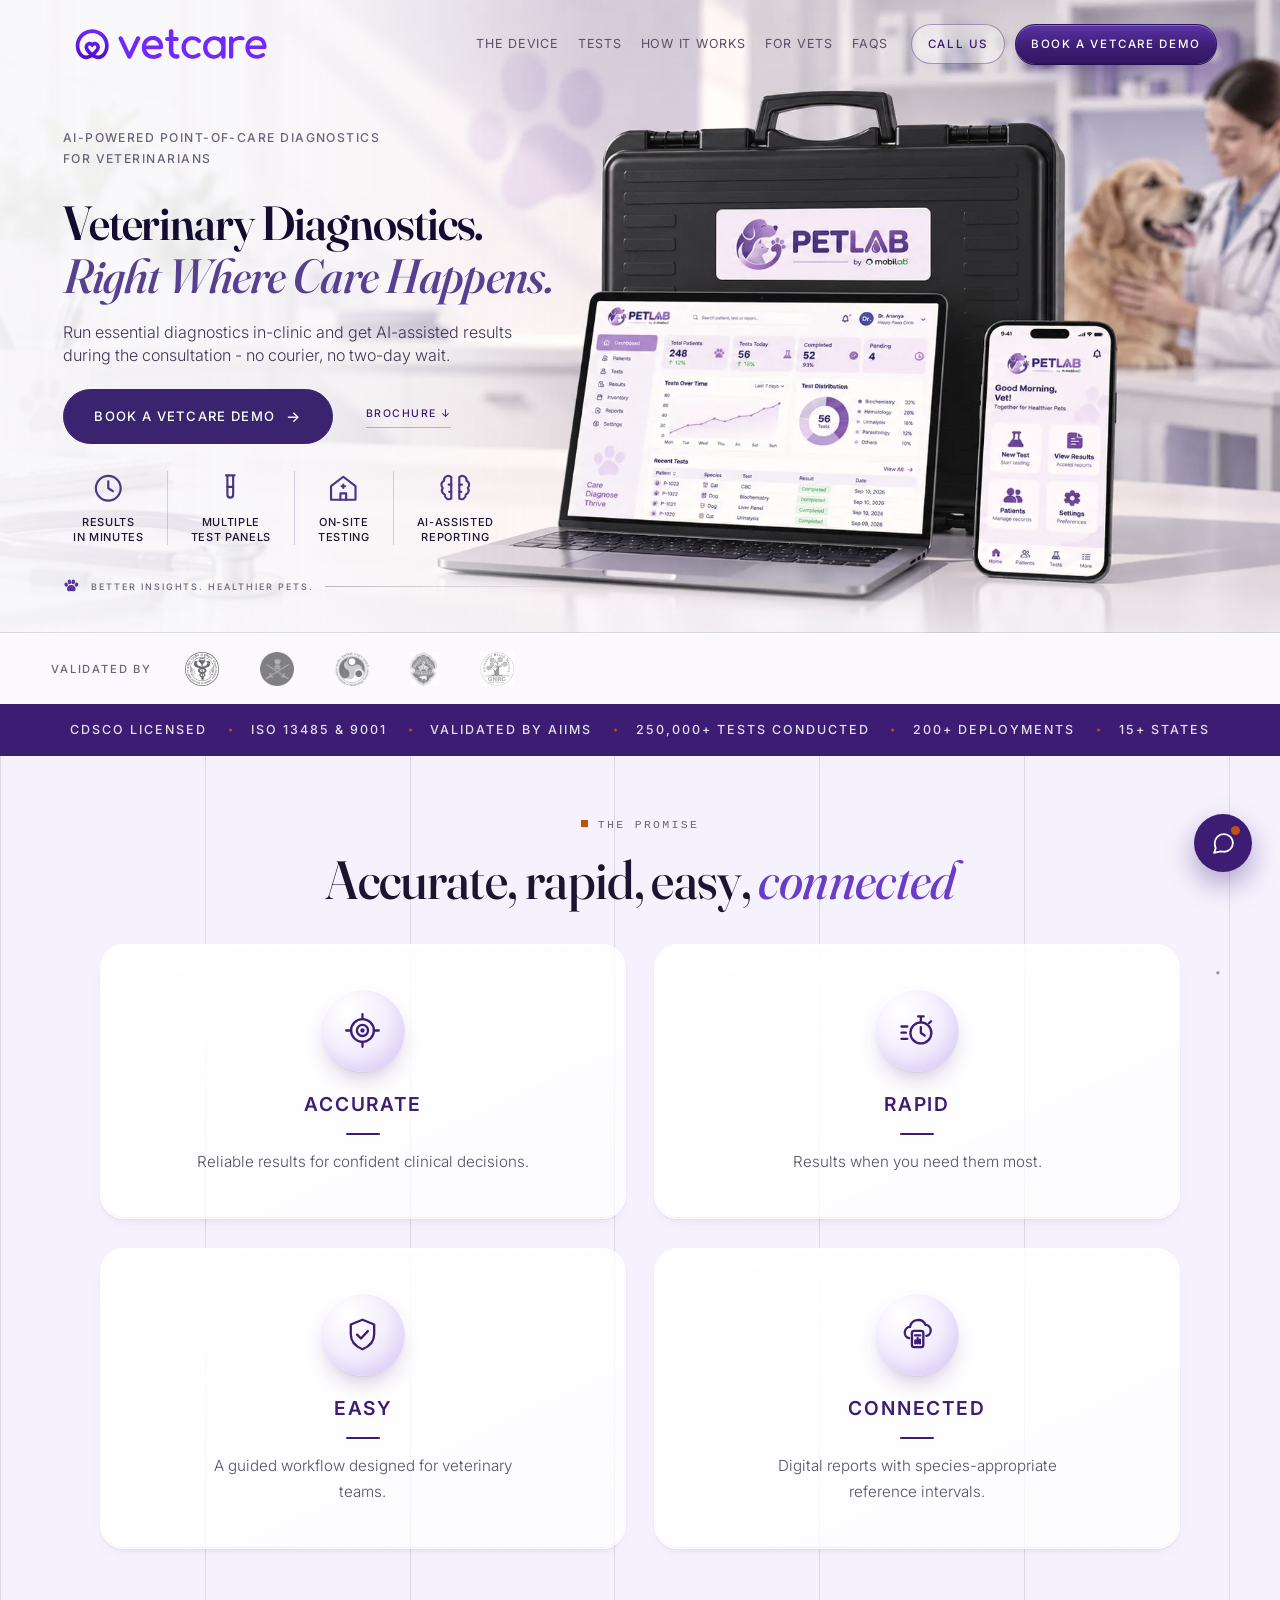
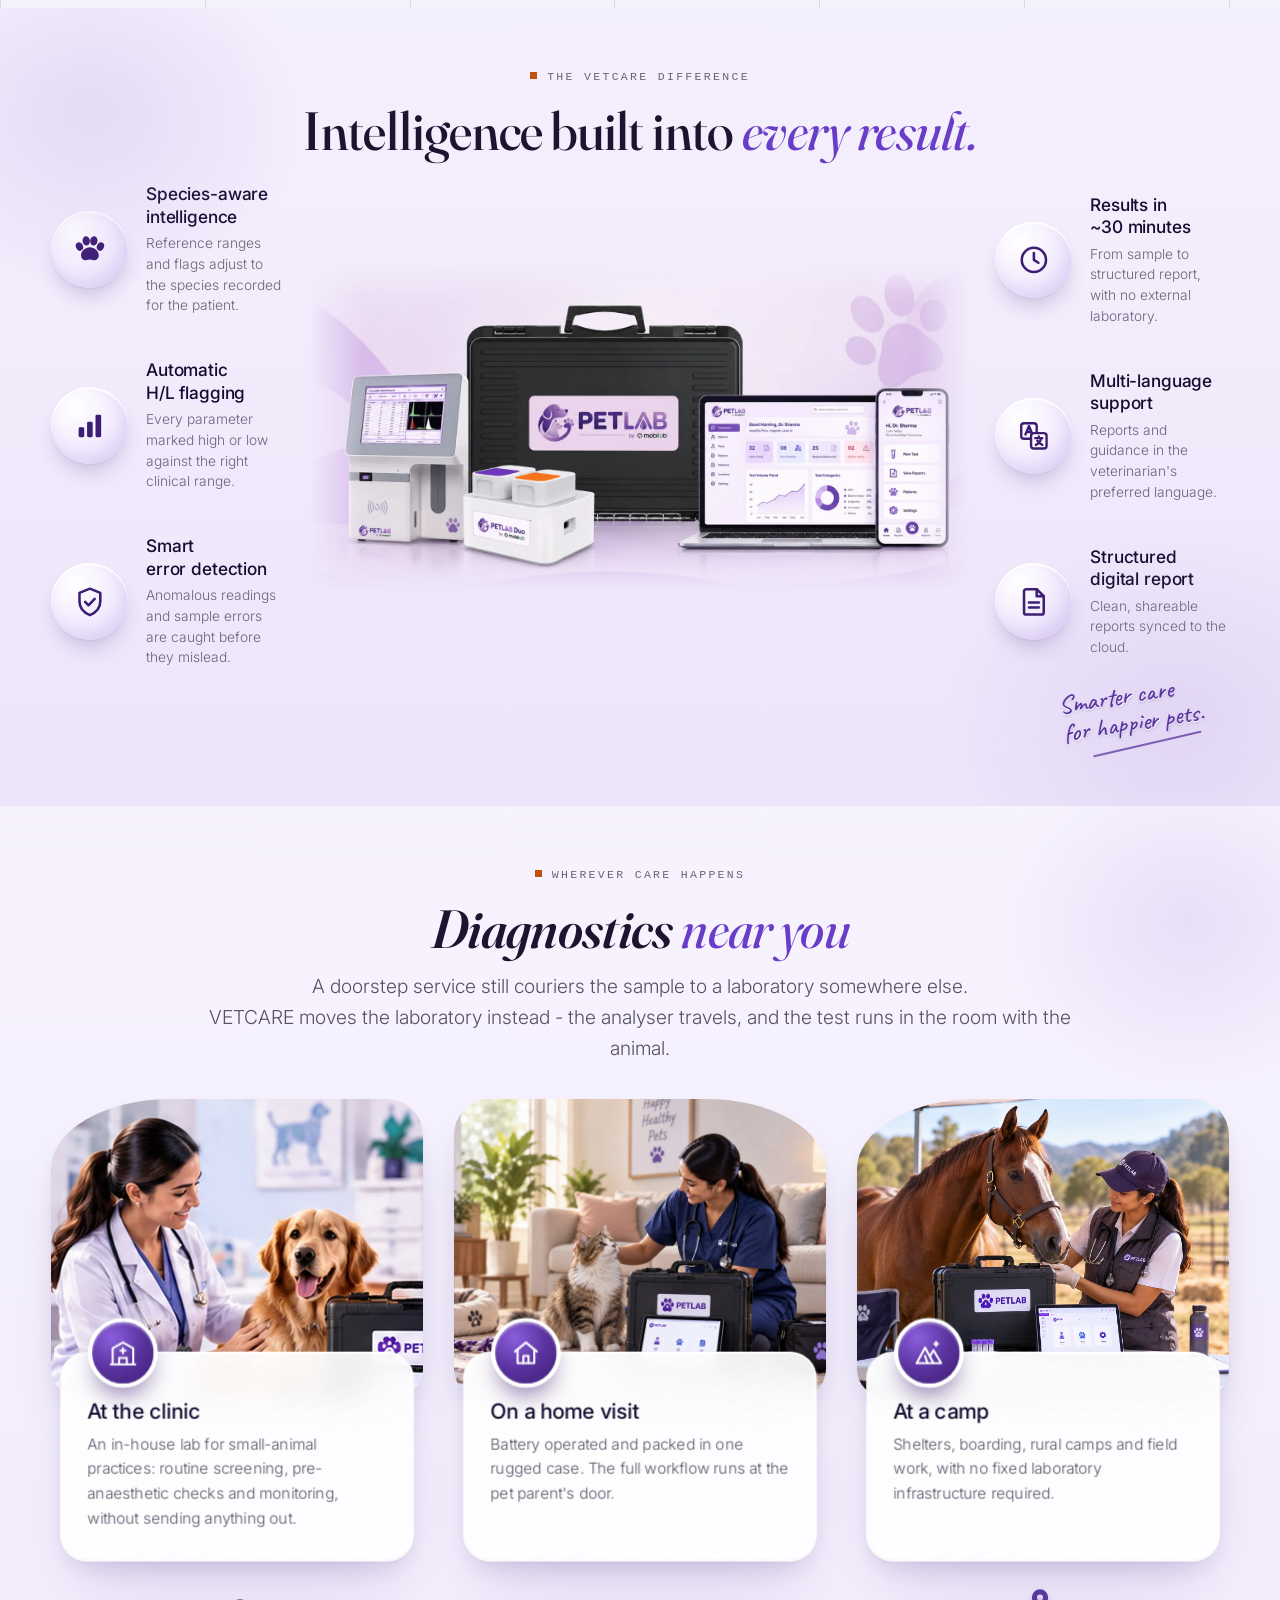
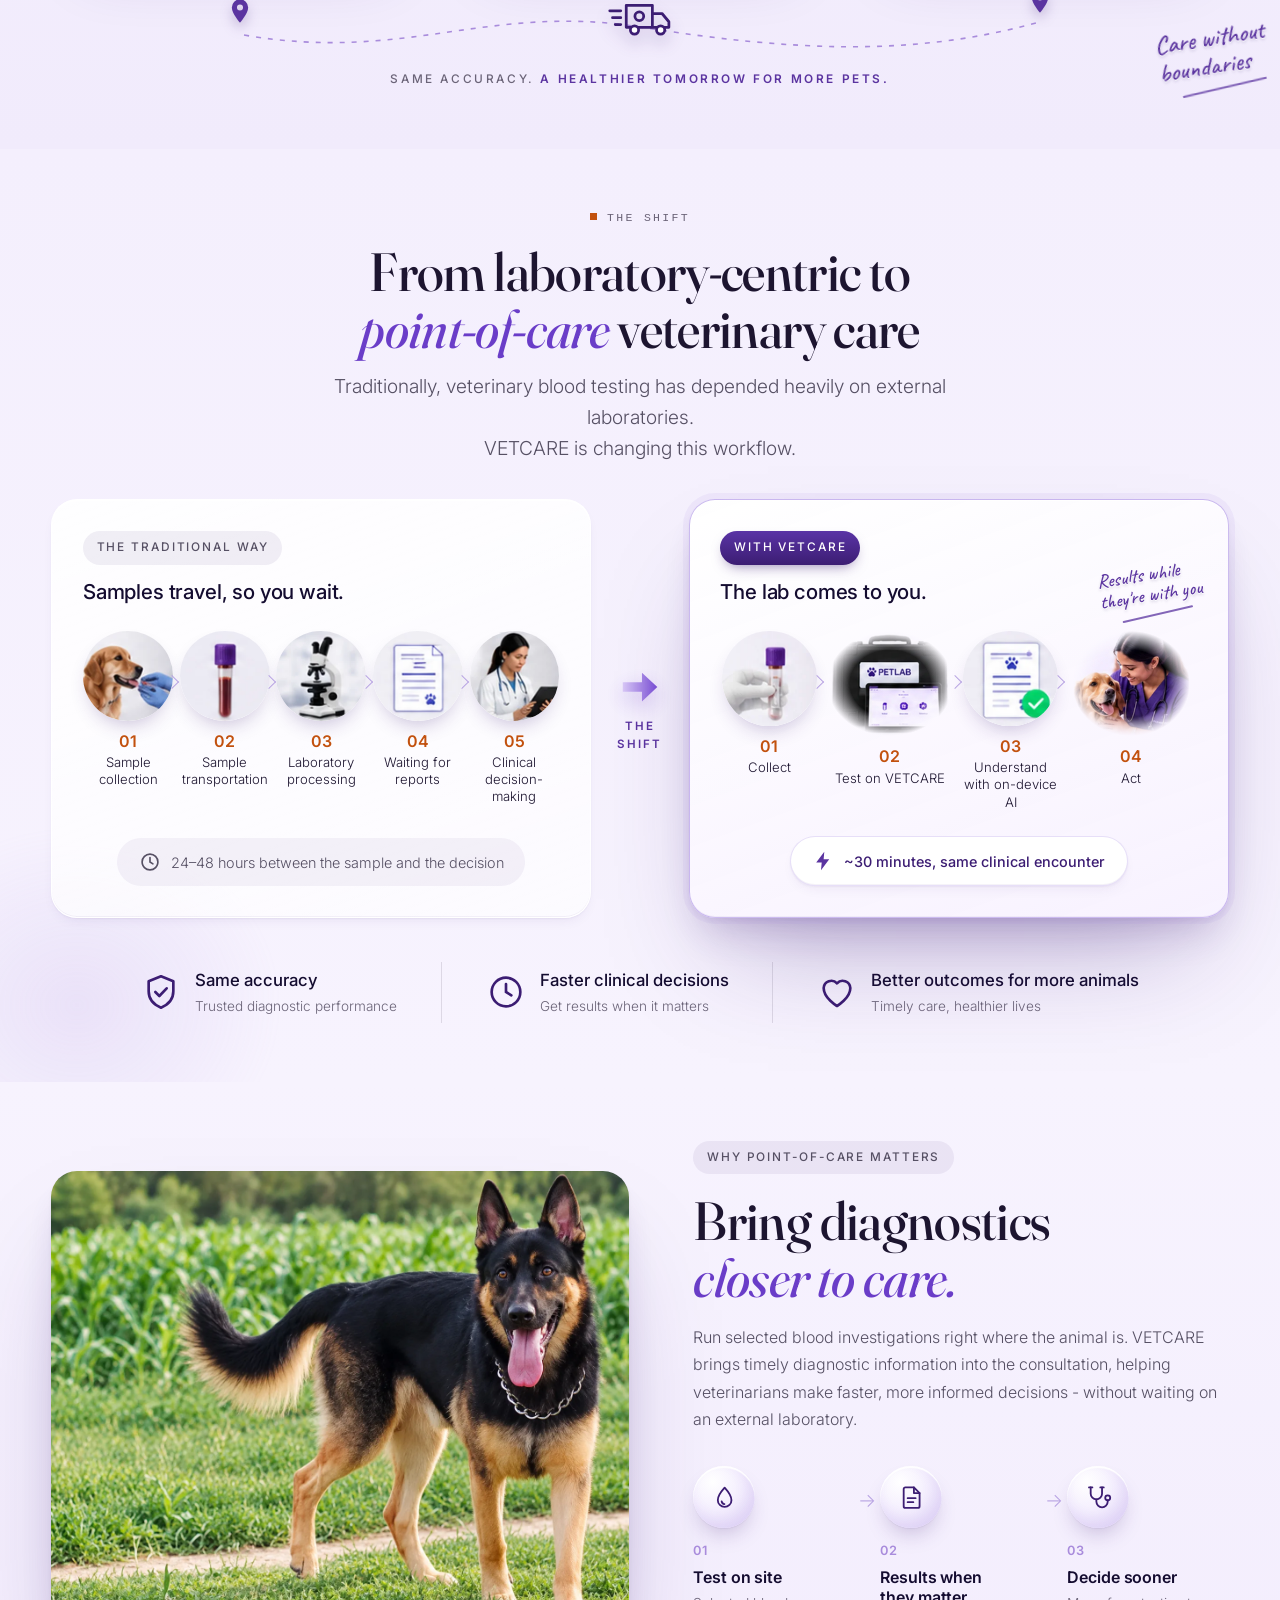
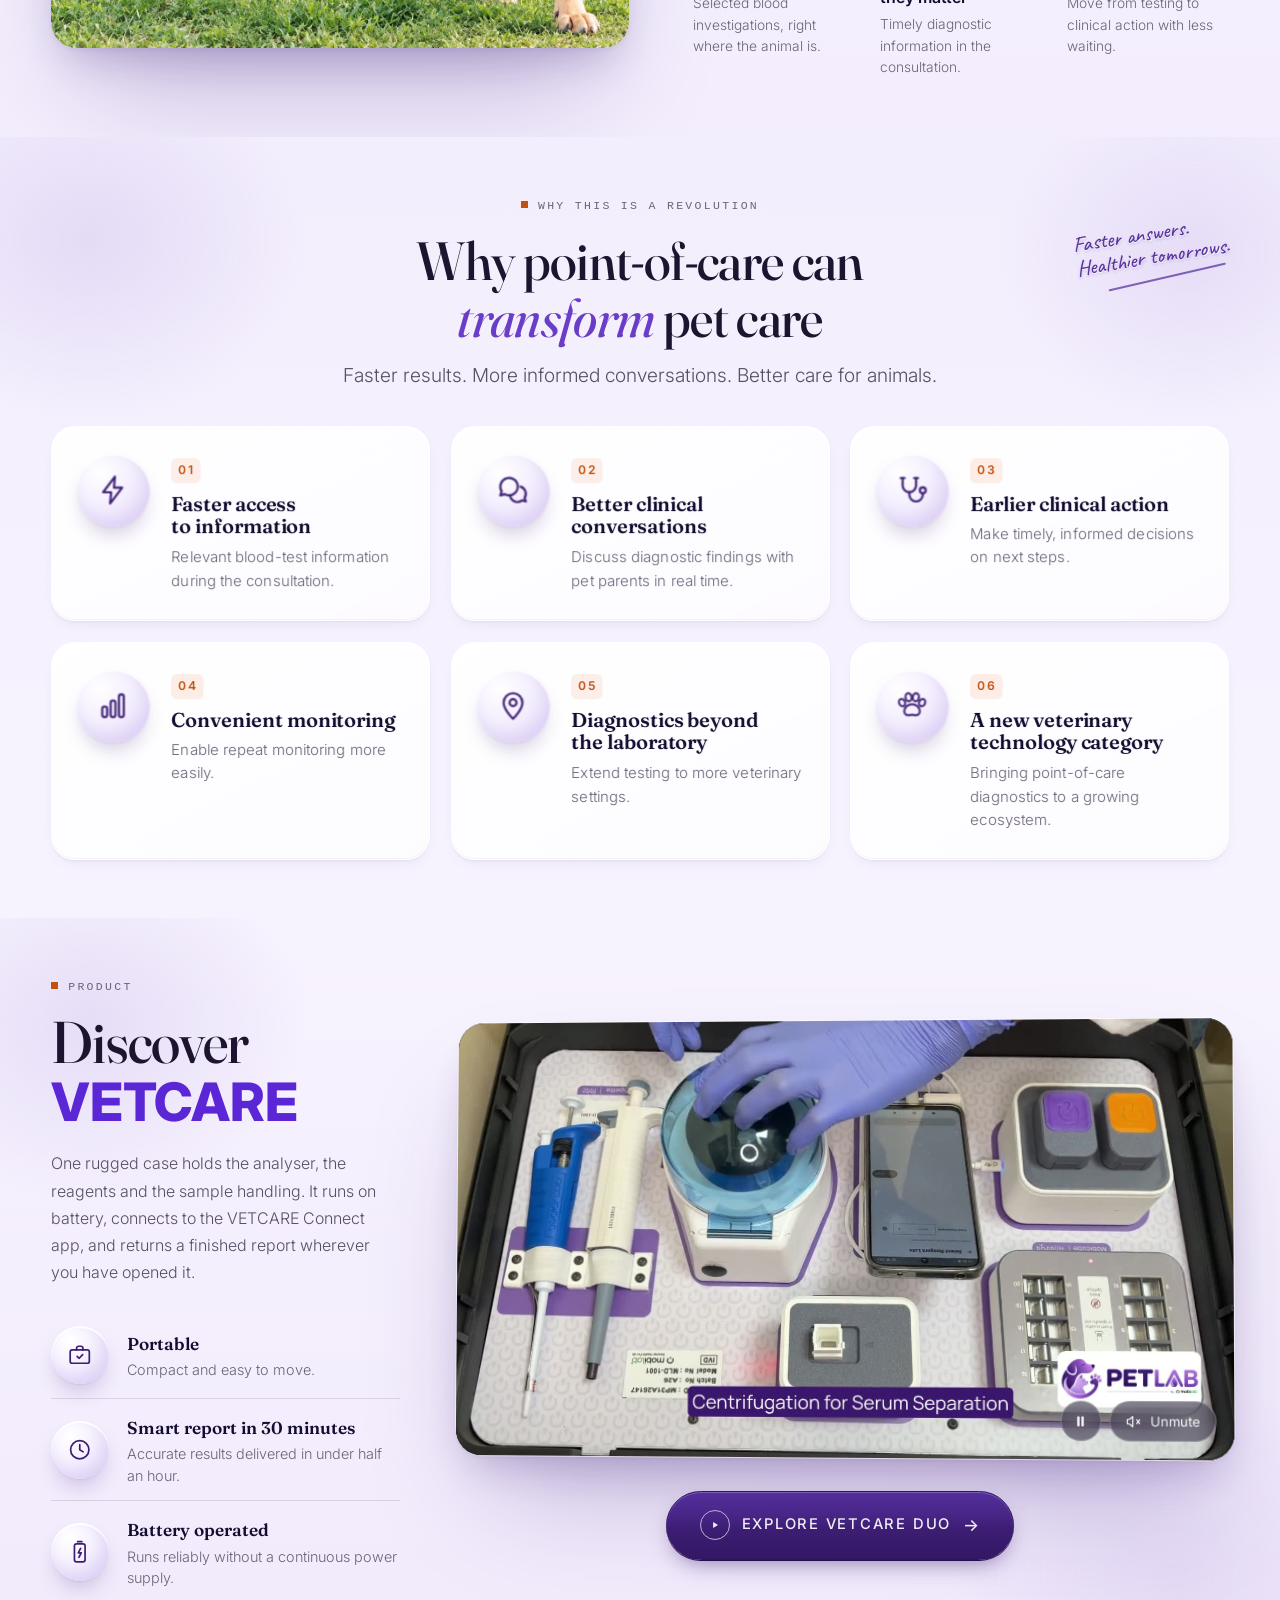
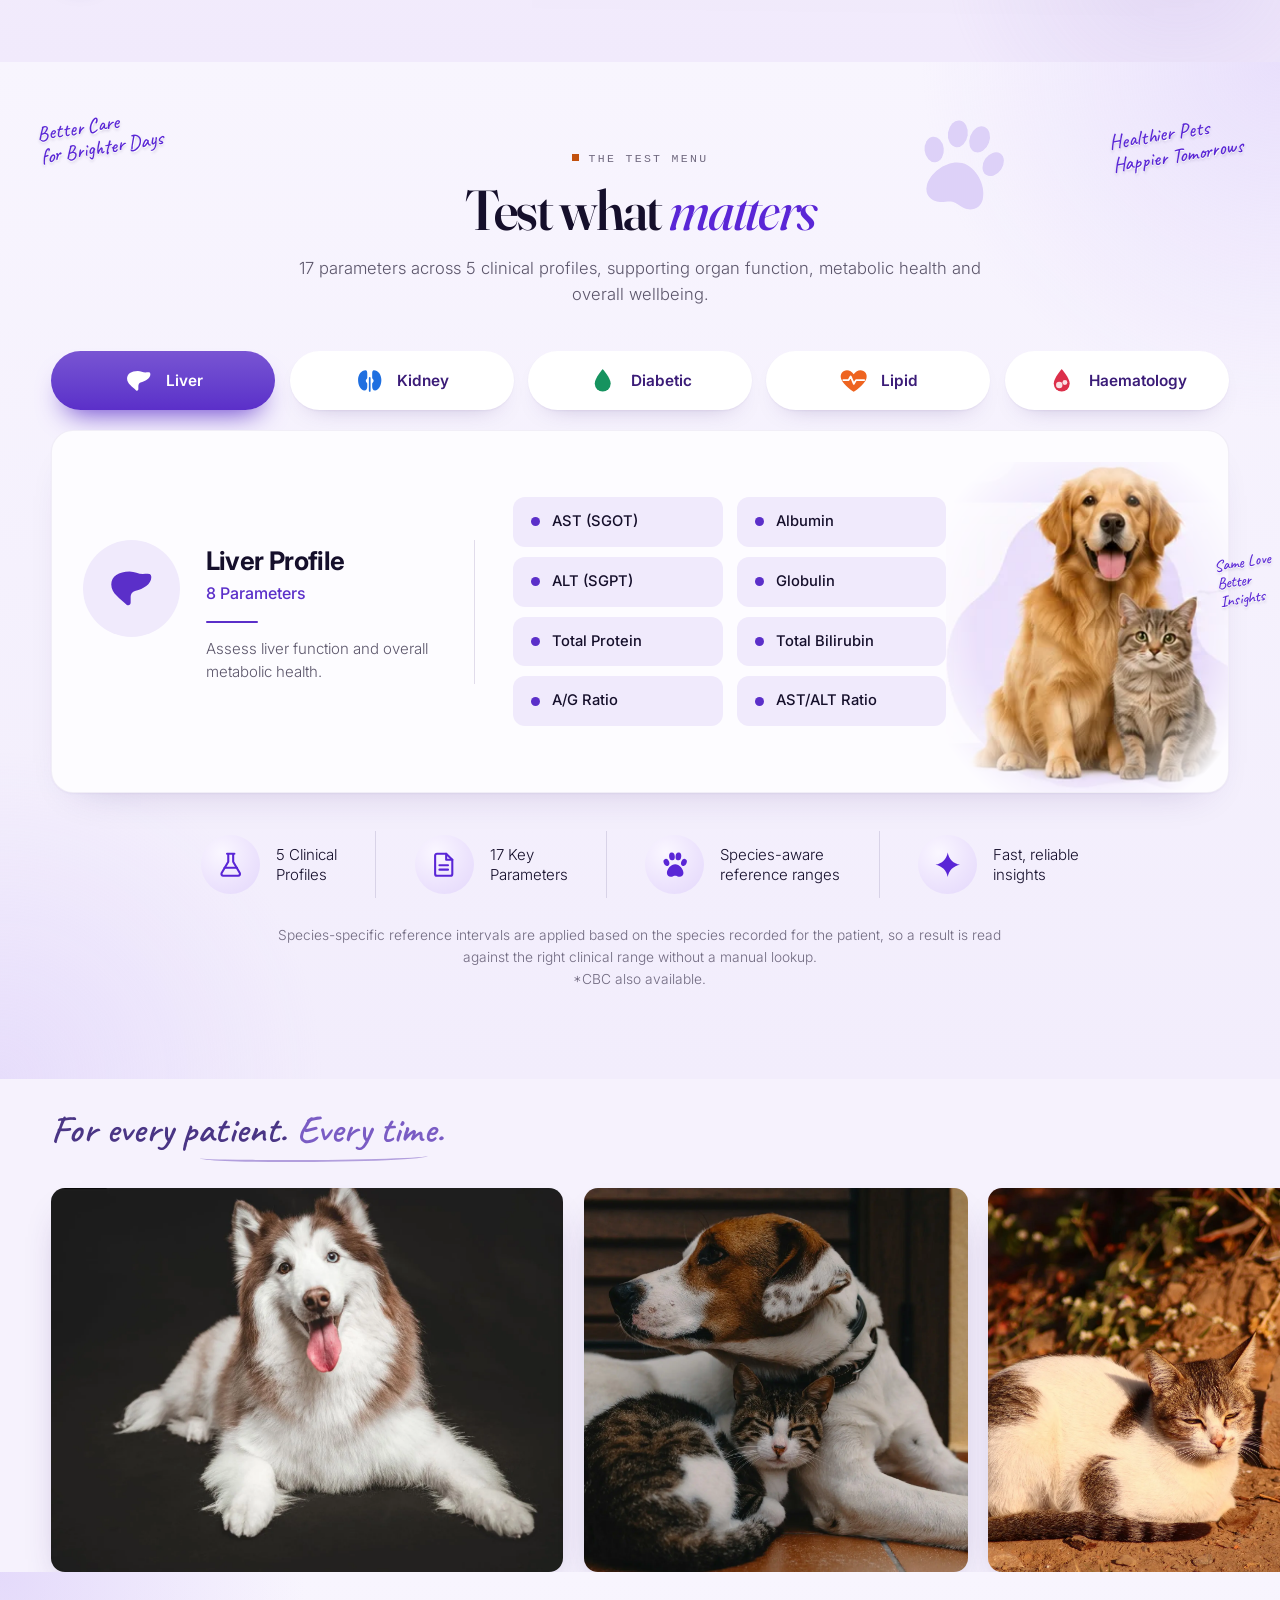
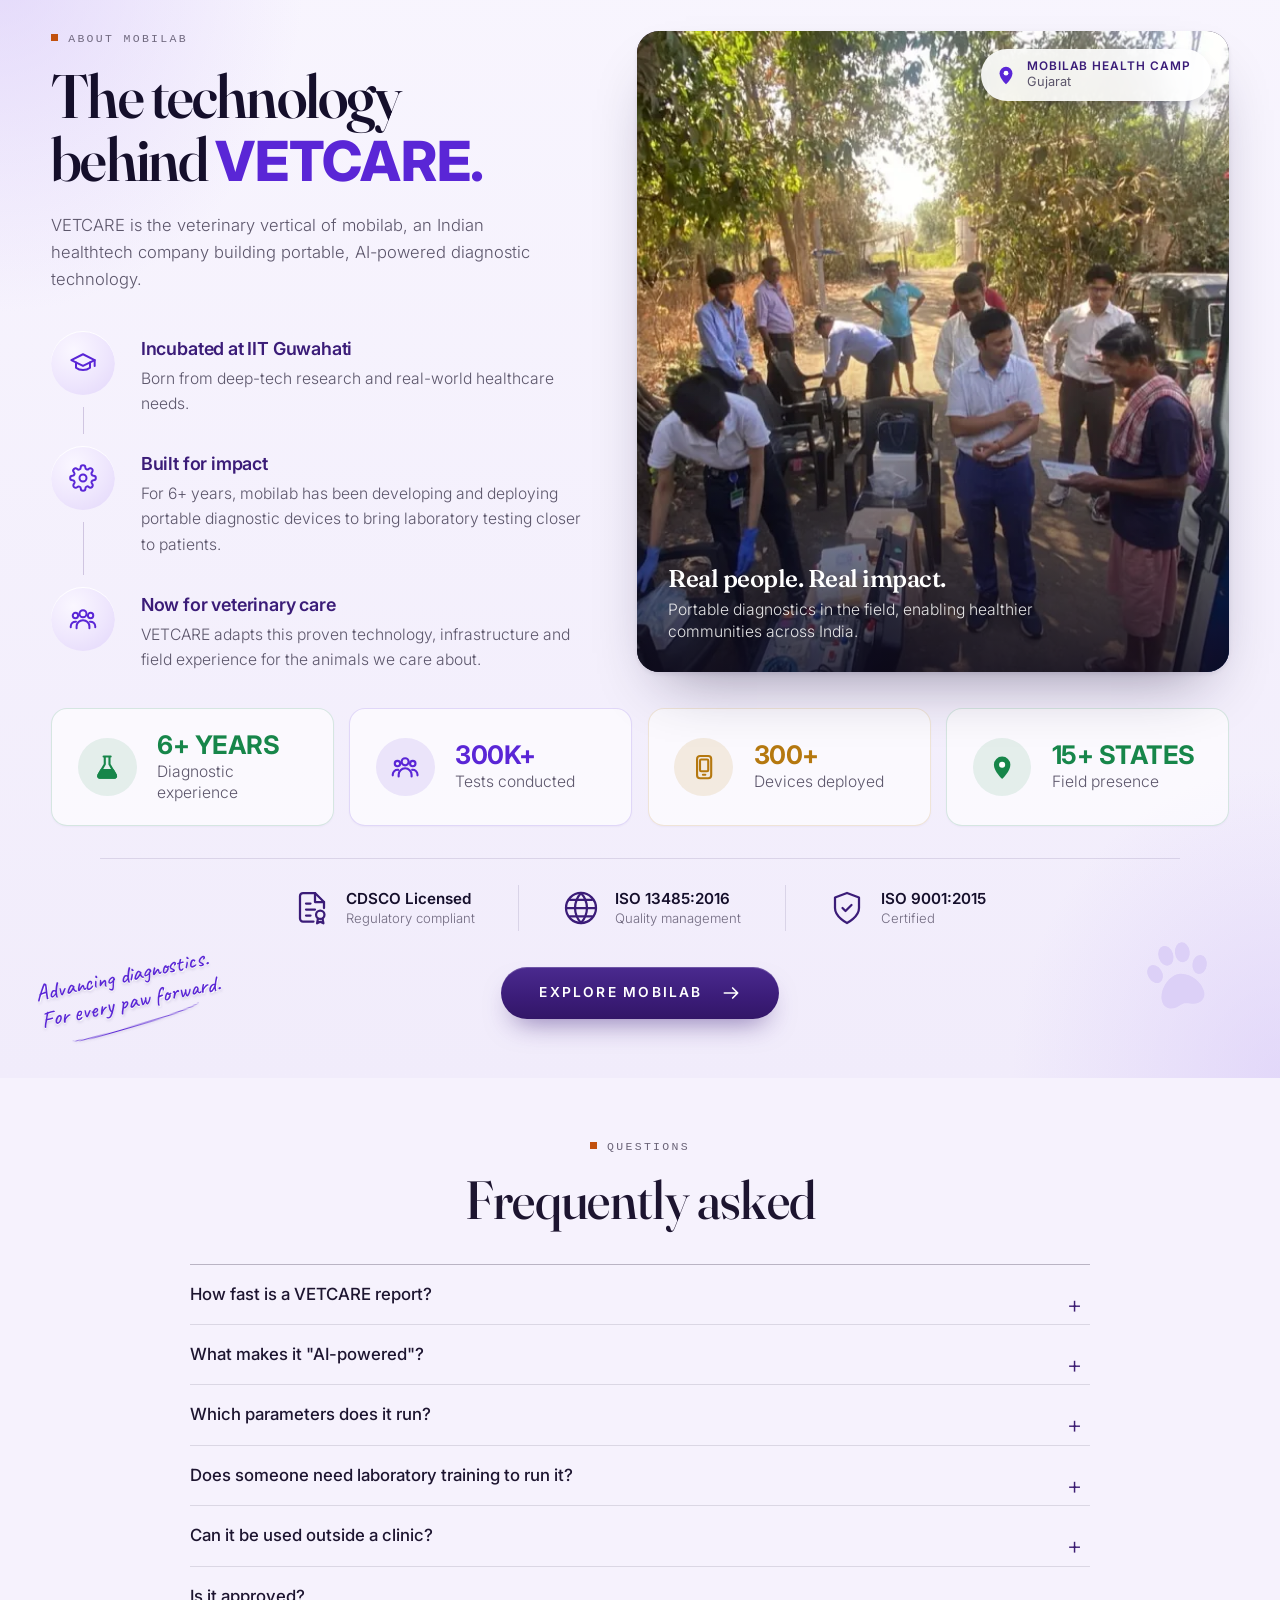
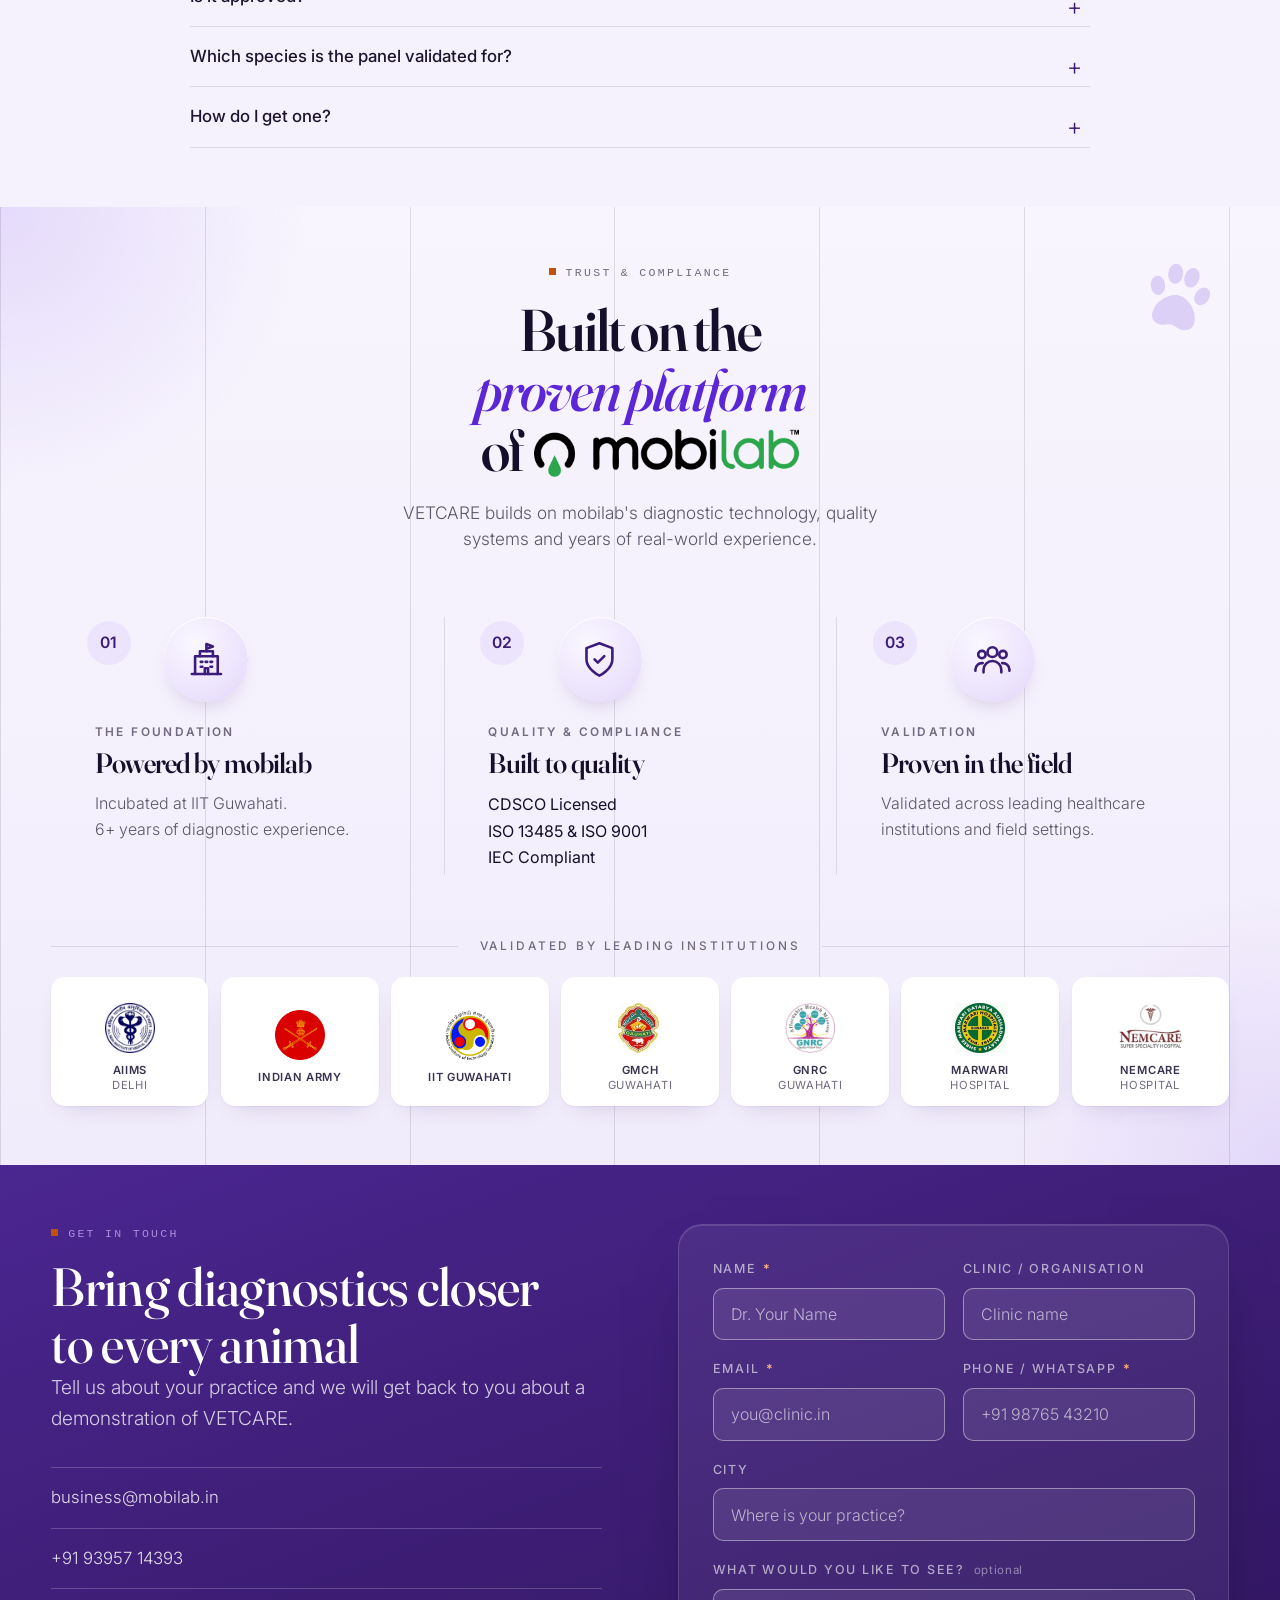
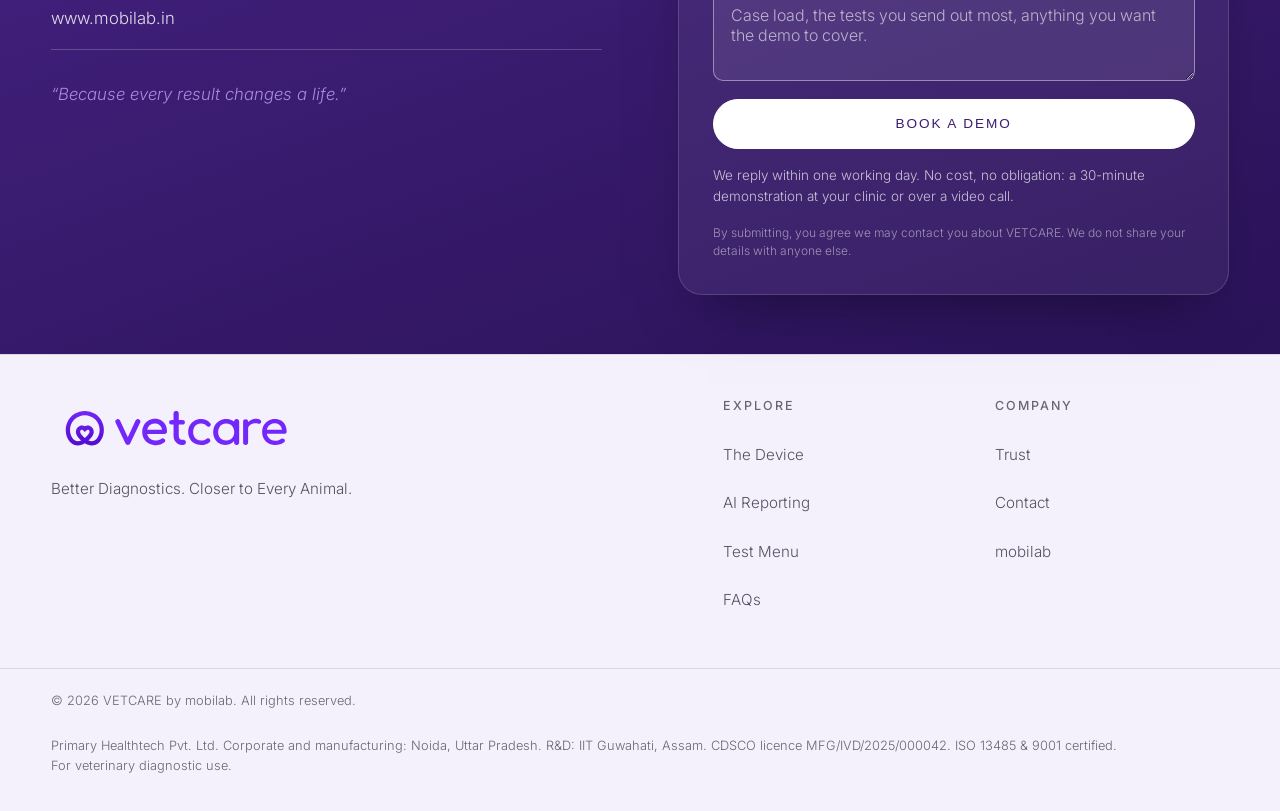
==== index.html @ b745e352 "Sync latest site changes from petlab-web Co-Authored-By: Claude Fable 5 <noreply@anthropic.com>" ====
<!DOCTYPE html>
<html lang="en">
<head>
<meta charset="UTF-8">
<meta name="viewport" content="width=device-width, initial-scale=1.0">
<title>VETCARE by mobilab | AI-Powered Pet Diagnostics That Come To You</title>
<meta name="description" content="VETCARE by mobilab: India's first truly AI-powered point-of-care veterinary blood testing device. 17 parameters, 5 clinical profiles, AI-analysed report in ~30 minutes, at your clinic, not a distant lab.">
<meta name="theme-color" content="#F5F1FC">
<link rel="canonical" href="https://petlab.in/">

<!-- icons -->
<link rel="icon" href="assets/brand/vetcare-mark-color.svg" type="image/svg+xml">
<link rel="apple-touch-icon" href="assets/brand/apple-touch-icon.png">

<!-- social share -->
<meta property="og:type" content="website">
<meta property="og:site_name" content="VETCARE by mobilab">
<meta property="og:url" content="https://petlab.in/">
<meta property="og:title" content="VETCARE: the AI-powered pet lab that comes to you">
<meta property="og:description" content="India's first AI-powered point-of-care veterinary blood analyser. 17 parameters, 5 clinical profiles, an AI-analysed report in ~30 minutes, at your clinic, not a distant lab. CDSCO licensed.">
<meta property="og:image" content="https://petlab.in/assets/brand/og-cover.jpg">
<meta property="og:image:width" content="1200">
<meta property="og:image:height" content="630">
<meta property="og:image:alt" content="The VETCARE Duo portable veterinary blood analyser, open in its rugged case.">
<meta property="og:locale" content="en_IN">
<meta name="twitter:card" content="summary_large_image">
<meta name="twitter:title" content="VETCARE: the AI-powered pet lab that comes to you">
<meta name="twitter:description" content="AI-analysed veterinary blood results in ~30 minutes, wherever the animal is. CDSCO licensed, validated by AIIMS.">
<meta name="twitter:image" content="https://petlab.in/assets/brand/og-cover.jpg">

<link rel="preconnect" href="https://fonts.googleapis.com">
<link rel="preconnect" href="https://fonts.gstatic.com" crossorigin>
<link href="https://fonts.googleapis.com/css2?family=Fraunces:ital,opsz,wght@0,9..144,400..700;1,9..144,400..700&family=Inter:wght@300;400;500;600;700;800&family=Caveat:wght@500;600&display=swap" rel="stylesheet">
<link rel="preload" as="image" href="assets/photos/hero-clinic.webp" type="image/webp" fetchpriority="high">
<link rel="stylesheet" href="styles.css?v=32">
<script>document.documentElement.className+=' js';</script>
<script type="application/ld+json">
{
 "@context": "https://schema.org",
 "@graph": [
  {
   "@type": "Organization",
   "@id": "https://mobilab.in/#org",
   "name": "mobilab",
   "legalName": "Primary Healthtech Pvt. Ltd.",
   "url": "https://mobilab.in",
   "logo": "https://petlab.in/assets/brand/vetcare-logo-color.svg",
   "email": "business@mobilab.in",
   "telephone": "+91-93957-14393",
   "address": {
    "@type": "PostalAddress",
    "addressLocality": "Noida",
    "addressRegion": "Uttar Pradesh",
    "addressCountry": "IN"
   },
   "contactPoint": [
    {
     "@type": "ContactPoint",
     "telephone": "+91-93957-14393",
     "email": "business@mobilab.in",
     "contactType": "sales",
     "areaServed": "IN",
     "availableLanguage": [
      "en",
      "hi"
     ]
    }
   ]
  },
  {
   "@type": "Brand",
   "@id": "https://petlab.in/#brand",
   "name": "VETCARE",
   "parentOrganization": {
    "@id": "https://mobilab.in/#org"
   }
  },
  {
   "@type": "Product",
   "@id": "https://petlab.in/#product",
   "name": "VETCARE by mobilab: point-of-care veterinary blood analyser",
   "brand": {
    "@id": "https://petlab.in/#brand"
   },
   "manufacturer": {
    "@id": "https://mobilab.in/#org"
   },
   "image": "https://petlab.in/assets/brand/og-cover.jpg",
   "url": "https://petlab.in/",
   "category": "Veterinary diagnostic equipment",
   "description": "An AI-powered portable point-of-care blood analyser for veterinary practice. 17 parameters across 5 clinical profiles, with species-aware reference ranges and an AI-analysed report in about 30 minutes.",
   "audience": {
    "@type": "Audience",
    "audienceType": "Veterinarians and veterinary clinics"
   },
   "additionalProperty": [
    {
     "@type": "PropertyValue",
     "name": "Turnaround time",
     "value": "~30 minutes"
    },
    {
     "@type": "PropertyValue",
     "name": "Parameters",
     "value": "11 across 5 clinical profiles"
    },
    {
     "@type": "PropertyValue",
     "name": "Regulatory",
     "value": "CDSCO licensed MFG/IVD/2025/000042; ISO 13485 & 9001"
    }
   ],
   "offers": {
    "@type": "Offer",
    "availability": "https://schema.org/InStock",
    "areaServed": "IN",
    "priceCurrency": "INR",
    "url": "https://petlab.in/#contact",
    "seller": {
     "@id": "https://mobilab.in/#org"
    }
   }
  },
  {
   "@type": "WebSite",
   "@id": "https://petlab.in/#site",
   "url": "https://petlab.in/",
   "name": "VETCARE by mobilab",
   "publisher": {
    "@id": "https://mobilab.in/#org"
   },
   "inLanguage": "en-IN"
  },
  {
   "@type": "FAQPage",
   "@id": "https://petlab.in/#faq",
   "mainEntity": [
    {
     "@type": "Question",
     "name": "How fast is a VETCARE report?",
     "acceptedAnswer": {
      "@type": "Answer",
      "text": "Around 30 minutes from sample to a structured, AI-analysed report, inside a single consultation rather than the 24–48 hours a central-laboratory round trip typically takes."
     }
    },
    {
     "@type": "Question",
     "name": "What makes it \"AI-powered\"?",
     "acceptedAnswer": {
      "@type": "Answer",
      "text": "The intelligence runs on the device. It applies species-specific reference intervals automatically, auto-flags every parameter high or low, and detects anomalous readings and sample errors before they can mislead a diagnosis. Reports come out structured and shareable, in the vet's preferred language."
     }
    },
    {
     "@type": "Question",
     "name": "Which parameters does it run?",
     "acceptedAnswer": {
      "@type": "Answer",
      "text": "Seventeen parameters across five clinical profiles: Liver (AST, ALT, Total Protein, Albumin, Globulin, Total Bilirubin, A/G Ratio, AST/ALT Ratio), Kidney (Urea, Creatinine, BUN, BUN/Creatinine Ratio, Urea/Creatinine Ratio), Diabetic (Glucose), Lipid (Cholesterol, Triglyceride) and Haematology (Haemoglobin)."
     }
    },
    {
     "@type": "Question",
     "name": "Does someone need laboratory training to run it?",
     "acceptedAnswer": {
      "@type": "Answer",
      "text": "No. The VETCARE Connect app guides the operator step by step, and a veterinary assistant can be fully trained in under a day."
     }
    },
    {
     "@type": "Question",
     "name": "Can it be used outside a clinic?",
     "acceptedAnswer": {
      "@type": "Answer",
      "text": "Yes. The unit is battery operated and packed in a single rugged case, so it runs on home visits, at mobile camps and in field settings with no fixed laboratory infrastructure."
     }
    },
    {
     "@type": "Question",
     "name": "Is it approved?",
     "acceptedAnswer": {
      "@type": "Answer",
      "text": "The platform is CDSCO licensed (MFG/IVD/2025/000042), ISO 13485 & 9001 certified and IEC ESD compliant (61000-4-2:2008 & 61000-4-8:2009), and has been validated by AIIMS Delhi, the Indian Army, IIT Guwahati and GMCH Guwahati."
     }
    },
    {
     "@type": "Question",
     "name": "Which species is the panel validated for?",
     "acceptedAnswer": {
      "@type": "Answer",
      "text": "Reference intervals are applied automatically from the species recorded for the patient. The specific validated species list is not yet stated in our source documents. Please ask us directly and we will confirm."
     }
    },
    {
     "@type": "Question",
     "name": "How do I get one?",
     "acceptedAnswer": {
      "@type": "Answer",
      "text": "Book a demonstration using the form below, email business@mobilab.in, or call +91 93957 14393."
     }
    }
   ]
  }
 ]
}
</script>
</head>
<body>
<a class="skip" href="#top">Skip to content</a>

<!-- ═══════════ NAV ═══════════ -->
<header class="nav" id="nav">
  <div class="nav__inner">
    <a href="#top" class="nav__brand" aria-label="VETCARE home">
      <img src="assets/brand/vetcare-logo-color.svg" alt="VETCARE, by mobilab" width="985" height="237">
    </a>
    <nav class="nav__links" id="navLinks" aria-label="Primary">
      <a href="duo.html">The Device</a>
      <a href="#menu">Tests</a>
      <a href="#shift">How it works</a>
      <a href="#why">For vets</a>
      <a href="#faq">FAQs</a>
    </nav>
    <div class="nav__cta">
      <a href="tel:+919395714393" class="btn btn--ghost btn--sm nav__call" aria-label="Call VETCARE on +91 93957 14393">
        <svg class="nav__callIco" viewBox="0 0 24 24" fill="none" stroke="currentColor" stroke-width="1.8" stroke-linecap="round" stroke-linejoin="round" aria-hidden="true"><path d="M6.6 3h3l1.5 4-2 1.5a12 12 0 0 0 5.4 5.4l1.5-2 4 1.5v3a2 2 0 0 1-2.2 2A17 17 0 0 1 4.6 5.2 2 2 0 0 1 6.6 3Z"/></svg>
        <span class="nav__callTxt">Call us</span>
      </a>
      <a href="#contact" class="btn btn--sm btn--3d"><span>Book a <span class="nav__long">VETCARE </span>demo</span></a>
    </div>
    <button class="nav__toggle" id="navToggle" aria-label="Menu" aria-expanded="false" aria-controls="navLinks">
      <span></span><span></span>
    </button>
  </div>
</header>

<main id="top">

<!-- ═══════════ 1 · HERO · the clinic scene ═══════════
     The photograph carries the realism: kit, dashboard and app on a real
     bench. The copy sits on the washed left of it, and the whole layer
     drifts a few pixels against the pointer so the room has depth. -->
<section class="hero hero--scene" id="hero">
  <div class="hero__bg" id="heroDepth">
    <div class="hero__layer" data-depth="1">
      <picture>
        <source srcset="assets/photos/hero-clinic.webp" type="image/webp">
        <img src="assets/photos/hero-clinic.jpg" width="1789" height="879" fetchpriority="high" decoding="async"
             alt="A veterinarian with a golden retriever behind the VETCARE case, with the VETCARE dashboard on a laptop and the app on a phone, on a clinic bench.">
      </picture>
      <p class="hero__chip glass" data-depth="2" aria-hidden="true">
        <span class="hero__chipDot"></span>
        <span><strong>AI report ready</strong><small>Structured · species-aware</small></span>
      </p>
    </div>
    <span class="hero__wash" aria-hidden="true"></span>
  </div>

  <div class="wrap hero__inner">
    <div class="hero__copy">
      <p class="eyebrow reveal">AI-powered point-of-care diagnostics <span class="brk"></span>for veterinarians</p>
      <h1 class="reveal" data-d="1">Veterinary Diagnostics. <em>Right Where Care Happens.</em></h1>
      <p class="hero__lead reveal" data-d="2">Run essential diagnostics in-clinic and get AI-assisted results
        during the consultation - no courier, no two-day wait.</p>

      <div class="hero__actions reveal" data-d="3">
        <a href="#contact" class="btn btn--lg btn--3d">Book a VETCARE demo <span class="btn__arrow" aria-hidden="true">&rarr;</span></a>
        <a href="assets/docs/petlab-brochure.pdf" class="hero__call" download="VETCARE-Brochure.pdf"
           aria-label="Download the VETCARE brochure, PDF, 4.0 MB">Brochure &#8595;</a>
      </div>

      <ul class="hero__usps reveal" data-d="4">
        <li><span class="orb orb--sm" aria-hidden="true"><svg viewBox="0 0 24 24" fill="none" stroke="currentColor" stroke-width="1.6" stroke-linecap="round" stroke-linejoin="round"><circle cx="12" cy="12" r="8.6"/><path d="M12 7.2V12l3.2 2"/></svg></span><span>Results<br>in minutes</span></li>
        <li><span class="orb orb--sm" aria-hidden="true"><svg viewBox="0 0 24 24" fill="none" stroke="currentColor" stroke-width="1.6" stroke-linecap="round" stroke-linejoin="round"><path d="M9 3h6M10 3v13.5a2 2 0 0 0 4 0V3"/><path d="M10 11h4"/></svg></span><span>Multiple<br>test panels</span></li>
        <li><span class="orb orb--sm" aria-hidden="true"><svg viewBox="0 0 24 24" fill="none" stroke="currentColor" stroke-width="1.6" stroke-linecap="round" stroke-linejoin="round"><path d="M3.5 10.5 12 4l8.5 6.5V20H3.5z"/><path d="M10 20v-4.5h4V20M10.8 10.6h2.4M12 9.4v2.4"/></svg></span><span>On-site<br>testing</span></li>
        <li><span class="orb orb--sm" aria-hidden="true"><svg viewBox="0 0 24 24" fill="none" stroke="currentColor" stroke-width="1.6" stroke-linecap="round" stroke-linejoin="round"><path d="M9.2 4.2a3 3 0 0 0-5 2.6 3 3 0 0 0-.9 5 3 3 0 0 0 1.4 4.6 3 3 0 0 0 4.5 2.8V4.2z"/><path d="M14.8 4.2a3 3 0 0 1 5 2.6 3 3 0 0 1 .9 5 3 3 0 0 1-1.4 4.6 3 3 0 0 1-4.5 2.8V4.2z"/><path d="M9.2 9.5H7.4M9.2 14.5H7.8M14.8 9.5h1.8M14.8 14.5h1.4"/></svg></span><span>AI-assisted<br>reporting</span></li>
      </ul>

      <p class="hero__tag reveal" data-d="5">
        <svg viewBox="0 0 24 24" fill="currentColor" aria-hidden="true"><ellipse cx="4.6" cy="9.6" rx="2.5" ry="3.1" transform="rotate(-24 4.6 9.6)"/><ellipse cx="9.4" cy="5.6" rx="2.6" ry="3.3" transform="rotate(-8 9.4 5.6)"/><ellipse cx="14.8" cy="5.6" rx="2.6" ry="3.3" transform="rotate(8 14.8 5.6)"/><ellipse cx="19.5" cy="9.6" rx="2.5" ry="3.1" transform="rotate(24 19.5 9.6)"/><path d="M12 10.2c-3.3 0-6.3 2.7-6.3 5.7 0 2 1.5 3.4 3.5 3.4 1 0 1.9-.4 2.8-.4s1.8.4 2.8.4c2 0 3.5-1.4 3.5-3.4 0-3-3-5.7-6.3-5.7z"/></svg>
        Better insights. Healthier pets.
      </p>
    </div>
  </div>
</section>

<!-- proof strip — the institutions, straight under the hero -->
<div class="hero__proof reveal">
  <div class="hero__proof-inner">
    <p class="hero__proof-label">Validated by</p>
    <ul class="hero__proof-logos">
      <li><picture><source srcset="assets/partners/logo-aiims.webp" type="image/webp"><img src="assets/partners/logo-aiims.png" alt="AIIMS Delhi" width="240" height="240" decoding="async"></picture></li>
      <li><picture><source srcset="assets/partners/logo-army.webp" type="image/webp"><img src="assets/partners/logo-army.png" alt="Indian Army" width="180" height="180" decoding="async"></picture></li>
      <li><picture><source srcset="assets/partners/logo-iitg.webp" type="image/webp"><img src="assets/partners/logo-iitg.png" alt="IIT Guwahati" width="179" height="180" decoding="async"></picture></li>
      <li><picture><source srcset="assets/partners/logo-gmch.webp" type="image/webp"><img src="assets/partners/logo-gmch.png" alt="Gauhati Medical College and Hospital" width="79" height="90" decoding="async"></picture></li>
      <li><picture><source srcset="assets/partners/logo-gnrc.webp" type="image/webp"><img src="assets/partners/logo-gnrc.png" alt="GNRC Guwahati" width="240" height="240" decoding="async"></picture></li>
    </ul>
  </div>
</div>

<!-- ═══════════ 2 · TRUST RIBBON ═══════════ -->
<section class="ribbon">
  <div class="wrap ribbon__inner">
    <span>CDSCO Licensed</span><span>ISO 13485 &amp; 9001</span><span>Validated by AIIMS</span>
    <span>250,000+ tests conducted</span><span>200+ deployments</span><span>15+ states</span>
  </div>
</section>

<!-- ═══════════ 2b · THE FOUR PILLARS ═══════════ -->
<section class="section pillars x-gridbg" id="pillars">
  <svg class="x-etch x-etch--dog" viewBox="0 0 240 150" fill="none" stroke="currentColor" stroke-width="1.6" stroke-linecap="round" stroke-linejoin="round" aria-hidden="true">
    <path d="M18 128h204" opacity=".35" stroke-width="1"/>
    <path d="M62 128C48 126 42 110 50 94c10-20 36-30 64-30 30 0 52 10 58 26"/>
    <path d="M60 128c-2-18 8-34 24-40" opacity=".5" stroke-width="1.2"/>
    <path d="M172 90c16-6 32 0 38 14 5 12 0 22-12 24-10 2-22 0-28-6"/>
    <path d="M210 104c8 2 12 8 10 14-1 4-6 6-12 5"/>
    <circle cx="219" cy="114" r="2.2" fill="currentColor" stroke="none"/>
    <path d="M176 92c-4 14 0 26 10 30 8 3 14-2 12-12-1-7-6-14-10-18" opacity=".85"/>
    <path d="M196 104q5 4 10 0"/>
    <path d="M150 128h44M160 128v-6M172 128v-6M184 128v-6" stroke-width="1.3"/>
    <path d="M56 118c-16 2-24-8-18-18 4-7 12-8 16-3" opacity=".8"/>
    <g opacity=".4" stroke-width="1">
      <path d="M70 120l14-18M84 124l14-18M100 126l13-17M116 127l12-16M132 128l11-14"/>
    </g>
  </svg>
  <div class="wrap">
    <header class="head reveal">
      <p class="eyebrow x-mono">The promise</p>
      <h2>Accurate, rapid, easy, <em>connected</em></h2>
    </header>
    <div class="pillars__grid">
      <article class="pillars__card reveal">
        <span class="pillars__ico orb" aria-hidden="true">
          <svg viewBox="0 0 24 24" fill="none" stroke="currentColor" stroke-width="1.5" stroke-linecap="round"><circle cx="12" cy="12" r="7.4"/><circle cx="12" cy="12" r="3.6"/><circle cx="12" cy="12" r="1.4" fill="currentColor" stroke="none"/><path d="M12 1.4v3.2M12 19.4v3.2M1.4 12h3.2M19.4 12h3.2"/></svg>
        </span>
        <h3>Accurate</h3>
        <p>Reliable results for confident clinical decisions.</p>
      </article>
      <article class="pillars__card reveal" data-d="1">
        <span class="pillars__ico orb" aria-hidden="true">
          <svg viewBox="0 0 24 24" fill="none" stroke="currentColor" stroke-width="1.5" stroke-linecap="round" stroke-linejoin="round"><circle cx="14.2" cy="13.6" r="6.8"/><path d="M14.2 9.8v3.8l2.5 1.7"/><path d="M12.4 2.8h3.6M14.2 2.8v3.9M19.5 7.3l1.3-1.3"/><path d="M1.6 9.4h3.8M1.6 13.4h2.9M1.6 17.4h3.8"/></svg>
        </span>
        <h3>Rapid</h3>
        <p>Results when you need them most.</p>
      </article>
      <article class="pillars__card reveal" data-d="2">
        <span class="pillars__ico orb" aria-hidden="true">
          <svg viewBox="0 0 24 24" fill="none" stroke="currentColor" stroke-width="1.5" stroke-linecap="round" stroke-linejoin="round"><path d="M12 2.4 4.4 5.5v6.2c0 4.6 3.1 8.1 7.6 9.9 4.5-1.8 7.6-5.3 7.6-9.9V5.5z"/><path d="m8.5 12.1 2.5 2.5 4.5-4.8"/></svg>
        </span>
        <h3>Easy</h3>
        <p>A guided workflow designed for veterinary teams.</p>
      </article>
      <article class="pillars__card reveal" data-d="3">
        <span class="pillars__ico orb" aria-hidden="true">
          <svg viewBox="0 0 24 24" fill="none" stroke="currentColor" stroke-width="1.5" stroke-linecap="round" stroke-linejoin="round"><path d="M6.6 14.4a3.7 3.7 0 0 1 .6-7.3 5.3 5.3 0 0 1 10.1-1.3 3.6 3.6 0 0 1 .5 7.1"/><rect x="8.4" y="9.6" width="7.4" height="10.6" rx="1.4"/><path d="M10.4 12.6h3.4"/><path d="M10.6 17.8v-1.9M12.1 17.8v-3.4M13.6 17.8v-2.5"/></svg>
        </span>
        <h3>Connected</h3>
        <p>Digital reports with species-appropriate reference intervals.</p>
      </article>
    </div>
  </div>
</section>

<!-- ═══════════ 3 · THE VETCARE DIFFERENCE ═══════════
     Six capabilities flank the VETCARE ecosystem: analyser, Duo, case, dashboard and app. -->
<section class="section diff" id="ai">
  <div class="diff__scene">
  <span class="blob blob--tl" aria-hidden="true"></span>
  <span class="blob blob--br" aria-hidden="true"></span>
  <div class="wrap">
    <header class="head reveal">
      <p class="eyebrow x-mono">The VETCARE difference</p>
      <h2>Intelligence built into <em>every result.</em></h2>
    </header>

    <div class="diff__stage">
      <ul class="diff__col diff__col--l">
        <li class="diff__item reveal">
          <span class="orb" aria-hidden="true"><svg viewBox="0 0 24 24" fill="currentColor"><ellipse cx="4.6" cy="9.6" rx="2.5" ry="3.1" transform="rotate(-24 4.6 9.6)"/><ellipse cx="9.4" cy="5.6" rx="2.6" ry="3.3" transform="rotate(-8 9.4 5.6)"/><ellipse cx="14.8" cy="5.6" rx="2.6" ry="3.3" transform="rotate(8 14.8 5.6)"/><ellipse cx="19.5" cy="9.6" rx="2.5" ry="3.1" transform="rotate(24 19.5 9.6)"/><path d="M12 10.2c-3.3 0-6.3 2.7-6.3 5.7 0 2 1.5 3.4 3.5 3.4 1 0 1.9-.4 2.8-.4s1.8.4 2.8.4c2 0 3.5-1.4 3.5-3.4 0-3-3-5.7-6.3-5.7z"/></svg></span>
          <div><h3>Species-aware <span class="brk"></span>intelligence</h3><p>Reference ranges and flags adjust to the species recorded for the patient.</p></div>
        </li>
        <li class="diff__item reveal" data-d="1">
          <span class="orb" aria-hidden="true"><svg viewBox="0 0 24 24" fill="currentColor"><rect x="4" y="13" width="4" height="7" rx="1"/><rect x="10" y="9" width="4" height="11" rx="1"/><rect x="16" y="4" width="4" height="16" rx="1"/></svg></span>
          <div><h3>Automatic <span class="brk"></span>H/L flagging</h3><p>Every parameter marked high or low against the right clinical range.</p></div>
        </li>
        <li class="diff__item reveal" data-d="2">
          <span class="orb" aria-hidden="true"><svg viewBox="0 0 24 24" fill="none" stroke="currentColor" stroke-width="1.8" stroke-linecap="round" stroke-linejoin="round"><path d="M12 2.6 4.6 5.6v6c0 4.5 3 8 7.4 9.8 4.4-1.8 7.4-5.3 7.4-9.8v-6z"/><path d="m8.6 12 2.4 2.4 4.4-4.6"/></svg></span>
          <div><h3>Smart <span class="brk"></span>error detection</h3><p>Anomalous readings and sample errors are caught before they mislead.</p></div>
        </li>
      </ul>

      <figure class="diff__device reveal" data-d="1">
        <span class="diff__glow" aria-hidden="true"></span>
        <div class="diff__float">
          <picture><source srcset="assets/device/petlab-ecosystem.webp?v=2" type="image/webp"><img src="assets/device/petlab-ecosystem.jpg?v=2" width="1600" height="800" loading="lazy" decoding="async"
               alt="The VETCARE ecosystem: the benchtop analyser, the VETCARE Duo, the field case, and the VETCARE dashboard on a laptop and app on a phone."></picture>
        </div>
        <span class="diff__floor" aria-hidden="true"></span>
      </figure>

      <ul class="diff__col diff__col--r">
        <li class="diff__item reveal">
          <span class="orb" aria-hidden="true"><svg viewBox="0 0 24 24" fill="none" stroke="currentColor" stroke-width="1.8" stroke-linecap="round" stroke-linejoin="round"><circle cx="12" cy="12" r="8.6"/><path d="M12 7.2V12l3.2 2"/></svg></span>
          <div><h3>Results in <span class="brk"></span>~30 minutes</h3><p>From sample to structured report, with no external laboratory.</p></div>
        </li>
        <li class="diff__item reveal" data-d="1">
          <span class="orb" aria-hidden="true"><svg viewBox="0 0 24 24" fill="none" stroke="currentColor" stroke-width="1.7" stroke-linecap="round" stroke-linejoin="round"><rect x="3" y="3" width="11" height="11" rx="2"/><path d="M6 11l2.5-6 2.5 6M6.8 9.2h3.4"/><rect x="10" y="10" width="11" height="11" rx="2" fill="#fff"/><path d="M13 13.6h5M15.5 12.4v1.2M17.2 13.6c-.4 2.2-1.8 3.8-3.8 4.8M14.4 15.4c.8 1.3 2 2.3 3.6 3"/></svg></span>
          <div><h3>Multi-language <span class="brk"></span>support</h3><p>Reports and guidance in the veterinarian's preferred language.</p></div>
        </li>
        <li class="diff__item reveal" data-d="2">
          <span class="orb" aria-hidden="true"><svg viewBox="0 0 24 24" fill="none" stroke="currentColor" stroke-width="1.8" stroke-linecap="round" stroke-linejoin="round"><path d="M14 3H6.5A1.5 1.5 0 0 0 5 4.5v15A1.5 1.5 0 0 0 6.5 21h11a1.5 1.5 0 0 0 1.5-1.5V8z"/><path d="M14 3v5h5M8.5 12.5h7M8.5 16h7"/></svg></span>
          <div><h3>Structured <span class="brk"></span>digital report</h3><p>Clean, shareable reports synced to the cloud.</p></div>
        </li>
      </ul>
    </div>

    <p class="script diff__script" aria-hidden="true">Smarter care<br>for happier pets.</p>
  </div>
  </div>
</section>

<!-- ═══════════ 4 · DIAGNOSTICS NEAR YOU ═══════════ -->
<section class="section near" id="comes">
  <span class="blob blob--tr" aria-hidden="true"></span>
  <div class="wrap">
    <header class="head reveal">
      <p class="eyebrow x-mono">Wherever care happens</p>
      <h2><span class="it">Diagnostics</span> <em>near you</em></h2>
      <p class="lead">A doorstep service still couriers the sample to a laboratory somewhere else.
        <span class="brk"></span>VETCARE moves the laboratory instead - the analyser travels, and the test runs in the room with the animal.</p>
    </header>

    <div class="near__grid">
      <article class="place reveal">
        <div class="place__card" data-tilt="5">
          <div class="place__media"><picture><source srcset="assets/photos/care-clinic.webp" type="image/webp"><img src="assets/photos/care-clinic.jpg" width="956" height="636" loading="lazy" decoding="async"
               alt="A veterinarian with a golden retriever on a clinic table, the VETCARE case and a tablet report beside them."></picture></div>
          <div class="place__body">
            <span class="place__badge" aria-hidden="true"><svg viewBox="0 0 24 24" fill="none" stroke="currentColor" stroke-width="1.6" stroke-linecap="round" stroke-linejoin="round"><path d="M4 21V8.5L12 4l8 4.5V21"/><path d="M9 21v-5h6v5M12 8.4v4M10 10.4h4M2.5 21h19"/></svg></span>
            <h3>At the clinic</h3>
            <p>An in-house lab for small-animal practices: routine screening, pre-anaesthetic checks and monitoring, without sending anything out.</p>
          </div>
        </div>
      </article>
      <article class="place reveal" data-d="1">
        <div class="place__card" data-tilt="5">
          <div class="place__media"><picture><source srcset="assets/photos/care-home.webp" type="image/webp"><img src="assets/photos/care-home.jpg" width="1588" height="1330" loading="lazy" decoding="async"
               alt="A veterinary nurse kneeling on a living-room rug with a long-haired cat, the VETCARE case and laptop beside them."></picture></div>
          <div class="place__body">
            <span class="place__badge" aria-hidden="true"><svg viewBox="0 0 24 24" fill="none" stroke="currentColor" stroke-width="1.6" stroke-linecap="round" stroke-linejoin="round"><path d="M3.5 11 12 4l8.5 7"/><path d="M5.5 9.5V20h13V9.5"/><path d="M10 20v-5.5h4V20"/></svg></span>
            <h3>On a home visit</h3>
            <p>Battery operated and packed in one rugged case. The full workflow runs at the pet parent's door.</p>
          </div>
        </div>
      </article>
      <article class="place reveal" data-d="2">
        <div class="place__card" data-tilt="5">
          <div class="place__media"><picture><source srcset="assets/photos/care-camp.webp" type="image/webp"><img src="assets/photos/care-camp.jpg" width="1371" height="1148" loading="lazy" decoding="async"
               alt="A VETCARE field vet checking a horse at an outdoor camp, the VETCARE case, sample tubes and laptop on a folding table."></picture></div>
          <div class="place__body">
            <span class="place__badge" aria-hidden="true"><svg viewBox="0 0 24 24" fill="none" stroke="currentColor" stroke-width="1.6" stroke-linecap="round" stroke-linejoin="round"><path d="M2.5 20 9 8l6.5 12"/><path d="M12.8 14.8 15.5 10l6 10H2.5"/><path d="M9 14.5l1.8 5.5M17.6 3.6v3M16.1 5.1h3"/></svg></span>
            <h3>At a camp</h3>
            <p>Shelters, boarding, rural camps and field work, with no fixed laboratory infrastructure required.</p>
          </div>
        </div>
      </article>
    </div>

    <div class="near__route reveal" aria-hidden="true">
      <svg class="near__path" viewBox="0 0 1000 70" preserveAspectRatio="none"><path d="M60 42 C 240 70, 330 10, 500 34 S 800 64, 940 30"/></svg>
      <span class="near__pin near__pin--a"><svg viewBox="0 0 24 24" fill="currentColor"><path d="M12 2a7 7 0 0 0-7 7c0 5.2 7 13 7 13s7-7.8 7-13a7 7 0 0 0-7-7zm0 9.6A2.6 2.6 0 1 1 12 6.4a2.6 2.6 0 0 1 0 5.2z"/></svg></span>
      <span class="near__van"><svg viewBox="0 0 48 28" fill="none" stroke="currentColor" stroke-width="2" stroke-linecap="round" stroke-linejoin="round"><path d="M14 4h19v16H14zM33 10h7l5 6v4h-12"/><circle cx="20" cy="22" r="3" fill="#fff"/><circle cx="39" cy="22" r="3" fill="#fff"/><path d="M2 8h8M4 13h6M6 18h4"/><circle cx="23.5" cy="12" r="3.2"/></svg></span>
      <span class="near__pin near__pin--b"><svg viewBox="0 0 24 24" fill="currentColor"><path d="M12 2a7 7 0 0 0-7 7c0 5.2 7 13 7 13s7-7.8 7-13a7 7 0 0 0-7-7zm0 9.6A2.6 2.6 0 1 1 12 6.4a2.6 2.6 0 0 1 0 5.2z"/></svg></span>
    </div>
    <p class="near__foot reveal">Same accuracy. <strong>A healthier tomorrow for more pets.</strong></p>
    <p class="script near__script" aria-hidden="true">Care without<br>boundaries</p>
  </div>
</section>

<!-- ═══════════ 5 · THE SHIFT — one section, both workflows side by side ═══════════ -->
<section class="section shift shift--flow" id="shift">
  <span class="blob blob--bl" aria-hidden="true"></span>
  <div class="wrap">
    <header class="head reveal">
      <p class="eyebrow x-mono">The shift</p>
      <h2>From laboratory-centric to <span class="brk"></span><em>point-of-care</em> veterinary care</h2>
      <p class="lead">Traditionally, veterinary blood testing has depended heavily on external laboratories.
        <span class="brk"></span>VETCARE is changing this workflow.</p>
    </header>

    <div class="flow">
      <div class="flow__panel flow__panel--before reveal">
        <p class="tag">The traditional way</p>
        <h3>Samples travel, so you wait.</h3>
        <ol class="steps">
          <li><span class="steps__pic"><picture><source srcset="assets/photos/steps/before-collect.webp" type="image/webp"><img src="assets/photos/steps/before-collect.jpg" width="192" height="192" loading="lazy" alt=""></picture></span><b>01</b>Sample collection</li>
          <li><span class="steps__pic"><picture><source srcset="assets/photos/steps/before-transport.webp" type="image/webp"><img src="assets/photos/steps/before-transport.jpg" width="192" height="192" loading="lazy" alt=""></picture></span><b>02</b>Sample transportation</li>
          <li><span class="steps__pic"><picture><source srcset="assets/photos/steps/before-lab.webp" type="image/webp"><img src="assets/photos/steps/before-lab.jpg" width="192" height="192" loading="lazy" alt=""></picture></span><b>03</b>Laboratory processing</li>
          <li><span class="steps__pic"><picture><source srcset="assets/photos/steps/before-wait.webp" type="image/webp"><img src="assets/photos/steps/before-wait.jpg" width="192" height="192" loading="lazy" alt=""></picture></span><b>04</b>Waiting for reports</li>
          <li><span class="steps__pic"><picture><source srcset="assets/photos/steps/before-decide.webp" type="image/webp"><img src="assets/photos/steps/before-decide.jpg" width="192" height="192" loading="lazy" alt=""></picture></span><b>05</b>Clinical decision-making</li>
        </ol>
        <p class="flow__note"><svg viewBox="0 0 24 24" fill="none" stroke="currentColor" stroke-width="1.8" stroke-linecap="round" aria-hidden="true"><circle cx="12" cy="12" r="8.6"/><path d="M12 7.2V12l3.2 2"/></svg>24–48 hours between the sample and the decision</p>
      </div>

      <div class="flow__turn reveal" data-d="1" aria-hidden="true">
        <svg viewBox="0 0 48 48"><defs><linearGradient id="shiftArrow" x1="0" x2="1"><stop offset="0" stop-color="#D9C8F7"/><stop offset="1" stop-color="#7A4FD6"/></linearGradient></defs><path d="M6 19h20V9l16 15-16 15V29H6z" fill="url(#shiftArrow)"/></svg>
        <span>The<br>shift</span>
      </div>

      <div class="flow__panel flow__panel--after reveal" data-d="2">
        <p class="tag tag--brand">With VETCARE</p>
        <h3>The lab comes to you.</h3>
        <p class="script flow__script" aria-hidden="true">Results while<br>they're with you</p>
        <ol class="steps steps--after">
          <li><span class="steps__pic"><picture><source srcset="assets/photos/steps/after-collect.webp" type="image/webp"><img src="assets/photos/steps/after-collect.jpg" width="208" height="208" loading="lazy" alt=""></picture></span><b>01</b>Collect</li>
          <li class="steps__wide"><span class="steps__cut"><picture><source srcset="assets/photos/steps/after-kit.webp" type="image/webp"><img src="assets/photos/steps/after-kit.jpg" width="360" height="300" loading="lazy" alt=""></picture></span><b>02</b>Test on VETCARE</li>
          <li><span class="steps__pic"><picture><source srcset="assets/photos/steps/after-report.webp" type="image/webp"><img src="assets/photos/steps/after-report.jpg" width="208" height="208" loading="lazy" alt=""></picture></span><b>03</b>Understand <span class="brk"></span>with on-device AI</li>
          <li class="steps__wide"><span class="steps__cut"><picture><source srcset="assets/photos/steps/after-act.webp" type="image/webp"><img src="assets/photos/steps/after-act.jpg" width="368" height="328" loading="lazy" alt=""></picture></span><b>04</b>Act</li>
        </ol>
        <p class="flow__note flow__note--brand"><svg viewBox="0 0 24 24" fill="currentColor" aria-hidden="true"><path d="M13.4 2 4.6 13.6h6L9.8 22l9-11.8h-6.1z"/></svg>~30 minutes, same clinical encounter</p>
      </div>
    </div>

    <ul class="gains reveal">
      <li><svg viewBox="0 0 24 24" fill="none" stroke="currentColor" stroke-width="1.6" stroke-linecap="round" stroke-linejoin="round" aria-hidden="true"><path d="M12 2.6 4.6 5.6v6c0 4.5 3 8 7.4 9.8 4.4-1.8 7.4-5.3 7.4-9.8v-6z"/><path d="m8.6 12 2.4 2.4 4.4-4.6"/></svg><div><strong>Same accuracy</strong><span>Trusted diagnostic performance</span></div></li>
      <li><svg viewBox="0 0 24 24" fill="none" stroke="currentColor" stroke-width="1.6" stroke-linecap="round" aria-hidden="true"><circle cx="12" cy="12" r="8.6"/><path d="M12 7.2V12l3.2 2"/></svg><div><strong>Faster clinical decisions</strong><span>Get results when it matters</span></div></li>
      <li><svg viewBox="0 0 24 24" fill="none" stroke="currentColor" stroke-width="1.6" stroke-linecap="round" stroke-linejoin="round" aria-hidden="true"><path d="M12 20.4s-8-4.7-8-10.8A4.6 4.6 0 0 1 12 6.8a4.6 4.6 0 0 1 8 2.8c0 6.1-8 10.8-8 10.8z"/></svg><div><strong>Better outcomes for more animals</strong><span>Timely care, healthier lives</span></div></li>
    </ul>
  </div>
</section>

<!-- ═══════════ 5b · CLOSER TO CARE ═══════════ -->
<section class="section closer" id="closer">
  <div class="wrap closer__grid">
    <figure class="closer__media reveal">
      <div class="closer__frame" data-tilt="4">
        <picture><source srcset="assets/photos/pet-gsd-field.webp" type="image/webp"><img src="assets/photos/pet-gsd-field.jpg" loading="lazy" decoding="async" width="1448" height="1086" alt="A German Shepherd standing on a grass path beside a green field, tongue out."></picture>
      </div>
    </figure>
    <div class="closer__copy reveal" data-d="1">
      <p class="tag">Why point-of-care matters</p>
      <h2>Bring diagnostics <span class="brk"></span><em>closer to care.</em></h2>
      <p class="closer__lead">Run selected blood investigations right where the animal is. VETCARE brings timely
        diagnostic information into the consultation, helping veterinarians make faster, more informed
        decisions - without waiting on an external laboratory.</p>
      <ol class="closer__steps">
        <li><span class="orb" aria-hidden="true"><svg viewBox="0 0 24 24" fill="none" stroke="currentColor" stroke-width="1.6" stroke-linecap="round" stroke-linejoin="round"><path d="M12 3.2s-6 6.6-6 11a6 6 0 0 0 12 0c0-4.4-6-11-6-11z"/><path d="M9.4 15.4a2.8 2.8 0 0 0 2.4 2.3"/></svg></span><b>01</b><h3>Test on site</h3><p>Selected blood investigations, right where the animal is.</p></li>
        <li><span class="orb" aria-hidden="true"><svg viewBox="0 0 24 24" fill="none" stroke="currentColor" stroke-width="1.6" stroke-linecap="round" stroke-linejoin="round"><path d="M14 3H6.5A1.5 1.5 0 0 0 5 4.5v15A1.5 1.5 0 0 0 6.5 21h11a1.5 1.5 0 0 0 1.5-1.5V8z"/><path d="M14 3v5h5M8.5 12.5h7M8.5 16h5"/></svg></span><b>02</b><h3>Results when they matter</h3><p>Timely diagnostic information in the consultation.</p></li>
        <li><span class="orb" aria-hidden="true"><svg viewBox="0 0 24 24" fill="none" stroke="currentColor" stroke-width="1.6" stroke-linecap="round" stroke-linejoin="round"><path d="M5 3v5.5a5 5 0 0 0 10 0V3"/><path d="M3.5 3H6.5M13.5 3h3M10 13.5v2a5 5 0 0 0 10 0v-1.2"/><circle cx="20" cy="12.2" r="2.2"/></svg></span><b>03</b><h3>Decide sooner</h3><p>Move from testing to clinical action with less waiting.</p></li>
      </ol>
    </div>
  </div>
</section>

<!-- ═══════════ 6 · WHY ═══════════ -->
<section class="section why why--cards" id="why">
  <span class="blob blob--tl" aria-hidden="true"></span>
  <span class="blob blob--tr" aria-hidden="true"></span>
  <div class="wrap">
    <header class="head reveal">
      <p class="eyebrow x-mono">Why this is a revolution</p>
      <h2>Why point-of-care can <span class="brk"></span><em>transform</em> pet care</h2>
      <p class="lead">Faster results. More informed conversations. Better care for animals.</p>
    </header>
    <p class="script why__script" aria-hidden="true">Faster answers.<br>Healthier tomorrows.</p>
    <div class="why__cards">
      <article class="reveal"><div class="rev" data-tilt="5"><span class="orb" aria-hidden="true"><svg viewBox="0 0 24 24" fill="none" stroke="currentColor" stroke-width="1.6" stroke-linejoin="round"><path d="M13.4 2 4.6 13.6h6L9.8 22l9-11.8h-6.1z"/></svg></span><div><span class="rev__n">01</span><h3>Faster access to information</h3><p>Relevant blood-test information during the consultation.</p></div></div></article>
      <article class="reveal" data-d="1"><div class="rev" data-tilt="5"><span class="orb" aria-hidden="true"><svg viewBox="0 0 24 24" fill="none" stroke="currentColor" stroke-width="1.6" stroke-linecap="round" stroke-linejoin="round"><path d="M15.5 9.5a6.5 6.5 0 1 0-12 3.4L2.5 16l3.2-1a6.5 6.5 0 0 0 9.8-5.5z"/><path d="M17.6 9.4a5.6 5.6 0 0 1 3 8.4l.9 2.7-2.8-.9A5.6 5.6 0 0 1 10 17.3"/></svg></span><div><span class="rev__n">02</span><h3>Better clinical conversations</h3><p>Discuss diagnostic findings with pet parents in real time.</p></div></div></article>
      <article class="reveal" data-d="2"><div class="rev" data-tilt="5"><span class="orb" aria-hidden="true"><svg viewBox="0 0 24 24" fill="none" stroke="currentColor" stroke-width="1.6" stroke-linecap="round" stroke-linejoin="round"><path d="M5 3v5.5a5 5 0 0 0 10 0V3"/><path d="M3.5 3H6.5M13.5 3h3M10 13.5v2a5 5 0 0 0 10 0v-1.2"/><circle cx="20" cy="12.2" r="2.2"/></svg></span><div><span class="rev__n">03</span><h3>Earlier clinical action</h3><p>Make timely, informed decisions on next steps.</p></div></div></article>
      <article class="reveal"><div class="rev" data-tilt="5"><span class="orb" aria-hidden="true"><svg viewBox="0 0 24 24" fill="none" stroke="currentColor" stroke-width="1.6" stroke-linecap="round"><rect x="4" y="12.5" width="3.6" height="8" rx="1.8"/><rect x="10.2" y="8" width="3.6" height="12.5" rx="1.8"/><rect x="16.4" y="3.5" width="3.6" height="17" rx="1.8"/></svg></span><div><span class="rev__n">04</span><h3>Convenient monitoring</h3><p>Enable repeat monitoring more easily.</p></div></div></article>
      <article class="reveal" data-d="1"><div class="rev" data-tilt="5"><span class="orb" aria-hidden="true"><svg viewBox="0 0 24 24" fill="none" stroke="currentColor" stroke-width="1.6" stroke-linecap="round" stroke-linejoin="round"><path d="M12 2.6a7 7 0 0 0-7 7c0 5.2 7 12 7 12s7-6.8 7-12a7 7 0 0 0-7-7z"/><circle cx="12" cy="9.6" r="2.6"/></svg></span><div><span class="rev__n">05</span><h3>Diagnostics beyond the laboratory</h3><p>Extend testing to more veterinary settings.</p></div></div></article>
      <article class="reveal" data-d="2"><div class="rev" data-tilt="5"><span class="orb" aria-hidden="true"><svg viewBox="0 0 24 24" fill="none" stroke="currentColor" stroke-width="1.5"><ellipse cx="4.6" cy="9.6" rx="2.2" ry="2.8" transform="rotate(-24 4.6 9.6)"/><ellipse cx="9.4" cy="5.6" rx="2.3" ry="3" transform="rotate(-8 9.4 5.6)"/><ellipse cx="14.8" cy="5.6" rx="2.3" ry="3" transform="rotate(8 14.8 5.6)"/><ellipse cx="19.5" cy="9.6" rx="2.2" ry="2.8" transform="rotate(24 19.5 9.6)"/><path d="M12 10.8c-3 0-5.8 2.5-5.8 5.2 0 1.8 1.4 3 3.2 3 .9 0 1.8-.4 2.6-.4s1.7.4 2.6.4c1.8 0 3.2-1.2 3.2-3 0-2.7-2.8-5.2-5.8-5.2z"/></svg></span><div><span class="rev__n">06</span><h3>A new veterinary technology category</h3><p>Bringing point-of-care diagnostics to a growing ecosystem.</p></div></div></article>
    </div>
  </div>
</section>

<!-- ═══════════ 7 · PRODUCT ═══════════ -->
<section class="section kit kit--split" id="kit">
  <span class="blob blob--tl" aria-hidden="true"></span>
  <span class="blob blob--br" aria-hidden="true"></span>
  <div class="wrap kit__grid">
    <div class="kit__copy reveal">
      <p class="eyebrow x-mono">Product</p>
      <h2>Discover <span class="brk"></span><em class="x-brandword">VETCARE</em></h2>
      <p class="kit__lead">One rugged case holds the analyser, the reagents and the sample handling.
        It runs on battery, connects to the VETCARE Connect app, and returns a
        finished report wherever you have opened it.</p>
      <ul class="kit__feats">
        <li><span class="orb" aria-hidden="true"><svg viewBox="0 0 24 24" fill="none" stroke="currentColor" stroke-width="1.6" stroke-linecap="round" stroke-linejoin="round"><rect x="3" y="7.5" width="18" height="12.5" rx="2"/><path d="M9 7.5V5.8A1.8 1.8 0 0 1 10.8 4h2.4A1.8 1.8 0 0 1 15 5.8v1.7M9.5 13.5l2 1.8 3.2-3.4"/></svg></span><div><strong>Portable</strong><span>Compact and easy to move.</span></div></li>
        <li><span class="orb" aria-hidden="true"><svg viewBox="0 0 24 24" fill="none" stroke="currentColor" stroke-width="1.6" stroke-linecap="round"><circle cx="12" cy="12" r="8.6"/><path d="M12 7.2V12l3.2 2"/></svg></span><div><strong>Smart report in 30 minutes</strong><span>Accurate results delivered in under half an hour.</span></div></li>
        <li><span class="orb" aria-hidden="true"><svg viewBox="0 0 24 24" fill="none" stroke="currentColor" stroke-width="1.6" stroke-linecap="round" stroke-linejoin="round"><rect x="7" y="4.5" width="10" height="17" rx="2"/><path d="M10 2.5h4M12.8 8.8 10.6 13h2.8l-2.2 4.2"/></svg></span><div><strong>Battery operated</strong><span>Runs reliably without a continuous power supply.</span></div></li>
      </ul>
    </div>

    <div class="kit__media reveal" data-d="1">
      <!-- The film runs muted on its own once it scrolls into view, the way a
           product page ought to: no click to start, no sound without asking.
           Without JS the browser still honours autoplay/muted/loop, and a
           browser with no <video> at all falls back to the still it replaced. -->
      <figure class="prod prod--film" data-film>
        <video class="prod__video"
               poster="assets/video/poster-demo.jpg"
               width="1920" height="1080"
               muted autoplay loop playsinline preload="none"
               aria-label="Film: the VETCARE Duo in use, from drawing a sample to a finished AI report.">
          <source src="assets/video/petlab-demo.mp4" type="video/mp4">
          <!-- only ever seen by a browser with no <video> at all: the still it replaced -->
          <img src="assets/device/duo-hero.jpg" loading="lazy" decoding="async"
               alt="VETCARE portable AI diagnostic device, an open suitcase-style platform for point-of-care blood testing"
               width="1400" height="731">
        </video>

        <div class="prod__controls">
          <button type="button" class="prod__ctl" data-film-play aria-label="Pause film">
            <svg class="prod__ico prod__ico--pause" viewBox="0 0 24 24" fill="currentColor" aria-hidden="true"><rect x="7.4" y="5" width="3.4" height="14" rx="1.2"/><rect x="13.2" y="5" width="3.4" height="14" rx="1.2"/></svg>
            <svg class="prod__ico prod__ico--play" viewBox="0 0 24 24" fill="currentColor" aria-hidden="true"><path d="M8.4 5.1v13.8L19 12z"/></svg>
          </button>
          <button type="button" class="prod__ctl prod__ctl--sound" data-film-sound aria-pressed="false">
            <svg class="prod__ico prod__ico--muted" viewBox="0 0 24 24" fill="none" stroke="currentColor" stroke-width="1.7" stroke-linecap="round" stroke-linejoin="round" aria-hidden="true"><path d="M11 5 6.5 8.8H3.5v6.4h3L11 19z"/><path d="m16.5 9.5 4 5"/><path d="m20.5 9.5-4 5"/></svg>
            <svg class="prod__ico prod__ico--loud" viewBox="0 0 24 24" fill="none" stroke="currentColor" stroke-width="1.7" stroke-linecap="round" stroke-linejoin="round" aria-hidden="true"><path d="M11 5 6.5 8.8H3.5v6.4h3L11 19z"/><path d="M15 9.2a3.8 3.8 0 0 1 0 5.6"/><path d="M17.8 6.5a7.6 7.6 0 0 1 0 11"/></svg>
            <span class="prod__ctl-txt">Unmute</span>
          </button>
        </div>
      </figure>

      <p class="kit__cta"><a href="duo.html" class="btn btn--lg btn--3d"><span class="btn__play" aria-hidden="true"><svg viewBox="0 0 24 24" fill="currentColor"><path d="M9.2 7.4v9.2L16.4 12z"/></svg></span>Explore VETCARE Duo <span class="btn__arrow" aria-hidden="true">&rarr;</span></a></p>
    </div>
  </div>
</section>

<!-- ═══════════ 8 · TEST MENU ═══════════ -->
<!-- ═══════════ 8 · TEST MENU ═══════════ -->
<section class="section tm" id="menu">
  <p class="x-script tm__script tm__script--l" aria-hidden="true">Better Care<br>for Brighter Days</p>
  <p class="x-script tm__script tm__script--r" aria-hidden="true">Healthier Pets<br>Happier Tomorrows</p>
  <svg class="x-paw tm__paw" viewBox="0 0 64 64" aria-hidden="true"><ellipse cx="14" cy="27" rx="6" ry="8" transform="rotate(-20 14 27)"/><ellipse cx="26" cy="14" rx="6.2" ry="8.4" transform="rotate(-6 26 14)"/><ellipse cx="40" cy="14" rx="6.2" ry="8.4" transform="rotate(6 40 14)"/><ellipse cx="52" cy="27" rx="6" ry="8" transform="rotate(20 52 27)"/><path d="M33 31c-9 0-18 10-18 19 0 6 5 9 10.5 8 3-.6 5-2 7.5-2s4.5 1.4 7.5 2C46 59 51 56 51 50c0-9-9-19-18-19z"/></svg>
  <div class="wrap">
    <header class="x-head reveal">
      <p class="x-eyebrow x-mono">The test menu</p>
      <h2 class="x-title">Test what <em>matters</em></h2>
      <p class="x-lead">17 parameters across 5 clinical profiles, supporting organ function, metabolic health and overall wellbeing.</p>
    </header>

    <div class="tm__tabs reveal" id="menuTabs">
      <div class="tm__bar" role="tablist" aria-label="Clinical profiles">
        <button role="tab" id="tab-liver" aria-controls="pane-liver" aria-selected="true" tabindex="0" style="--pc:#5B2FC9"><svg viewBox="0 0 24 24" fill="currentColor" aria-hidden="true"><path d="M2.5 10.2C2.5 6.3 6 4 11.2 4c2.4 0 4.2 1.2 6.3 1.2 2.2 0 4-.6 4 1.6 0 3.3-3.9 5.6-7.4 6.4-1.8.4-2.4 1.6-2.4 3.4v2.2c0 1.1-.9 1.6-1.8 1.1C7 16.9 2.5 14.6 2.5 10.2z"/></svg>Liver</button>
        <button role="tab" id="tab-kidney" aria-controls="pane-kidney" aria-selected="false" tabindex="-1" style="--pc:#1F6FE0"><svg viewBox="0 0 24 24" fill="currentColor" aria-hidden="true"><path d="M8.6 3.5C5.2 3.5 2.5 7 2.5 11.5S4.8 20 7.6 20c1.8 0 2.4-1.5 2.4-3.3v-2.2c0-.9-1.2-1.3-1.2-2.5s1.2-1.6 1.2-2.5V6.3c0-1.6-.3-2.8-1.4-2.8z"/><path d="M15.4 3.5c3.4 0 6.1 3.5 6.1 8S19.2 20 16.4 20c-1.8 0-2.4-1.5-2.4-3.3v-2.2c0-.9 1.2-1.3 1.2-2.5s-1.2-1.6-1.2-2.5V6.3c0-1.6.3-2.8 1.4-2.8z"/><rect x="11.3" y="9" width="1.4" height="12" rx=".7"/></svg>Kidney</button>
        <button role="tab" id="tab-diabetic" aria-controls="pane-diabetic" aria-selected="false" tabindex="-1" style="--pc:#16935F"><svg viewBox="0 0 24 24" fill="currentColor" aria-hidden="true"><path d="M12 2.5s-6.5 7.4-6.5 11.8a6.5 6.5 0 0 0 13 0C18.5 9.9 12 2.5 12 2.5z"/></svg>Diabetic</button>
        <button role="tab" id="tab-lipid" aria-controls="pane-lipid" aria-selected="false" tabindex="-1" style="--pc:#EE6420"><svg viewBox="0 0 24 24" fill="currentColor" aria-hidden="true"><path d="M12 21s-8.5-5.2-10.3-10.6C.5 6.7 3 3.5 6.5 3.5c2.2 0 3.8 1.1 5.5 3.3 1.7-2.2 3.3-3.3 5.5-3.3 3.5 0 6 3.2 4.8 6.9C20.5 15.8 12 21 12 21z"/><path d="M3.5 11.5h4.3l1.7-3 2.6 6 1.8-3h6.6" fill="none" stroke="#fff" stroke-width="1.5" stroke-linecap="round" stroke-linejoin="round"/></svg>Lipid</button>
        <button role="tab" id="tab-haem" aria-controls="pane-haem" aria-selected="false" tabindex="-1" style="--pc:#DC2F4A"><svg viewBox="0 0 24 24" fill="currentColor" aria-hidden="true"><path d="M12 2.5s-6.5 7.4-6.5 11.8a6.5 6.5 0 0 0 13 0C18.5 9.9 12 2.5 12 2.5z"/><circle cx="10" cy="15.5" r="2.6" fill="#fff" opacity=".85"/><circle cx="14.6" cy="13.4" r="2" fill="#fff" opacity=".85"/></svg>Haematology</button>
      </div>

      <div class="tm__card x-card">
        <div class="tm__pane" role="tabpanel" id="pane-liver" aria-labelledby="tab-liver" style="--pc:#5B2FC9;--pt:#F0EAFC">
          <div class="tm__intro"><span class="tm__big" aria-hidden="true"><svg viewBox="0 0 24 24" fill="currentColor"><path d="M2.5 10.2C2.5 6.3 6 4 11.2 4c2.4 0 4.2 1.2 6.3 1.2 2.2 0 4-.6 4 1.6 0 3.3-3.9 5.6-7.4 6.4-1.8.4-2.4 1.6-2.4 3.4v2.2c0 1.1-.9 1.6-1.8 1.1C7 16.9 2.5 14.6 2.5 10.2z"/></svg></span>
            <div><h3>Liver Profile</h3><p class="tm__count">8 Parameters</p><p class="tm__desc">Assess liver function and overall metabolic health.</p></div></div>
          <ul class="tm__params"><li>AST (SGOT)</li><li>Albumin</li><li>ALT (SGPT)</li><li>Globulin</li><li>Total Protein</li><li>Total Bilirubin</li><li>A/G Ratio</li><li>AST/ALT Ratio</li></ul>
        </div>
        <div class="tm__pane" role="tabpanel" id="pane-kidney" aria-labelledby="tab-kidney" style="--pc:#1F6FE0;--pt:#EAF2FD" hidden>
          <div class="tm__intro"><span class="tm__big" aria-hidden="true"><svg viewBox="0 0 24 24" fill="currentColor"><path d="M8.6 3.5C5.2 3.5 2.5 7 2.5 11.5S4.8 20 7.6 20c1.8 0 2.4-1.5 2.4-3.3v-2.2c0-.9-1.2-1.3-1.2-2.5s1.2-1.6 1.2-2.5V6.3c0-1.6-.3-2.8-1.4-2.8z"/><path d="M15.4 3.5c3.4 0 6.1 3.5 6.1 8S19.2 20 16.4 20c-1.8 0-2.4-1.5-2.4-3.3v-2.2c0-.9 1.2-1.3 1.2-2.5s-1.2-1.6-1.2-2.5V6.3c0-1.6.3-2.8 1.4-2.8z"/><rect x="11.3" y="9" width="1.4" height="12" rx=".7"/></svg></span>
            <div><h3>Kidney Profile</h3><p class="tm__count">5 Parameters</p><p class="tm__desc">Assess kidney function and fluid balance.</p></div></div>
          <ul class="tm__params"><li>Urea</li><li>Creatinine</li><li>BUN</li><li>BUN/Creatinine Ratio</li><li>Urea/Creatinine Ratio</li></ul>
        </div>
        <div class="tm__pane" role="tabpanel" id="pane-diabetic" aria-labelledby="tab-diabetic" style="--pc:#16935F;--pt:#E7F5EE" hidden>
          <div class="tm__intro"><span class="tm__big" aria-hidden="true"><svg viewBox="0 0 24 24" fill="currentColor"><path d="M12 2.5s-6.5 7.4-6.5 11.8a6.5 6.5 0 0 0 13 0C18.5 9.9 12 2.5 12 2.5z"/></svg></span>
            <div><h3>Diabetic Profile</h3><p class="tm__count">1 Parameter</p><p class="tm__desc">Helps monitor blood glucose and diabetic health.</p></div></div>
          <ul class="tm__params tm__params--one"><li>Glucose</li></ul>
        </div>
        <div class="tm__pane" role="tabpanel" id="pane-lipid" aria-labelledby="tab-lipid" style="--pc:#EE6420;--pt:#FDEEE6" hidden>
          <div class="tm__intro"><span class="tm__big" aria-hidden="true"><svg viewBox="0 0 24 24" fill="currentColor"><path d="M12 21s-8.5-5.2-10.3-10.6C.5 6.7 3 3.5 6.5 3.5c2.2 0 3.8 1.1 5.5 3.3 1.7-2.2 3.3-3.3 5.5-3.3 3.5 0 6 3.2 4.8 6.9C20.5 15.8 12 21 12 21z"/><path d="M3.5 11.5h4.3l1.7-3 2.6 6 1.8-3h6.6" fill="none" stroke="#fff" stroke-width="1.5" stroke-linecap="round" stroke-linejoin="round"/></svg></span>
            <div><h3>Lipid Profile</h3><p class="tm__count">2 Parameters</p><p class="tm__desc">Helps assess fat metabolism and supports cardiovascular health.</p></div></div>
          <ul class="tm__params tm__params--one"><li>Cholesterol</li><li>Triglyceride</li></ul>
        </div>
        <div class="tm__pane" role="tabpanel" id="pane-haem" aria-labelledby="tab-haem" style="--pc:#DC2F4A;--pt:#FDE9EC" hidden>
          <div class="tm__intro"><span class="tm__big" aria-hidden="true"><svg viewBox="0 0 24 24" fill="currentColor"><ellipse cx="8" cy="8" rx="4.6" ry="3.4" transform="rotate(-20 8 8)"/><ellipse cx="7.4" cy="16" rx="4.6" ry="3.4" transform="rotate(-25 7.4 16)"/><circle cx="16.4" cy="14.4" r="4.4"/><path d="M15.2 12.4a2.4 2.4 0 0 0 0 4" fill="none" stroke="#fff" stroke-width="1.4" stroke-linecap="round"/></svg></span>
            <div><h3>Haematology Profile</h3><p class="tm__count">1 Parameter</p><p class="tm__desc">Helps assess oxygen carrying capacity and overall haematological health.</p></div></div>
          <ul class="tm__params tm__params--one"><li>Haemoglobin</li></ul>
        </div>

        <figure class="tm__pets" aria-hidden="true"><picture><source srcset="assets/illustrations/menu-pets.webp" type="image/webp"><img src="assets/illustrations/menu-pets.jpg" width="292" height="342" loading="lazy" decoding="async" alt=""></picture></figure>
        <p class="x-script tm__love" aria-hidden="true">Same Love<br>Better<br>Insights</p>
      </div>
    </div>

    <ul class="tm__stats reveal">
      <li><span class="x-ico" aria-hidden="true"><svg viewBox="0 0 24 24" fill="none" stroke="currentColor" stroke-width="1.7" stroke-linecap="round" stroke-linejoin="round"><path d="M9 3h6M10 3v6.5L4.6 18.8A1.5 1.5 0 0 0 5.9 21h12.2a1.5 1.5 0 0 0 1.3-2.2L14 9.5V3"/><path d="M7 14.5h10"/></svg></span>5 Clinical<br>Profiles</li>
      <li><span class="x-ico" aria-hidden="true"><svg viewBox="0 0 24 24" fill="none" stroke="currentColor" stroke-width="1.7" stroke-linecap="round" stroke-linejoin="round"><path d="M14 3H6.5A1.5 1.5 0 0 0 5 4.5v15A1.5 1.5 0 0 0 6.5 21h11a1.5 1.5 0 0 0 1.5-1.5V8z"/><path d="M14 3v5h5M8.5 12.5h7M8.5 16h7"/></svg></span>17 Key<br>Parameters</li>
      <li><span class="x-ico" aria-hidden="true"><svg viewBox="0 0 64 64" fill="currentColor"><ellipse cx="14" cy="27" rx="6" ry="8" transform="rotate(-20 14 27)"/><ellipse cx="26" cy="14" rx="6.2" ry="8.4" transform="rotate(-6 26 14)"/><ellipse cx="40" cy="14" rx="6.2" ry="8.4" transform="rotate(6 40 14)"/><ellipse cx="52" cy="27" rx="6" ry="8" transform="rotate(20 52 27)"/><path d="M33 31c-9 0-18 10-18 19 0 6 5 9 10.5 8 3-.6 5-2 7.5-2s4.5 1.4 7.5 2C46 59 51 56 51 50c0-9-9-19-18-19z"/></svg></span>Species-aware<br>reference ranges</li>
      <li><span class="x-ico" aria-hidden="true"><svg viewBox="0 0 24 24" fill="currentColor"><path d="M12 2c.8 5.2 4.8 9.2 10 10-5.2.8-9.2 4.8-10 10-.8-5.2-4.8-9.2-10-10 5.2-.8 9.2-4.8 10-10z"/></svg></span>Fast, reliable<br>insights</li>
    </ul>
    <p class="tm__foot">Species-specific reference intervals are applied based on the species recorded for the patient,
      so a result is read against the right clinical range without a manual lookup.<br>*CBC also available.</p>
  </div>
</section>

<!-- ═══════════ 9 · PET GALLERY ═══════════ -->
<section class="gallery" aria-label="The animals this is for">
  <div class="wrap"><p class="gallery__script reveal">For every patient. <span>Every time.</span></p></div>
  <div class="gallery__track">
    <figure><picture><source srcset="assets/photos/pet-husky.webp" type="image/webp"><img src="assets/photos/pet-husky.jpg" loading="lazy" width="1400" height="1050" alt="A husky resting calmly, photographed in a studio."></picture></figure>
    <figure><picture><source srcset="assets/photos/pet-dog-cat.webp" type="image/webp"><img src="assets/photos/pet-dog-cat.jpg" loading="lazy" width="1400" height="1400" alt="A tabby kitten dozing curled up against a white and brown dog."></picture></figure>
    <figure><picture><source srcset="assets/photos/pet-cat-sun.webp" type="image/webp"><img src="assets/photos/pet-cat-sun.jpg" loading="lazy" width="1200" height="1500" alt="A cat dozing in warm sunlight."></picture></figure>
    <figure><picture><source srcset="assets/photos/pet-parrot-owner.webp" type="image/webp"><img src="assets/photos/pet-parrot-owner.jpg" loading="lazy" width="1200" height="1500" alt="A smiling older man with a green parrot perched on his shoulder."></picture></figure>
    <figure><picture><source srcset="assets/photos/pet-golden.webp" type="image/webp"><img src="assets/photos/pet-golden.jpg" loading="lazy" width="1400" height="1050" alt="A golden retriever in soft studio light."></picture></figure>
    <figure><picture><source srcset="assets/photos/pet-cat-hug.webp" type="image/webp"><img src="assets/photos/pet-cat-hug.jpg" loading="lazy" width="1200" height="1500" alt="A girl holding her ginger cat close."></picture></figure>
    <figure><picture><source srcset="assets/photos/pet-cow.webp" type="image/webp"><img src="assets/photos/pet-cow.jpg" loading="lazy" width="512" height="683" alt="A grey bull with curved horns and a rope halter, standing in its shed."></picture></figure>
    <figure><picture><source srcset="assets/photos/pet-horse-head.webp" type="image/webp"><img src="assets/photos/pet-horse-head.jpg" loading="lazy" width="512" height="768" alt="A chestnut horse with a white face looking out over its stable door."></picture></figure>
  </div>
</section>

<!-- ═══════════ 10 · ABOUT MOBILAB ═══════════ -->
<section class="section mobilab ab" id="mobilab">
  <div class="wrap">
    <div class="ab__grid">
      <div class="ab__intro reveal">
        <p class="ab__eyebrow x-mono">About mobilab</p>
        <h2 class="ab__title">The technology<br> behind <em>VETCARE.</em></h2>
        <p class="ab__lead">VETCARE is the veterinary vertical of mobilab, an Indian healthtech company
          building portable, AI-powered diagnostic technology.</p>

        <ol class="ab__steps">
          <li>
            <span class="ab__icon" aria-hidden="true"><svg viewBox="0 0 24 24" fill="none" stroke="currentColor" stroke-width="1.7" stroke-linecap="round" stroke-linejoin="round"><path d="M22 9.5 12 4.5 2 9.5l10 5 10-5z"/><path d="M6 11.5V16c3.3 2.7 8.7 2.7 12 0v-4.5"/><path d="M22 9.5v5"/></svg></span>
            <div><h3>Incubated at IIT Guwahati</h3><p>Born from deep-tech research and real-world healthcare needs.</p></div>
          </li>
          <li>
            <span class="ab__icon" aria-hidden="true"><svg viewBox="0 0 24 24" fill="none" stroke="currentColor" stroke-width="1.7" stroke-linecap="round" stroke-linejoin="round"><circle cx="12" cy="12" r="3"/><path d="M19.4 15a1.65 1.65 0 0 0 .33 1.82l.06.06a2 2 0 1 1-2.83 2.83l-.06-.06a1.65 1.65 0 0 0-1.82-.33 1.65 1.65 0 0 0-1 1.51V21a2 2 0 1 1-4 0v-.09A1.65 1.65 0 0 0 9 19.4a1.65 1.65 0 0 0-1.82.33l-.06.06a2 2 0 1 1-2.83-2.83l.06-.06A1.65 1.65 0 0 0 4.68 15a1.65 1.65 0 0 0-1.51-1H3a2 2 0 1 1 0-4h.09A1.65 1.65 0 0 0 4.6 9a1.65 1.65 0 0 0-.33-1.82l-.06-.06a2 2 0 1 1 2.83-2.83l.06.06A1.65 1.65 0 0 0 9 4.68a1.65 1.65 0 0 0 1-1.51V3a2 2 0 1 1 4 0v.09a1.65 1.65 0 0 0 1 1.51 1.65 1.65 0 0 0 1.82-.33l.06-.06a2 2 0 1 1 2.83 2.83l-.06.06A1.65 1.65 0 0 0 19.4 9a1.65 1.65 0 0 0 1.51 1H21a2 2 0 1 1 0 4h-.09a1.65 1.65 0 0 0-1.51 1z"/></svg></span>
            <div><h3>Built for impact</h3><p>For 6+ years, mobilab has been developing and deploying portable diagnostic devices to bring laboratory testing closer to patients.</p></div>
          </li>
          <li>
            <span class="ab__icon" aria-hidden="true"><svg viewBox="0 0 24 24" fill="none" stroke="currentColor" stroke-width="1.7" stroke-linecap="round" stroke-linejoin="round"><circle cx="12" cy="7.5" r="3"/><circle cx="5.5" cy="9" r="2.3"/><circle cx="18.5" cy="9" r="2.3"/><path d="M6.5 20v-1.5a5.5 5.5 0 0 1 11 0V20"/><path d="M1.5 19v-.8A4 4 0 0 1 6 14.3"/><path d="M22.5 19v-.8a4 4 0 0 0-4.5-3.9"/></svg></span>
            <div><h3>Now for veterinary care</h3><p>VETCARE adapts this proven technology, infrastructure and field experience for the animals we care about.</p></div>
          </li>
        </ol>
      </div>

      <figure class="ab__photo reveal" data-d="1">
        <picture><source srcset="assets/photos/mobilab-gujarat.webp" type="image/webp"><img src="assets/photos/mobilab-gujarat.jpg" loading="lazy" decoding="async" width="1100" height="618"
             alt="A mobilab community health camp in Gujarat, with staff running portable diagnostics from a vehicle."></picture>
        <p class="ab__pin"><svg viewBox="0 0 24 24" aria-hidden="true"><path fill="currentColor" d="M12 22s7-6.2 7-12a7 7 0 0 0-14 0c0 5.8 7 12 7 12z"/><circle cx="12" cy="10" r="2.6" fill="#fff"/></svg><span><b>mobilab health camp</b>Gujarat</span></p>
        <figcaption><strong>Real people. Real impact.</strong><span>Portable diagnostics in the field, enabling healthier communities across India.</span></figcaption>
      </figure>
    </div>

    <ul class="ab__stats reveal">
      <li class="is-green"><span class="ab__sicon" aria-hidden="true"><svg viewBox="0 0 24 24" fill="none" stroke="currentColor" stroke-width="1.8" stroke-linecap="round" stroke-linejoin="round"><path d="M9 3h6M10 3v6.5L4.6 18.8A1.5 1.5 0 0 0 5.9 21h12.2a1.5 1.5 0 0 0 1.3-2.2L14 9.5V3"/><path d="M7 14.5h10l2.4 4.3a1.5 1.5 0 0 1-1.3 2.2H5.9a1.5 1.5 0 0 1-1.3-2.2z" fill="currentColor"/></svg></span><p><strong>6+ years</strong>Diagnostic experience</p></li>
      <li><span class="ab__sicon" aria-hidden="true"><svg viewBox="0 0 24 24" fill="none" stroke="currentColor" stroke-width="1.8" stroke-linecap="round" stroke-linejoin="round"><circle cx="12" cy="7.5" r="3"/><circle cx="5.5" cy="9" r="2.3"/><circle cx="18.5" cy="9" r="2.3"/><path d="M6.5 20v-1.5a5.5 5.5 0 0 1 11 0V20"/><path d="M1.5 19v-.8A4 4 0 0 1 6 14.3"/><path d="M22.5 19v-.8a4 4 0 0 0-4.5-3.9"/></svg></span><p><strong>300K+</strong>Tests conducted</p></li>
      <li class="is-amber"><span class="ab__sicon" aria-hidden="true"><svg viewBox="0 0 24 24" fill="none" stroke="currentColor" stroke-width="1.8" stroke-linecap="round" stroke-linejoin="round"><rect x="6" y="2.5" width="12" height="19" rx="2.5"/><rect x="8.5" y="5.5" width="7" height="10" rx="1"/><path d="M11 18.5h2"/></svg></span><p><strong>300+</strong>Devices deployed</p></li>
      <li class="is-green"><span class="ab__sicon" aria-hidden="true"><svg viewBox="0 0 24 24"><path fill="currentColor" d="M12 22s7-6.2 7-12a7 7 0 0 0-14 0c0 5.8 7 12 7 12z"/><circle cx="12" cy="10" r="2.6" fill="#fff"/></svg></span><p><strong>15+ states</strong>Field presence</p></li>
    </ul>

    <ul class="ab__certs reveal">
      <li><svg viewBox="0 0 24 24" fill="none" stroke="currentColor" stroke-width="1.5" stroke-linecap="round" stroke-linejoin="round" aria-hidden="true"><path d="M13 21H6a2 2 0 0 1-2-2V4a2 2 0 0 1 2-2h8l6 6v4"/><path d="M14 2v6h6"/><path d="M8 9h3M8 13h6M8 17h3"/><circle cx="17.5" cy="16.5" r="2.8"/><path d="m16 19-.6 3.2 2.1-1 2.1 1L19 19"/></svg><p><strong>CDSCO Licensed</strong>Regulatory compliant</p></li>
      <li><svg viewBox="0 0 24 24" fill="none" stroke="currentColor" stroke-width="1.5" stroke-linecap="round" stroke-linejoin="round" aria-hidden="true"><circle cx="12" cy="12" r="10"/><path d="M2 12h20"/><path d="M12 2a15.3 15.3 0 0 1 4 10 15.3 15.3 0 0 1-4 10 15.3 15.3 0 0 1-4-10 15.3 15.3 0 0 1 4-10z"/><path d="M4.5 6.5h15M4.5 17.5h15"/></svg><p><strong>ISO 13485:2016</strong>Quality management</p></li>
      <li><svg viewBox="0 0 24 24" fill="none" stroke="currentColor" stroke-width="1.5" stroke-linecap="round" stroke-linejoin="round" aria-hidden="true"><path d="M12 22s8-4 8-10V5l-8-3-8 3v7c0 6 8 10 8 10z"/><path d="m9 12 2 2 4-4"/></svg><p><strong>ISO 9001:2015</strong>Certified</p></li>
    </ul>

    <div class="ab__cta reveal">
      <a href="https://mobilab.in" target="_blank" rel="noopener" class="ab__btn">Explore mobilab
        <svg viewBox="0 0 24 24" fill="none" stroke="currentColor" stroke-width="2" stroke-linecap="round" stroke-linejoin="round" aria-hidden="true"><path d="M4 12h16M14 6l6 6-6 6"/></svg></a>
    </div>
  </div>
  <p class="ab__script" aria-hidden="true">Advancing diagnostics.<br>For every paw forward.</p>
  <svg class="ab__paw" viewBox="0 0 64 64" aria-hidden="true"><ellipse cx="14" cy="27" rx="6" ry="8" transform="rotate(-20 14 27)"/><ellipse cx="26" cy="14" rx="6.2" ry="8.4" transform="rotate(-6 26 14)"/><ellipse cx="40" cy="14" rx="6.2" ry="8.4" transform="rotate(6 40 14)"/><ellipse cx="52" cy="27" rx="6" ry="8" transform="rotate(20 52 27)"/><path d="M33 31c-9 0-18 10-18 19 0 6 5 9 10.5 8 3-.6 5-2 7.5-2s4.5 1.4 7.5 2C46 59 51 56 51 50c0-9-9-19-18-19z"/></svg>
</section>

<!-- ═══════════ 11 · FAQ ═══════════ -->
<section class="section faq" id="faq">
  <div class="wrap">
    <header class="head reveal">
      <p class="label x-mono">Questions</p>
      <h2>Frequently asked</h2>
    </header>
    <div class="faq__list reveal">
      <details><summary>How fast is a VETCARE report?</summary><p>Around 30 minutes from sample to a structured, AI-analysed report, inside a single consultation rather than the 24–48 hours a central-laboratory round trip typically takes.</p></details>
      <details><summary>What makes it "AI-powered"?</summary><p>The intelligence runs on the device. It applies species-specific reference intervals automatically, auto-flags every parameter high or low, and detects anomalous readings and sample errors before they can mislead a diagnosis. Reports come out structured and shareable, in the vet's preferred language.</p></details>
      <details><summary>Which parameters does it run?</summary><p>Seventeen parameters across five clinical profiles: Liver (AST, ALT, Total Protein, Albumin, Globulin, Total Bilirubin, A/G Ratio, AST/ALT Ratio), Kidney (Urea, Creatinine, BUN, BUN/Creatinine Ratio, Urea/Creatinine Ratio), Diabetic (Glucose), Lipid (Cholesterol, Triglyceride) and Haematology (Haemoglobin).</p></details>
      <details><summary>Does someone need laboratory training to run it?</summary><p>No. The VETCARE Connect app guides the operator step by step, and a veterinary assistant can be fully trained in under a day.</p></details>
      <details><summary>Can it be used outside a clinic?</summary><p>Yes. The unit is battery operated and packed in a single rugged case, so it runs on home visits, at mobile camps and in field settings with no fixed laboratory infrastructure.</p></details>
      <details><summary>Is it approved?</summary><p>The platform is CDSCO licensed (MFG/IVD/2025/000042), ISO 13485 &amp; 9001 certified and IEC ESD compliant (61000-4-2:2008 &amp; 61000-4-8:2009), and has been validated by AIIMS Delhi, the Indian Army, IIT Guwahati and GMCH Guwahati.</p></details>
      <details><summary>Which species is the panel validated for?</summary><p>Reference intervals are applied automatically from the species recorded for the patient. The specific validated species list is not yet stated in our source documents. Please ask us directly and we will confirm.</p></details>
      <details><summary>How do I get one?</summary><p>Book a demonstration using the form below, email business@mobilab.in, or call +91 93957 14393.</p></details>
    </div>
  </div>
</section>

<!-- ═══════════ 12 · TRUST ═══════════ -->
<section class="section trust tc x-gridbg" id="trust">
  <svg class="x-etch x-etch--cat" viewBox="0 0 220 170" fill="none" stroke="currentColor" stroke-width="1.6" stroke-linecap="round" stroke-linejoin="round" aria-hidden="true">
    <path d="M30 128c-10 4-12 16-2 22 8 5 26 8 76 8s68-3 76-8c10-6 8-18-2-22"/>
    <path d="M36 146c18 5 118 5 148 0" opacity=".45" stroke-width="1"/>
    <path d="M56 122C44 100 52 62 90 48c38-14 78 2 88 34 8 26-8 46-32 46-20 0-56 2-74-2-8-2-13-4-16-4z"/>
    <path d="M56 122c-2 10 8 16 28 17 24 1 44-1 56-5" opacity=".8"/>
    <path d="M86 116C72 104 72 80 90 68c16-11 40-8 50 6" opacity=".5" stroke-width="1.2"/>
    <circle cx="146" cy="92" r="24"/>
    <path d="M132 74l-5-15 15 7"/>
    <path d="M160 74l5-15-15 7"/>
    <path d="M136 92q4 4 9 0M153 92q4 4 9 0"/>
    <path d="M144 102l3 3 3-3" stroke-width="1.3"/>
    <path d="M168 100h12M168 106l11 3" opacity=".7" stroke-width="1.1"/>
    <g opacity=".4" stroke-width="1">
      <path d="M62 108l12-14M72 114l13-15M84 119l12-14M96 122l11-13M108 124l10-12"/>
    </g>
    <g stroke-width="1.5" opacity=".8">
      <path d="M178 56h12l-12 12h12"/>
      <path d="M196 38h9l-9 9h9"/>
    </g>
  </svg>
  <svg class="tc__paw" viewBox="0 0 64 64" aria-hidden="true"><ellipse cx="14" cy="27" rx="6" ry="8" transform="rotate(-20 14 27)"/><ellipse cx="26" cy="14" rx="6.2" ry="8.4" transform="rotate(-6 26 14)"/><ellipse cx="40" cy="14" rx="6.2" ry="8.4" transform="rotate(6 40 14)"/><ellipse cx="52" cy="27" rx="6" ry="8" transform="rotate(20 52 27)"/><path d="M33 31c-9 0-18 10-18 19 0 6 5 9 10.5 8 3-.6 5-2 7.5-2s4.5 1.4 7.5 2C46 59 51 56 51 50c0-9-9-19-18-19z"/></svg>
  <div class="wrap">
    <header class="tc__head reveal">
      <p class="tc__eyebrow x-mono">Trust &amp; compliance</p>
      <h2 class="tc__title">Built on the <em>proven platform</em> of <a href="https://mobilab.in" target="_blank" rel="noopener" aria-label="mobilab website"><img class="tc__moblogo" src="assets/brand/mobilab-logo.png" alt="mobilab" width="800" height="142" loading="lazy" decoding="async"></a></h2>
      <p class="tc__lead">VETCARE builds on mobilab's diagnostic technology, quality systems and years of real-world experience.</p>
    </header>

    <ul class="tc__pillars">
      <li class="reveal">
        <div class="tc__marks" aria-hidden="true">
          <span class="tc__num">01</span>
          <span class="tc__icon"><svg viewBox="0 0 24 24" fill="none" stroke="currentColor" stroke-width="1.6" stroke-linecap="round" stroke-linejoin="round"><path d="M3 21h18"/><path d="M5 21V10h14v11"/><path d="M8 10V7h8v3"/><path d="M12 7V2.5l4 1.5-4 1.5"/><path d="M8.5 13.5h1M11.5 13.5h1M14.5 13.5h1M8.5 16.5h1M14.5 16.5h1"/><path d="M11 21v-3.5h2V21"/></svg></span>
        </div>
        <p class="tc__kicker">The foundation</p>
        <h3 class="tc__h">Powered by mobilab</h3>
        <p class="tc__text">Incubated at IIT Guwahati.<br>6+ years of diagnostic experience.</p>
      </li>
      <li class="reveal" data-d="1">
        <div class="tc__marks" aria-hidden="true">
          <span class="tc__num">02</span>
          <span class="tc__icon"><svg viewBox="0 0 24 24" fill="none" stroke="currentColor" stroke-width="1.6" stroke-linecap="round" stroke-linejoin="round"><path d="M12 22s8-4 8-10V5l-8-3-8 3v7c0 6 8 10 8 10z"/><path d="m9 12 2 2 4-4"/></svg></span>
        </div>
        <p class="tc__kicker">Quality &amp; compliance</p>
        <h3 class="tc__h">Built to quality</h3>
        <ul class="tc__list">
          <li>CDSCO Licensed</li>
          <li>ISO 13485 &amp; ISO 9001</li>
          <li>IEC Compliant</li>
        </ul>
      </li>
      <li class="reveal" data-d="2">
        <div class="tc__marks" aria-hidden="true">
          <span class="tc__num">03</span>
          <span class="tc__icon"><svg viewBox="0 0 24 24" fill="none" stroke="currentColor" stroke-width="1.6" stroke-linecap="round" stroke-linejoin="round"><circle cx="12" cy="7.5" r="3"/><circle cx="5.5" cy="9" r="2.3"/><circle cx="18.5" cy="9" r="2.3"/><path d="M6.5 20v-1.5a5.5 5.5 0 0 1 11 0V20"/><path d="M1.5 19v-.8A4 4 0 0 1 6 14.3"/><path d="M22.5 19v-.8a4 4 0 0 0-4.5-3.9"/></svg></span>
        </div>
        <p class="tc__kicker">Validation</p>
        <h3 class="tc__h">Proven in the field</h3>
        <p class="tc__text">Validated across leading healthcare institutions and field settings.</p>
      </li>
    </ul>

    <p class="tc__rule reveal">Validated by leading institutions</p>
    <ul class="tc__logos reveal">
      <li><picture><source srcset="assets/partners/logo-aiims.webp" type="image/webp"><img src="assets/partners/logo-aiims.png" alt="AIIMS Delhi" width="240" height="240" loading="lazy" decoding="async"></picture><span>AIIMS<small>Delhi</small></span></li>
      <li><picture><source srcset="assets/partners/logo-army.webp" type="image/webp"><img src="assets/partners/logo-army.png" alt="Indian Army" width="180" height="180" loading="lazy" decoding="async"></picture><span>Indian Army</span></li>
      <li><picture><source srcset="assets/partners/logo-iitg.webp" type="image/webp"><img src="assets/partners/logo-iitg.png" alt="IIT Guwahati" width="179" height="180" loading="lazy" decoding="async"></picture><span>IIT Guwahati</span></li>
      <li><picture><source srcset="assets/partners/logo-gmch.webp" type="image/webp"><img src="assets/partners/logo-gmch.png" alt="Gauhati Medical College and Hospital" width="79" height="90" loading="lazy" decoding="async"></picture><span>GMCH<small>Guwahati</small></span></li>
      <li><picture><source srcset="assets/partners/logo-gnrc.webp" type="image/webp"><img src="assets/partners/logo-gnrc.png" alt="GNRC Guwahati" width="240" height="240" loading="lazy" decoding="async"></picture><span>GNRC<small>Guwahati</small></span></li>
      <li><picture><source srcset="assets/partners/logo-marwari.webp" type="image/webp"><img src="assets/partners/logo-marwari.png" alt="Marwari Hospitals Guwahati" width="200" height="200" loading="lazy" decoding="async"></picture><span>Marwari<small>Hospital</small></span></li>
      <li><picture><source srcset="assets/partners/logo-nemcare.webp" type="image/webp"><img src="assets/partners/logo-nemcare.png" alt="Nemcare Super Speciality Hospital" width="360" height="268" loading="lazy" decoding="async"></picture><span>Nemcare<small>Hospital</small></span></li>
    </ul>
  </div>
</section>

<!-- ═══════════ 13 · CONTACT ═══════════ -->
<section class="section contact" id="contact">
  <div class="wrap contact__inner">
    <div class="reveal">
      <p class="label x-mono">Get in touch</p>
      <h2>Bring diagnostics closer <span class="brk"></span>to every animal</h2>
      <p class="lead">Tell us about your practice and we will get back to you about a
        demonstration of VETCARE.</p>
      <ul class="contact__list">
        <li><a href="mailto:business@mobilab.in">business@mobilab.in</a></li>
        <li><a href="tel:+919395714393">+91 93957 14393</a></li>
        <li><a href="https://mobilab.in" target="_blank" rel="noopener">www.mobilab.in</a></li>
      </ul>
      <p class="contact__quote">“Because every result changes a life.”</p>
    </div>
    <form class="form reveal" data-d="1" id="demoForm" novalidate>
      <div class="form__row">
        <label for="f-name">Name <span class="req" aria-hidden="true">*</span>
          <input id="f-name" type="text" name="name" autocomplete="name" placeholder="Dr. Your Name" required aria-required="true" aria-describedby="e-name">
          <span class="form__err" id="e-name"></span>
        </label>
        <label for="f-clinic">Clinic / organisation
          <input id="f-clinic" type="text" name="clinic" autocomplete="organization" placeholder="Clinic name">
        </label>
      </div>
      <div class="form__row">
        <label for="f-email">Email <span class="req" aria-hidden="true">*</span>
          <input id="f-email" type="email" name="email" inputmode="email" autocomplete="email" placeholder="you@clinic.in" required aria-required="true" aria-describedby="e-email">
          <span class="form__err" id="e-email"></span>
        </label>
        <label for="f-phone">Phone / WhatsApp <span class="req" aria-hidden="true">*</span>
          <input id="f-phone" type="tel" name="phone" inputmode="tel" autocomplete="tel" placeholder="+91 98765 43210" required aria-required="true" aria-describedby="e-phone">
          <span class="form__err" id="e-phone"></span>
        </label>
      </div>
      <label for="f-city">City
        <input id="f-city" type="text" name="city" autocomplete="address-level2" placeholder="Where is your practice?">
      </label>
      <label for="f-message">What would you like to see? <span class="opt">optional</span>
        <textarea id="f-message" name="message" rows="3" placeholder="Case load, the tests you send out most, anything you want the demo to cover."></textarea>
      </label>

      <!-- spam trap: off-screen, never shown to a human, never announced -->
      <div class="hp" aria-hidden="true"><label for="f-website">Website</label><input id="f-website" type="text" name="website" tabindex="-1" autocomplete="off"></div>

      <button type="submit" class="btn btn--block">Book a demo</button>
      <p class="form__promise">We reply within one working day. No cost, no obligation: a
        30-minute demonstration at your clinic or over a video call.</p>
      <p class="form__status" id="formStatus" role="status" aria-live="polite"></p>
      <p class="form__legal">By submitting, you agree we may contact you about VETCARE. We do not
        share your details with anyone else.</p>
    </form>
  </div>
</section>

</main>

<!-- ═══════════ FOOTER ═══════════ -->
<footer class="footer">
  <div class="wrap footer__inner">
    <div>
      <img class="footer__logo" loading="lazy" decoding="async" src="assets/brand/vetcare-logo-color.svg" alt="VETCARE, by mobilab" width="985" height="237">
      <p>Better Diagnostics. Closer to Every Animal.</p>
    </div>
    <nav class="footer__nav" aria-label="Footer">
      <div><h4>Explore</h4><a href="duo.html">The Device</a><a href="#ai">AI Reporting</a><a href="#menu">Test Menu</a><a href="#faq">FAQs</a></div>
      <div><h4>Company</h4><a href="#trust">Trust</a><a href="#contact">Contact</a><a href="https://mobilab.in" target="_blank" rel="noopener">mobilab</a></div>
    </nav>
  </div>
  <div class="wrap footer__bar">
    <p>&copy; <span id="year"></span> VETCARE by mobilab. All rights reserved.</p>
    <p>Primary Healthtech Pvt. Ltd. Corporate and manufacturing: Noida, Uttar Pradesh.
       R&amp;D: IIT Guwahati, Assam. CDSCO licence MFG/IVD/2025/000042.
       ISO 13485 &amp; 9001 certified. For veterinary diagnostic use.</p>
  </div>
</footer>


<!-- ═══════════ CHAT WIDGET (interface only · no backend yet) ═══════════ -->
<div class="chat" id="chat">
  <button class="chat__launcher" id="chatLauncher" aria-expanded="false" aria-controls="chatPanel"
          aria-label="Open the VETCARE assistant">
    <svg class="chat__icoOpen" viewBox="0 0 24 24" fill="none" stroke="currentColor" stroke-width="1.7" stroke-linecap="round" stroke-linejoin="round"><path d="M21 11.5a8.4 8.4 0 0 1-9 8.4 9.3 9.3 0 0 1-2.9-.4L3 21l1.6-4.6A8.3 8.3 0 0 1 3.6 11.5 8.4 8.4 0 0 1 12 3.1a8.4 8.4 0 0 1 9 8.4Z"/></svg>
    <svg class="chat__icoClose" viewBox="0 0 24 24" fill="none" stroke="currentColor" stroke-width="1.8" stroke-linecap="round"><path d="M6 6l12 12M18 6L6 18"/></svg>
    <span class="chat__ping" aria-hidden="true"></span>
  </button>

  <section class="chat__panel" id="chatPanel" role="dialog" aria-label="VETCARE assistant" hidden>
    <header class="chat__head">
      <img src="assets/brand/vetcare-mark-color.svg" loading="lazy" decoding="async" alt="" class="chat__avatar" width="266" height="237">
      <div>
        <strong>VETCARE Assistant</strong>
        <span><i class="chat__dot" aria-hidden="true"></i> Answers common questions</span>
      </div>
      <button class="chat__x" id="chatClose" aria-label="Close chat">
        <svg viewBox="0 0 24 24" fill="none" stroke="currentColor" stroke-width="1.8" stroke-linecap="round"><path d="M6 6l12 12M18 6L6 18"/></svg>
      </button>
    </header>

    <div class="chat__log" id="chatLog" aria-live="polite">
      <p class="chat__note">Preview interface. The assistant is not connected yet.</p>
    </div>

    <div class="chat__chips" id="chatChips">
      <button data-q="How fast is a report?">How fast is a report?</button>
      <button data-q="What tests can it run?">What tests can it run?</button>
      <button data-q="Where can it be used?">Where can it be used?</button>
      <button data-q="Is it approved?">Is it approved?</button>
      <button data-q="Book a demo">Book a demo</button>
    </div>

    <form class="chat__form" id="chatForm">
      <input id="chatInput" type="text" autocomplete="off" placeholder="Write a message…" aria-label="Write a message">
      <button type="submit" aria-label="Send">
        <svg viewBox="0 0 24 24" fill="none" stroke="currentColor" stroke-width="1.7" stroke-linecap="round" stroke-linejoin="round"><path d="M4 12h15M13 6l6 6-6 6"/></svg>
      </button>
    </form>

    <footer class="chat__foot">
      <a href="https://wa.me/919395714393" target="_blank" rel="noopener">
        <svg viewBox="0 0 24 24" fill="currentColor" aria-hidden="true"><path d="M12 2a10 10 0 0 0-8.6 15L2 22l5.2-1.4A10 10 0 1 0 12 2Zm5.7 14.2c-.2.7-1.2 1.3-1.9 1.4-.5.1-1.2.1-1.9-.1a12.6 12.6 0 0 1-6.9-6c-.5-.9-.8-1.9-.8-2.8 0-1 .5-1.8 1-2.1a1 1 0 0 1 .8-.2h.6c.2 0 .4 0 .6.5l.8 2c.1.2 0 .4-.1.5l-.4.5c-.1.2-.3.3-.1.6a9 9 0 0 0 4 3.5c.3.1.5.1.6-.1l.8-1c.2-.2.3-.2.6-.1l2 .9c.2.1.4.2.4.3v.9Z"/></svg>
        WhatsApp
      </a>
      <a href="tel:+919395714393">Call</a>
      <a href="mailto:business@mobilab.in">Email</a>
    </footer>
  </section>
</div>

<script src="app.js?v=7"></script>
<script src="etch.js" defer></script>
</body>
</html>
---- styles.css ----
/* ════════════════════════════════════════════════════════════════
   PETLAB · vet-web-5.0
   Editorial-minimal in the manner of abelfragrance.com: warm cream
   ground, one sans family, generous whitespace, full-bleed imagery —
   carrying Petlab's purple ink and the deck's orange accent.
   ════════════════════════════════════════════════════════════════ */

:root{
  --cream:#F5F1FC;
  --cream-deep:#EAE1F9;
  --ink:#1D1530;          /* near-black purple */
  --ink-soft:#565064;
  --ink-faint:#6B6478;
  --purple:#3C1D73;
  --violet:#5B34A0;
  --lilac:#A98CDC;
  --orange:#C2510E;
  --rule:rgba(29,21,48,.12);
  --rule-strong:rgba(29,21,48,.28);

  --font:'Inter',-apple-system,BlinkMacSystemFont,'Segoe UI',Helvetica,Arial,sans-serif;
  --font-display:'Fraunces',Georgia,'Times New Roman',serif;

  --h1:clamp(2.7rem,6.8vw,5.6rem);
  --h2:clamp(2rem,4.2vw,3.4rem);
  --h3:clamp(1.15rem,1.7vw,1.4rem);
  --lead:clamp(1.1rem,1.5vw,1.35rem);
  --text:1.05rem;

  --pad:clamp(20px,4vw,72px);
  --wrap:1360px;
  --sec:clamp(90px,11vw,180px);
  --ease:cubic-bezier(.22,.61,.36,1);
}

*,*::before,*::after{box-sizing:border-box}
html{scroll-behavior:smooth;scroll-padding-top:90px}
body{
  margin:0;background:var(--cream);color:var(--ink);
  font-family:var(--font);font-size:var(--text);font-weight:300;line-height:1.75;
  -webkit-font-smoothing:antialiased;
}
h1,h2{font-family:var(--font-display);font-weight:480;line-height:1.06;letter-spacing:-.012em;margin:0;text-wrap:balance;font-variation-settings:"opsz" 100}
h1 em,h2 em{font-style:italic;font-weight:440}
h1 strong,h2 strong{font-weight:700;font-variation-settings:"opsz" 100}   /* the brand name, set bold in the display face */
h3,h4{font-family:var(--font);font-weight:500;line-height:1.3;letter-spacing:-.008em;margin:0;text-wrap:balance}
h1{font-size:var(--h1)}
h2{font-size:var(--h2)}
h3{font-size:var(--h3)}
p{margin:0 0 1.1em}
p:last-child{margin-bottom:0}
a{color:inherit;text-decoration:none}
img{display:block;max-width:100%;height:auto}
picture{display:contents}   /* the <img> stays the layout box, so no selector shifts */
ul,ol{margin:0;padding:0;list-style:none}
::selection{background:var(--violet);color:#fff}
:focus-visible{outline:2px solid var(--violet);outline-offset:3px;border-radius:2px}

.wrap{width:100%;max-width:calc(var(--wrap) + var(--pad)*2);margin-inline:auto;padding-inline:var(--pad)}
.section{padding-block:var(--sec)}

/* labels — small caps, wide tracking, the Abel signature */
.label{
  font-size:.8rem;font-weight:500;letter-spacing:.22em;text-transform:uppercase;
  color:var(--ink-faint);margin:0 0 26px;
}
.lead{font-size:var(--lead);line-height:1.6;color:var(--ink-soft);max-width:36em;font-weight:300}
.head{max-width:820px;margin:0 auto clamp(56px,7vw,110px);text-align:center}
.head .lead{margin-inline:auto;margin-top:26px}
.head--left{margin-inline:0;text-align:left}
.head--left .lead{margin-inline:0}
.note{
  font-size:.85rem;line-height:1.7;color:var(--ink-faint);
  border-left:2px solid var(--rule-strong);padding-left:16px;max-width:46em;
  margin-top:30px;
}

/* buttons — text-forward, capitalised, minimal */
.btn{
  display:inline-flex;align-items:center;justify-content:center;
  font-size:.85rem;font-weight:500;letter-spacing:.14em;text-transform:uppercase;
  color:#fff;background:var(--purple);
  padding:1.2em 2.6em;border:1px solid var(--purple);border-radius:999px;
  transition:background .3s var(--ease),color .3s var(--ease);
  cursor:pointer;
}
.btn:hover{background:var(--violet);border-color:var(--violet)}
.btn--line{background:transparent;color:var(--purple)}
.btn--line:hover{background:var(--purple);color:#fff}
.btn--sm{padding:.9em 1.8em;font-size:.78rem}
.btn--block{width:100%}

/* ═══ NAV ═══ */
.nav{
  position:fixed;inset:0 0 auto;z-index:60;
  padding-block:18px;
  transition:background .35s var(--ease),box-shadow .35s var(--ease),padding .35s var(--ease);
}
.nav.stuck{background:rgba(245,241,252,.92);backdrop-filter:blur(12px);padding-block:12px;box-shadow:0 1px 0 var(--rule)}
.nav__inner{
  max-width:calc(var(--wrap) + var(--pad)*2);margin-inline:auto;padding-inline:var(--pad);
  display:flex;align-items:center;gap:clamp(20px,3vw,48px);
}
.nav__brand{flex:none}
.nav__brand img{height:48px;width:auto}
.nav__links{display:flex;gap:clamp(18px,2.4vw,40px);margin-left:auto}
.nav__links a{
  font-size:.85rem;font-weight:400;letter-spacing:.08em;text-transform:uppercase;
  color:var(--ink-soft);padding-block:6px;border-bottom:1px solid transparent;
  transition:color .25s,border-color .25s;
}
.nav__links a:hover{color:var(--ink);border-bottom-color:var(--ink)}
.nav__toggle{display:none;flex-direction:column;gap:6px;width:40px;height:36px;align-items:center;justify-content:center;background:none;border:0;cursor:pointer}
.nav__toggle span{display:block;width:22px;height:1.5px;background:var(--ink)}

/* ═══ HERO — product-led, on the Petlab lavender ground ═══ */
.hero{
  position:relative;min-height:100svh;display:grid;grid-template-rows:1fr auto;align-items:center;
  overflow:hidden;isolation:isolate;
  background:
    radial-gradient(80% 70% at 76% 42%, rgba(122,76,173,.18), rgba(122,76,173,0) 64%),
    radial-gradient(60% 50% at 18% 90%, rgba(255,144,77,.10), rgba(255,144,77,0) 60%),
    linear-gradient(180deg, #F5F1FC 0%, #EDE5F9 100%);
}
.hero__split{
  display:grid;grid-template-columns:1.02fr 1fr;gap:clamp(32px,4.5vw,80px);
  align-items:center;
  max-width:calc(var(--wrap) + var(--pad)*2);margin-inline:auto;width:100%;
  padding:150px var(--pad) 70px;
}
.hero h1{max-width:12em}
.hero__lead{font-size:var(--lead);color:var(--ink-soft);max-width:26em;margin-top:30px}
.hero__points{margin-top:26px;max-width:30em}
.hero__points li{
  position:relative;padding:9px 0 9px 30px;font-size:.98rem;color:var(--ink-soft);
  border-bottom:1px solid var(--rule);
}
.hero__points li::before{
  content:"";position:absolute;left:0;top:13px;width:15px;height:15px;
  background:url("data:image/svg+xml,%3Csvg%20xmlns%3D%22http%3A%2F%2Fwww.w3.org%2F2000%2Fsvg%22%20viewBox%3D%220%200%2024%2024%22%20fill%3D%22%23E8631A%22%3E%3Cellipse%20cx%3D%224.6%22%20cy%3D%229.6%22%20rx%3D%222.5%22%20ry%3D%223.1%22%20transform%3D%22rotate%28-24%204.6%209.6%29%22%2F%3E%3Cellipse%20cx%3D%229.4%22%20cy%3D%225.6%22%20rx%3D%222.6%22%20ry%3D%223.3%22%20transform%3D%22rotate%28-8%209.4%205.6%29%22%2F%3E%3Cellipse%20cx%3D%2214.8%22%20cy%3D%225.6%22%20rx%3D%222.6%22%20ry%3D%223.3%22%20transform%3D%22rotate%288%2014.8%205.6%29%22%2F%3E%3Cellipse%20cx%3D%2219.5%22%20cy%3D%229.6%22%20rx%3D%222.5%22%20ry%3D%223.1%22%20transform%3D%22rotate%2824%2019.5%209.6%29%22%2F%3E%3Cpath%20d%3D%22M12%2010.2c-3.3%200-6.3%202.7-6.3%205.7%200%202%201.5%203.4%203.5%203.4%201%200%201.9-.4%202.8-.4s1.8.4%202.8.4c2%200%203.5-1.4%203.5-3.4%200-3-3-5.7-6.3-5.7z%22%2F%3E%3C%2Fsvg%3E") center/contain no-repeat;
  transform:rotate(-14deg);
}
.hero__points li:nth-child(2)::before{transform:rotate(12deg);top:15px}
.hero__actions{display:flex;flex-wrap:wrap;align-items:center;gap:14px;margin-top:38px}
.hero__call{
  font-size:.85rem;font-weight:500;letter-spacing:.14em;text-transform:uppercase;
  color:var(--purple);padding-bottom:4px;
  border-bottom:1px solid var(--rule-strong);
  transition:border-color .3s var(--ease);
}
.hero__call:hover{border-bottom-color:var(--purple)}
.btn+.hero__call{margin-left:10px}

.hero__proof{
  position:relative;z-index:2;width:100%;
  border-top:1px solid var(--rule);background:rgba(255,255,255,.36);
}
.hero__proof-inner{
  max-width:calc(var(--wrap) + var(--pad)*2);margin-inline:auto;width:100%;
  padding:18px var(--pad);
  display:flex;align-items:center;flex-wrap:wrap;gap:clamp(18px,2.6vw,44px);
}
.hero__proof-label{
  margin:0;flex:none;
  font-size:.7rem;font-weight:500;letter-spacing:.16em;text-transform:uppercase;
  color:var(--ink-faint);
}
.hero__proof-logos{display:flex;align-items:center;flex-wrap:wrap;gap:clamp(20px,3.2vw,50px)}
.hero__proof-logos img{
  height:34px;width:auto;
  filter:grayscale(1);opacity:.6;
  transition:filter .3s var(--ease),opacity .3s var(--ease);
}
.hero__proof-logos li:hover img{filter:grayscale(0);opacity:1}

.hero__visual{perspective:1300px}
.hero__scene{position:relative;transform-style:preserve-3d;transition:transform .18s linear;will-change:transform}
.hero__kit{
  position:relative;z-index:2;width:100%;
  transform:translateZ(34px);
  filter:drop-shadow(0 34px 54px rgba(60,29,115,.26));
}
.hero__halo{
  position:absolute;z-index:0;left:50%;top:46%;
  width:96%;aspect-ratio:1.35;transform:translate(-50%,-50%) translateZ(-50px);
  border-radius:50%;
  background:radial-gradient(closest-side, rgba(255,255,255,.85), rgba(245,241,252,0) 72%);
  pointer-events:none;
}
.hero__shadow{
  position:absolute;z-index:1;left:50%;bottom:-5%;
  width:70%;height:8%;transform:translateX(-50%) translateZ(-24px);
  background:radial-gradient(closest-side, rgba(29,21,48,.30), rgba(29,21,48,0) 72%);
  filter:blur(6px);pointer-events:none;
}
.hero__cap{
  margin-top:26px;text-align:center;
  font-size:.85rem;color:var(--ink-faint);letter-spacing:.02em;
}

/* ═══ AT A GLANCE ═══ */
.glance{background:var(--cream)}
.glance__grid{display:grid;grid-template-columns:repeat(4,1fr);gap:clamp(16px,2vw,28px)}
.stat{
  background:#FFFFFF;border:1px solid var(--rule);border-radius:18px;
  padding:clamp(26px,2.6vw,38px);
}
.stat strong{
  display:block;font-family:var(--font-display);font-weight:460;letter-spacing:-.01em;
  font-size:clamp(2.6rem,4.6vw,4rem);line-height:1;color:var(--purple);
}
.stat strong em{font-style:normal;font-size:.45em;letter-spacing:0;color:var(--orange)}
.stat span{
  display:block;margin:12px 0 14px;font-size:.78rem;font-weight:500;
  letter-spacing:.18em;text-transform:uppercase;color:var(--ink-faint);
}
.stat p{font-size:.92rem;line-height:1.65;color:var(--ink-soft)}
.glance__facts{
  display:grid;grid-template-columns:repeat(4,1fr);gap:clamp(16px,2vw,28px);
  margin-top:clamp(16px,2vw,28px);
}
.glance__facts li{
  border-top:2px solid var(--purple);padding-top:16px;
  font-size:.92rem;line-height:1.65;color:var(--ink-soft);
}
.glance__facts li span{
  display:block;margin-bottom:6px;font-size:.8rem;font-weight:500;
  letter-spacing:.14em;text-transform:uppercase;color:var(--ink);
}

/* ═══ THE SHIFT ═══ */
.shift{background:var(--cream-deep)}
.chains{display:grid;grid-template-columns:1fr 1fr;gap:clamp(20px,3vw,44px);margin-bottom:clamp(56px,7vw,96px)}
.chain{background:#FFFFFF;border-radius:18px;padding:clamp(26px,3vw,42px);border:1px solid var(--rule)}
.chain--after{background:var(--purple);color:#fff;border-color:transparent}
.chain__tag{
  display:inline-block;font-size:.74rem;font-weight:500;letter-spacing:.16em;text-transform:uppercase;
  padding:.6em 1.1em;border-radius:999px;background:rgba(29,21,48,.07);color:var(--ink-soft);margin:0 0 22px;
}
.chain__tag--brand{background:var(--orange);color:#2A1503}
.chain ol{counter-reset:c}
.chain ol li{
  counter-increment:c;position:relative;
  padding:12px 0 12px 44px;border-bottom:1px solid var(--rule);font-size:1rem;
}
.chain--after ol li{border-color:rgba(255,255,255,.16)}
.chain ol li::before{
  content:counter(c,decimal-leading-zero);
  position:absolute;left:0;top:13px;
  font-size:.74rem;font-weight:500;letter-spacing:.06em;color:var(--orange);
}
.chain__note{margin-top:20px;font-size:.85rem;color:var(--ink-faint)}
.chain__note--brand{color:var(--lilac)}
.duo{display:grid;grid-template-columns:1.1fr .9fr;gap:clamp(32px,5vw,80px);align-items:center}
.duo--flip{grid-template-columns:.9fr 1.1fr;margin-top:clamp(56px,7vw,96px)}
.duo__media{margin:0}
.duo__media img{width:100%;border-radius:18px;aspect-ratio:4/3;object-fit:cover}
.duo--flip .duo__media img{aspect-ratio:4/5}
.duo__text{font-size:1.08rem;line-height:1.8;color:var(--ink-soft)}
.duo h3{margin-bottom:16px}

/* ═══ WHY ═══ */
.why__grid{display:grid;grid-template-columns:repeat(3,1fr);gap:clamp(36px,4vw,64px) clamp(28px,3.4vw,56px)}
.why__item{border-top:1px solid var(--rule-strong);padding-top:22px}
.why__n{font-size:.8rem;font-weight:500;letter-spacing:.14em;color:var(--orange)}
.why__item h3{margin:12px 0 12px}
.why__item p{font-size:.95rem;line-height:1.7;color:var(--ink-soft)}

/* ═══ THE KIT — 3D stage ═══ */
.kit{background:var(--cream-deep);overflow:hidden}
.stage{
  position:relative;
  max-width:1100px;margin-inline:auto;padding-inline:var(--pad);
  perspective:1400px;
}
.stage__scene{
  position:relative;transform-style:preserve-3d;
  transition:transform .18s linear;
  will-change:transform;
}
.stage__kit{width:100%;position:relative;z-index:2;transform:translateZ(40px)}
.stage__glow{
  position:absolute;left:50%;top:44%;z-index:0;
  width:78%;aspect-ratio:1.6;transform:translate(-50%,-50%) translateZ(-60px);
  background:radial-gradient(closest-side, rgba(91,52,160,.16), rgba(91,52,160,0) 70%);
  pointer-events:none;
}
.stage__shadow{
  position:absolute;left:50%;bottom:-3%;z-index:1;
  width:72%;height:9%;transform:translateX(-50%) translateZ(-30px);
  background:radial-gradient(closest-side, rgba(29,21,48,.28), rgba(29,21,48,0) 72%);
  filter:blur(6px);pointer-events:none;
}
.hot{
  position:absolute;z-index:3;width:26px;height:26px;border-radius:50%;
  border:1.5px solid var(--orange);background:rgba(232,99,26,.16);
  cursor:pointer;transform:translateZ(90px);
  transition:background .25s,transform .25s;
}
.hot::after{
  content:"";position:absolute;inset:7px;border-radius:50%;background:var(--orange);
  animation:pulse 2.4s ease-out infinite;
}
@keyframes pulse{0%{box-shadow:0 0 0 0 rgba(232,99,26,.45)}70%{box-shadow:0 0 0 14px rgba(232,99,26,0)}100%{box-shadow:0 0 0 0 rgba(232,99,26,0)}}
.hot:hover,.hot:focus-visible{background:rgba(232,99,26,.35);transform:translateZ(90px) scale(1.25)}
.hot--1{left:9%;top:64%}    /* Mobicube — left tray unit */
.hot--2{left:31%;top:38%}   /* lid screen / analyzer */
.hot--3{left:24%;top:66%}   /* Mobimix — phone-dock unit */
.hot--4{left:39%;top:64%}   /* Mobifuge dome */
.hot--5{left:49%;top:62%}   /* pipettes */
.stage__readout{
  margin:34px auto 0;max-width:520px;text-align:center;
  background:#FFFFFF;border:1px solid var(--rule);border-radius:999px;
  padding:14px 28px;
  display:flex;gap:14px;align-items:baseline;justify-content:center;
}
.stage__readout strong{font-weight:500;font-size:.95rem;letter-spacing:.02em;color:var(--purple);white-space:nowrap}
.stage__readout span{font-size:.85rem;color:var(--ink-faint)}
.modules{margin-top:clamp(48px,6vw,80px);display:grid;grid-template-columns:repeat(auto-fit,minmax(210px,1fr));gap:0;border-top:1px solid var(--rule-strong)}
.modules li{
  padding:16px 18px 16px 0;border-bottom:1px solid var(--rule);
  font-size:.92rem;line-height:1.6;color:var(--ink-soft);
}
.modules li span{
  display:block;margin-bottom:4px;font-size:.78rem;font-weight:500;
  letter-spacing:.14em;text-transform:uppercase;color:var(--ink);
}
.modules--plain li{color:var(--ink);font-size:.95rem}

/* ═══ STEPS ═══ */
.steps__grid{display:grid;grid-template-columns:repeat(4,1fr);gap:clamp(16px,2vw,28px)}
.steps__grid li{background:#FFFFFF;border:1px solid var(--rule);border-radius:18px;padding:clamp(24px,2.4vw,34px)}
.steps__grid li>span{
  display:inline-flex;align-items:center;justify-content:center;
  width:38px;height:38px;border-radius:50%;background:var(--purple);color:#fff;
  font-size:.78rem;font-weight:500;letter-spacing:.05em;margin-bottom:18px;
}
.steps__grid h3{margin-bottom:10px}
.steps__grid p{font-size:.92rem;line-height:1.65;color:var(--ink-soft)}

/* ═══ SOFTWARE ═══ */
.soft__grid{display:grid;grid-template-columns:1fr 1fr;gap:clamp(36px,5vw,90px);align-items:start}
.soft__grid .modules{margin-top:0}
/* the two films run side by side, so the pair spans the whole grid rather
   than sitting in its left column */
.soft__vids{
  grid-column:1/-1;
  display:grid;grid-template-columns:1fr 1fr;
  gap:clamp(16px,2.4vw,32px);align-items:start;
  margin-top:clamp(10px,1.6vw,22px);
}
.soft__vids figure{margin:0}
.soft__vids video{width:100%;border-radius:14px;background:#000;aspect-ratio:16/9}
.soft__vids figcaption{margin-top:10px;font-size:.85rem;color:var(--ink-faint);line-height:1.6}

/* ═══ PET GALLERY ═══ */
.gallery{padding-block:clamp(60px,7vw,110px) 0;overflow:hidden}
.gallery .label{margin-bottom:34px}
.gallery__track{
  display:flex;gap:clamp(14px,1.6vw,24px);
  width:max-content;padding-inline:var(--pad);
  animation:drift 46s linear infinite;
}
.gallery__track:hover{animation-play-state:paused}
.gallery__track figure{margin:0;flex:none}
.gallery__track img{height:clamp(240px,30vw,400px);width:auto;border-radius:14px;object-fit:cover}
@keyframes drift{from{transform:translateX(0)}to{transform:translateX(-50%)}}

/* ═══ TRUST ═══ */
.trust__cols{display:grid;grid-template-columns:1fr 1fr;gap:clamp(32px,5vw,90px)}
.trust__cols h3{margin-bottom:14px}
.trust__cols p{font-size:1rem;line-height:1.75;color:var(--ink-soft)}
.trust__figures{
  display:grid;grid-template-columns:repeat(4,1fr);gap:clamp(20px,3vw,44px);
  margin-top:clamp(48px,6vw,80px);padding-top:clamp(30px,4vw,48px);
  border-top:2px solid rgba(232,99,26,.4);
}
.trust__figures strong{
  display:block;font-family:var(--font-display);font-weight:460;letter-spacing:-.008em;
  font-size:clamp(1.9rem,3.4vw,2.8rem);line-height:1.1;color:var(--orange);
}
.trust__figures span{
  display:block;margin-top:10px;font-size:.78rem;font-weight:500;
  letter-spacing:.16em;text-transform:uppercase;color:var(--ink-faint);
}

/* ═══ CONTACT ═══ */
.contact{background:var(--purple);color:#fff}
.contact .label{color:var(--lilac)}
.contact .lead{color:rgba(255,255,255,.78)}
.contact__inner{display:grid;grid-template-columns:1fr 1fr;gap:clamp(40px,6vw,100px);align-items:start}
.contact__list{margin-top:34px;border-top:1px solid rgba(255,255,255,.2)}
.contact__list li{border-bottom:1px solid rgba(255,255,255,.2)}
.contact__list a{display:block;padding:14px 0;font-size:1.05rem;color:rgba(255,255,255,.85);transition:color .25s}
.contact__list a:hover{color:#fff}
.contact__quote{margin-top:30px;font-style:italic;color:var(--lilac)}
.form label{display:block;font-size:.78rem;font-weight:500;letter-spacing:.14em;text-transform:uppercase;color:rgba(255,255,255,.6);margin-bottom:18px}
.form input,.form textarea{
  display:block;width:100%;margin-top:8px;
  background:rgba(255,255,255,.08);border:1px solid rgba(255,255,255,.22);border-radius:10px;
  padding:.95em 1.1em;color:#fff;
  font-family:var(--font);font-size:1rem;font-weight:300;
  transition:border-color .25s,background .25s;
}
.form input::placeholder,.form textarea::placeholder{color:rgba(255,255,255,.4)}
.form input:focus,.form textarea:focus{outline:none;border-color:rgba(255,255,255,.55);background:rgba(255,255,255,.13)}
.form__row{display:grid;grid-template-columns:1fr 1fr;gap:18px}
.contact .btn{background:#fff;color:var(--purple);border-color:#fff}
.contact .btn:hover{background:var(--orange);border-color:var(--orange);color:#2A1503}
.form__status{margin-top:14px;font-size:.9rem;color:var(--lilac)}

/* ═══ FOOTER ═══ */
.footer{background:var(--cream);border-top:1px solid var(--rule)}
.footer__inner{display:grid;grid-template-columns:1.2fr 1fr;gap:clamp(36px,5vw,90px);padding-block:clamp(48px,6vw,80px)}
.footer__logo{height:60px;width:auto}
.footer__inner p{margin-top:18px;font-size:.95rem;color:var(--ink-soft)}
.footer__nav{display:grid;grid-template-columns:1fr 1fr;gap:clamp(24px,3vw,48px)}
.footer__nav h4{font-size:.78rem;font-weight:500;letter-spacing:.16em;text-transform:uppercase;color:var(--ink-faint);margin-bottom:16px}
.footer__nav a{display:block;padding-block:6px;font-size:.95rem;color:var(--ink-soft)}
.footer__nav a:hover{color:var(--ink)}
.footer__bar{
  display:flex;justify-content:space-between;gap:24px;flex-wrap:wrap;
  padding-block:22px;border-top:1px solid var(--rule);
}
.footer__bar p{margin:0;font-size:.8rem;line-height:1.6;color:var(--ink-faint);max-width:52em}

/* ═══ REVEAL ═══ */
.js .reveal{opacity:0;transform:translateY(18px);transition:opacity .9s var(--ease),transform .9s var(--ease)}
.js .reveal.in{opacity:1;transform:none}
.reveal[data-d="1"]{transition-delay:.08s}
.reveal[data-d="2"]{transition-delay:.16s}
.reveal[data-d="3"]{transition-delay:.24s}
.reveal[data-d="4"]{transition-delay:.32s}
.reveal[data-d="5"]{transition-delay:.4s}
@media (prefers-reduced-motion:reduce){
  .js .reveal,.reveal{opacity:1;transform:none;transition:none}
  .gallery__track{animation:none}
  .stage__scene{transition:none}
  html{scroll-behavior:auto}
}

/* ═══ RESPONSIVE ═══ */
@media (max-width:1080px){
  .glance__grid,.glance__facts{grid-template-columns:repeat(2,1fr)}
  .why__grid{grid-template-columns:repeat(2,1fr)}
  .panels{grid-template-columns:repeat(3,1fr)}
  .steps__grid{grid-template-columns:repeat(2,1fr)}
}
@media (max-width:860px){
  .nav__links{
    position:absolute;top:100%;left:0;right:0;
    display:none;flex-direction:column;gap:0;
    background:var(--cream);box-shadow:0 18px 34px rgba(29,21,48,.14);
    padding:10px var(--pad) 24px;
  }
  .nav__links.open{display:flex}
  .nav__links a{padding-block:14px;border-bottom:1px solid var(--rule)}
  .nav__toggle{display:flex}
  .nav .btn--sm{margin-left:auto}
  .chains,.duo,.duo--flip,.soft__grid,.contact__inner,.trust__cols,.footer__inner{grid-template-columns:1fr}
  .hero__split{grid-template-columns:1fr;padding-top:130px}
  /* width:100% is required — auto inline margins on a grid item cancel
     stretch, and the theatre has no in-flow content to size against,
     so the whole visual collapsed to 0x0 on mobile without it */
  .hero__visual{max-width:560px;margin-inline:auto;width:100%}
  .hero__proof-inner{padding-block:15px;gap:14px}
  .hero__proof-logos img{height:28px}
  .form__row{grid-template-columns:1fr}
}
@media (max-width:600px){
  .glance__grid,.glance__facts,.why__grid,.steps__grid{grid-template-columns:1fr}
  .panels{grid-template-columns:1fr 1fr}
  .hero h1{font-size:clamp(2.2rem,10vw,2.9rem)}
  .nav__brand img{height:40px}
  .hero__proof-label{width:100%}
  .hero__proof-logos{gap:22px}
  .hero__proof-logos img{height:24px}
  .hot{width:20px;height:20px}
}

/* ── hero theatre: the case-opening film on its dark stage — hovering
     it (or tapping) replays the opening ── */
.hero__theatre{
  position:relative;z-index:2;overflow:hidden;
  aspect-ratio:1/1;border-radius:22px;
  background:radial-gradient(120% 100% at 50% 30%, #17102A 0%, #0B0714 68%);
  transform:translateZ(34px);
  box-shadow:0 34px 64px rgba(60,29,115,.32);
  cursor:pointer;
  transition:box-shadow .5s var(--ease);
}
.hero__scene:hover .hero__theatre{box-shadow:0 40px 76px rgba(60,29,115,.42)}
.hero__theatre video,.hero__theatre img{
  position:absolute;inset:0;width:100%;height:100%;
  object-fit:cover;object-position:50% 44%;
}
.hero__vignette{
  position:absolute;inset:0;pointer-events:none;
  background:
    radial-gradient(105% 105% at 50% 46%, rgba(11,7,20,0) 55%, rgba(11,7,20,.88) 92%),
    linear-gradient(180deg, rgba(11,7,20,.5) 0%, rgba(11,7,20,0) 16%),
    linear-gradient(0deg, rgba(11,7,20,.6) 0%, rgba(11,7,20,0) 20%);
}

/* ═══════════════════════════════════════════════════════════════════
   4.0 MODULES — AI-led hero, trust ribbon, comes-to-you, Mobilab, FAQ
   Structure borrowed from vetic.in (USP strip, card grids, repeated
   CTAs, FAQ accordion); palette and type unchanged from 3.0.
   ═══════════════════════════════════════════════════════════════════ */

/* AI pill in the hero label */
.pill-ai{
  display:inline-block;margin-right:10px;
  background:var(--purple);color:#fff;
  padding:.35em .85em;border-radius:999px;
  font-size:.72rem;font-weight:500;letter-spacing:.14em;
}

/* hero USP strip — vetic's three-icon promise row */
.usp{margin-top:30px;display:grid;gap:2px;max-width:34em}
.usp li{
  display:flex;gap:14px;align-items:flex-start;
  padding:14px 0;border-bottom:1px solid var(--rule);
  font-size:.92rem;line-height:1.6;color:var(--ink-soft);
}
.usp li>span+*,.usp__txt{flex:1}
.usp__ico{
  flex:none;display:flex;align-items:center;justify-content:center;
  width:34px;height:34px;border-radius:50%;
  background:#fff;border:1px solid var(--rule);
  color:var(--purple);font-size:.9rem;
}
.usp__txt strong{display:block;font-weight:500;color:var(--ink);font-size:1rem;margin-bottom:2px}

/* nav dual CTA */
.nav__cta{display:flex;gap:10px;align-items:center}
.btn--ghost{background:transparent;color:var(--purple);border-color:var(--rule-strong)}
.btn--ghost:hover{background:var(--purple);color:#fff;border-color:var(--purple)}

/* trust ribbon */
.ribbon{background:var(--purple);color:#fff;padding-block:18px}
.ribbon__inner{
  display:flex;flex-wrap:wrap;justify-content:center;
  gap:12px clamp(20px,3.4vw,54px);
}
.ribbon span{
  position:relative;font-size:.78rem;font-weight:500;
  letter-spacing:.16em;text-transform:uppercase;color:rgba(255,255,255,.86);
}
.ribbon span+span::before{
  content:"";position:absolute;left:calc(-1 * clamp(10px,1.7vw,27px));top:50%;
  width:3px;height:3px;border-radius:50%;background:var(--orange);transform:translateY(-50%);
}

/* AI spotlight */
.ai{background:var(--cream-deep)}
.ai__grid{display:grid;grid-template-columns:repeat(3,1fr);gap:clamp(16px,2vw,26px)}
.ai__card{
  background:#fff;border:1px solid var(--rule);border-radius:18px;
  padding:clamp(26px,2.6vw,36px);
}
.ai__n{
  display:inline-flex;align-items:center;justify-content:center;
  width:38px;height:38px;border-radius:50%;
  background:var(--purple);color:#fff;
  font-size:.76rem;font-weight:500;letter-spacing:.05em;margin-bottom:18px;
}
.ai__card h3{margin-bottom:10px}
.ai__card p{font-size:.93rem;line-height:1.68;color:var(--ink-soft)}

/* comes-to-you */
.comes__grid{display:grid;grid-template-columns:repeat(3,1fr);gap:clamp(16px,2vw,26px)}
.comes__card{
  border-top:2px solid var(--orange);padding-top:22px;
}
.comes__card h3{margin-bottom:10px}
.comes__card p{font-size:.93rem;line-height:1.68;color:var(--ink-soft)}

/* the four pillars — the brochure's promise panel */
.pillars__grid{
  display:grid;grid-template-columns:repeat(2,1fr);
  max-width:1080px;margin-inline:auto;
  gap:clamp(18px,2.2vw,30px);
}
.pillars__card{
  background:#fff;border:1px solid var(--rule);border-radius:18px;
  padding:clamp(30px,3.4vw,48px) clamp(24px,3vw,40px);
  text-align:center;
}
.pillars__ico{display:block;color:var(--purple);margin:0 auto 22px}
.pillars__ico svg{width:clamp(46px,4.4vw,62px);height:auto;margin-inline:auto}
.pillars__card h3{
  font-size:clamp(1.1rem,1.5vw,1.32rem);font-weight:600;
  letter-spacing:.1em;text-transform:uppercase;color:var(--purple);
}
.pillars__card h3::after{
  content:"";display:block;width:34px;height:2px;border-radius:2px;
  background:var(--purple);margin:16px auto 14px;
}
.pillars__card p{
  font-size:.95rem;line-height:1.7;color:var(--ink-soft);
  max-width:22em;margin-inline:auto;
}
.compare{
  display:grid;grid-template-columns:1fr 1fr;gap:clamp(16px,2.4vw,32px);
  margin-top:clamp(48px,6vw,80px);
}
.compare__col{background:#fff;border:1px solid var(--rule);border-radius:18px;padding:clamp(24px,2.6vw,36px)}
.compare__col--brand{background:var(--purple);border-color:transparent;color:#fff}
.compare__tag{
  display:inline-block;margin:0 0 20px;padding:.55em 1.05em;border-radius:999px;
  font-size:.74rem;font-weight:500;letter-spacing:.14em;text-transform:uppercase;
  background:rgba(29,21,48,.06);color:var(--ink-soft);
}
.compare__tag--brand{background:var(--orange);color:#2A1503}
.compare ol{counter-reset:k}
.compare li{
  counter-increment:k;position:relative;padding:11px 0 11px 40px;
  border-bottom:1px solid var(--rule);font-size:.97rem;
}
.compare__col--brand li{border-color:rgba(255,255,255,.16)}
.compare li::before{
  content:counter(k,decimal-leading-zero);position:absolute;left:0;top:12px;
  font-size:.74rem;font-weight:500;color:var(--orange);
}

/* About Mobilab */
.mobilab{background:var(--cream-deep)}
.mobilab__grid{display:grid;grid-template-columns:1.25fr .75fr;gap:clamp(36px,5vw,80px);align-items:start}
.mobilab__body p{font-size:1.02rem;line-height:1.8;color:var(--ink-soft)}
.mobilab__body strong{font-weight:500;color:var(--ink)}
.mobilab__body .btn{margin-top:12px}
.mobilab__facts{border-top:2px solid var(--purple)}
.mobilab__facts li{
  padding:18px 0;border-bottom:1px solid var(--rule);
  font-size:.9rem;color:var(--ink-soft);line-height:1.5;
}
.mobilab__facts span{
  display:block;font-family:var(--font-display);font-weight:460;letter-spacing:-.01em;
  font-size:clamp(1.7rem,2.8vw,2.3rem);line-height:1.1;color:var(--orange);margin-bottom:4px;
}

/* FAQ accordion */
.faq__list{max-width:900px;margin-inline:auto;border-top:1px solid var(--rule-strong)}
.faq__list details{border-bottom:1px solid var(--rule)}
.faq__list summary{
  list-style:none;cursor:pointer;padding:22px 44px 22px 0;position:relative;
  font-family:var(--font);font-size:1.05rem;font-weight:500;color:var(--ink);
}
.faq__list summary::-webkit-details-marker{display:none}
.faq__list summary::after{
  content:"+";position:absolute;right:8px;top:19px;
  font-size:1.5rem;font-weight:300;color:var(--purple);
  transition:transform .3s var(--ease);
}
.faq__list details[open] summary::after{transform:rotate(45deg)}
.faq__list p{padding:0 44px 26px 0;font-size:.98rem;line-height:1.75;color:var(--ink-soft);margin:0}

@media (max-width:1080px){
  .ai__grid,.comes__grid{grid-template-columns:repeat(2,1fr)}
}
@media (max-width:860px){
  .nav__cta .btn--ghost{display:none}
  .mobilab__grid,.compare{grid-template-columns:1fr}
}
@media (max-width:600px){
  .ai__grid,.comes__grid,.pillars__grid{grid-template-columns:1fr}
  .ribbon span:nth-child(n+4){display:none}
}

/* ── Mobilab Duo ecosystem (content from mobilab.in/products, recoloured
     from their green into the Petlab purple/orange system) ── */
.duo-eco{background:var(--cream-deep)}
.eco{
  display:grid;grid-template-columns:repeat(5,1fr);gap:clamp(14px,1.6vw,22px);
  counter-reset:none;
}
.eco li{
  position:relative;background:#fff;border:1px solid var(--rule);border-radius:16px;
  padding:clamp(22px,2.3vw,30px);
}
/* the flow arrows between ecosystem stages */
.eco li:not(:last-child)::after{
  content:"";position:absolute;right:calc(-1 * clamp(14px,1.6vw,22px) / 2 - 4px);top:50%;
  width:8px;height:8px;border-top:1.5px solid var(--orange);border-right:1.5px solid var(--orange);
  transform:translateY(-50%) rotate(45deg);
}
.eco__n{
  display:inline-flex;align-items:center;justify-content:center;
  width:34px;height:34px;border-radius:50%;
  background:var(--purple);color:#fff;
  font-size:.74rem;font-weight:500;letter-spacing:.05em;margin-bottom:16px;
}
.eco h3{margin-bottom:8px;font-size:1.05rem}
.eco p{font-size:.88rem;line-height:1.6;color:var(--ink-soft)}

.eco__split{
  display:grid;grid-template-columns:1fr 1fr;gap:clamp(32px,4.5vw,72px);
  margin-top:clamp(52px,6.5vw,88px);
}
.eco__split h3{margin-bottom:14px}
.eco__split .modules{margin-top:0}
.eco__lede{font-size:1.02rem;line-height:1.7;color:var(--ink-soft);margin-bottom:18px}
.note a{color:var(--purple);text-decoration:underline;text-underline-offset:2px}

@media (max-width:1080px){
  .eco{grid-template-columns:repeat(3,1fr)}
  .eco li:not(:last-child)::after{display:none}
}
@media (max-width:860px){ .eco__split{grid-template-columns:1fr} }
@media (max-width:600px){ .eco{grid-template-columns:1fr} }

/* ── the kit links through to its own product page ── */
.hero__theatre{display:block;text-decoration:none}
.hero__more{
  position:absolute;left:50%;bottom:20px;transform:translateX(-50%) translateY(8px);
  padding:.65em 1.4em;border-radius:999px;
  background:rgba(255,255,255,.12);border:1px solid rgba(255,255,255,.28);
  backdrop-filter:blur(8px);
  font-size:.74rem;font-weight:500;letter-spacing:.14em;text-transform:uppercase;
  color:rgba(255,255,255,.92);white-space:nowrap;
  opacity:0;transition:opacity .35s var(--ease),transform .35s var(--ease);
  pointer-events:none;
}
.hero__scene:hover .hero__more{opacity:1;transform:translateX(-50%) translateY(0)}
.stage__link{display:block;position:relative;z-index:2}
.kit__cta{margin-top:clamp(36px,4vw,56px)}

/* ── product page ── */
.hero--product{min-height:auto;padding-bottom:clamp(20px,3vw,40px)}
.hero--product .hero__split{padding-top:140px}
.crumb{
  font-size:.78rem;letter-spacing:.14em;text-transform:uppercase;
  color:var(--ink-faint);margin:0 0 18px;
}
.crumb a{color:var(--purple);border-bottom:1px solid transparent;transition:border-color .25s}
.crumb a:hover{border-bottom-color:var(--purple)}
.crumb span{margin:0 .5em;opacity:.5}

/* nav now carries seven links plus two CTAs — tighten so it holds one line */
@media (min-width:861px){
  .nav__links{gap:clamp(12px,1.5vw,26px)}
  .nav__links a{font-size:.78rem;letter-spacing:.06em;white-space:nowrap}
  .nav__inner{gap:clamp(14px,1.8vw,30px)}
  .nav__brand img{height:52px}
  .nav .btn--sm{padding:.8em 1.35em;font-size:.72rem;white-space:nowrap}
}
@media (min-width:861px) and (max-width:1240px){
  .nav__links a[href*="faq"]{display:none}
}

/* ── product shot, app/dashboard screens, validator logo wall ── */
.shot{padding-block:clamp(40px,5vw,80px)}
.shot__fig{margin:0;position:relative}
.shot__fig img{width:100%;border-radius:20px}
/* the product name, set live over the photograph — the old raster wordmark
   was baked in at 1400px and went soft on any retina screen */
.shot__fig .shot__name{
  position:absolute;left:clamp(22px,4.4%,62px);bottom:clamp(18px,7.5%,74px);
  margin:0;text-align:left;
  font-family:var(--font-display);font-weight:440;
  font-size:clamp(1.5rem,4.3vw,3.3rem);line-height:1;letter-spacing:-.012em;
  color:rgba(255,255,255,.94);text-shadow:0 2px 34px rgba(0,0,0,.6);
  font-variation-settings:"opsz" 100;
}
.shot__fig .shot__name em{font-style:italic;font-weight:400;color:rgba(255,255,255,.8)}
.shot__fig figcaption{margin-top:14px;font-size:.85rem;color:var(--ink-faint);text-align:center}

.soft__shots{display:grid;grid-template-columns:.8fr 1.2fr;gap:clamp(16px,2vw,28px);align-items:end;margin-bottom:clamp(26px,3vw,40px)}
.soft__shots figure{margin:0}
.soft__shots img{width:100%;border-radius:14px;background:#fff}
.soft__shots figcaption{margin-top:10px;font-size:.8rem;letter-spacing:.06em;text-transform:uppercase;color:var(--ink-faint)}

.logos{display:grid;grid-template-columns:repeat(4,1fr);gap:clamp(14px,2vw,26px);margin-top:4px}
.logos li{
  display:flex;flex-direction:column;align-items:center;gap:10px;text-align:center;
  background:#fff;border:1px solid var(--rule);border-radius:14px;
  padding:clamp(14px,1.6vw,20px) 10px;
}
.logos img{height:clamp(38px,4vw,54px);width:auto;object-fit:contain}
.logos span{font-size:.72rem;letter-spacing:.08em;text-transform:uppercase;color:var(--ink-faint);line-height:1.35}
@media (max-width:860px){ .soft__shots{grid-template-columns:1fr} .logos{grid-template-columns:repeat(3,1fr)} }
@media (max-width:600px){ .soft__vids{grid-template-columns:1fr} }
@media (max-width:600px){ .logos{grid-template-columns:repeat(2,1fr)} }

/* ── tightened rhythm: the landing page is an intro, the device page
     carries the detail. Sections were running ~180px of padding each. ── */
:root{
  --sec:clamp(40px,4.6vw,66px);
}
.head{margin-bottom:clamp(24px,2.8vw,40px)}
.head .lead{margin-top:18px}
.label{margin-bottom:18px}
.note{margin-top:22px}
.hero__split{padding-top:clamp(120px,13vh,150px);padding-bottom:clamp(44px,5vw,72px)}
.hero{min-height:auto}
.hero__lead{margin-top:22px}
.usp{margin-top:22px}
.usp li{padding:11px 0}
.hero__actions{margin-top:28px}
.duo__media img,.gallery__track img{border-radius:14px}
.gallery{padding-block:clamp(44px,5vw,80px) 0}
.gallery .label{margin-bottom:24px}
.chains{margin-bottom:clamp(36px,4.5vw,64px)}
.duo--flip{margin-top:clamp(36px,4.5vw,64px)}
.compare{margin-top:clamp(32px,4vw,56px)}
.eco__split{margin-top:clamp(36px,4.5vw,64px)}
.trust__figures{margin-top:clamp(32px,4vw,56px);padding-top:clamp(24px,3vw,36px)}
.mobilab__grid--solo{grid-template-columns:1fr;max-width:70ch}
.faq__list summary{padding-block:17px}
.faq__list p{padding-bottom:20px}
.why__grid{gap:clamp(26px,3vw,44px) clamp(24px,3vw,48px)}

/* ── final pass on inter-section rhythm ── */
.ribbon{padding-block:14px}
.gallery{padding-block:clamp(30px,3.4vw,52px) 0}
.gallery .label{margin-bottom:18px}
.chains{margin-bottom:clamp(26px,3vw,42px)}
.duo--flip,.eco__split{margin-top:clamp(26px,3vw,44px)}
.compare{margin-top:clamp(24px,2.8vw,40px)}
.trust__cols+.note,.note{margin-top:18px}
.kit__cta{margin-top:clamp(24px,2.8vw,38px)}
.stage__readout{margin-top:24px}
.modules{margin-top:clamp(28px,3.2vw,44px)}
.hero__split{padding-bottom:clamp(32px,3.6vw,52px)}
/* the 3D stage carried a lot of dead air under the case */
.stage{padding-bottom:0}
.trust__cols[style]{margin-top:clamp(30px,3.4vw,50px)!important}

/* Mobilab links carry the brand purple wherever they replace plain headings */
.label a{color:var(--purple);border-bottom:1px solid rgba(60,29,115,.35);transition:border-color .25s}
.label a:hover{border-bottom-color:var(--purple)}
.trust__cols h3 a{color:var(--purple);border-bottom:1px solid rgba(60,29,115,.28);transition:border-color .25s}
.trust__cols h3 a:hover{border-bottom-color:var(--purple)}



/* ── product block, in the manner of mobilab.in/products ── */
.prod{margin:0}
.prod img{
  width:100%;border-radius:20px;display:block;
  box-shadow:0 24px 54px rgba(60,29,115,.22);
}

/* ── the same block, as a film: autoplays muted, sound only if asked for ── */
.prod--film{
  position:relative;border-radius:20px;overflow:hidden;
  box-shadow:0 24px 54px rgba(60,29,115,.22);
  background:var(--ink);
}
.prod__video{
  width:100%;height:auto;display:block;
  object-fit:contain;
  background:var(--ink);
}
/* No scrim over the film: it would sit on the Petlab lockup in the bottom
   right of the frame. The control pills carry their own dark glass instead. */
.prod__controls{display:none}
.js .prod__controls{
  position:absolute;right:clamp(12px,1.4vw,20px);bottom:clamp(12px,1.4vw,20px);
  z-index:2;display:flex;gap:8px;
}
.prod__ctl{
  display:inline-flex;align-items:center;gap:8px;
  min-height:40px;padding:0 14px;border-radius:999px;
  font-family:var(--font);font-size:.82rem;font-weight:400;line-height:1;color:#fff;
  background:rgba(21,13,42,.52);border:1px solid rgba(255,255,255,.24);
  -webkit-backdrop-filter:blur(12px) saturate(1.3);backdrop-filter:blur(12px) saturate(1.3);
  cursor:pointer;opacity:.88;
  transition:background .25s var(--ease),opacity .25s var(--ease),transform .25s var(--ease);
}
.prod__ctl:not(.prod__ctl--sound){padding:0;width:40px;justify-content:center}
.prod__ctl:hover{background:rgba(21,13,42,.78);opacity:1;transform:translateY(-1px)}
.prod--film:hover .prod__ctl{opacity:1}
.prod__ico{width:17px;height:17px;flex:none}
/* icon pairs — one of each shows, driven by state classes on the figure */
.prod__ico--play,.prod__ico--loud{display:none}
.is-paused .prod__ico--play{display:block}
.is-paused .prod__ico--pause{display:none}
.is-loud .prod__ico--loud{display:block}
.is-loud .prod__ico--muted{display:none}
.prod__ctl-txt{white-space:nowrap;letter-spacing:.01em}
@media (max-width:520px){
  .prod__ctl{min-height:36px;font-size:.78rem;padding:0 12px}
  .prod__ctl:not(.prod__ctl--sound){width:36px}
}
.feats{
  display:grid;grid-template-columns:repeat(3,1fr);
  gap:clamp(16px,2vw,28px);
  margin-top:clamp(26px,3vw,42px);
}
.feats li{
  background:#fff;border:1px solid var(--rule);border-radius:16px;
  padding:clamp(20px,2.2vw,28px);
  font-size:.92rem;line-height:1.6;color:var(--ink-soft);
}
.feats__ico{
  display:flex;align-items:center;justify-content:center;
  width:40px;height:40px;margin-bottom:14px;border-radius:50%;
  background:var(--cream-deep);color:var(--purple);
}
.feats__ico svg{width:20px;height:20px}
.feats strong{
  display:block;margin-bottom:5px;
  font-size:1rem;font-weight:500;color:var(--ink);
}
.kit__cta{margin-top:clamp(22px,2.6vw,34px);text-align:center}
@media (max-width:860px){ .feats{grid-template-columns:1fr} }

/* ═══════════ CHAT WIDGET — interface only, no backend ═══════════ */
.chat{position:fixed;right:clamp(16px,2.2vw,28px);bottom:clamp(16px,2.2vw,28px);z-index:80}
.chat__launcher{
  position:relative;display:flex;align-items:center;justify-content:center;
  width:58px;height:58px;border-radius:50%;border:0;cursor:pointer;
  background:var(--purple);color:#fff;
  box-shadow:0 12px 28px rgba(60,29,115,.38);
  transition:transform .3s var(--ease),background .3s var(--ease);
}
.chat__launcher:hover{transform:scale(1.06);background:var(--violet)}
.chat__launcher svg{width:25px;height:25px}
.chat__icoClose{display:none}
.chat.open .chat__icoOpen{display:none}
.chat.open .chat__icoClose{display:block}
.chat__ping{
  position:absolute;top:12px;right:12px;width:9px;height:9px;border-radius:50%;
  background:var(--orange);box-shadow:0 0 0 2px var(--purple);
}
.chat.open .chat__ping{display:none}

.chat__panel{
  position:absolute;right:0;bottom:72px;width:min(94vw,368px);
  display:flex;flex-direction:column;overflow:hidden;
  background:#fff;border:1px solid var(--rule);border-radius:18px;
  box-shadow:0 26px 60px rgba(29,21,48,.26);
  transform-origin:bottom right;
  animation:chatIn .28s var(--ease);
}
.chat__panel[hidden]{display:none}
@keyframes chatIn{from{opacity:0;transform:translateY(10px) scale(.97)}to{opacity:1;transform:none}}

.chat__head{
  display:flex;align-items:center;gap:11px;
  padding:14px 14px 14px 16px;background:var(--purple);color:#fff;
}
.chat__avatar{width:34px;height:34px;object-fit:contain;background:#fff;border-radius:50%;padding:3px;flex:none}
.chat__head div{flex:1;min-width:0}
.chat__head strong{display:block;font-size:.95rem;font-weight:500;line-height:1.2}
.chat__head span{display:block;font-size:.72rem;color:rgba(255,255,255,.72);margin-top:2px}
.chat__dot{display:inline-block;width:6px;height:6px;border-radius:50%;background:#4ADE80;margin-right:4px}
.chat__x{background:none;border:0;color:rgba(255,255,255,.8);cursor:pointer;padding:4px;display:flex}
.chat__x svg{width:17px;height:17px}
.chat__x:hover{color:#fff}

.chat__log{
  padding:16px;display:flex;flex-direction:column;gap:10px;
  max-height:min(46vh,330px);overflow-y:auto;background:#FBFAFE;
}
.chat__note{
  margin:0;font-size:.7rem;line-height:1.5;text-align:center;color:var(--ink-faint);
  background:var(--cream-deep);border-radius:8px;padding:7px 10px;
}
.msg{max-width:84%;font-size:.87rem;line-height:1.55;padding:10px 13px;border-radius:14px;margin:0}
.msg--bot{align-self:flex-start;background:#fff;border:1px solid var(--rule);border-bottom-left-radius:5px;color:var(--ink)}
.msg--me{align-self:flex-end;background:var(--purple);color:#fff;border-bottom-right-radius:5px}
.msg--typing span{display:inline-block;width:5px;height:5px;margin-right:3px;border-radius:50%;background:var(--ink-faint);animation:blink 1.2s infinite}
.msg--typing span:nth-child(2){animation-delay:.2s}
.msg--typing span:nth-child(3){animation-delay:.4s}
@keyframes blink{0%,60%,100%{opacity:.25}30%{opacity:1}}

.chat__chips{display:flex;flex-wrap:wrap;gap:6px;padding:0 14px 12px;background:#FBFAFE}
.chat__chips button{
  font-family:var(--font);font-size:.74rem;color:var(--purple);
  background:#fff;border:1px solid rgba(60,29,115,.28);border-radius:999px;
  padding:6px 11px;cursor:pointer;transition:background .2s,color .2s;
}
.chat__chips button:hover{background:var(--purple);color:#fff}

.chat__form{display:flex;gap:8px;padding:11px;border-top:1px solid var(--rule)}
.chat__form input{
  flex:1;font-family:var(--font);font-size:.88rem;color:var(--ink);
  border:1px solid var(--rule);border-radius:999px;padding:9px 14px;background:#fff;
}
.chat__form input:focus{outline:none;border-color:var(--purple)}
.chat__form button{
  flex:none;width:38px;height:38px;border-radius:50%;border:0;cursor:pointer;
  background:var(--purple);color:#fff;display:flex;align-items:center;justify-content:center;
}
.chat__form button svg{width:18px;height:18px}
.chat__form button:hover{background:var(--violet)}

.chat__foot{display:flex;gap:14px;padding:9px 16px 12px;border-top:1px solid var(--rule)}
.chat__foot a{
  display:inline-flex;align-items:center;gap:5px;
  font-size:.74rem;letter-spacing:.04em;color:var(--ink-soft);
}
.chat__foot a:hover{color:var(--purple)}
.chat__foot svg{width:14px;height:14px;color:#25D366}

@media (max-width:560px){
  .chat__panel{width:min(94vw,340px)}
  .chat__log{max-height:44vh}
}

/* ── compact demo strip: both deck videos, minimal height ── */
.demo{padding-block:clamp(28px,3.2vw,48px)}
.demo .head{margin-bottom:clamp(18px,2.2vw,28px)}
.demo__grid{display:grid;grid-template-columns:1fr 1fr;gap:clamp(14px,1.8vw,24px)}
.demo__grid figure{margin:0}
.demo__grid video,.demo__grid img{
  width:100%;aspect-ratio:16/9;object-fit:cover;
  border-radius:14px;background:#000;display:block;
}
.demo__grid figcaption{margin-top:8px;font-size:.78rem;line-height:1.5;color:var(--ink-faint)}
@media (max-width:760px){ .demo__grid{grid-template-columns:1fr} }

/* ═══ TEST MENU — tabbed profiles ═══ */
.menu{background:var(--cream-deep)}
.tabs{max-width:940px;margin-inline:auto}
.tabs__bar{
  display:flex;gap:4px;flex-wrap:wrap;
  border-bottom:1px solid var(--rule-strong);
}
.tabs__bar button{
  position:relative;flex:1 1 auto;
  font-family:var(--font);font-size:.78rem;font-weight:500;
  letter-spacing:.11em;text-transform:uppercase;
  color:var(--ink-faint);background:none;border:0;cursor:pointer;
  padding:13px 12px;white-space:nowrap;
  transition:color .25s var(--ease);
}
.tabs__bar button::after{
  content:"";position:absolute;left:8px;right:8px;bottom:-1px;height:2px;
  background:var(--pc);border-radius:2px;
  transform:scaleX(0);transform-origin:center;
  transition:transform .3s var(--ease);
}
.tabs__bar button:hover{color:var(--ink)}
.tabs__bar button[aria-selected="true"]{color:var(--pc)}
.tabs__bar button[aria-selected="true"]::after{transform:scaleX(1)}

.tabs__pane{
  background:var(--pt);border-radius:0 0 16px 16px;
  border-left:4px solid var(--pc);
  padding:clamp(22px,2.6vw,32px);
  animation:paneIn .3s var(--ease);
}
.tabs__pane[hidden]{display:none}
@keyframes paneIn{from{opacity:0;transform:translateY(6px)}to{opacity:1;transform:none}}
.tabs__count{margin:0 0 16px;font-size:.8rem;letter-spacing:.1em;text-transform:uppercase;color:var(--ink-faint)}
.tabs__count strong{font-weight:600;color:var(--pc)}
.tabs__pane ul{
  display:grid;grid-template-columns:repeat(auto-fit,minmax(180px,1fr));
  gap:2px 24px;
}
.tabs__pane li{
  position:relative;padding:8px 0 8px 18px;
  font-size:1rem;color:#443D57;
}
.tabs__pane li::before{
  content:"";position:absolute;left:0;top:16px;
  width:6px;height:6px;border-radius:50%;background:var(--pc);opacity:.55;
}
.tabs__foot{
  margin:18px 0 0;font-size:.88rem;line-height:1.65;color:var(--ink-soft);
}
@media (max-width:640px){
  .tabs__bar button{flex:1 1 40%;font-size:.7rem;padding:11px 6px;letter-spacing:.06em}
}

/* the one surviving note is a compliance disclaimer, not a citation —
   keep it, but make it a quiet single line */
.note{
  margin-top:14px;font-size:.76rem;line-height:1.5;color:var(--ink-faint);
  border-left:0;padding-left:0;
}

/* ── tighter still: this build is an introduction, not a brochure ── */
.head .lead{margin-top:14px}
.label{margin-bottom:14px}
.hero__split{padding-top:clamp(104px,12vh,128px);padding-bottom:clamp(24px,2.6vw,38px)}
.ribbon{padding-block:11px}
.gallery{padding-block:clamp(22px,2.4vw,34px) 0}
.gallery .label{margin-bottom:14px}
.chains{margin-bottom:clamp(20px,2.2vw,30px)}
.duo--flip,.eco__split{margin-top:clamp(20px,2.2vw,32px)}
.compare,.feats{margin-top:clamp(18px,2vw,28px)}
.kit__cta{margin-top:clamp(16px,1.8vw,24px)}
.demo{padding-block:clamp(20px,2.2vw,32px)}
.demo .head{margin-bottom:clamp(14px,1.6vw,20px)}
.tabs__foot{margin-top:14px}
.trust__figures{margin-top:clamp(22px,2.4vw,34px);padding-top:clamp(18px,2vw,26px)}
.trust__cols[style]{margin-top:clamp(22px,2.4vw,34px)!important}
.mobilab__body .btn{margin-top:8px}
.faq__list summary{padding-block:15px}
.faq__list p{padding-bottom:17px}
.why__grid{gap:clamp(20px,2.2vw,32px) clamp(22px,2.6vw,42px)}
.footer__inner{padding-block:clamp(30px,3.4vw,48px)}

/* ═══════════ 5.0 — AUDIT FIXES ═══════════ */

/* the hero film shows its poster until played, so it costs nothing on load */
.hero__theatre video,.hero__theatre img{background:#0B0714}
.hero__play{
  position:absolute;left:50%;top:50%;transform:translate(-50%,-50%);
  width:62px;height:62px;border-radius:50%;border:1px solid rgba(255,255,255,.4);
  background:rgba(255,255,255,.14);backdrop-filter:blur(8px);
  display:flex;align-items:center;justify-content:center;
  color:#fff;cursor:pointer;transition:background .25s,transform .25s;
}
.hero__scene:hover .hero__play{background:rgba(255,255,255,.26);transform:translate(-50%,-50%) scale(1.06)}
.hero__play svg{width:22px;height:22px;margin-left:3px}
.hero.playing .hero__play{opacity:0;pointer-events:none}

/* touch targets: tabs were 40px, below the 44px minimum */
.tabs__bar button{min-height:46px}
.chat__chips button{min-height:34px}
.nav__links a{min-height:44px;display:flex;align-items:center}
@media (min-width:861px){ .nav__links a{min-height:0;display:inline-flex} }

/* the credential ribbon was dropping half its content on small screens */
@media (max-width:600px){
  .ribbon span:nth-child(n+4){display:inline}
  .ribbon__inner{gap:8px 16px;font-size:.72rem}
  .ribbon span{font-size:.68rem}
}

/* restore breathing room between the hero and the ribbon */
.ribbon{padding-block:15px}


/* ════════════════════════════════════════════════════════════════
   6.0 — LAUNCH AUDIT
   ════════════════════════════════════════════════════════════════ */

/* ── skip link: first tab stop, invisible until focused ── */
.skip{
  position:absolute;left:12px;top:-60px;z-index:100;
  background:var(--purple);color:#fff;border-radius:0 0 10px 10px;
  padding:12px 20px;font-size:.85rem;font-weight:500;letter-spacing:.1em;text-transform:uppercase;
  transition:top .2s var(--ease);
}
.skip:focus{top:0}

/* ── FIX: .trust__figures was a hard 4-column grid with no small-screen rule,
      so duo.html scrolled sideways on every phone (scrollWidth 484 at 390px) ── */
@media (max-width:860px){ .trust__figures{grid-template-columns:repeat(2,1fr)} }
@media (max-width:420px){ .trust__figures{grid-template-columns:repeat(2,1fr);gap:22px 16px} }
.trust__figures span{overflow-wrap:anywhere}

/* ── CONTACT FORM ────────────────────────────────────────────────
   The form is the whole point of the page, and it was the least legible
   thing on it: placeholders read 3.29:1 and the field borders 1.93:1
   against the purple ground (WCAG needs 4.5:1 and 3:1). Lifted both. */
.form input,.form textarea{border-color:rgba(255,255,255,.42)}
.form input::placeholder,.form textarea::placeholder{color:rgba(255,255,255,.62)}
.form input:hover,.form textarea:hover{border-color:rgba(255,255,255,.6)}
.form input:focus,.form textarea:focus{
  border-color:#fff;background:rgba(255,255,255,.16);
  box-shadow:0 0 0 3px rgba(255,255,255,.18);
}
.form input:focus-visible,.form textarea:focus-visible{outline:none}

.req{color:var(--orange);font-weight:600;margin-left:2px}
.contact .req{color:#FFB37A}
.opt{
  color:rgba(255,255,255,.45);font-weight:400;letter-spacing:.06em;
  text-transform:none;font-size:.72rem;margin-left:4px;
}

.form__err{
  display:block;min-height:0;margin-top:7px;
  font-size:.78rem;letter-spacing:.02em;text-transform:none;font-weight:400;
  color:#FFC2A3;line-height:1.4;
}
.form__err:empty{margin-top:0}
.form input.is-invalid,.form textarea.is-invalid{
  border-color:#FF9A6B;background:rgba(255,120,60,.10);
}

.form__promise{
  margin:16px 0 0;font-size:.84rem;line-height:1.6;
  color:rgba(255,255,255,.72);
}
.form__legal{
  margin:14px 0 0;font-size:.75rem;line-height:1.55;
  color:rgba(255,255,255,.5);
}
.form__status{margin-top:14px;font-size:.9rem;line-height:1.6}
.form__status:empty{margin-top:0}
.form__status.is-ok{color:#B6F0C8}
.form__status.is-error{color:#FFC2A3}
.form__status a{color:#fff;text-decoration:underline;text-underline-offset:3px}

/* spam trap — removed from layout, from the a11y tree and from the tab order */
.hp{position:absolute;left:-9999px;width:1px;height:1px;overflow:hidden}

/* ── TOUCH TARGETS: measured below the 44px minimum on a 390px viewport ── */
.nav__toggle{width:44px;height:44px}
.footer__nav a{padding-block:11px}          /* was 39px tall */
.nav__brand{display:flex;align-items:center;min-height:44px}
.contact__list a{padding:15px 0}
.chat__foot a{min-height:44px;display:inline-flex;align-items:center}

/* ── HERO EYEBROW: the pill and the strapline shared one line box, so the
      line broke mid-phrase and orphaned "CDSCO licensed" onto its own row ── */
.hero .label{
  display:flex;flex-wrap:wrap;align-items:center;gap:10px;
  line-height:1.5;
}
.hero .label .pill-ai{flex:none}
@media (max-width:600px){
  .hero .label{font-size:.7rem;letter-spacing:.16em}
}

/* ── FOCUS VISIBILITY on the dark contact panel: the global violet outline
      all but vanished against the purple ground ── */
.contact :focus-visible{outline-color:#fff;outline-offset:3px}
.footer :focus-visible,.ribbon :focus-visible{outline-color:var(--purple)}

/* ── reduced motion: the hero tilt and the marquee are the two things that
      actually move; the earlier rule missed both ── */
@media (prefers-reduced-motion:reduce){
  .hero__scene,.hero__theatre{transition:none!important;transform:none!important}
  *,*::before,*::after{animation-duration:.01ms!important;animation-iteration-count:1!important}
}

/* a line break that a screen reader reads as a space, not a joined word */
.brk{display:block;height:0}
@media (max-width:600px){ .brk{display:inline} }

/* ── HEADER CTA on small screens ─────────────────────────────────
   "Book a demo" was wrapping onto 3–4 lines below 414px (90px tall at
   320px), because the only white-space:nowrap rule for it lived inside a
   min-width:861px media query and never reached a phone. And the call CTA
   was display:none under 861px — hiding tap-to-call on the one device
   that can actually place the call. */
.nav__callIco{width:19px;height:19px;flex:none}
.nav__callTxt{display:inline}

@media (min-width:861px){
  .nav__callIco{display:none}
}
@media (max-width:860px){
  .nav__cta .btn--ghost{display:inline-flex}   /* was display:none */
  .nav__cta{gap:8px;margin-left:auto}
  .nav .btn--sm{white-space:nowrap;padding:.75em 1.25em;font-size:.72rem;letter-spacing:.1em;min-height:44px}
  .nav__call{
    width:44px;height:44px;padding:0;border-radius:50%;
    justify-content:center;flex:none;
  }
  .nav__callTxt{
    position:absolute;width:1px;height:1px;overflow:hidden;
    clip-path:inset(50%);white-space:nowrap;
  }
  .nav__toggle{margin-left:2px}
}
@media (max-width:400px){
  .nav__brand img{height:35px}
  .nav .btn--sm{padding:.72em .95em;font-size:.68rem;letter-spacing:.06em;min-height:44px}
  .nav__inner{gap:8px}
}

/* the fixed chat launcher was sitting on top of the footer's legal line —
   reserve a lane for it so nothing is ever obscured at the end of the page */
.footer__bar{padding-bottom:34px}
@media (min-width:861px){
  .footer__bar p:last-child{max-width:calc(100% - 110px)}
}
@media (max-width:860px){
  .footer__bar{padding-bottom:88px}
}

/* ── ABOUT MOBILAB: field photograph ──────────────────────────────
   The section was mobilab__grid--solo, so the right half of a 1440px
   screen sat empty. This is Mobilab's own deployment photograph,
   self-hosted rather than hotlinked from the Wix CDN. It is sized to
   fill the column so the space still reads as deliberate. */
.mobifield{
  margin:0;position:relative;overflow:hidden;
  /* align-self:start, NOT stretch: with a stretched height, aspect-ratio
     resolves width FROM that height and overflows the grid column */
  align-self:start;width:100%;
  border-radius:16px;background:var(--cream);
  aspect-ratio:4/3;
}
.mobifield img{width:100%;height:100%;object-fit:cover;display:block}
.mobifield figcaption{
  position:absolute;inset:auto 0 0 0;
  padding:34px 16px 14px;
  font-size:.74rem;font-weight:500;letter-spacing:.12em;text-transform:uppercase;
  color:#fff;line-height:1.35;
  background:linear-gradient(to top,rgba(20,12,38,.85),rgba(20,12,38,0));
}
.mobifield img{transition:transform .9s var(--ease)}
.mobifield:hover img{transform:scale(1.03)}

/* ════════════════════════════════════════════════════════════════
   7.0 — REALISTIC DEPTH
   The redesign the team signed off: photographic scenes on a soft
   lavender ground, glass cards that sit a few millimetres off the page,
   raised icon wells, and a little parallax so the room has depth.
   Everything moves by a few pixels at most and holds still for anyone
   who asked for reduced motion.
   ════════════════════════════════════════════════════════════════ */

:root{
  --em:#6A3DC8;                       /* the brighter italic violet of the mockups */
  --ground:#F6F2FD;
  --ground-2:#EFE8FB;
  --ink-deep:#140C30;
  --font-script:'Caveat','Segoe Print','Bradley Hand',cursive;

  /* one shadow language, three heights */
  --lift-1:0 1px 2px rgba(60,29,115,.05),0 6px 14px -6px rgba(60,29,115,.10);
  --lift-2:0 1px 2px rgba(60,29,115,.05),0 12px 26px -10px rgba(60,29,115,.16),0 30px 60px -24px rgba(60,29,115,.20);
  --lift-3:0 2px 4px rgba(60,29,115,.06),0 22px 40px -14px rgba(60,29,115,.24),0 60px 110px -40px rgba(60,29,115,.34);
  --rim:inset 0 1px 0 rgba(255,255,255,.95),inset 0 -1px 0 rgba(60,29,115,.05);
}
body{background:var(--ground)}
h1 em,h2 em{color:var(--em)}
h2 em strong{color:var(--em)}
h2 .it{font-style:italic;font-weight:560}

.eyebrow{
  margin:0 0 16px;font-size:.78rem;font-weight:500;line-height:1.7;
  letter-spacing:.3em;text-transform:uppercase;color:var(--ink-faint);
}
.script{
  margin:0;font-family:var(--font-script);font-weight:500;
  font-size:clamp(1.35rem,2vw,1.9rem);line-height:1.1;color:var(--violet);
  transform:rotate(-9deg);pointer-events:none;
}
.script::after{
  content:"";display:block;width:78%;height:2px;margin:8px 0 0 18%;
  border-radius:2px;background:currentColor;opacity:.75;transform:rotate(-4deg);
}

/* soft lilac shapes behind sections: depth without noise */
.blob{position:absolute;z-index:0;pointer-events:none;border-radius:50%;filter:blur(2px)}
.blob--tl{left:-10vw;top:-6vw;width:34vw;height:28vw;background:radial-gradient(closest-side,rgba(169,140,220,.20),rgba(169,140,220,0))}
.blob--tr{right:-8vw;top:-4vw;width:30vw;height:26vw;background:radial-gradient(closest-side,rgba(169,140,220,.18),rgba(169,140,220,0))}
.blob--br{right:-10vw;bottom:-8vw;width:36vw;height:30vw;background:radial-gradient(closest-side,rgba(169,140,220,.18),rgba(169,140,220,0))}
.blob--bl{left:-10vw;bottom:-8vw;width:32vw;height:28vw;background:radial-gradient(closest-side,rgba(169,140,220,.16),rgba(169,140,220,0))}
.diff,.near,.shift--flow,.why--cards,.kit--split,.closer{position:relative;overflow:hidden;isolation:isolate}
.diff>.wrap,.near>.wrap,.shift--flow>.wrap,.why--cards>.wrap,.kit--split>.wrap{position:relative;z-index:1}

/* ── raised icon well: a lit sphere pressed into the card ── */
.orb{
  flex:none;display:inline-flex;align-items:center;justify-content:center;
  width:64px;height:64px;border-radius:50%;color:var(--purple);
  background:radial-gradient(circle at 32% 26%,#FFFFFF 0%,#F5F0FE 42%,#E7DDFA 100%);
  box-shadow:
    inset 0 2px 1px rgba(255,255,255,.95),
    inset -6px -8px 14px rgba(106,61,200,.10),
    0 1px 1px rgba(60,29,115,.06),
    0 12px 22px -8px rgba(60,29,115,.28);
}
.orb svg{width:44%;height:44%}
.orb--sm{width:48px;height:48px}

/* ── glass surface ── */
.glass{
  background:linear-gradient(150deg,rgba(255,255,255,.94),rgba(255,255,255,.70));
  border:1px solid rgba(255,255,255,.9);
  -webkit-backdrop-filter:blur(14px) saturate(1.2);backdrop-filter:blur(14px) saturate(1.2);
  box-shadow:var(--rim),var(--lift-2);
}

/* ── pointer tilt (driven by app.js; inert without it) ── */
[data-tilt]{
  --rx:0deg;--ry:0deg;--gx:50%;--gy:0%;
  transform:perspective(1100px) rotateX(var(--rx)) rotateY(var(--ry));
  transform-style:preserve-3d;
  transition:transform .6s var(--ease),box-shadow .6s var(--ease);
  will-change:transform;
}
[data-tilt].is-tilting{transition:transform .12s linear,box-shadow .4s var(--ease)}

/* ── buttons with a real edge ── */
.btn--3d{
  background:linear-gradient(180deg,#5A34A6 0%,#3C1D73 58%,#331764 100%);
  border-color:#2E1560;
  box-shadow:inset 0 1px 0 rgba(255,255,255,.28),0 1px 0 #25104E,0 10px 22px -8px rgba(60,29,115,.55);
  transition:transform .3s var(--ease),box-shadow .3s var(--ease),background .3s var(--ease);
}
.btn--3d:hover{
  background:linear-gradient(180deg,#6A42BA 0%,#4A2690 58%,#3C1D73 100%);
  transform:translateY(-2px);
  box-shadow:inset 0 1px 0 rgba(255,255,255,.3),0 1px 0 #25104E,0 18px 30px -10px rgba(60,29,115,.6);
}
.btn--3d:active{transform:translateY(0);box-shadow:inset 0 2px 6px rgba(0,0,0,.25),0 4px 10px -6px rgba(60,29,115,.5)}
.btn--lg{padding:1.25em 2.2em;font-size:.92rem;letter-spacing:.12em;gap:.8em}
.btn__arrow{font-size:1.15em;line-height:1;transition:transform .3s var(--ease)}
.btn:hover .btn__arrow{transform:translateX(4px)}
.btn__play{
  display:inline-flex;align-items:center;justify-content:center;width:30px;height:30px;
  border-radius:50%;border:1.5px solid rgba(255,255,255,.7);
}
.btn__play svg{width:16px;height:16px}
.nav .btn--ghost{border-color:rgba(60,29,115,.4);background:rgba(255,255,255,.4)}

.tag{
  display:inline-block;margin:0 0 14px;padding:.55em 1.15em;border-radius:999px;
  font-size:.74rem;font-weight:500;letter-spacing:.16em;text-transform:uppercase;
  color:var(--ink-soft);background:rgba(60,29,115,.07);
}
.tag--brand{color:#fff;background:linear-gradient(180deg,#5A34A6,#3C1D73);box-shadow:0 6px 14px -6px rgba(60,29,115,.6)}

/* ═══ HERO — the clinic scene ═══ */
.hero--scene{
  display:block;min-height:clamp(640px,56vw,920px);
  background:linear-gradient(180deg,#F7F3FE 0%,#EFE8FB 100%);
}
.hero__bg{position:absolute;inset:0;z-index:-1;overflow:hidden}
.hero__layer{
  position:absolute;right:0;bottom:0;width:min(100%,1789px);
  transition:transform 1.2s var(--ease);will-change:transform;
}
.hero__layer img{
  width:100%;height:auto;
  -webkit-mask-image:linear-gradient(90deg,transparent 0%,#000 24%),linear-gradient(180deg,transparent 0%,#000 14%);
  -webkit-mask-composite:source-in;
  mask-image:linear-gradient(90deg,transparent 0%,#000 24%),linear-gradient(180deg,transparent 0%,#000 14%);
  mask-composite:intersect;
}
.hero__wash{
  position:absolute;inset:0;pointer-events:none;
  background:
    linear-gradient(90deg,rgba(247,243,254,.97) 0%,rgba(247,243,254,.9) 26%,rgba(247,243,254,.35) 40%,rgba(247,243,254,0) 47%),
    linear-gradient(0deg,rgba(239,232,251,.9) 0%,rgba(239,232,251,0) 12%);
}
.hero--scene .hero__inner{position:relative;padding-block:clamp(118px,13vw,168px) clamp(40px,4.4vw,70px)}
.hero--scene .hero__copy{max-width:min(640px,48vw)}
.hero--scene .eyebrow{margin-bottom:22px}
.hero--scene h1{
  max-width:none;font-size:clamp(2.5rem,3.95vw,4rem);line-height:1.04;
  font-weight:560;letter-spacing:-.022em;color:var(--ink-deep);
}
.hero--scene h1 em{display:block;font-weight:500;letter-spacing:-.018em}
@media (min-width:861px){ .hero--scene h1 em{white-space:nowrap} }
.hero--scene .hero__lead{margin-top:22px;max-width:31em;font-size:clamp(1.02rem,1.3vw,1.18rem);line-height:1.6;color:#3F3753}
.hero--scene .hero__actions{margin-top:30px;gap:22px}
.hero__usps{
  display:grid;grid-template-columns:repeat(4,auto);justify-content:start;
  margin-top:clamp(28px,3vw,40px);
}
.hero__usps li{
  display:flex;flex-direction:column;align-items:center;gap:10px;text-align:center;
  padding:0 clamp(12px,1.5vw,24px);
  font-size:.72rem;font-weight:500;letter-spacing:.1em;line-height:1.35;text-transform:uppercase;color:var(--ink);
}
.hero__usps li:first-child{padding-left:0}
.hero__usps li+li{border-left:1px solid var(--rule)}
.hero__usps li>span:last-child{display:block}
.hero__tag{
  display:flex;align-items:center;gap:12px;margin-top:clamp(24px,2.6vw,36px);max-width:520px;
  font-size:.72rem;font-weight:500;letter-spacing:.22em;text-transform:uppercase;color:var(--ink-faint);
}
.hero__tag svg{width:20px;height:20px;flex:none;color:var(--violet)}
.hero__tag::after{content:"";flex:1;height:1px;background:linear-gradient(90deg,var(--rule-strong),transparent)}
.hero__script{position:absolute;z-index:2;right:clamp(90px,17vw,300px);top:clamp(110px,11vw,160px);color:#7D6BA8}
.hero__script::after{display:none}

/* the one live element in the photograph: a result card resting over the case */
.hero__chip{
  position:absolute;left:78%;top:25%;margin:0;
  display:flex;align-items:center;gap:12px;padding:12px 18px 12px 14px;border-radius:16px;
  font-size:.82rem;line-height:1.25;color:var(--ink);white-space:nowrap;
  transition:transform 1.2s var(--ease);
  animation:chipIn 1s .9s var(--ease) both;
}
.hero__chip strong{display:block;font-weight:500}
.hero__chip small{display:block;font-size:.72rem;color:var(--ink-faint);margin-top:2px}
.hero__chipDot{
  width:10px;height:10px;border-radius:50%;flex:none;background:#2FAE60;
  box-shadow:0 0 0 4px rgba(47,174,96,.18);animation:breathe 2.6s ease-in-out infinite;
}
@keyframes chipIn{from{opacity:0;translate:0 12px}to{opacity:1;translate:0 0}}
@keyframes breathe{0%,100%{box-shadow:0 0 0 3px rgba(47,174,96,.2)}50%{box-shadow:0 0 0 7px rgba(47,174,96,.06)}}

.hero__proof{background:rgba(255,255,255,.55);border-top:1px solid rgba(255,255,255,.9);box-shadow:0 -1px 0 var(--rule)}

@media (max-width:1080px){
  .hero__chip,.hero__script{display:none}
  .hero--scene .hero__copy{max-width:min(560px,52vw)}
}
@media (max-width:860px){
  .hero--scene{min-height:0;display:flex;flex-direction:column;align-items:stretch}
  .hero__bg{position:relative;inset:auto;order:2;z-index:0;width:100%;aspect-ratio:4/3;margin-top:-10px}
  .hero__layer{position:absolute;inset:0;width:auto}
  .hero__layer img{
    width:100%;height:100%;object-fit:cover;object-position:78% 60%;
    -webkit-mask-image:linear-gradient(180deg,transparent 0%,#000 18%);mask-image:linear-gradient(180deg,transparent 0%,#000 18%);
    -webkit-mask-composite:source-over;mask-composite:add;
  }
  .hero__wash{display:none}
  .hero--scene .hero__inner{order:1;padding-top:118px;padding-bottom:10px}
  .hero--scene .hero__copy{max-width:none}
  .hero__usps{grid-template-columns:repeat(4,1fr);width:100%}
  .hero__usps li{padding:0 6px;font-size:.64rem;letter-spacing:.05em}
}
@media (max-width:600px){
  .hero__usps{grid-template-columns:repeat(2,1fr);row-gap:18px}
  .hero__usps li:nth-child(3){border-left:0;padding-left:0}
  .hero--scene .hero__actions .btn--lg{width:100%}
}

/* ═══ THE PETLAB DIFFERENCE ═══ */
.diff{background:linear-gradient(180deg,#F5F0FD 0%,#EDE5FA 100%)}
.diff .head{margin-bottom:clamp(10px,2vw,24px)}
.diff__stage{
  display:grid;grid-template-columns:minmax(220px,1fr) minmax(0,1.9fr) minmax(220px,1fr);
  align-items:center;gap:clamp(12px,2vw,28px);
}
.diff__col{display:grid;gap:clamp(22px,3.4vw,52px)}
.diff__item{display:flex;align-items:center;gap:18px}
.diff__item .orb{width:clamp(66px,6vw,92px);height:clamp(66px,6vw,92px)}
.diff__item h3{font-size:clamp(1.02rem,1.35vw,1.2rem);font-weight:500;color:var(--ink-deep)}
.diff__item p{margin-top:5px;font-size:.86rem;line-height:1.5;color:var(--ink-faint)}
.diff__device{position:relative;margin:0}
.diff__float{position:relative;z-index:1;animation:float 7s ease-in-out infinite}
.diff__device img{
  width:100%;height:auto;
  -webkit-mask-image:radial-gradient(farthest-side at 50% 46%,#000 68%,transparent 100%);
  mask-image:radial-gradient(farthest-side at 50% 46%,#000 68%,transparent 100%);
}
.diff__glow{position:absolute;inset:8% 10% 18%;border-radius:50%;background:radial-gradient(closest-side,rgba(255,255,255,.9),rgba(255,255,255,0));z-index:0}
.diff__floor{
  position:absolute;left:18%;right:14%;bottom:3%;height:7%;z-index:0;border-radius:50%;
  background:radial-gradient(closest-side,rgba(40,20,80,.26),rgba(40,20,80,0));
  filter:blur(8px);animation:floor 7s ease-in-out infinite;
}
@keyframes float{0%,100%{transform:translateY(0)}50%{transform:translateY(-10px)}}
@keyframes floor{0%,100%{transform:scaleX(1);opacity:1}50%{transform:scaleX(.92);opacity:.75}}
.diff{padding-bottom:calc(var(--sec) + 36px)}
.diff__script{position:absolute;right:clamp(0px,1vw,20px);bottom:-52px}

@media (max-width:1080px){
  .diff__stage{grid-template-columns:1fr 1fr}
  .diff__device{grid-column:1/-1;order:-1;max-width:760px;margin-inline:auto}
  .diff__script{display:none}
}
@media (max-width:600px){
  .diff__stage{grid-template-columns:1fr}
  .diff__item .orb{width:58px;height:58px}
}

/* ═══ DIAGNOSTICS NEAR YOU ═══ */
.near{background:linear-gradient(180deg,#F7F3FE 0%,#F1EBFC 100%)}
.near .lead{max-width:48em}
.near__grid{display:grid;grid-template-columns:repeat(3,1fr);gap:clamp(18px,2.4vw,34px);margin-top:clamp(8px,1.4vw,18px)}
.place{height:100%}
.place__card{height:100%;display:flex;flex-direction:column;border-radius:34px 34px 30px 30px}
.place__media{
  position:relative;overflow:hidden;
  border-radius:120px 36px 28px 28px / 70px 36px 28px 28px;
  aspect-ratio:5/4;box-shadow:var(--lift-2);
  transform:translateZ(0);
}
.place:nth-child(2) .place__media{border-radius:36px 120px 28px 28px / 36px 70px 28px 28px}
.place__media img{width:100%;height:100%;object-fit:cover;transition:transform 1.2s var(--ease)}
.place:nth-child(3) .place__media img{object-position:60% 40%}
.place__card:hover .place__media img{transform:scale(1.045)}
.place__body{
  position:relative;z-index:2;flex:1;
  margin:-46px 14px 0;padding:44px clamp(20px,2vw,28px) clamp(22px,2.2vw,30px);
  border-radius:26px;
  background:linear-gradient(160deg,rgba(255,255,255,.97),rgba(255,255,255,.86));
  -webkit-backdrop-filter:blur(12px);backdrop-filter:blur(12px);
  border:1px solid rgba(255,255,255,.95);
  box-shadow:var(--rim),var(--lift-2);
  transform:translateZ(30px);
}
.place__badge{
  position:absolute;left:clamp(18px,2vw,26px);top:-34px;
  width:68px;height:68px;border-radius:50%;
  display:flex;align-items:center;justify-content:center;color:#fff;
  background:radial-gradient(circle at 32% 26%,#8B5FDD 0%,#5B34A0 50%,#3C1D73 100%);
  border:4px solid #fff;
  box-shadow:inset 0 2px 2px rgba(255,255,255,.35),0 14px 24px -8px rgba(60,29,115,.6);
  transform:translateZ(24px);
}
.place__badge svg{width:30px;height:30px}
.place__body h3{font-size:clamp(1.15rem,1.6vw,1.4rem);font-weight:500;color:var(--ink-deep);margin-bottom:8px}
.place__body p{font-size:.93rem;line-height:1.6;color:var(--ink-soft)}

.near__route{position:relative;height:70px;margin:clamp(22px,3vw,40px) auto 0;max-width:900px;color:var(--violet)}
.near__path{position:absolute;inset:0;width:100%;height:100%;overflow:visible}
.near__path path{fill:none;stroke:#A98CDC;stroke-width:1.6;stroke-dasharray:5 7;vector-effect:non-scaling-stroke}
.near__pin{position:absolute;width:28px;height:28px;color:var(--violet);filter:drop-shadow(0 6px 6px rgba(60,29,115,.25))}
.near__pin svg{width:100%;height:100%}
.near__pin--a{left:4%;top:4px}
.near__pin--b{right:4%;top:-6px}
.near__van{
  position:absolute;left:50%;top:6px;width:66px;height:40px;margin-left:-33px;
  color:var(--purple);filter:drop-shadow(0 8px 8px rgba(60,29,115,.22));
  animation:drive 9s ease-in-out infinite;
}
.near__van svg{width:100%;height:100%}
@keyframes drive{0%,100%{transform:translateX(-120px)}50%{transform:translateX(120px)}}
.near__foot{
  margin:6px 0 0;text-align:center;
  font-size:.74rem;font-weight:500;letter-spacing:.22em;text-transform:uppercase;color:var(--ink-faint);
}
.near__foot strong{font-weight:600;color:var(--violet)}
.near__script{position:absolute;right:clamp(0px,1vw,24px);bottom:clamp(-6px,0vw,10px)}

@media (max-width:1080px){ .near__script{display:none} }
@media (max-width:860px){
  .near__grid{grid-template-columns:1fr;max-width:520px;margin-inline:auto}
  .near__route{display:none}
}

/* ═══ THE SHIFT — one flow ═══ */
.shift--flow{background:linear-gradient(180deg,#F4EFFD 0%,#F7F3FE 100%)}
.flow{display:grid;grid-template-columns:1fr auto 1fr;align-items:stretch;gap:clamp(14px,2vw,28px)}
.flow__panel{
  position:relative;display:flex;flex-direction:column;
  padding:clamp(22px,2.4vw,34px);border-radius:26px;
}
.flow__panel--before{
  background:linear-gradient(160deg,rgba(255,255,255,.9),rgba(255,255,255,.66));
  border:1px solid rgba(255,255,255,.9);box-shadow:var(--rim),var(--lift-1);
}
.flow__panel--after{
  background:linear-gradient(160deg,rgba(255,255,255,.96),rgba(247,242,255,.9));
  border:1.5px solid rgba(122,79,214,.38);
  box-shadow:var(--rim),0 0 0 6px rgba(169,140,220,.10),var(--lift-3);
}
.flow__panel .tag{align-self:flex-start}
.near .head,.shift--flow .head{max-width:1000px}
.flow__panel h3{font-size:clamp(1.12rem,1.6vw,1.4rem);font-weight:500;color:var(--ink-deep);margin-bottom:clamp(18px,2vw,26px)}
.flow__script{position:absolute;right:clamp(16px,2vw,30px);top:clamp(58px,5vw,74px);font-size:clamp(1.1rem,1.5vw,1.45rem)}
.flow__script::after{width:70%}
.steps{display:flex;align-items:flex-start;justify-content:space-between;gap:6px;flex:1}
.steps li{
  position:relative;flex:1 1 0;min-width:0;
  display:flex;flex-direction:column;align-items:center;text-align:center;
  font-size:.82rem;line-height:1.3;color:var(--ink);
}
.steps li b{display:block;margin:10px 0 3px;font-size:1rem;font-weight:600;color:var(--orange)}
.steps li+li::before{
  content:"";position:absolute;left:-12px;top:clamp(36px,3.6vw,48px);width:10px;height:10px;
  border-top:1.5px solid #B9A5E3;border-right:1.5px solid #B9A5E3;transform:rotate(45deg);
}
.steps__pic{
  width:clamp(72px,7vw,98px);aspect-ratio:1;border-radius:50%;overflow:hidden;flex:none;
  background:#F1ECFA;
  box-shadow:inset 0 0 0 3px #fff,0 10px 20px -8px rgba(60,29,115,.3);
}
.steps__pic img{width:100%;height:100%;object-fit:cover}
.steps__cut{height:clamp(84px,8.2vw,112px);display:flex;align-items:flex-end;justify-content:center}
.steps__cut img{height:100%;width:auto;mix-blend-mode:multiply;
  -webkit-mask-image:radial-gradient(farthest-side,#000 64%,transparent 100%);mask-image:radial-gradient(farthest-side,#000 64%,transparent 100%)}
.steps--after .steps__pic{width:clamp(76px,7.4vw,104px)}
.steps__wide{flex-grow:1.35!important}
.flow__note{
  display:flex;align-items:center;justify-content:center;gap:10px;
  margin:clamp(18px,2vw,26px) auto 0;padding:.8em 1.5em;border-radius:999px;
  font-size:.9rem;color:var(--ink-soft);background:rgba(60,29,115,.05);
}
.flow__note svg{width:22px;height:22px;flex:none;color:var(--ink-soft)}
.flow__note--brand{
  color:var(--purple);font-weight:500;background:#fff;
  box-shadow:var(--rim),var(--lift-1);border:1px solid rgba(122,79,214,.18);
}
.flow__note--brand svg{color:var(--violet)}
.flow__turn{display:flex;flex-direction:column;align-items:center;justify-content:center;gap:8px;color:var(--violet)}
.flow__turn svg{width:clamp(38px,3.6vw,54px);height:auto;filter:drop-shadow(0 8px 10px rgba(106,61,200,.28));animation:nudge 2.8s ease-in-out infinite}
.flow__turn span{font-size:.72rem;font-weight:600;letter-spacing:.2em;text-transform:uppercase;text-align:center;line-height:1.5}
@keyframes nudge{0%,100%{transform:translateX(0)}50%{transform:translateX(6px)}}

.gains{
  display:grid;grid-template-columns:repeat(3,auto);justify-content:center;
  margin-top:clamp(28px,3.4vw,48px);
}
.gains li{display:flex;align-items:center;gap:14px;padding:4px clamp(22px,3.4vw,54px)}
.gains li+li{border-left:1px solid var(--rule)}
.gains svg{width:40px;height:40px;flex:none;color:var(--purple)}
.gains strong{display:block;font-weight:500;color:var(--ink-deep)}
.gains span{display:block;font-size:.85rem;color:var(--ink-faint)}

@media (max-width:1180px){
  .flow{grid-template-columns:1fr}
  .flow__turn{flex-direction:row}
  .flow__turn svg{transform:rotate(90deg);animation:none}
}
@media (max-width:760px){
  .steps{flex-wrap:wrap;justify-content:center;row-gap:20px}
  .steps li{flex:0 0 30%}
  .steps li+li::before{display:none}
  .steps__wide{flex:0 0 42%!important}
  .flow__script{position:static;margin:-8px 0 14px auto;transform:rotate(-5deg)}
  .gains{grid-template-columns:1fr;justify-content:stretch;gap:14px}
  .gains li{padding:0}
  .gains li+li{border-left:0}
}

/* ═══ CLOSER TO CARE ═══ */
.closer{background:linear-gradient(180deg,#F7F3FE,#F3EDFD)}
.closer__grid{display:grid;grid-template-columns:1.08fr 1fr;gap:clamp(30px,5vw,80px);align-items:center}
.closer__media{margin:0}
.closer__frame{border-radius:26px;overflow:hidden;box-shadow:var(--lift-3);aspect-ratio:4/3.3}
.closer__frame img{width:100%;height:100%;object-fit:cover;object-position:50% 60%;transition:transform 1.4s var(--ease)}
.closer__frame:hover img{transform:scale(1.035)}
.closer__copy h2{margin:4px 0 0}
.closer__lead{margin-top:18px;font-size:clamp(1rem,1.2vw,1.1rem);line-height:1.7;color:var(--ink-soft)}
.closer__steps{display:grid;grid-template-columns:repeat(3,1fr);gap:clamp(14px,2vw,28px);margin-top:clamp(22px,2.6vw,34px)}
.closer__steps li{position:relative}
.closer__steps li+li::before{
  content:"→";position:absolute;left:calc(-1 * clamp(14px,2vw,28px) / 2 - 10px);top:18px;
  font-size:1.2rem;color:#B9A5E3;
}
.closer__steps .orb{width:62px;height:62px}
.closer__steps b{display:block;margin:12px 0 4px;font-size:.8rem;font-weight:600;letter-spacing:.06em;color:var(--lilac)}
.closer__steps h3{font-size:1rem;font-weight:600;color:var(--ink-deep);margin-bottom:6px}
.closer__steps p{font-size:.86rem;line-height:1.55;color:var(--ink-faint)}
@media (max-width:860px){
  .closer__grid{grid-template-columns:1fr}
}
@media (max-width:520px){
  .closer__steps{grid-template-columns:1fr}
  .closer__steps li{display:grid;grid-template-columns:62px 1fr;column-gap:16px;align-items:start}
  .closer__steps li .orb{grid-row:span 3}
  .closer__steps b{margin-top:2px}
  .closer__steps li+li::before{display:none}
}

/* ═══ WHY — raised cards ═══ */
.why--cards{background:linear-gradient(180deg,#F3EEFD 0%,#F7F3FE 100%)}
.why__script{position:absolute;right:clamp(10px,4vw,70px);top:clamp(10px,2vw,30px);font-size:clamp(1.15rem,1.7vw,1.6rem)}
.why__cards{display:grid;grid-template-columns:repeat(3,1fr);gap:clamp(14px,1.6vw,22px)}
.rev{
  height:100%;display:flex;align-items:flex-start;gap:clamp(14px,1.6vw,22px);
  padding:clamp(20px,2.2vw,30px);border-radius:24px;
  background:linear-gradient(155deg,rgba(255,255,255,.95),rgba(255,255,255,.7));
  border:1px solid rgba(255,255,255,.95);
  box-shadow:var(--rim),var(--lift-1);
}
.rev:hover{box-shadow:var(--rim),var(--lift-2)}
.rev .orb{width:clamp(62px,5.6vw,84px);height:clamp(62px,5.6vw,84px);transform:translateZ(24px)}
.rev>div{transform:translateZ(14px)}
.rev__n{
  display:inline-block;padding:.2em .6em;border-radius:6px;
  font-size:.74rem;font-weight:600;letter-spacing:.08em;color:var(--orange);background:rgba(232,99,26,.1);
}
.rev h3{
  margin:8px 0 8px;font-family:var(--font-display);font-weight:600;
  font-size:clamp(1.18rem,1.55vw,1.42rem);line-height:1.15;letter-spacing:-.01em;color:var(--ink-deep);
}
.rev p{font-size:.92rem;line-height:1.55;color:var(--ink-faint)}
@media (max-width:1080px){ .why__cards{grid-template-columns:repeat(2,1fr)} .why__script{display:none} }
@media (max-width:640px){ .why__cards{grid-template-columns:1fr} }

/* ═══ PRODUCT — split ═══ */
.kit--split{background:linear-gradient(180deg,#F7F3FE 0%,#F1EAFC 100%)}
.kit__grid{display:grid;grid-template-columns:.62fr 1.38fr;gap:clamp(28px,4vw,64px);align-items:center}
.kit__copy h2{font-size:clamp(2.4rem,4.6vw,4.2rem);line-height:1}
.kit__copy h2 strong{font-weight:700}
.kit__lead{margin-top:20px;font-size:1rem;line-height:1.7;color:var(--ink-soft)}
.kit__feats{margin-top:clamp(18px,2vw,28px)}
.kit__feats li{display:flex;align-items:center;gap:18px;padding:14px 0}
.kit__feats li+li{border-top:1px solid var(--rule)}
.kit__feats .orb{width:58px;height:58px}
.kit__feats strong{display:block;font-family:var(--font-display);font-weight:600;font-size:1.08rem;color:var(--ink-deep)}
.kit__feats div span{display:block;font-size:.9rem;line-height:1.5;color:var(--ink-faint)}
.kit--split .prod--film{
  border-radius:26px;
  box-shadow:0 0 0 1px rgba(255,255,255,.6),var(--lift-3);
  transform:perspective(1600px) rotateY(-3deg) rotateX(1.5deg);
  transition:transform .9s var(--ease);
}
.kit--split .prod--film:hover{transform:perspective(1600px) rotateY(0) rotateX(0)}
.kit--split .kit__cta{margin-top:clamp(22px,2.6vw,34px);text-align:center}
@media (max-width:960px){
  .kit__grid{grid-template-columns:1fr}
  .kit--split .prod--film{transform:none}
}

/* ═══ the rest of the page, lifted into the same material ═══ */
.pillars__card{
  background:linear-gradient(155deg,rgba(255,255,255,.96),rgba(255,255,255,.72));
  border:1px solid rgba(255,255,255,.95);border-radius:24px;
  box-shadow:var(--rim),var(--lift-1);
  transition:transform .5s var(--ease),box-shadow .5s var(--ease);
}
.pillars__card:hover{transform:translateY(-4px);box-shadow:var(--rim),var(--lift-2)}
.pillars__ico.orb{display:flex;width:84px;height:84px;margin:0 auto 20px}
.pillars__ico.orb svg{width:44%;height:44%}
.tabs__pane{box-shadow:var(--lift-1)}
.faq__list details{transition:background .3s var(--ease)}
.faq__list details[open]{background:rgba(255,255,255,.6);border-radius:14px;box-shadow:var(--lift-1);padding-inline:18px;margin-block:6px}
.logos li,.feats li{box-shadow:var(--rim),var(--lift-1);border-color:rgba(255,255,255,.95)}
.mobifield,.demo__grid video,.demo__grid img{box-shadow:var(--lift-2)}
.gallery__track img{box-shadow:0 18px 36px -18px rgba(60,29,115,.45)}
.contact{background:linear-gradient(160deg,#4A2690 0%,#3C1D73 45%,#2A1258 100%)}
.contact .form{
  padding:clamp(22px,2.6vw,34px);border-radius:24px;
  background:rgba(255,255,255,.06);border:1px solid rgba(255,255,255,.14);
  box-shadow:inset 0 1px 0 rgba(255,255,255,.12),0 30px 60px -30px rgba(0,0,0,.5);
}

/* nav: five links plus two CTAs */
@media (min-width:861px) and (max-width:1120px){ .nav__links a[href="#why"]{display:none} }

@media (prefers-reduced-motion:reduce){
  [data-tilt]{transform:none!important}
  .hero__layer,.hero__chip{transform:none!important}
  .kit--split .prod--film{transform:none}
}

/* the longer header CTA pushed the menu toggle off a 360px screen */
@media (max-width:420px){ .nav__long{display:none} }

/* ════════════════════════════════════════════════════════════════
   Trust & compliance (.tc) and About mobilab (.ab), rebuilt to the
   Sep 2026 mockups. Self-contained: carries its own tokens, and its
   selectors outrank the .v8 section overrides where both apply.
   ════════════════════════════════════════════════════════════════ */
.tc,.ab{
  --x-ink:#150F2B; --x-soft:#5C566B; --x-faint:#716A80;
  --x-brand:#3B1C78; --x-em:#5A26D6; --x-line:rgba(40,24,90,.12);
  --x-orb:radial-gradient(circle at 35% 30%,#FAF7FF 0%,#EEE6FD 55%,#E2D6FA 100%);
  --x-serif:'Fraunces',Georgia,'Times New Roman',serif;
  --x-sans:var(--f-sans,var(--font,'Inter',-apple-system,BlinkMacSystemFont,'Segoe UI',sans-serif));
  --x-script:'Caveat','Segoe Print','Bradley Hand',cursive;
  --x-ease:cubic-bezier(.22,.61,.36,1);
}
section.section.tc,section.section.ab{
  position:relative;overflow:hidden;isolation:isolate;color:var(--x-ink);font-family:var(--x-sans);
  background:
    radial-gradient(34% 44% at 0% 0%,rgba(212,196,248,.55),transparent 70%),
    radial-gradient(30% 40% at 100% 100%,rgba(212,196,248,.5),transparent 70%),
    linear-gradient(180deg,#F8F5FE 0%,#F1ECFB 100%);
}
.tc__eyebrow,.ab__eyebrow{
  margin:0 0 18px;font:500 .8rem/1.4 var(--x-sans);letter-spacing:.28em;
  text-transform:uppercase;color:var(--x-faint);
}
section.tc h2.tc__title,section.ab h2.ab__title{
  margin:0;font-family:var(--x-serif);font-weight:560;font-variation-settings:"opsz" 144;
  line-height:1.02;letter-spacing:-.03em;color:var(--x-ink);text-wrap:balance;
}
section.tc h2.tc__title em,section.ab h2.ab__title em{font-style:italic;color:var(--x-em)}
.tc__paw,.ab__paw{position:absolute;z-index:-1;width:clamp(56px,6vw,96px);fill:#DCD0F7;pointer-events:none}

/* ── trust & compliance ── */
.tc__paw{top:clamp(28px,4vw,60px);right:clamp(20px,5vw,90px);transform:rotate(14deg)}
.tc__head{max-width:760px;margin:0 auto clamp(40px,5vw,64px);text-align:center}
section.tc h2.tc__title{font-size:clamp(2.3rem,4.6vw,4rem)}
section.tc h2.tc__title em{display:block;font-weight:500}
.tc__lead{margin:20px auto 0;max-width:30em;font-size:clamp(1.02rem,1.35vw,1.2rem);line-height:1.55;color:var(--x-soft)}

.tc__pillars{display:grid;grid-template-columns:repeat(3,minmax(0,1fr));max-width:1180px;margin:0 auto;padding:0;list-style:none}
.tc__pillars>li{padding:4px clamp(20px,3.4vw,52px)}
.tc__pillars>li+li{border-left:1px solid var(--x-line)}
.tc__marks{display:flex;align-items:flex-start;gap:clamp(14px,2.6vw,40px);margin:0 0 22px -8px}
.tc__num{
  display:grid;place-items:center;width:44px;height:44px;border-radius:50%;
  background:#ECE4FC;font:600 .98rem/1 var(--x-sans);color:var(--x-brand);
}
.tc__icon{
  display:grid;place-items:center;width:clamp(72px,6.6vw,92px);aspect-ratio:1;margin-top:-4px;
  border-radius:50%;background:var(--x-orb);color:var(--x-brand);
  box-shadow:inset 0 1px 0 #fff,0 10px 22px -14px rgba(60,29,115,.35);
}
.tc__icon svg{width:46%;height:46%}
.tc__kicker{margin:0 0 8px;font:600 .74rem/1.4 var(--x-sans);letter-spacing:.2em;text-transform:uppercase;color:var(--x-faint)}
section.tc h3.tc__h{
  margin:0 0 12px;font-family:var(--x-serif);font-weight:560;font-variation-settings:"opsz" 96;
  font-size:clamp(1.5rem,2.2vw,2rem);line-height:1.1;letter-spacing:-.025em;color:var(--x-ink);
}
.tc__text{margin:0;font-size:1rem;line-height:1.6;color:var(--x-soft)}
.tc__list{margin:0;padding:0;list-style:none;font-size:1rem;font-weight:400;line-height:1.65;color:var(--x-ink)}

.tc__rule{
  display:flex;align-items:center;gap:22px;margin:clamp(44px,5vw,68px) 0 22px;
  font:500 .74rem/1.4 var(--x-sans);letter-spacing:.24em;text-transform:uppercase;
  color:var(--x-faint);white-space:nowrap;
}
.tc__rule::before,.tc__rule::after{content:"";flex:1;height:1px;background:var(--x-line)}
.tc__logos{display:grid;grid-template-columns:repeat(7,minmax(0,1fr));gap:clamp(8px,1vw,14px);margin:0;padding:0;list-style:none}
.tc__logos li{
  display:flex;flex-direction:column;align-items:center;justify-content:center;gap:10px;
  min-height:120px;padding:16px 10px 14px;border-radius:14px;background:#fff;text-align:center;
  box-shadow:0 1px 2px rgba(60,29,115,.05),0 10px 24px -14px rgba(60,29,115,.24);
  transition:transform .35s var(--x-ease),box-shadow .35s var(--x-ease);
}
.tc__logos li:hover{transform:translateY(-3px);box-shadow:0 2px 4px rgba(60,29,115,.06),0 18px 32px -16px rgba(60,29,115,.32)}
.tc__logos img{height:50px;width:auto;max-width:100%;object-fit:contain}
.tc__logos span{font:600 .7rem/1.3 var(--x-sans);letter-spacing:.06em;text-transform:uppercase;color:#3A3350}
.tc__logos small{display:block;font-size:1em;font-weight:400;color:var(--x-faint)}

/* ── about mobilab ── */
.ab__paw{bottom:clamp(40px,5vw,80px);right:clamp(20px,5vw,90px);transform:rotate(-12deg)}
.ab__grid{display:grid;grid-template-columns:minmax(0,.95fr) minmax(0,1.05fr);gap:clamp(32px,4vw,64px);align-items:stretch}
section.ab h2.ab__title{font-size:clamp(2.4rem,4.8vw,4.4rem)}
section.ab h2.ab__title em{
  font-family:var(--x-sans);font-style:normal;font-weight:800;font-variation-settings:normal;
  font-size:.9em;text-transform:uppercase;letter-spacing:-.005em;
}
.ab__lead{margin:22px 0 0;max-width:30em;font-size:clamp(1.04rem,1.3vw,1.2rem);line-height:1.6;color:var(--x-soft)}

.ab__steps{margin:clamp(26px,3vw,40px) 0 0;padding:0;list-style:none}
.ab__steps li{position:relative;display:grid;grid-template-columns:64px minmax(0,1fr);gap:clamp(16px,2vw,28px);padding-bottom:clamp(20px,2.4vw,30px)}
.ab__steps li:last-child{padding-bottom:0}
.ab__steps li:not(:last-child)::before{content:"";position:absolute;left:32px;top:76px;bottom:12px;width:1px;background:rgba(60,29,115,.2)}
.ab__icon{
  display:grid;place-items:center;width:64px;height:64px;border-radius:50%;
  background:var(--x-orb);color:var(--x-em);box-shadow:inset 0 1px 0 #fff;
}
.ab__icon svg{width:28px;height:28px}
section.ab .ab__steps h3{margin:6px 0;font:600 1.12rem/1.3 var(--x-sans);letter-spacing:-.01em;color:var(--x-brand)}
.ab__steps p{margin:0;font-size:.98rem;line-height:1.6;color:var(--x-soft)}

.ab__photo{
  position:relative;min-height:440px;margin:0;border-radius:22px;overflow:hidden;background:#2A2140;
  box-shadow:0 2px 4px rgba(20,12,48,.08),0 30px 60px -28px rgba(20,12,48,.45);
}
.ab__photo img{position:absolute;inset:0;width:100%;height:100%;object-fit:cover;transition:transform 1.2s var(--x-ease)}
.ab__photo:hover img{transform:scale(1.03)}
.ab__photo::after{content:"";position:absolute;inset:0;background:linear-gradient(180deg,rgba(10,6,24,0) 50%,rgba(10,6,24,.8) 100%);pointer-events:none}
.ab__pin{
  position:absolute;z-index:2;top:18px;right:18px;display:flex;align-items:center;gap:10px;
  margin:0;padding:10px 20px 10px 14px;border-radius:999px;color:var(--x-em);
  background:rgba(255,255,255,.9);-webkit-backdrop-filter:blur(10px);backdrop-filter:blur(10px);
  box-shadow:0 8px 20px -10px rgba(20,12,48,.45);
}
.ab__pin svg{width:22px;height:22px;flex:none}
.ab__pin span{display:flex;flex-direction:column;font:400 .8rem/1.3 var(--x-sans);color:var(--x-soft)}
.ab__pin b{font-size:.74rem;font-weight:600;letter-spacing:.08em;text-transform:uppercase;color:var(--x-brand)}
.ab__photo figcaption{position:absolute;z-index:2;left:clamp(20px,2.4vw,32px);right:clamp(20px,2.4vw,32px);bottom:clamp(18px,2.2vw,28px);color:#fff}
.ab__photo figcaption strong{display:block;font-family:var(--x-serif);font-weight:560;font-size:clamp(1.3rem,1.9vw,1.7rem);line-height:1.15;letter-spacing:-.02em}
.ab__photo figcaption span{display:block;max-width:26em;margin-top:6px;font-size:.98rem;line-height:1.45;color:rgba(255,255,255,.88)}

.ab__stats{display:grid;grid-template-columns:repeat(4,minmax(0,1fr));gap:clamp(10px,1.2vw,18px);margin:clamp(24px,3vw,36px) 0 0;padding:0;list-style:none}
.ab__stats li{
  --c:var(--x-em);--t:rgba(90,38,214,.1);
  display:flex;align-items:center;gap:clamp(14px,1.6vw,22px);padding:clamp(16px,1.8vw,22px) clamp(16px,2vw,28px);
  border-radius:16px;background:rgba(255,255,255,.62);
  border:1px solid rgba(60,29,115,.1);border:1px solid color-mix(in srgb,var(--c) 16%,transparent);
  box-shadow:0 1px 2px rgba(60,29,115,.04);
}
.ab__stats .is-green{--c:#17864A;--t:rgba(23,134,74,.1)}
.ab__stats .is-amber{--c:#B5780F;--t:rgba(181,120,15,.12)}
.ab__sicon{display:grid;place-items:center;flex:none;width:clamp(52px,4.6vw,64px);aspect-ratio:1;border-radius:50%;background:var(--t);color:var(--c)}
.ab__sicon svg{width:48%;height:48%}
.ab__stats p{margin:0;font-size:.98rem;line-height:1.3;color:var(--x-soft)}
.ab__stats strong{display:block;margin-bottom:3px;font:700 clamp(1.35rem,2vw,1.8rem)/1.1 var(--x-sans);letter-spacing:-.02em;text-transform:uppercase;color:var(--c)}

.ab__certs{
  display:flex;justify-content:center;flex-wrap:wrap;max-width:1080px;
  margin:clamp(22px,2.6vw,32px) auto 0;padding:clamp(18px,2.2vw,26px) 0 0;
  border-top:1px solid var(--x-line);list-style:none;
}
.ab__certs li{display:flex;align-items:center;gap:16px;padding:4px clamp(22px,3.4vw,52px);color:var(--x-brand)}
.ab__certs li+li{border-left:1px solid var(--x-line)}
.ab__certs svg{width:36px;height:36px;flex:none}
.ab__certs p{margin:0;font-size:.82rem;line-height:1.35;color:var(--x-faint)}
.ab__certs strong{display:block;font-size:.95rem;font-weight:600;color:var(--x-ink)}

.ab__cta{margin-top:clamp(24px,3vw,36px);text-align:center}
.ab__btn{
  display:inline-flex;align-items:center;gap:18px;padding:1.15em 2.8em;border-radius:999px;
  background:linear-gradient(180deg,#4A2A8F 0%,#3B1C78 60%,#321667 100%);color:#fff;
  font:600 .86rem/1 var(--x-sans);letter-spacing:.16em;text-transform:uppercase;
  box-shadow:inset 0 1px 0 rgba(255,255,255,.2),0 14px 28px -12px rgba(59,28,120,.6);
  transition:transform .3s var(--x-ease),box-shadow .3s var(--x-ease);
}
.ab__btn:hover{color:#fff;transform:translateY(-2px);box-shadow:inset 0 1px 0 rgba(255,255,255,.24),0 20px 34px -14px rgba(59,28,120,.7)}
.ab__btn svg{width:20px;height:20px;transition:transform .3s var(--x-ease)}
.ab__btn:hover svg{transform:translateX(4px)}
.ab__script{
  position:absolute;left:clamp(16px,3vw,56px);bottom:clamp(30px,4vw,60px);margin:0;
  font:500 clamp(1.3rem,1.8vw,1.75rem)/1.15 var(--x-script);color:var(--x-em);
  transform:rotate(-12deg);pointer-events:none;
}
.ab__script::after{
  content:"";display:block;width:72%;height:10px;margin:2px 0 0 14%;
  border-bottom:1.5px solid currentColor;border-radius:0 0 100% 60%/0 0 100% 60%;transform:rotate(-4deg);
}

@media (max-width:1180px){
  .tc__logos{grid-template-columns:repeat(4,minmax(0,1fr))}
  .ab__stats{grid-template-columns:repeat(2,minmax(0,1fr))}
  .ab__script{display:none}
}
@media (max-width:860px){
  .tc__pillars{grid-template-columns:minmax(0,1fr);gap:28px;max-width:520px}
  .tc__pillars>li{padding:0}
  .tc__pillars>li+li{border-left:0;border-top:1px solid var(--x-line);padding-top:28px}
  .tc__marks{margin-left:0}
  .ab__grid{grid-template-columns:minmax(0,1fr)}
  .ab__photo{min-height:0;aspect-ratio:4/3}
  .ab__certs{flex-direction:column;align-items:flex-start;gap:14px;max-width:none}
  .ab__certs li{padding:0}
  .ab__certs li+li{border-left:0}
}
@media (max-width:560px){
  .tc__logos{grid-template-columns:repeat(2,minmax(0,1fr))}
  .tc__rule{gap:12px;letter-spacing:.16em;white-space:normal;text-align:center}
  .ab__stats{grid-template-columns:minmax(0,1fr)}
  .ab__pin{top:12px;right:12px;padding:8px 14px 8px 10px}
}
@media (prefers-reduced-motion:reduce){
  .tc__logos li,.ab__photo img,.ab__btn,.ab__btn svg{transition:none}
}

/* ── THE PETLAB DIFFERENCE, the ecosystem render ──
   The render carries its own lavender ground and floor reflection, so it
   sits unframed: edges feathered into the section, no float, no drop shadow. */
.diff__device img{
  border-radius:0;box-shadow:none;
  -webkit-mask-image:linear-gradient(90deg,transparent,#000 8%,#000 92%,transparent),linear-gradient(180deg,transparent,#000 10%,#000 90%,transparent);
  -webkit-mask-composite:source-in;
  mask-image:linear-gradient(90deg,transparent,#000 8%,#000 92%,transparent),linear-gradient(180deg,transparent,#000 10%,#000 90%,transparent);
  mask-composite:intersect;
}
@media (min-width:1081px){
  .diff__stage{grid-template-columns:minmax(220px,.85fr) minmax(0,2.4fr) minmax(220px,.85fr)}
}
.diff__float{animation:none}
.diff__glow,.diff__floor{display:none}
.diff{padding-bottom:var(--sec)}
.diff__script{position:relative;right:auto;bottom:auto;width:max-content;margin:clamp(4px,1vw,14px) clamp(0px,2vw,36px) 0 auto}

/* ════════════════════════════════════════════════════════════════
   Device page hero (.dh), rebuilt to the Sep 2026 mockup. The render
   carries the case and phone on the right; the copy sits in the empty
   left of the same picture. Self-contained tokens, and selectors that
   outrank the base .hero rules it still carries.
   ════════════════════════════════════════════════════════════════ */
.dh{
  --x-ink:#150F2B; --x-soft:#5C566B; --x-faint:#716A80;
  --x-brand:#3B1C78; --x-em:#5A26D6; --x-line:rgba(40,24,90,.14);
  --x-serif:'Fraunces',Georgia,'Times New Roman',serif;
  --x-sans:var(--f-sans,var(--font,'Inter',-apple-system,BlinkMacSystemFont,'Segoe UI',sans-serif));
  --x-script:'Caveat','Segoe Print','Bradley Hand',cursive;
  --x-ease:cubic-bezier(.22,.61,.36,1);
}
section.hero.dh{
  display:block;position:relative;overflow:hidden;isolation:isolate;padding:0;
  min-height:calc(100vw * 941 / 1672 + 60px);
  background:linear-gradient(180deg,#F8F5FE 0%,#F1EBFC 100%);
  color:var(--x-ink);font-family:var(--x-sans);
}
.dh__bg{
  position:absolute;right:0;bottom:0;z-index:-1;width:100%;height:auto;max-width:none;
  -webkit-mask-image:linear-gradient(180deg,transparent 0,#000 9%);
  mask-image:linear-gradient(180deg,transparent 0,#000 9%);
}
.dh__inner{position:relative;padding-top:clamp(104px,8.4vw,132px);padding-bottom:clamp(28px,3vw,48px)}
.dh__copy{max-width:calc(41.5vw - max(var(--pad), (100vw - var(--wrap)) / 2))}

.dh .crumb{margin:0 0 14px;font-size:.74rem;letter-spacing:.16em;color:var(--x-faint)}
.dh__pill{
  display:inline-block;margin:0 0 clamp(14px,1.4vw,22px);padding:.42em 1.1em;border-radius:999px;
  background:var(--x-brand);color:#fff;font:600 .74rem/1 var(--x-sans);letter-spacing:.14em;
}
h1.dh__title{
  margin:0;font-family:var(--x-serif);font-weight:560;font-variation-settings:"opsz" 144;
  font-size:clamp(2.2rem,3.55vw,3rem);line-height:1.04;letter-spacing:-.03em;color:var(--x-ink);text-wrap:balance;
}
h1.dh__title em{display:block;font-style:italic;font-weight:520;color:var(--x-em)}
.dh__lead{margin:clamp(14px,1.4vw,22px) 0 0;max-width:34em;font-size:clamp(.98rem,1.12vw,1.14rem);line-height:1.55;color:var(--x-soft)}

.dh__feats{display:grid;grid-template-columns:repeat(3,minmax(0,1fr));margin:clamp(18px,2vw,30px) 0 0;padding:0;list-style:none}
.dh__feats li{display:flex;flex-direction:column;align-items:center;padding:0 clamp(8px,1vw,16px);text-align:center}
.dh__feats li+li{border-left:1px solid var(--x-line)}
.dh__ico{
  display:grid;place-items:center;width:clamp(46px,3.8vw,62px);aspect-ratio:1;margin-bottom:10px;border-radius:50%;
  background:radial-gradient(circle at 35% 30%,#FAF7FF 0%,#EDE4FD 55%,#E1D4FA 100%);color:var(--x-em);
  box-shadow:inset 0 1px 0 #fff;
}
.dh__ico svg{width:52%;height:52%}
.dh__feats strong{font-size:clamp(.95rem,1.1vw,1.1rem);font-weight:600;line-height:1.25;color:var(--x-ink)}
.dh__feats li>span:last-child{margin-top:2px;font-size:clamp(.8rem,.92vw,.94rem);line-height:1.35;color:var(--x-soft)}

.dh__actions{display:flex;flex-wrap:wrap;gap:clamp(10px,1.2vw,18px);margin-top:clamp(18px,2vw,30px)}
.dh__btn{
  display:inline-flex;align-items:center;justify-content:center;gap:14px;min-width:clamp(170px,14vw,220px);
  padding:1.05em 2em;border-radius:999px;border:1.5px solid transparent;
  background:linear-gradient(180deg,#4A2A8F 0%,#3B1C78 60%,#321667 100%);color:#fff;
  font:600 .8rem/1 var(--x-sans);letter-spacing:.14em;text-transform:uppercase;
  box-shadow:inset 0 1px 0 rgba(255,255,255,.2),0 14px 28px -14px rgba(59,28,120,.6);
  transition:transform .3s var(--x-ease),box-shadow .3s var(--x-ease),background .3s var(--x-ease);
}
.dh__btn:hover{color:#fff;transform:translateY(-2px);box-shadow:inset 0 1px 0 rgba(255,255,255,.24),0 20px 34px -14px rgba(59,28,120,.7)}
.dh__btn svg{width:18px;height:18px;transition:transform .3s var(--x-ease)}
.dh__btn:hover svg{transform:translateX(4px)}
.dh__btn--line{background:rgba(255,255,255,.55);border-color:rgba(59,28,120,.55);color:var(--x-brand);box-shadow:none}
.dh__btn--line:hover{background:var(--x-brand);border-color:var(--x-brand);color:#fff;box-shadow:none}

.dh__stats{display:flex;align-items:center;margin:clamp(18px,2vw,30px) 0 0 clamp(0px,3vw,48px);padding:0;list-style:none}
.dh__stats li{display:flex;align-items:flex-start;gap:10px;padding:0 clamp(12px,1.6vw,26px)}
.dh__stats li:first-child{padding-left:0}
.dh__stats li+li{border-left:1px solid var(--x-line)}
.dh__stats b{font-family:var(--x-serif);font-weight:560;font-size:clamp(1.7rem,2.3vw,2.4rem);line-height:1;letter-spacing:-.03em;color:var(--x-ink)}
.dh__stats small{font-size:.55em;vertical-align:.35em}
.dh__stats span{padding-top:.2em;font-size:clamp(.74rem,.86vw,.86rem);line-height:1.3;color:var(--x-soft)}

.dh__sig,.dh__tagline{margin:0;font-family:var(--x-script);font-weight:500;line-height:1.1;color:var(--x-brand);pointer-events:none}
.dh__sig{margin:14px 0 0 clamp(0px,1.4vw,24px);font-size:clamp(1.05rem,1.35vw,1.4rem);transform:rotate(-8deg);transform-origin:left;width:max-content}
.dh__tagline{
  position:absolute;top:clamp(84px,6.6vw,104px);right:clamp(16px,2.4vw,44px);
  font-size:clamp(1.2rem,1.7vw,1.8rem);color:var(--x-em);transform:rotate(-8deg);
}
.dh__sig::after,.dh__tagline::after{
  content:"";display:block;width:70%;height:8px;margin:2px 0 0 18%;
  border-bottom:1.5px solid currentColor;border-radius:0 0 100% 60%/0 0 100% 60%;transform:rotate(-3deg);
}

.dh__badges{
  position:absolute;right:max(var(--pad), (100vw - var(--wrap)) / 2);bottom:clamp(14px,1.8vw,28px);
  display:flex;gap:clamp(14px,1.8vw,28px);margin:0;padding:0;list-style:none;
}
.dh__badges li{display:flex;align-items:center;gap:10px;font-size:clamp(.74rem,.86vw,.86rem);line-height:1.2;color:var(--x-soft)}
.dh__bico{
  display:grid;place-items:center;flex:none;width:clamp(34px,2.7vw,42px);aspect-ratio:1;border-radius:50%;
  background:#fff;color:var(--x-brand);box-shadow:0 6px 16px -8px rgba(60,29,115,.35);
}
.dh__bico svg{width:52%;height:52%}

@media (max-width:1180px){
  section.hero.dh{display:flex;flex-direction:column;min-height:0}
  .dh__inner{padding-bottom:0}
  .dh__copy{max-width:660px}
  h1.dh__title{font-size:clamp(2.1rem,6vw,3.3rem)}
  .dh__lead{font-size:1.04rem}
  .dh__bg{
    position:relative;order:1;z-index:0;width:100%;height:auto;max-height:640px;margin-top:8px;
    aspect-ratio:980/941;object-fit:cover;object-position:100% 50%;align-self:center;max-width:860px;
    -webkit-mask-image:linear-gradient(180deg,transparent 0,#000 12%);mask-image:linear-gradient(180deg,transparent 0,#000 12%);
  }
  .dh__tagline{display:none}
  .dh__badges{position:static;order:2;flex-wrap:wrap;justify-content:center;padding:4px var(--pad) 36px}
}
@media (max-width:560px){
  .dh__feats li{padding:0 6px}
  .dh__feats strong{font-size:.9rem}
  .dh__feats li>span:last-child{font-size:.76rem}
  .dh__actions .dh__btn{flex:1 1 100%}
  .dh__stats{margin-left:0}
  .dh__stats li{gap:7px;padding:0 10px}
  .dh__sig{display:none}
  .dh__bg{aspect-ratio:1/1}
}
@media (prefers-reduced-motion:reduce){ .dh__btn,.dh__btn svg{transition:none} }

/* ── handwritten accents, lifted off the page ──
   A stacked, offset shadow in the brand violet gives the script lines a
   pressed-out, slightly 3D edge without touching the letterforms. */
.dh__tagline,.dh__sig,.ab__script,.diff__script,.script{
  text-shadow:0 1px 0 rgba(255,255,255,.9),0 2px 3px rgba(40,20,90,.18);
}
.dh__tagline::after,.dh__sig::after,.ab__script::after{
  filter:drop-shadow(0 1px 1px rgba(40,20,90,.18));
}

/* ════════════════════════════════════════════════════════════════
   Steps (.st), test menu (.tm), software (.sw) and platform (.pf),
   rebuilt to the Sep 2026 design doc. Shared parts use .x-* names.
   Self-contained tokens; selectors outrank the older section rules
   and the .v8 overrides on the homepage.
   ════════════════════════════════════════════════════════════════ */
.st,.tm,.sw,.pf{
  --x-ink:#150F2B; --x-soft:#5C566B; --x-faint:#716A80;
  --x-brand:#3B1C78; --x-em:#5A26D6; --x-line:rgba(40,24,90,.13);
  --x-serif:'Fraunces',Georgia,'Times New Roman',serif;
  --x-sans:var(--f-sans,var(--font,'Inter',-apple-system,BlinkMacSystemFont,'Segoe UI',sans-serif));
  --x-script:'Caveat','Segoe Print','Bradley Hand',cursive;
  --x-ease:cubic-bezier(.22,.61,.36,1);
}
section.section.st,section.section.tm,section.section.sw,section.section.pf{
  position:relative;overflow:hidden;isolation:isolate;color:var(--x-ink);font-family:var(--x-sans);
  padding-block:clamp(64px,7vw,110px);
  background:
    radial-gradient(40% 50% at 100% 0%,rgba(214,198,250,.45),transparent 70%),
    radial-gradient(36% 46% at 0% 100%,rgba(214,198,250,.4),transparent 70%),
    linear-gradient(180deg,#F8F5FE 0%,#F2EDFC 100%);
}
.x-head{max-width:880px;margin:0 auto clamp(28px,3.4vw,48px);text-align:center}
.x-head--left{margin-left:0;text-align:left}
.x-eyebrow{margin:0 0 14px;font:500 .8rem/1.4 var(--x-sans);letter-spacing:.3em;text-transform:uppercase;color:var(--x-faint)}
section h2.x-title{
  margin:0;font-family:var(--x-serif);font-weight:560;font-variation-settings:"opsz" 144;
  font-size:clamp(2.2rem,4.4vw,3.9rem);line-height:1.04;letter-spacing:-.03em;color:var(--x-ink);text-wrap:balance;
}
section h2.x-title em{font-style:italic;color:var(--x-em)}
section h2.x-title .x-plain{color:var(--x-em)}
.x-lead{margin:16px auto 0;max-width:42em;font-size:clamp(1rem,1.3vw,1.2rem);line-height:1.55;color:var(--x-soft)}
.x-head--left .x-lead{margin-left:0}
.x-card{
  background:#FDFCFF;border:1px solid rgba(60,29,115,.06);border-radius:22px;
  box-shadow:0 1px 2px rgba(60,29,115,.04),0 18px 40px -28px rgba(60,29,115,.3);
}
.x-ico{
  display:grid;place-items:center;flex:none;width:clamp(48px,4vw,60px);aspect-ratio:1;border-radius:50%;
  background:radial-gradient(circle at 35% 30%,#FAF7FF 0%,#EDE4FD 55%,#E3D7FB 100%);color:var(--x-em);
}
.x-ico svg{width:50%;height:50%}
.x-paw{position:absolute;z-index:-1;width:clamp(70px,8vw,130px);fill:#DDD1F8;pointer-events:none}
.x-script{
  position:absolute;margin:0;font:500 clamp(1.15rem,1.6vw,1.7rem)/1.12 var(--x-script);color:var(--x-em);
  transform:rotate(-9deg);pointer-events:none;width:max-content;
  text-shadow:0 1px 0 rgba(255,255,255,.9),0 2px 3px rgba(40,20,90,.18);
}

/* ── four simple steps ── */
section.section.st{padding-bottom:0}
.st__script--l{top:clamp(40px,4vw,70px);left:clamp(20px,3vw,60px)}
.st__script--r{top:clamp(50px,5vw,84px);right:clamp(20px,3vw,60px)}
.st__paw{top:clamp(50px,5vw,80px);right:clamp(150px,17vw,300px);transform:rotate(18deg)}
.st__grid{--g:clamp(22px,2.6vw,40px);display:grid;grid-template-columns:repeat(4,minmax(0,1fr));gap:var(--g);margin:0;padding:0;list-style:none}
.st__grid>li{position:relative;padding:clamp(16px,1.6vw,24px) clamp(18px,2vw,30px) clamp(22px,2.2vw,32px)}
.st__grid>li:not(:last-child)::after{
  content:"";position:absolute;top:38%;right:calc(var(--g) / -2 - 13px);width:26px;height:14px;
  background:no-repeat center/contain url("data:image/svg+xml,%3Csvg xmlns='http://www.w3.org/2000/svg' viewBox='0 0 26 14'%3E%3Cg fill='%235A26D6'%3E%3Ccircle cx='2' cy='7' r='1.5'/%3E%3Ccircle cx='7' cy='7' r='1.5'/%3E%3Ccircle cx='12' cy='7' r='1.5'/%3E%3Ccircle cx='17' cy='7' r='1.5'/%3E%3C/g%3E%3Cpath d='M19 2l5 5-5 5' fill='none' stroke='%235A26D6' stroke-width='2' stroke-linecap='round' stroke-linejoin='round'/%3E%3C/svg%3E");
}
.st__n{
  position:absolute;top:clamp(14px,1.4vw,20px);left:clamp(14px,1.4vw,20px);z-index:1;display:grid;place-items:center;
  width:clamp(40px,3.4vw,50px);aspect-ratio:1;border-radius:50%;background:var(--x-brand);color:#fff;font:600 .95rem/1 var(--x-sans);
}
.st__art{display:block;width:100%;height:clamp(150px,13vw,210px);object-fit:contain;mix-blend-mode:multiply;margin:0 0 16px}
section.st .st__grid h3{margin:0 0 8px;font:600 clamp(1.1rem,1.4vw,1.4rem)/1.25 var(--x-sans);letter-spacing:-.01em;color:var(--x-ink)}
.st__grid p{margin:0;font-size:clamp(.94rem,1.05vw,1.05rem);line-height:1.5;color:var(--x-soft)}
.st__perks{
  display:flex;justify-content:center;flex-wrap:wrap;margin:clamp(34px,4vw,60px) 0 0;
  padding:clamp(30px,3.4vw,48px) var(--pad) clamp(28px,3vw,44px);list-style:none;
  background:linear-gradient(180deg,#EDE4FC 0%,#E7DCFA 100%);border-radius:50% 50% 0 0/clamp(18px,2.4vw,40px) clamp(18px,2.4vw,40px) 0 0;
}
.st__perks li{display:flex;align-items:center;gap:16px;padding:6px clamp(20px,3.2vw,56px);font-size:clamp(.98rem,1.2vw,1.2rem);color:var(--x-ink)}
.st__perks li+li{border-left:1px solid rgba(60,29,115,.22)}
.st__perks svg{width:clamp(30px,2.8vw,42px);height:clamp(30px,2.8vw,42px);color:var(--x-em)}

/* ── test menu ── */
.tm__script--l{top:clamp(40px,4vw,70px);left:clamp(20px,3vw,60px)}
.tm__script--r{top:clamp(46px,4.6vw,80px);right:clamp(20px,3vw,60px)}
.tm__paw{top:clamp(40px,4vw,70px);right:clamp(190px,21vw,360px);transform:rotate(14deg)}
.tm__bar{display:grid;grid-template-columns:repeat(5,minmax(0,1fr));gap:clamp(8px,1.1vw,18px);margin-bottom:clamp(14px,1.6vw,22px)}
.tm__bar button{
  display:flex;align-items:center;justify-content:center;gap:clamp(8px,1vw,14px);min-height:clamp(54px,4.6vw,70px);padding:0 12px;
  border:0;border-radius:999px;background:#fff;color:var(--x-brand);font:600 clamp(.92rem,1.2vw,1.2rem)/1 var(--x-sans);cursor:pointer;
  box-shadow:0 1px 2px rgba(60,29,115,.05),0 12px 26px -18px rgba(60,29,115,.35);
  transition:background .3s var(--x-ease),color .3s var(--x-ease),box-shadow .3s var(--x-ease),transform .3s var(--x-ease);
}
.tm__bar button:hover{transform:translateY(-2px)}
.tm__bar button svg{width:clamp(24px,2.3vw,34px);height:clamp(24px,2.3vw,34px);flex:none;color:var(--pc)}
.tm__bar button[aria-selected="true"]{
  background:var(--pc);background:linear-gradient(180deg,color-mix(in srgb,var(--pc) 82%,#fff) 0%,var(--pc) 100%);color:#fff;
  box-shadow:0 16px 28px -14px var(--pc);
}
.tm__bar button[aria-selected="true"] svg{color:#fff}
.tm__card{
  position:relative;display:grid;grid-template-columns:minmax(0,1fr) clamp(240px,22vw,340px);align-items:center;
  min-height:clamp(250px,20vw,310px);padding:clamp(22px,2.4vw,36px) 0 0 clamp(22px,2.4vw,36px);
}
.tm__pane{display:grid;grid-template-columns:minmax(0,.95fr) minmax(0,1.05fr);gap:clamp(20px,3vw,48px);align-items:center;padding-bottom:clamp(22px,2.4vw,36px);animation:paneIn .35s var(--x-ease)}
.tm__pane[hidden]{display:none}
.tm__intro{display:flex;gap:clamp(16px,2vw,28px);align-items:flex-start;padding-right:clamp(18px,2.6vw,40px);border-right:1px solid rgba(60,29,115,.14)}
.tm__big{display:grid;place-items:center;flex:none;width:clamp(80px,7.6vw,124px);aspect-ratio:1;border-radius:50%;background:var(--pt);color:var(--pc)}
.tm__big svg{width:52%;height:52%}
section.tm .tm__intro h3{margin:6px 0 4px;font:700 clamp(1.35rem,2vw,1.9rem)/1.15 var(--x-sans);letter-spacing:-.025em;color:var(--x-ink)}
.tm__count{margin:0;font-size:clamp(1rem,1.2vw,1.18rem);font-weight:500;color:var(--pc)}
.tm__count::after{content:"";display:block;width:52px;height:2px;margin:14px 0;border-radius:2px;background:var(--pc)}
.tm__desc{margin:0;font-size:clamp(.94rem,1.05vw,1.04rem);line-height:1.55;color:var(--x-soft)}
.tm__params{display:grid;grid-template-columns:repeat(2,minmax(0,1fr));gap:10px 14px;margin:0;padding:0;list-style:none}
.tm__params--one{grid-template-columns:minmax(0,1fr);max-width:420px}
.tm__params li{display:flex;align-items:center;gap:12px;padding:12px 18px;border-radius:12px;background:var(--pt);font-size:clamp(.92rem,1.05vw,1.04rem);font-weight:500;color:var(--x-ink)}
.tm__params li::before{content:"";flex:none;width:9px;height:9px;border-radius:50%;background:var(--pc)}
.tm__pets{align-self:end;margin:0}
.tm__pets img{display:block;width:100%;height:auto;mix-blend-mode:multiply;border-radius:0 0 22px 0}
.tm__love{top:34%;right:calc(var(--pad) * -1 + 6px);font-size:clamp(1rem,1.25vw,1.35rem)}
.tm__stats{display:flex;justify-content:center;flex-wrap:wrap;margin:clamp(26px,3vw,42px) 0 0;padding:0;list-style:none}
.tm__stats li{display:flex;align-items:center;gap:16px;padding:4px clamp(20px,3vw,52px);font-size:clamp(.94rem,1.1vw,1.08rem);line-height:1.3;color:var(--x-ink)}
.tm__stats li+li{border-left:1px solid var(--x-line)}
.tm__stats .x-ico{width:clamp(54px,4.6vw,72px)}
.tm__foot{max-width:56em;margin:clamp(18px,2vw,28px) auto 0;text-align:center;font-size:.86rem;line-height:1.6;color:var(--x-faint)}

/* ── the software ── */
.sw__grid{display:grid;grid-template-columns:minmax(0,1fr) minmax(0,.98fr);gap:clamp(24px,3vw,56px);align-items:center}
.sw__cards{display:grid;grid-template-columns:repeat(3,minmax(0,1fr));gap:clamp(10px,1.2vw,18px);margin:0;padding:0;list-style:none}
.sw__cards li{padding:clamp(16px,1.6vw,24px)}
section.sw .sw__cards h3{margin:14px 0 6px;font:600 clamp(1rem,1.3vw,1.24rem)/1.25 var(--x-sans);letter-spacing:-.01em;color:var(--x-ink)}
.sw__cards p{margin:0;font-size:clamp(.88rem,1vw,1rem);line-height:1.45;color:var(--x-soft)}
.sw__art{position:relative;margin:0;padding-top:clamp(40px,5vw,80px)}
.sw__art img{display:block;width:100%;height:auto;
  -webkit-mask-image:radial-gradient(ellipse 72% 70% at 50% 52%,#000 70%,transparent 100%);mask-image:radial-gradient(ellipse 72% 70% at 50% 52%,#000 70%,transparent 100%)}
.sw__script--t{top:0;left:8%}
.sw__script--b{right:calc(var(--pad) * -1 + 6px);bottom:16%;font-size:clamp(1rem,1.3vw,1.4rem)}
.sw__cloud{
  position:absolute;top:0;right:0;display:flex;flex-direction:column;align-items:center;gap:6px;margin:0;
  padding:16px 26px;border-radius:40px;background:rgba(229,219,250,.8);text-align:center;
  font-size:clamp(.86rem,1vw,1rem);line-height:1.25;color:var(--x-em);
}
.sw__cloud svg{width:34px;height:34px}

/* ── the platform ── */
.pf__paw{top:clamp(40px,4vw,70px);left:clamp(24px,3vw,60px);transform:rotate(-14deg)}
.pf__script{top:clamp(44px,4.4vw,76px);right:clamp(20px,3vw,60px)}
.pf__flow{--g:clamp(16px,2vw,30px);display:grid;grid-template-columns:repeat(5,minmax(0,1fr));gap:var(--g);margin:0;padding:0;list-style:none}
.pf__flow>li{position:relative;display:flex;flex-direction:column;padding:clamp(14px,1.4vw,20px)}
.pf__flow>li:not(:last-child)::after{
  content:"";position:absolute;top:48%;right:calc(var(--g) / -2 - 6px);width:12px;height:12px;
  border-top:2px solid var(--x-brand);border-right:2px solid var(--x-brand);transform:rotate(45deg);
}
.pf__top{display:flex;gap:12px;align-items:flex-start}
.pf__n{display:grid;place-items:center;flex:none;width:clamp(40px,3.4vw,50px);aspect-ratio:1;border-radius:50%;background:#ECE3FC;color:var(--x-brand);font:600 1rem/1 var(--x-sans)}
section.pf .pf__top h3{margin:8px 0 6px;font:600 clamp(1rem,1.2vw,1.18rem)/1.25 var(--x-sans);color:var(--x-ink)}
.pf__top p{margin:0;font-size:clamp(.84rem,.95vw,.95rem);line-height:1.45;color:var(--x-soft)}
.pf__art{display:block;width:100%;height:clamp(120px,11vw,176px);margin-top:auto;padding-top:14px;object-fit:contain;mix-blend-mode:multiply}
.pf__panels{display:grid;grid-template-columns:repeat(2,minmax(0,1fr));gap:clamp(14px,1.8vw,26px);margin-top:clamp(18px,2.2vw,30px)}
.pf__panel{position:relative;display:grid;grid-template-columns:minmax(0,1fr) minmax(0,.62fr);overflow:hidden}
.pf__panel--connect{background:linear-gradient(135deg,#F1EAFD 0%,#FBF9FF 100%)}
.pf__panel--dash{background:linear-gradient(135deg,#FCFAF6 0%,#F8F4FC 100%)}
.pf__ptext{padding:clamp(22px,2.4vw,36px) 0 clamp(16px,1.8vw,24px) clamp(22px,2.4vw,36px)}
section.pf h3.pf__ptitle{margin:0;font-family:var(--x-serif);font-weight:560;font-variation-settings:"opsz" 120;font-size:clamp(1.7rem,2.6vw,2.5rem);line-height:1.05;letter-spacing:-.025em;color:var(--x-ink)}
.pf__psub{margin:10px 0 0;font-size:clamp(1.02rem,1.3vw,1.25rem);color:var(--x-ink)}
.pf__panel--dash .pf__psub{color:var(--x-soft)}
.pf__pdesc{margin:12px 0 0;font-size:clamp(.9rem,1vw,1rem);line-height:1.55;color:var(--x-soft)}
.pf__pimg{align-self:end;justify-self:end;display:block;width:100%;height:auto;max-height:280px;object-fit:contain;
  -webkit-mask-image:radial-gradient(ellipse 70% 72% at 55% 50%,#000 70%,transparent 100%);mask-image:radial-gradient(ellipse 70% 72% at 55% 50%,#000 70%,transparent 100%)}
.pf__feats{grid-column:1/-1;display:grid;grid-template-columns:repeat(4,minmax(0,1fr));margin:0;padding:clamp(14px,1.6vw,22px) 10px;list-style:none;background:rgba(255,255,255,.72)}
.pf__feats li{display:flex;flex-direction:column;align-items:center;gap:10px;padding:0 6px;text-align:center;font-size:clamp(.8rem,.92vw,.92rem);line-height:1.3;color:var(--x-ink)}
.pf__feats li+li{border-left:1px solid var(--x-line)}

@media (max-width:1180px){
  .st__script,.tm__script,.tm__love,.sw__script,.pf__script{display:none}
  .st__grid{grid-template-columns:repeat(2,minmax(0,1fr))}
  .st__grid>li:not(:last-child)::after{display:none}
  .tm__card{grid-template-columns:minmax(0,1fr);padding-right:clamp(22px,2.4vw,36px)}
  .tm__pets{justify-self:center;width:min(300px,70%)}
  .tm__pets img{border-radius:0}
  .sw__grid{grid-template-columns:minmax(0,1fr)}
  .sw__art{max-width:760px;margin-inline:auto}
  .pf__flow{grid-template-columns:repeat(3,minmax(0,1fr))}
  .pf__flow>li:not(:last-child)::after{display:none}
  .pf__panels{grid-template-columns:minmax(0,1fr)}
}
@media (max-width:860px){
  .tm__bar{grid-template-columns:repeat(3,minmax(0,1fr))}
  .tm__pane{grid-template-columns:minmax(0,1fr)}
  .tm__intro{padding-right:0;border-right:0}
  .tm__stats li{padding:10px 16px}
  .tm__stats li+li{border-left:0}
  .sw__cards{grid-template-columns:repeat(2,minmax(0,1fr))}
  .pf__flow{grid-template-columns:repeat(2,minmax(0,1fr))}
  .st__perks li+li{border-left:0}
}
@media (max-width:560px){
  .st__grid,.pf__flow{grid-template-columns:minmax(0,1fr)}
  .tm__bar{grid-template-columns:repeat(2,minmax(0,1fr))}
  .tm__bar button:last-child{grid-column:1/-1}
  .tm__params{grid-template-columns:minmax(0,1fr)}
  .tm__intro{flex-direction:column;gap:12px}
  .tm__stats{justify-content:flex-start}
  .sw__cards{grid-template-columns:minmax(0,1fr)}
  .sw__cloud{display:none}
  .pf__panel{grid-template-columns:minmax(0,1fr)}
  .pf__ptext{padding-right:clamp(22px,2.4vw,36px)}
  .pf__pimg{justify-self:center;max-height:220px}
  .pf__feats{grid-template-columns:repeat(2,minmax(0,1fr));row-gap:16px}
  .pf__feats li:nth-child(3){border-left:0}
  .st__perks{justify-content:flex-start}
}
@media (prefers-reduced-motion:reduce){ .tm__bar button,.tm__pane{transition:none;animation:none} }

/* ── PETLAB inside a display heading: the wordmark's bold, upright capitals ── */
h2 em.x-brandword,h1 em.x-brandword{
  font-family:var(--f-sans,var(--font,'Inter',-apple-system,BlinkMacSystemFont,'Segoe UI',sans-serif));
  font-style:normal;font-weight:800;font-variation-settings:normal;font-size:.9em;
  text-transform:uppercase;letter-spacing:-.005em;color:#5A26D6;
}

/* ── fixes after the first render ── */
section.section h2.x-title{letter-spacing:-.03em;line-height:1.04;font-weight:560}
section.section h2.x-title em{font-style:italic;color:var(--x-em)}
section.section h2.x-title em.x-brandword{font-style:normal}
.st__art,.pf__art,.tm__pets img{
  -webkit-mask-image:radial-gradient(ellipse 62% 60% at 50% 50%,#000 64%,transparent 100%);
  mask-image:radial-gradient(ellipse 62% 60% at 50% 50%,#000 64%,transparent 100%);
}
.tm__pets img{border-radius:0}
.pf__ptext{grid-column:1;grid-row:1}
.pf__panel picture,.pf__pimg{grid-column:2;grid-row:1}
.pf__feats{grid-row:2}
@media (max-width:560px){
  .pf__panel picture,.pf__pimg{grid-column:1;grid-row:2}
  .pf__feats{grid-row:3}
}

@media (max-width:860px){ .x-paw{display:none} }
@media (max-width:560px){
  .sw__cards{grid-template-columns:repeat(2,minmax(0,1fr))}
  .sw__cards li{padding:14px}
  section.sw .sw__cards h3{font-size:.98rem}
}

/* ── handwritten lines, refined: one crisp highlight and a soft lift, no stacked
   offsets. On the hero photo the line gets a deeper violet and a light halo so it
   reads against the blurred clinic behind it. ── */
.hero__script{
  color:#3E1F8A;
  text-shadow:0 0 16px rgba(255,255,255,.85),0 1px 0 rgba(255,255,255,.9),0 2px 3px rgba(40,20,90,.22);
}

/* ── homepage hero, to the Sep 14 mockup ──────────────────────────────────
   Wide screens: the clinic photograph fills the hero edge to edge at its own
   proportions, and the copy is laid over its soft left third, sized in vw so
   it keeps the mockup's composition and never reaches the laptop or case.
   861–1279px: the copy stacks above the full photograph. Phones unchanged. */
@media (min-width:1280px){
  .hero--scene{min-height:calc(100vw * 879 / 1789)}
  .hero__bg{inset:0}
  .hero__layer,.hero__layer[style]{inset:0;width:100%;transform:none!important}
  .hero__layer img{
    width:100%;height:100%;object-fit:cover;object-position:100% 100%;
    -webkit-mask-image:none;mask-image:none;
  }
  .hero__wash{
    display:block;
    background:
      linear-gradient(90deg,rgba(247,243,254,.95) 0%,rgba(247,243,254,.88) 24%,rgba(247,243,254,.45) 36%,rgba(247,243,254,0) 46%),
      linear-gradient(0deg,rgba(247,243,254,.6) 0%,rgba(247,243,254,0) 10%);
  }
  .hero__chip{display:none}
  .hero--scene .hero__inner{max-width:none;padding:10vw 4.9vw 3vw}
  .hero--scene .hero__copy{max-width:44vw}
  .hero--scene .eyebrow{margin-bottom:2.2vw;font-size:.95vw;line-height:1.7;letter-spacing:.12em}
  .hero--scene h1{font-size:3.75vw;line-height:1.1}
  .hero--scene .hero__lead{margin-top:1.4vw;max-width:37vw;font-size:1.26vw;line-height:1.45}
  .hero--scene .hero__actions{margin-top:1.7vw;gap:1.8vw}
  .hero--scene .hero__actions .btn--lg{padding:1.15vw 2.4vw;font-size:1.02vw;letter-spacing:.1em}
  .hero--scene .hero__call{font-size:.82vw}
  .hero__usps{margin-top:2.1vw}
  .hero__usps li{gap:.8vw;padding:0 1.8vw;font-size:.86vw;letter-spacing:.06em}
  .hero__usps li:first-child{padding-left:.8vw}
  .hero__usps li+li{border-left-color:rgba(60,29,115,.18)}
  .hero__usps .orb{width:auto;height:auto;background:none;box-shadow:none;color:#5B34A0}
  .hero__usps .orb svg{width:2.7vw;height:2.7vw;stroke-width:1.5}
  .hero__tag{margin-top:2.6vw;max-width:40vw;gap:.9vw;font-size:.7vw}
  .hero__tag svg{width:1.3vw;height:1.3vw}
  .hero__script{
    top:6.4vw;left:81.5vw;right:auto;font-size:1.45vw;line-height:1.2;
    color:#7B6F9C;text-shadow:none;transform:rotate(-8deg);
  }
  .hero__script::after{
    content:"";display:block;width:62%;height:.6vw;margin-top:.2vw;opacity:.7;
    border-bottom:1.5px solid currentColor;border-radius:0 0 100% 60%/0 0 100% 60%;
  }
}
@media (min-width:861px) and (max-width:1279px){
  .hero--scene{min-height:0;display:flex;flex-direction:column;align-items:stretch}
  .hero__bg{position:relative;inset:auto;order:2;z-index:0;width:100%;aspect-ratio:1789/879;margin-top:-10px}
  .hero__layer,.hero__layer[style]{position:absolute;inset:0;width:auto;transform:none!important}
  .hero__layer img{
    width:100%;height:100%;object-fit:cover;
    -webkit-mask-image:linear-gradient(180deg,transparent 0%,#000 14%);mask-image:linear-gradient(180deg,transparent 0%,#000 14%);
    -webkit-mask-composite:source-over;mask-composite:add;
  }
  .hero__wash,.hero__chip,.hero__script{display:none}
  .hero--scene .hero__inner{order:1;padding-top:128px;padding-bottom:10px}
  .hero--scene .hero__copy{max-width:760px}
}

/* hero, finishing: thin script stroke like the mockup, and on wide screens the
   nav lines up with the copy instead of the centred wrap */
@media (min-width:1280px){
  .hero__script::after{
    width:58%;height:0;margin:.5vw 0 0 .4vw;background:none;border-radius:0;
    border-bottom:1.5px solid currentColor;transform:rotate(-3deg);opacity:.6;
  }
  body:has(.hero--scene) .nav__inner{width:100%;max-width:none;margin-inline:0;padding-inline:4.9vw}
  .hero__script{color:#56477F;text-shadow:0 0 12px rgba(255,255,255,.9),0 0 3px rgba(255,255,255,.8)}
}

/* ── hero, less rendered: the photograph is quietened towards a real camera
   (lower saturation, a touch of warmth, fine grain, soft vignette) and the UI
   around it loses its gloss (flat button, calmer violet, neutral wash) ── */
.hero--scene .hero__layer img{filter:saturate(.78) contrast(.95) brightness(1.02) sepia(.07)}
.hero--scene .hero__bg::after{
  content:"";position:absolute;inset:0;pointer-events:none;z-index:1;
  background:
    radial-gradient(120% 90% at 60% 45%,transparent 60%,rgba(40,30,50,.10) 100%),
    url("data:image/svg+xml,%3Csvg xmlns='http://www.w3.org/2000/svg' width='220' height='220'%3E%3Cfilter id='n'%3E%3CfeTurbulence type='fractalNoise' baseFrequency='.9' numOctaves='3' stitchTiles='stitch'/%3E%3CfeColorMatrix values='0 0 0 0 .5 0 0 0 0 .5 0 0 0 0 .5 0 0 0 .55 0'/%3E%3C/filter%3E%3Crect width='100%25' height='100%25' filter='url(%23n)'/%3E%3C/svg%3E");
  background-size:auto,220px 220px;opacity:.55;mix-blend-mode:soft-light;
}
.hero--scene h1 em{color:#56408F}
.hero--scene .btn--3d{
  background:#3A2470;border-color:#3A2470;box-shadow:none;transition:background .25s var(--ease);
}
.hero--scene .btn--3d:hover{background:#2C1A57;border-color:#2C1A57;transform:none;box-shadow:none}
.hero--scene .btn--3d:active{box-shadow:none}
@media (min-width:1280px){
  .hero__wash{
    background:
      linear-gradient(90deg,rgba(248,247,250,.95) 0%,rgba(248,247,250,.88) 24%,rgba(248,247,250,.45) 36%,rgba(248,247,250,0) 46%),
      linear-gradient(0deg,rgba(248,247,250,.6) 0%,rgba(248,247,250,0) 10%);
  }
  .hero__usps .orb{color:#4A3585}
}

/* ── "For every patient. Every time." moved from the hero photo to lead the
   gallery, set as one handwritten line with a hand-drawn underline ── */
.gallery .gallery__script{
  display:inline-block;margin:0 0 clamp(18px,2vw,28px);
  font-family:'Caveat','Segoe Print','Bradley Hand',cursive;font-weight:600;
  font-size:clamp(1.9rem,3vw,2.9rem);line-height:1.05;letter-spacing:.005em;color:#4A3585;
  transform:rotate(-2deg);transform-origin:left center;
}
.gallery__script span{color:#7A5CC4}
.gallery__script::after{
  content:"";display:block;width:58%;height:10px;margin:2px 0 0 38%;
  border-bottom:2px solid rgba(122,92,196,.55);border-radius:0 0 100% 60%/0 0 100% 60%;
}

/* PETLAB as the wordmark at the start of a dark heading: keep the heading's ink */
section.section h2.x-title em.x-brandword--ink{color:inherit}

/* ════════════════════════════════════════════════════════════════
   SUBLEVEL ACCENTS · duo.html prototype (Oct 2026)
   Three lifts from the sublevel.studio reference, recast in Petlab's
   own palette rather than its dark theme: mono micro-labels on the
   section eyebrows, a hairline blueprint grid + corner-tick frame,
   and etched line-art animals. Classes used by duo.html only.
   ════════════════════════════════════════════════════════════════ */

/* mono micro-labels — a technical register for the eyebrows */
.x-mono{
  font-family:ui-monospace,'SF Mono',SFMono-Regular,Menlo,Consolas,monospace;
  font-size:.72rem;font-weight:500;letter-spacing:.2em;text-transform:uppercase;
}
.x-mono::before{
  content:"";display:inline-block;width:7px;height:7px;margin-right:10px;
  background:var(--orange);vertical-align:1px;
}

/* hairline blueprint grid — faint vertical rules behind a section */
.x-gridbg{position:relative;isolation:isolate}
.x-gridbg::before{
  content:"";position:absolute;inset:0;z-index:-1;pointer-events:none;
  background-image:repeating-linear-gradient(to right,
    var(--rule) 0,var(--rule) 1px,transparent 1px,transparent clamp(150px,16vw,250px));
}

/* corner-tick frame — a plotted border around a key figure */
.x-frame{
  --mat:clamp(14px,2vw,26px);
  position:relative;border:1px solid var(--rule-strong);padding:var(--mat);
}
.x-frame::before,.x-frame::after{
  content:"";position:absolute;width:15px;height:15px;pointer-events:none;
  background:
    linear-gradient(rgba(29,21,48,.55) 0 0) center/1px 100% no-repeat,
    linear-gradient(rgba(29,21,48,.55) 0 0) center/100% 1px no-repeat;
}
.x-frame::before{top:-8px;left:-8px}
.x-frame::after{bottom:-8px;right:-8px}
/* the product name sits relative to the figure, so push it inside the mat */
.x-frame .shot__name{
  left:calc(clamp(22px,4.4%,62px) + var(--mat));
  bottom:calc(clamp(18px,7.5%,74px) + var(--mat));
}

/* etched animals — engraved line art in a quiet brand ink */
.x-etch{position:absolute;z-index:-1;color:#9A85CB;pointer-events:none}
.x-etch--dog{width:clamp(150px,14vw,220px);top:clamp(90px,10vw,150px);right:clamp(20px,3.5vw,70px);transform:rotate(3deg)}
.x-etch--cat{width:clamp(140px,13vw,200px);top:clamp(80px,9vw,130px);left:clamp(20px,3.5vw,70px);transform:rotate(-3deg)}
@media(max-width:1100px){.x-etch{display:none}}

/* the mobilab wordmark set inline in the trust heading, sized to the type */
.tc__moblogo{display:inline-block;height:.8em;width:auto;vertical-align:-.1em;margin-left:.08em}

/* ── hero motion prototypes (B + C) · duo.html only ── */

/* C · the etchings draw themselves in — strokes only ever hidden once JS
   is there to reveal them, so no-JS visitors still see the drawings */
.etch-js .x-etch :is(path,circle){stroke-dasharray:900;stroke-dashoffset:900}
.etch-js .x-etch.etch-in :is(path,circle){animation:x-draw 13s var(--ease) infinite}
.etch-js .x-etch.etch-in g :is(path,circle){animation-delay:1.1s}
@keyframes x-draw{
  0%{stroke-dashoffset:900}
  20%{stroke-dashoffset:0}      /* pencil draws in */
  76%{stroke-dashoffset:0}      /* holds on the page */
  90%{stroke-dashoffset:900}    /* rewinds away */
  100%{stroke-dashoffset:900}
}

/* the cat's Zzz breathe once drawn */
.x-etch--cat g:last-of-type{transform-box:fill-box;transform-origin:center}
.etch-in.x-etch--cat g:last-of-type{animation:x-zzz 3.2s ease-in-out 2.4s infinite}
@keyframes x-zzz{
  0%,100%{transform:translateY(0);opacity:.8}
  50%{transform:translateY(-5px);opacity:.45}
}
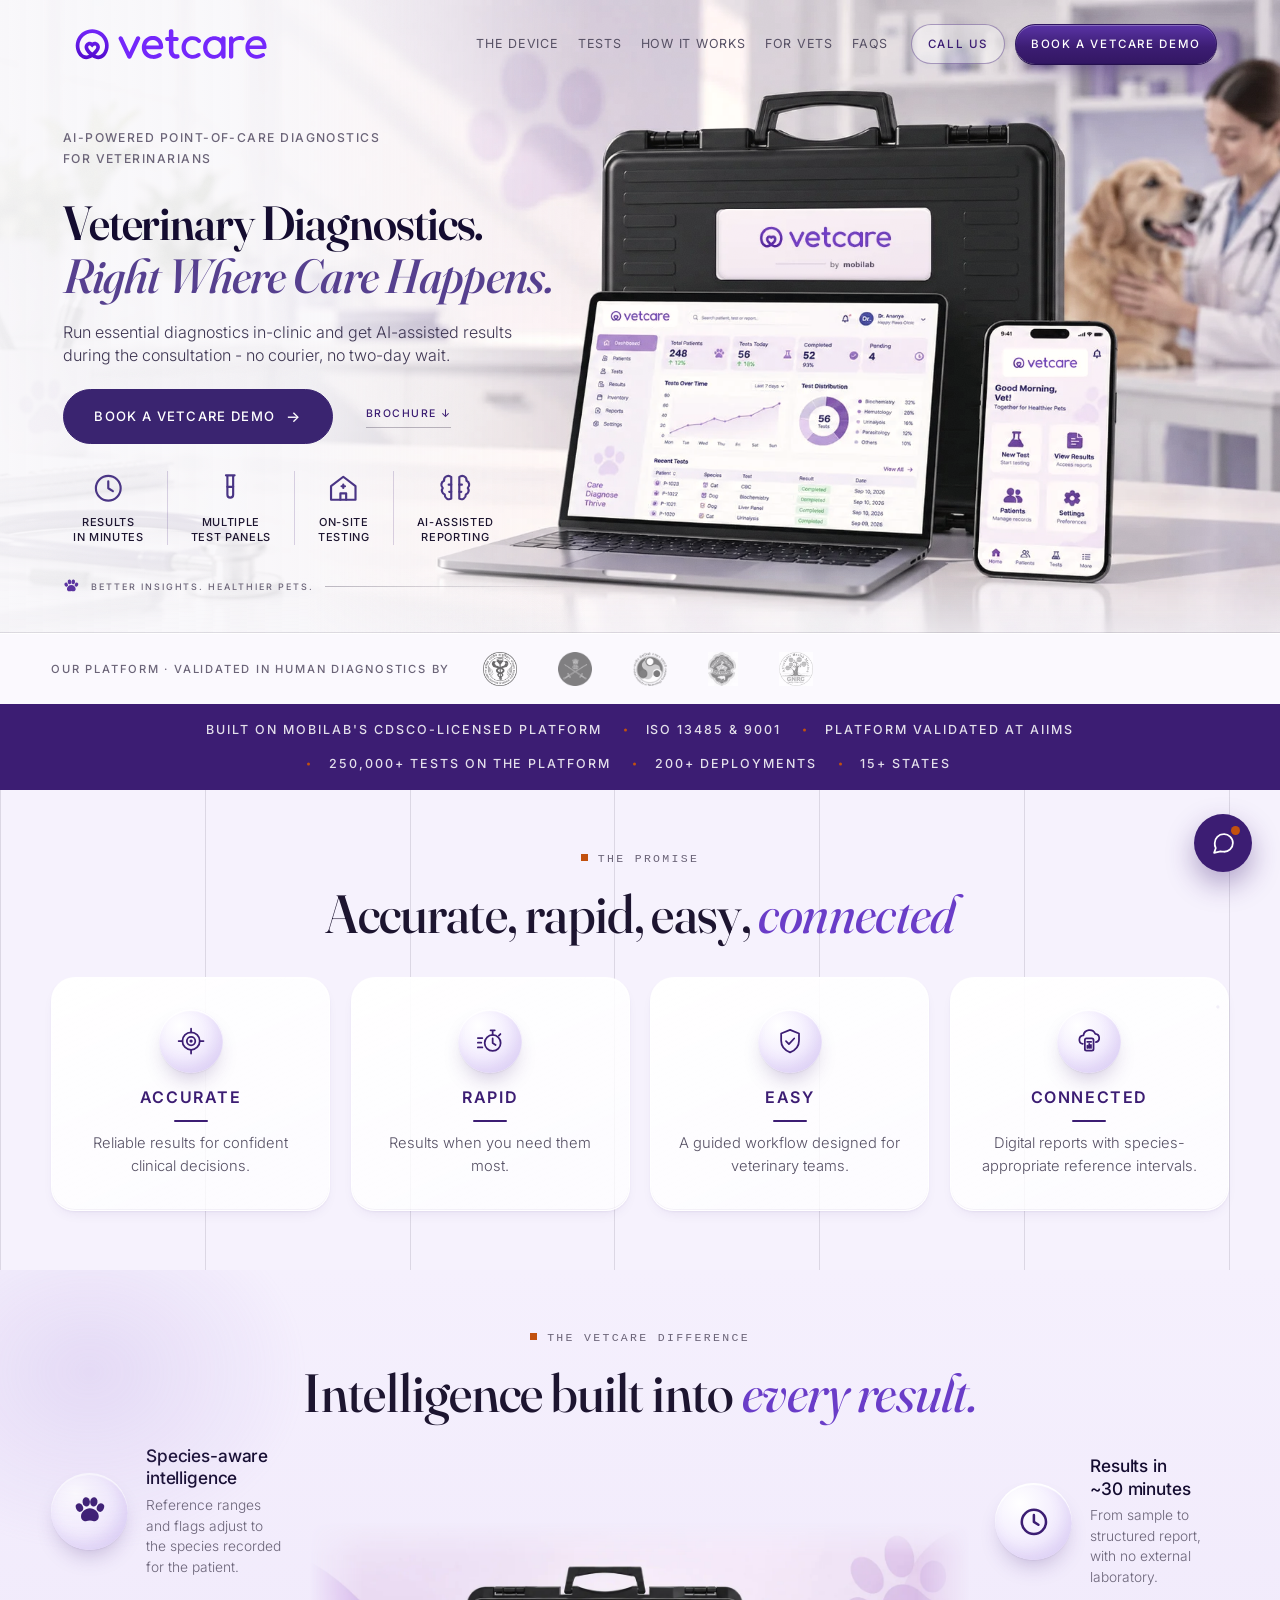
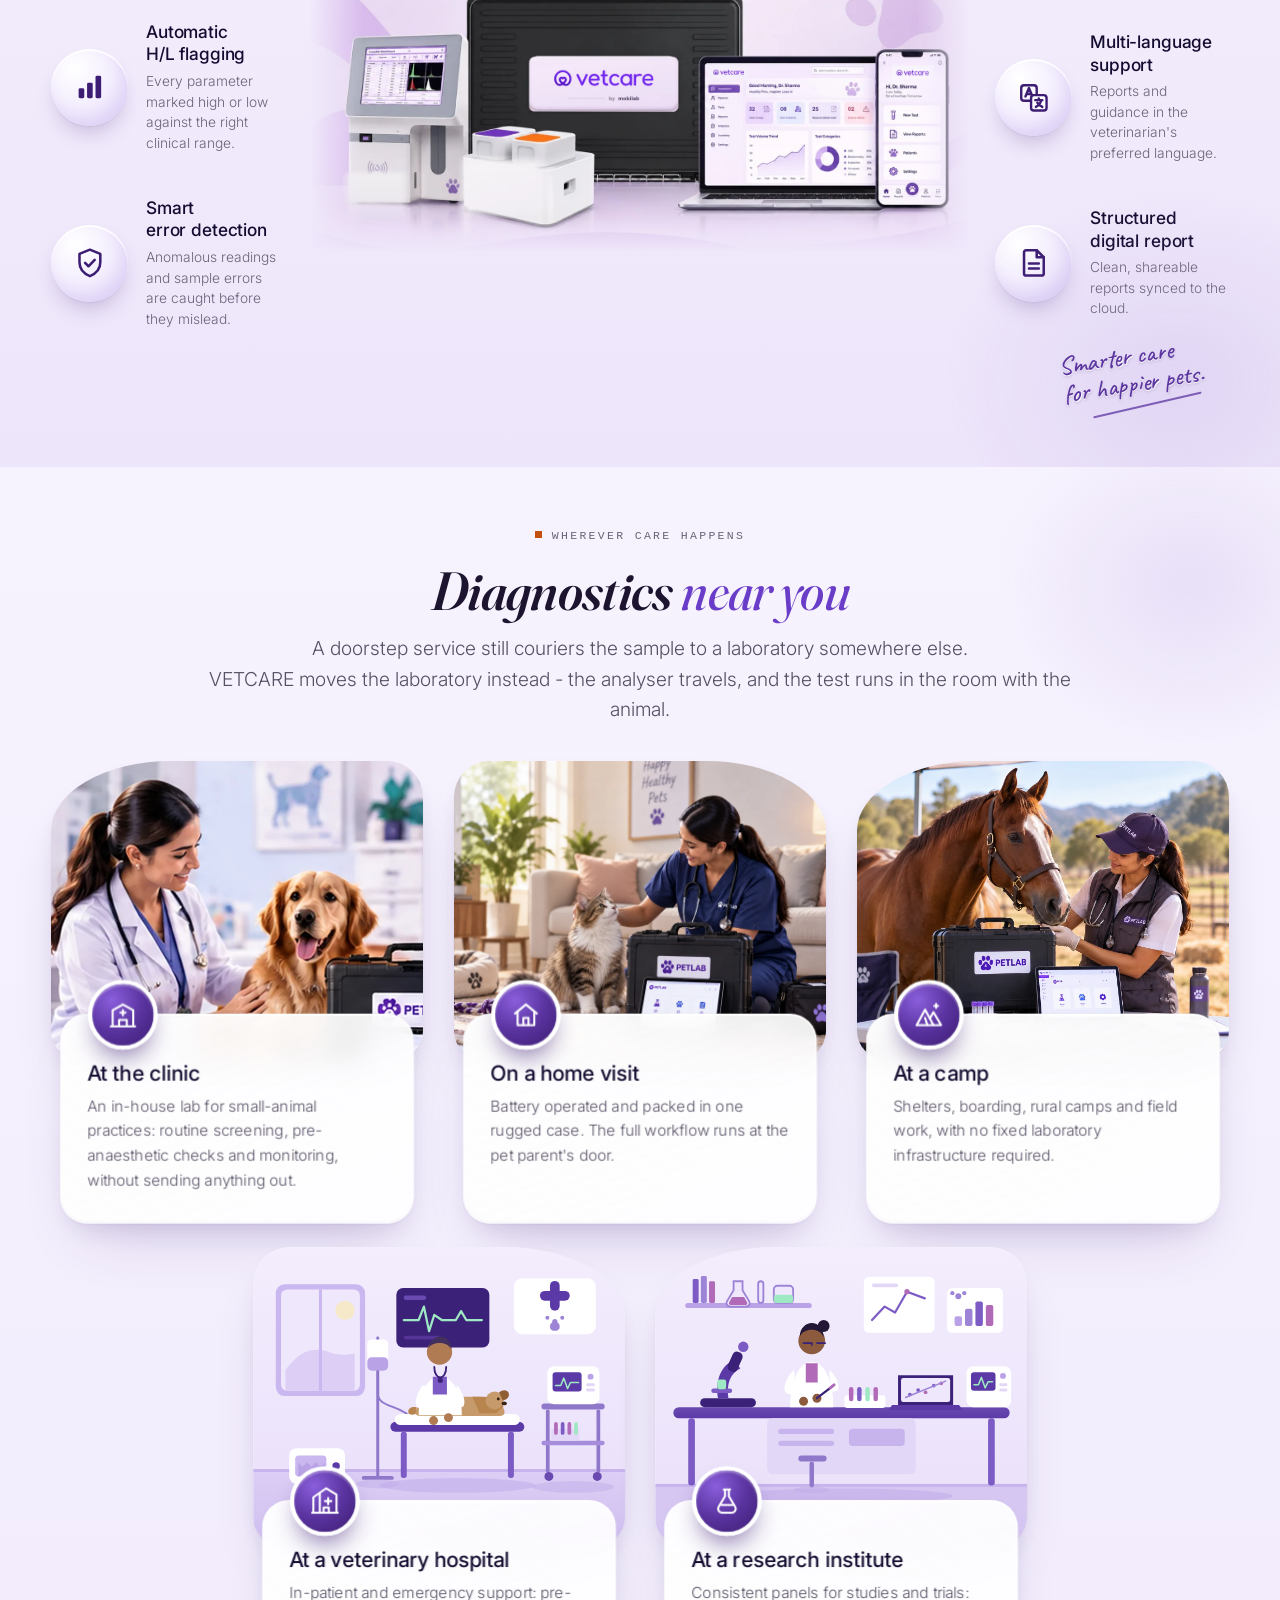
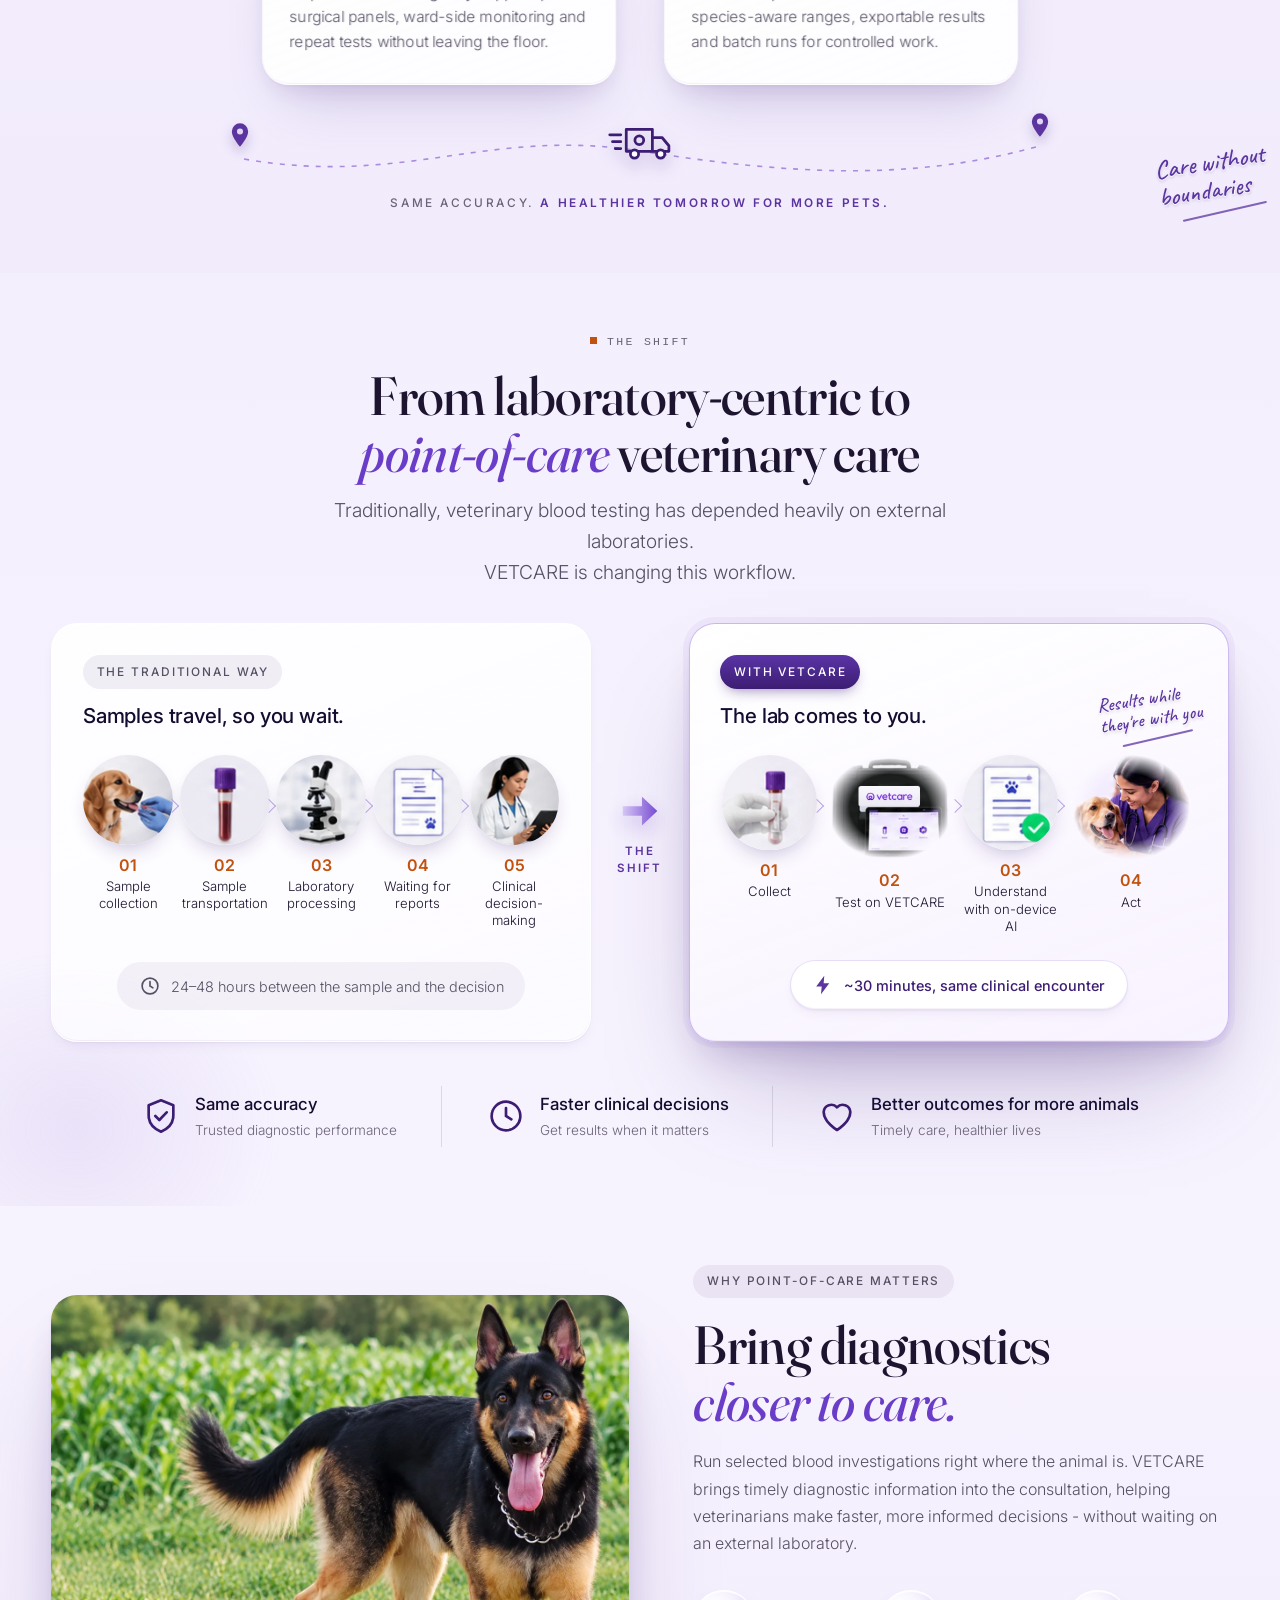
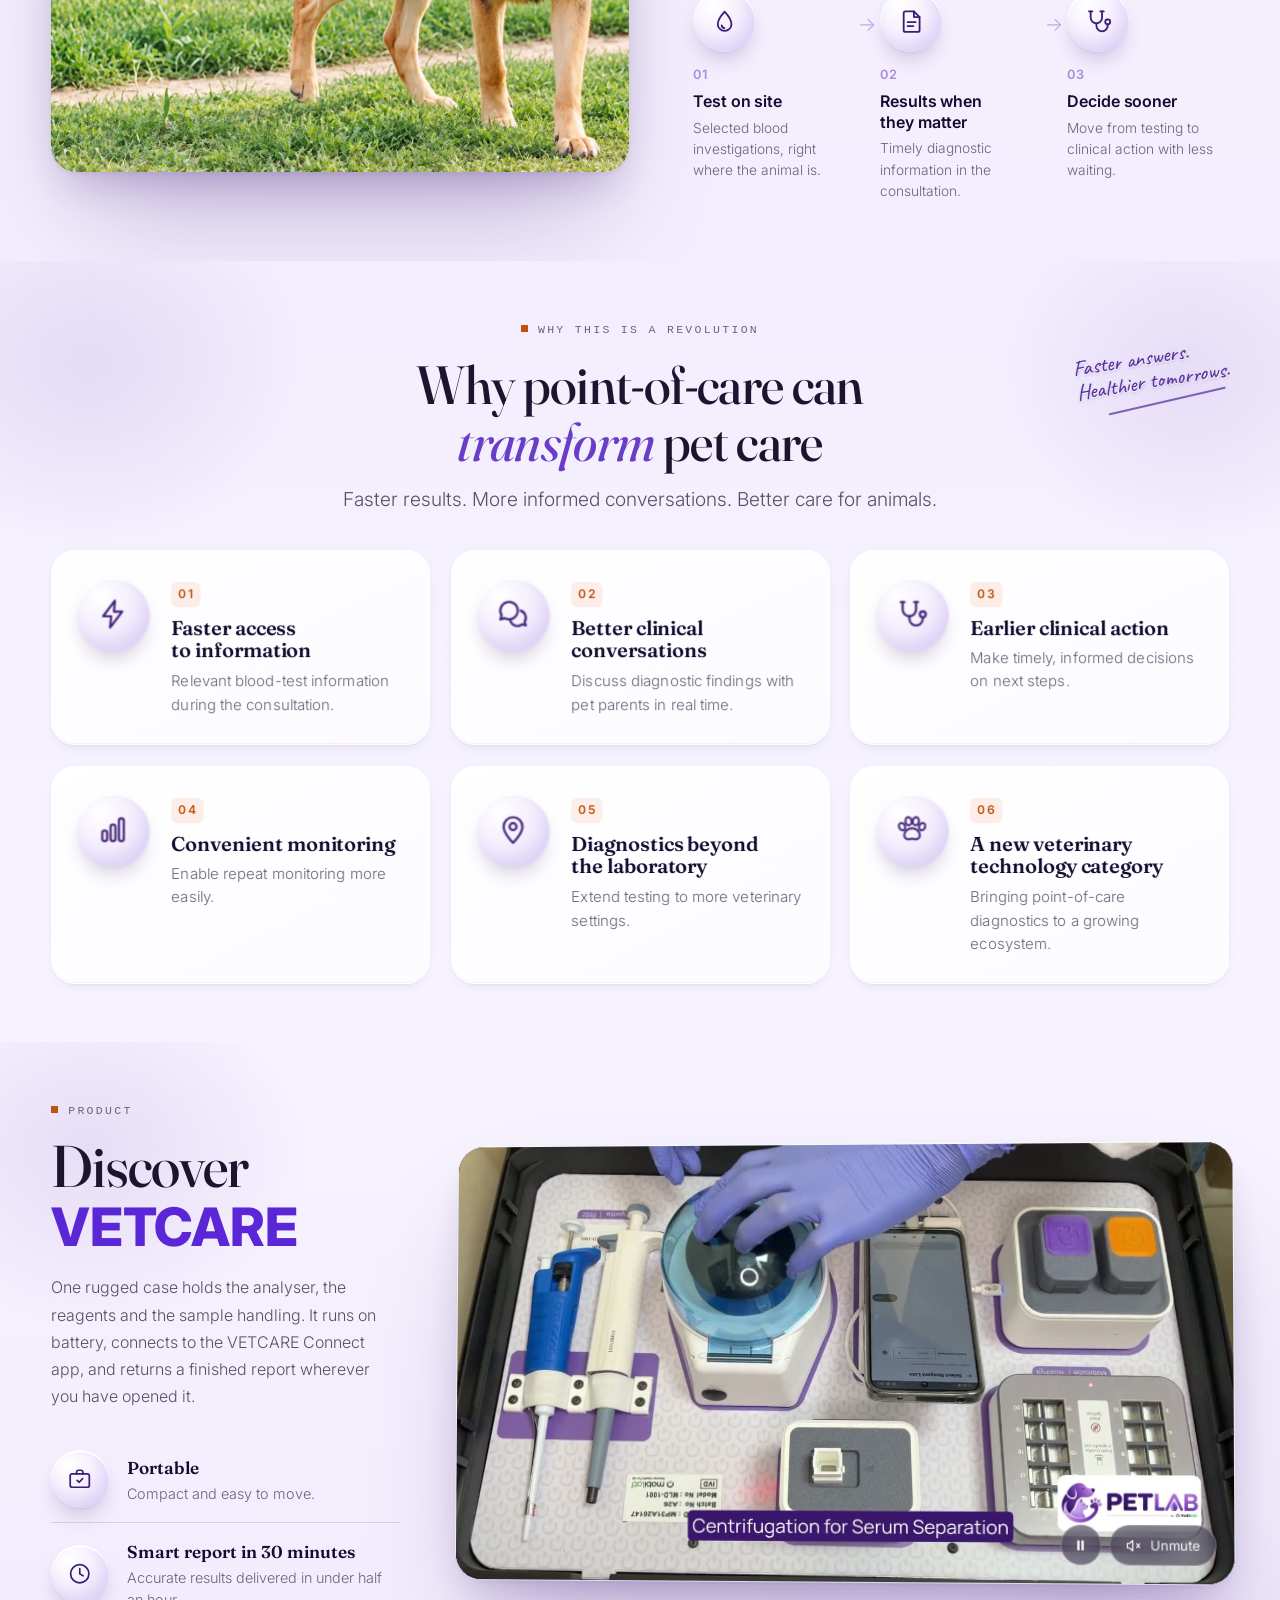
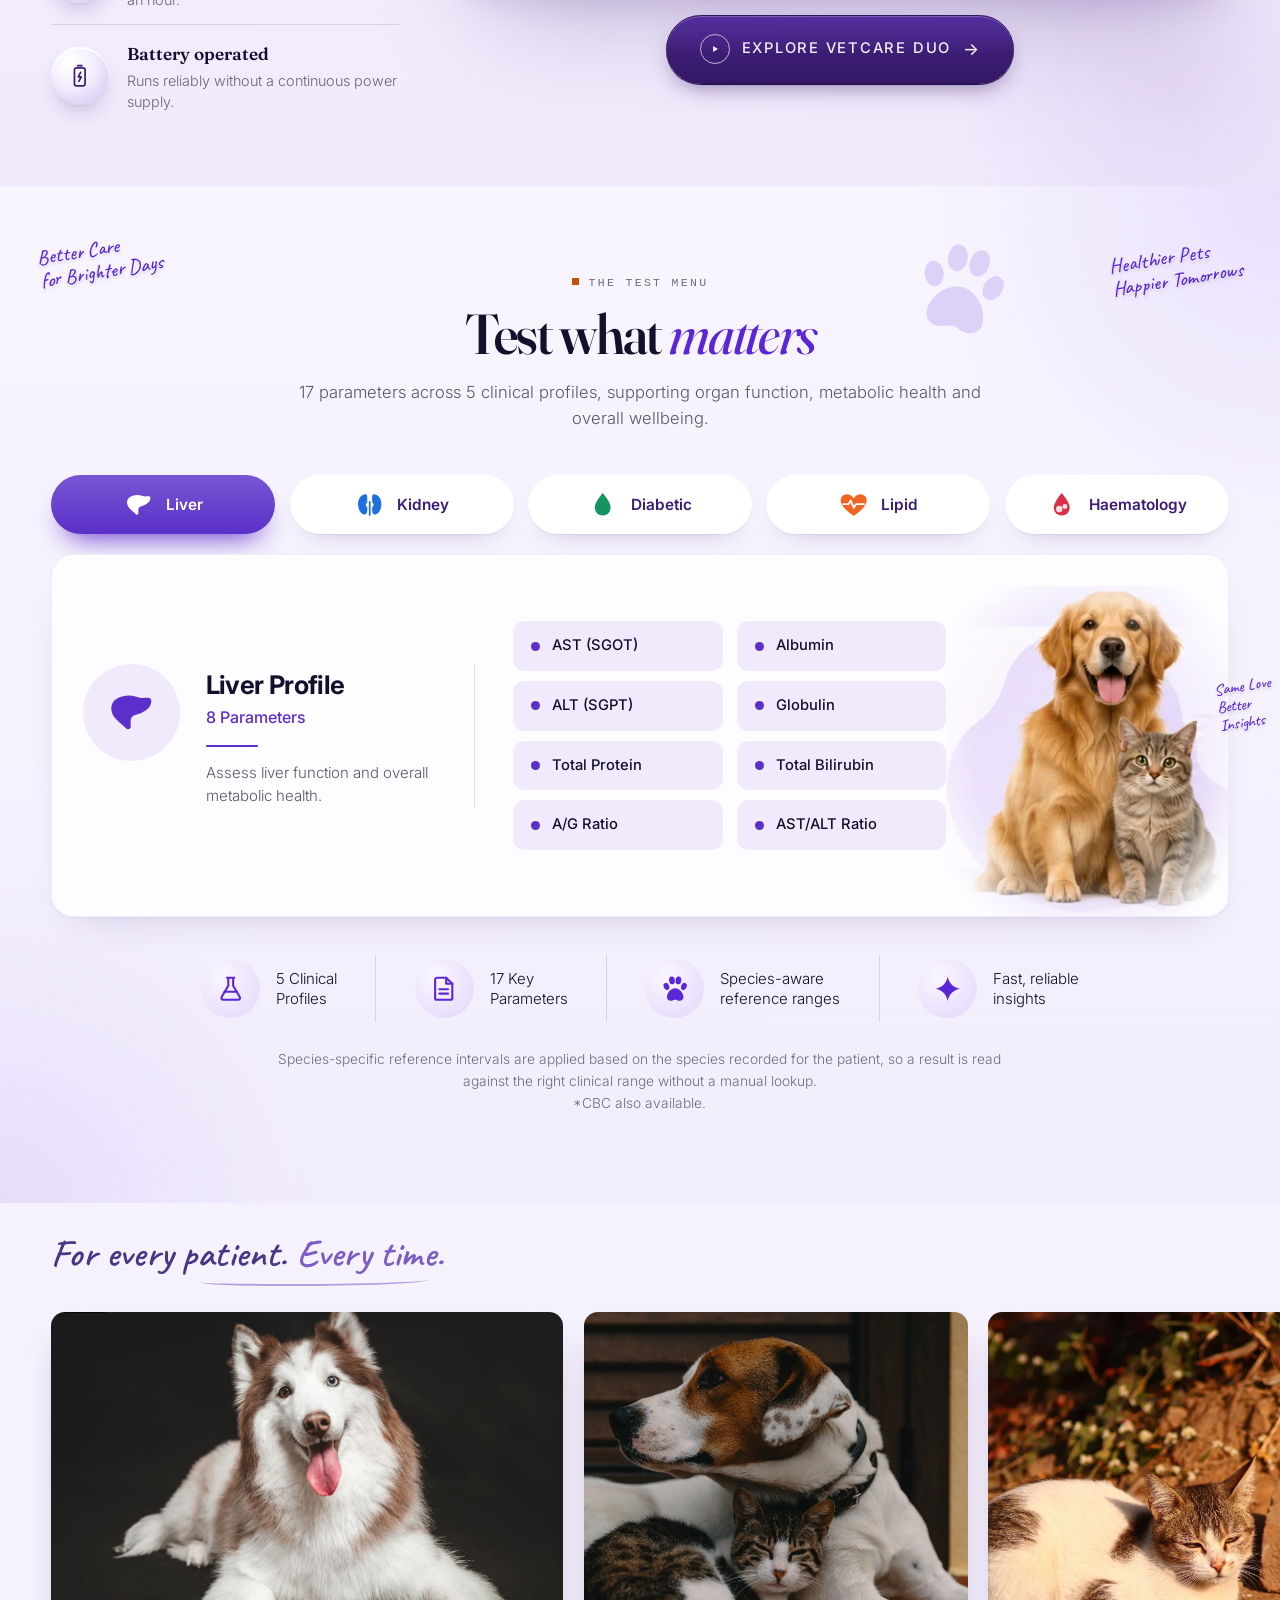
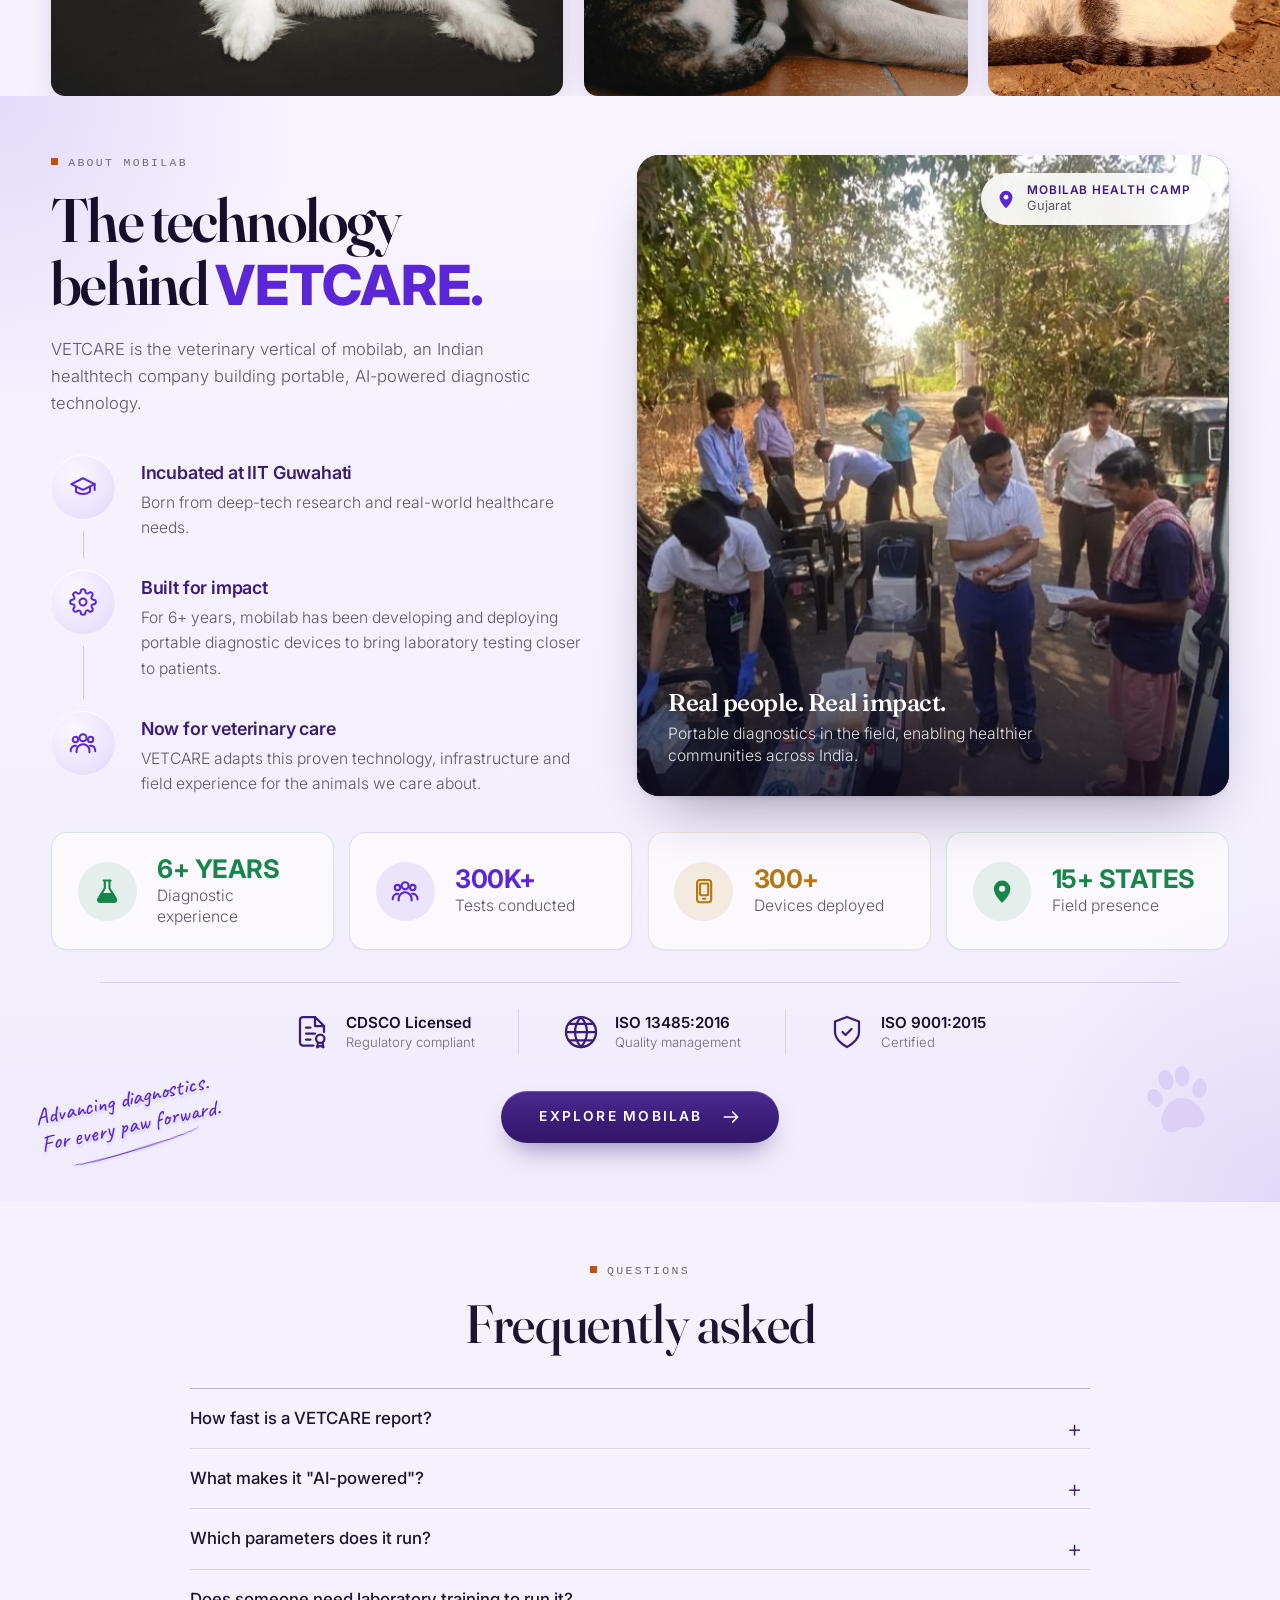
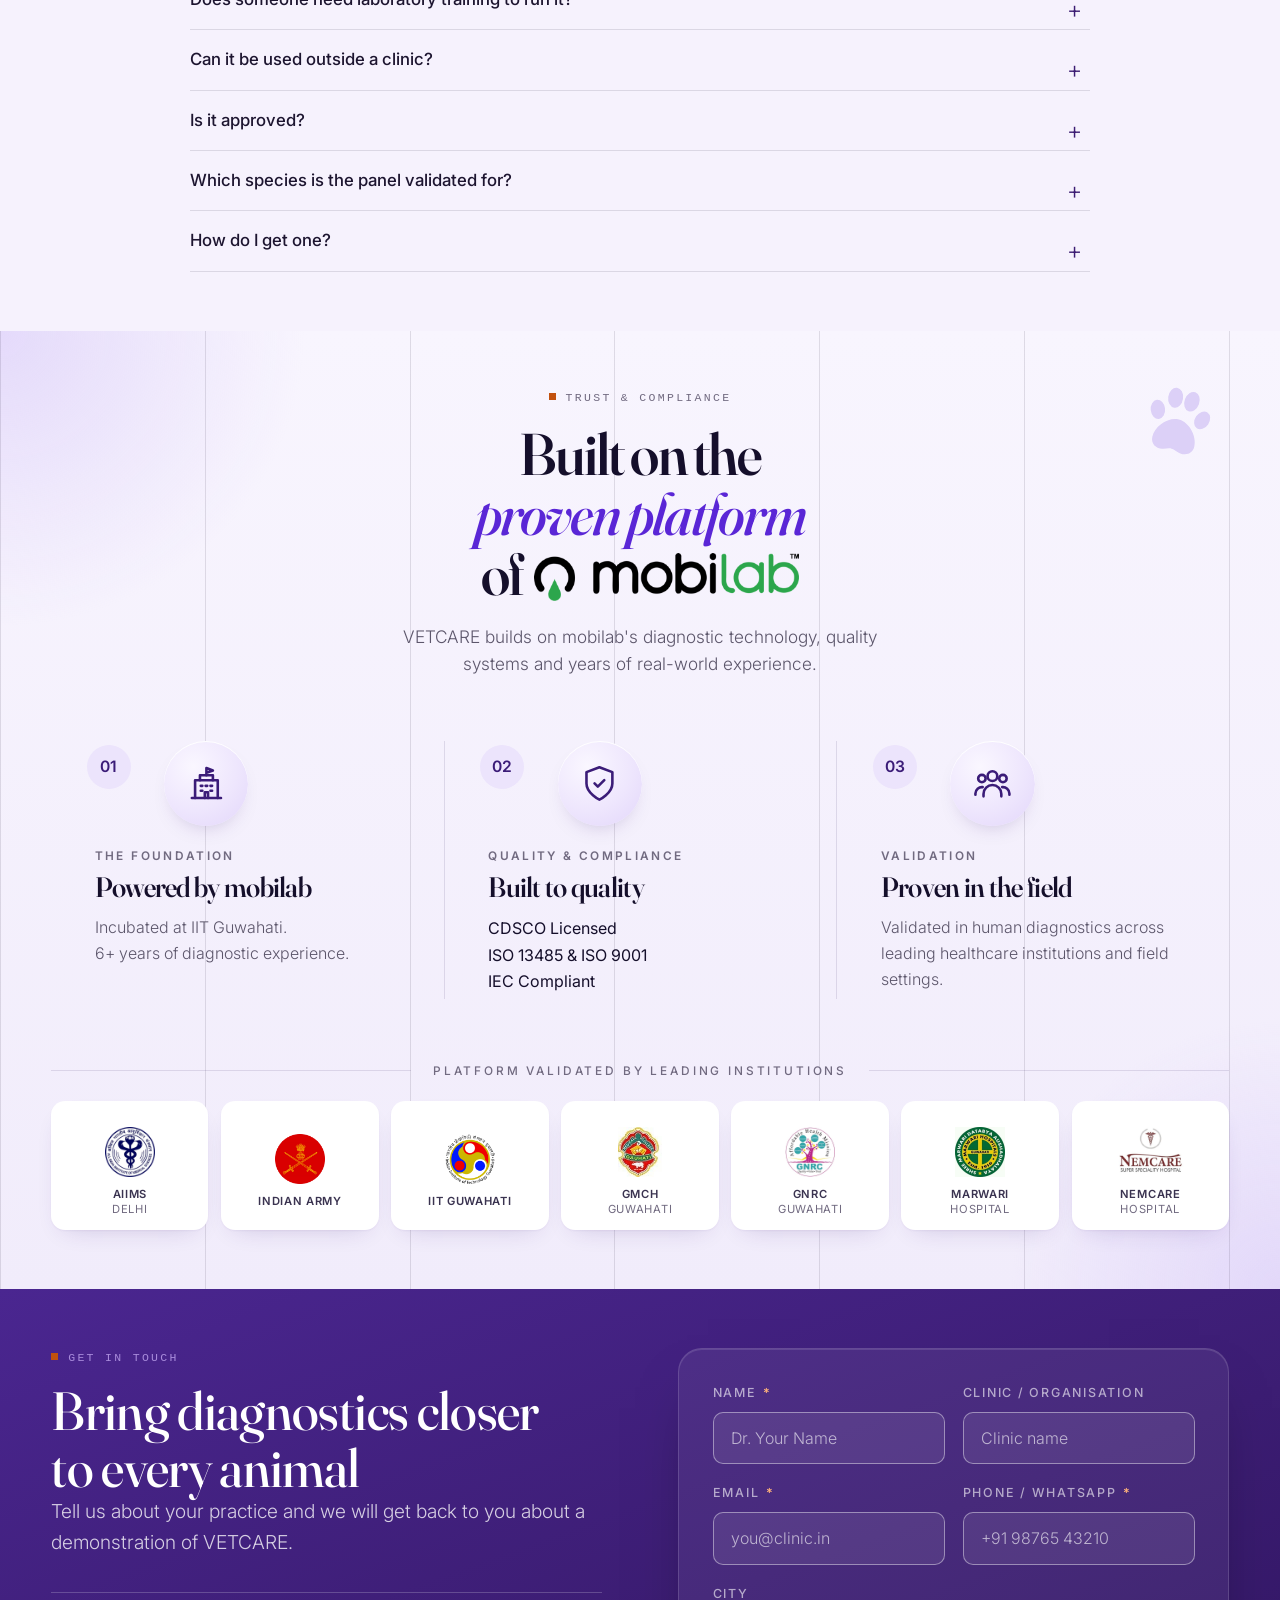
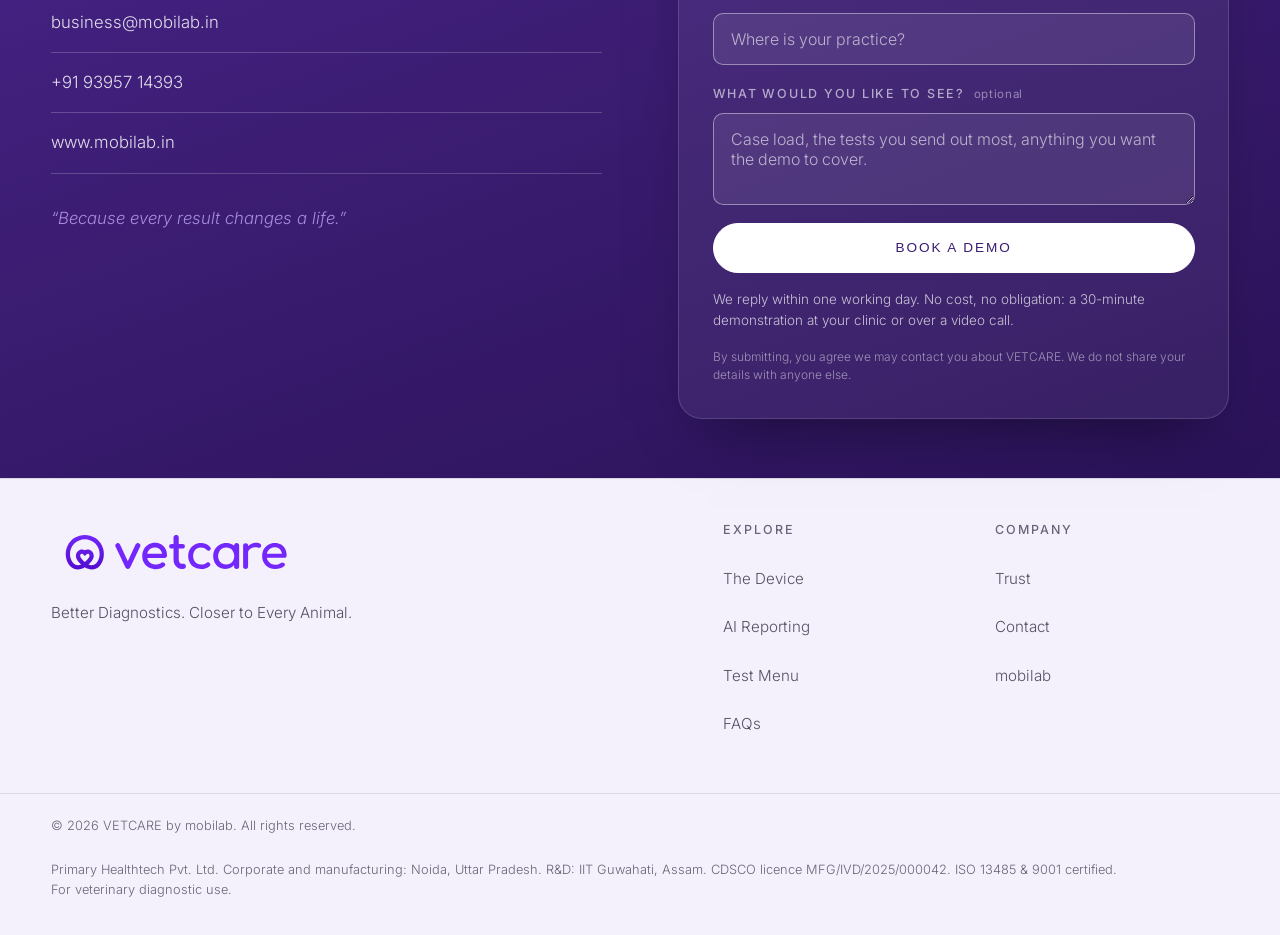
==== commit 4c42bf9e: "Rebrand PETLAB to VETCARE across imagery, add hospital and research cards, compact promise row, plat" ====
--- a/index.html
+++ b/index.html
@@ -17,7 +17,7 @@
 <meta property="og:site_name" content="VETCARE by mobilab">
 <meta property="og:url" content="https://petlab.in/">
 <meta property="og:title" content="VETCARE: the AI-powered pet lab that comes to you">
-<meta property="og:description" content="India's first AI-powered point-of-care veterinary blood analyser. 17 parameters, 5 clinical profiles, an AI-analysed report in ~30 minutes, at your clinic, not a distant lab. CDSCO licensed.">
+<meta property="og:description" content="India's first AI-powered point-of-care veterinary blood analyser. 17 parameters, 5 clinical profiles, an AI-analysed report in ~30 minutes, at your clinic, not a distant lab. Built on mobilab's CDSCO-licensed platform.">
 <meta property="og:image" content="https://petlab.in/assets/brand/og-cover.jpg">
 <meta property="og:image:width" content="1200">
 <meta property="og:image:height" content="630">
@@ -25,13 +25,13 @@
 <meta property="og:locale" content="en_IN">
 <meta name="twitter:card" content="summary_large_image">
 <meta name="twitter:title" content="VETCARE: the AI-powered pet lab that comes to you">
-<meta name="twitter:description" content="AI-analysed veterinary blood results in ~30 minutes, wherever the animal is. CDSCO licensed, validated by AIIMS.">
+<meta name="twitter:description" content="AI-analysed veterinary blood results in ~30 minutes, wherever the animal is. Built on mobilab's CDSCO-licensed platform, validated in human diagnostics at AIIMS.">
 <meta name="twitter:image" content="https://petlab.in/assets/brand/og-cover.jpg">
 
 <link rel="preconnect" href="https://fonts.googleapis.com">
 <link rel="preconnect" href="https://fonts.gstatic.com" crossorigin>
 <link href="https://fonts.googleapis.com/css2?family=Fraunces:ital,opsz,wght@0,9..144,400..700;1,9..144,400..700&family=Inter:wght@300;400;500;600;700;800&family=Caveat:wght@500;600&display=swap" rel="stylesheet">
-<link rel="preload" as="image" href="assets/photos/hero-clinic.webp" type="image/webp" fetchpriority="high">
+<link rel="preload" as="image" href="assets/photos/hero-clinic.webp?v=2" type="image/webp" fetchpriority="high">
 <link rel="stylesheet" href="styles.css?v=32">
 <script>document.documentElement.className+=' js';</script>
 <script type="application/ld+json">
@@ -107,7 +107,7 @@
     {
      "@type": "PropertyValue",
      "name": "Regulatory",
-     "value": "CDSCO licensed MFG/IVD/2025/000042; ISO 13485 & 9001"
+     "value": "Built on the mobilab platform: CDSCO licensed MFG/IVD/2025/000042; ISO 13485 & 9001"
     }
    ],
    "offers": {
@@ -180,7 +180,7 @@
      "name": "Is it approved?",
      "acceptedAnswer": {
       "@type": "Answer",
-      "text": "The platform is CDSCO licensed (MFG/IVD/2025/000042), ISO 13485 & 9001 certified and IEC ESD compliant (61000-4-2:2008 & 61000-4-8:2009), and has been validated by AIIMS Delhi, the Indian Army, IIT Guwahati and GMCH Guwahati."
+      "text": "VETCARE is built on the mobilab platform, which is CDSCO licensed (MFG/IVD/2025/000042), ISO 13485 & 9001 certified and IEC ESD compliant (61000-4-2:2008 & 61000-4-8:2009), and has been validated in human diagnostics by AIIMS Delhi, the Indian Army, IIT Guwahati and GMCH Guwahati. Veterinary validation of VETCARE is in progress."
      }
     },
     {
@@ -244,8 +244,8 @@
   <div class="hero__bg" id="heroDepth">
     <div class="hero__layer" data-depth="1">
       <picture>
-        <source srcset="assets/photos/hero-clinic.webp" type="image/webp">
-        <img src="assets/photos/hero-clinic.jpg" width="1789" height="879" fetchpriority="high" decoding="async"
+        <source srcset="assets/photos/hero-clinic.webp?v=2" type="image/webp">
+        <img src="assets/photos/hero-clinic.jpg?v=2" width="1789" height="879" fetchpriority="high" decoding="async"
              alt="A veterinarian with a golden retriever behind the VETCARE case, with the VETCARE dashboard on a laptop and the app on a phone, on a clinic bench.">
       </picture>
       <p class="hero__chip glass" data-depth="2" aria-hidden="true">
@@ -287,7 +287,7 @@
 <!-- proof strip — the institutions, straight under the hero -->
 <div class="hero__proof reveal">
   <div class="hero__proof-inner">
-    <p class="hero__proof-label">Validated by</p>
+    <p class="hero__proof-label">Our platform &middot; validated in human diagnostics by</p>
     <ul class="hero__proof-logos">
       <li><picture><source srcset="assets/partners/logo-aiims.webp" type="image/webp"><img src="assets/partners/logo-aiims.png" alt="AIIMS Delhi" width="240" height="240" decoding="async"></picture></li>
       <li><picture><source srcset="assets/partners/logo-army.webp" type="image/webp"><img src="assets/partners/logo-army.png" alt="Indian Army" width="180" height="180" decoding="async"></picture></li>
@@ -301,8 +301,8 @@
 <!-- ═══════════ 2 · TRUST RIBBON ═══════════ -->
 <section class="ribbon">
   <div class="wrap ribbon__inner">
-    <span>CDSCO Licensed</span><span>ISO 13485 &amp; 9001</span><span>Validated by AIIMS</span>
-    <span>250,000+ tests conducted</span><span>200+ deployments</span><span>15+ states</span>
+    <span>Built on mobilab's CDSCO-licensed platform</span><span>ISO 13485 &amp; 9001</span><span>Platform validated at AIIMS</span>
+    <span>250,000+ tests on the platform</span><span>200+ deployments</span><span>15+ states</span>
   </div>
 </section>
 
@@ -392,7 +392,7 @@
       <figure class="diff__device reveal" data-d="1">
         <span class="diff__glow" aria-hidden="true"></span>
         <div class="diff__float">
-          <picture><source srcset="assets/device/petlab-ecosystem.webp?v=2" type="image/webp"><img src="assets/device/petlab-ecosystem.jpg?v=2" width="1600" height="800" loading="lazy" decoding="async"
+          <picture><source srcset="assets/device/petlab-ecosystem.webp?v=5" type="image/webp"><img src="assets/device/petlab-ecosystem.jpg?v=5" width="1600" height="800" loading="lazy" decoding="async"
                alt="The VETCARE ecosystem: the benchtop analyser, the VETCARE Duo, the field case, and the VETCARE dashboard on a laptop and app on a phone."></picture>
         </div>
         <span class="diff__floor" aria-hidden="true"></span>
@@ -461,6 +461,28 @@
             <span class="place__badge" aria-hidden="true"><svg viewBox="0 0 24 24" fill="none" stroke="currentColor" stroke-width="1.6" stroke-linecap="round" stroke-linejoin="round"><path d="M2.5 20 9 8l6.5 12"/><path d="M12.8 14.8 15.5 10l6 10H2.5"/><path d="M9 14.5l1.8 5.5M17.6 3.6v3M16.1 5.1h3"/></svg></span>
             <h3>At a camp</h3>
             <p>Shelters, boarding, rural camps and field work, with no fixed laboratory infrastructure required.</p>
+          </div>
+        </div>
+      </article>
+      <article class="place reveal" data-d="3">
+        <div class="place__card" data-tilt="5">
+          <div class="place__media"><img src="assets/illustrations/care-hospital.svg" width="1000" height="800" loading="lazy" decoding="async"
+               alt="A veterinary hospital ward: a vet monitors a dog on an exam table, with an IV stand, a wall vitals screen and the VETCARE analyser on a trolley."></div>
+          <div class="place__body">
+            <span class="place__badge" aria-hidden="true"><svg viewBox="0 0 24 24" fill="none" stroke="currentColor" stroke-width="1.6" stroke-linecap="round" stroke-linejoin="round"><path d="M3 21V9l5-3.5V21M8 5.5V21M8 5.5 13 2l8 5v14"/><path d="M14.5 9.5v5M12 12h5M11 21v-4h4v4M2 21h20"/></svg></span>
+            <h3>At a veterinary hospital</h3>
+            <p>In-patient and emergency support: pre-surgical panels, ward-side monitoring and repeat tests without leaving the floor.</p>
+          </div>
+        </div>
+      </article>
+      <article class="place reveal" data-d="4">
+        <div class="place__card" data-tilt="5">
+          <div class="place__media"><img src="assets/illustrations/care-research.svg" width="1000" height="800" loading="lazy" decoding="async"
+               alt="A research institute bench: a researcher at a microscope beside flasks, a sample-tube rack, a laptop with charts and the VETCARE analyser."></div>
+          <div class="place__body">
+            <span class="place__badge" aria-hidden="true"><svg viewBox="0 0 24 24" fill="none" stroke="currentColor" stroke-width="1.6" stroke-linecap="round" stroke-linejoin="round"><path d="M9.5 3h5M10.5 3v5.2L5.6 16.4A3 3 0 0 0 8.3 21h7.4a3 3 0 0 0 2.7-4.6L13.5 8.2V3"/><path d="M7.6 15h8.8"/></svg></span>
+            <h3>At a research institute</h3>
+            <p>Consistent panels for studies and trials: species-aware ranges, exportable results and batch runs for controlled work.</p>
           </div>
         </div>
       </article>
@@ -777,7 +799,7 @@
       <details><summary>Which parameters does it run?</summary><p>Seventeen parameters across five clinical profiles: Liver (AST, ALT, Total Protein, Albumin, Globulin, Total Bilirubin, A/G Ratio, AST/ALT Ratio), Kidney (Urea, Creatinine, BUN, BUN/Creatinine Ratio, Urea/Creatinine Ratio), Diabetic (Glucose), Lipid (Cholesterol, Triglyceride) and Haematology (Haemoglobin).</p></details>
       <details><summary>Does someone need laboratory training to run it?</summary><p>No. The VETCARE Connect app guides the operator step by step, and a veterinary assistant can be fully trained in under a day.</p></details>
       <details><summary>Can it be used outside a clinic?</summary><p>Yes. The unit is battery operated and packed in a single rugged case, so it runs on home visits, at mobile camps and in field settings with no fixed laboratory infrastructure.</p></details>
-      <details><summary>Is it approved?</summary><p>The platform is CDSCO licensed (MFG/IVD/2025/000042), ISO 13485 &amp; 9001 certified and IEC ESD compliant (61000-4-2:2008 &amp; 61000-4-8:2009), and has been validated by AIIMS Delhi, the Indian Army, IIT Guwahati and GMCH Guwahati.</p></details>
+      <details><summary>Is it approved?</summary><p>VETCARE is built on the mobilab platform, which is CDSCO licensed (MFG/IVD/2025/000042), ISO 13485 &amp; 9001 certified and IEC ESD compliant (61000-4-2:2008 &amp; 61000-4-8:2009), and has been validated in human diagnostics by AIIMS Delhi, the Indian Army, IIT Guwahati and GMCH Guwahati. Veterinary validation of VETCARE is in progress.</p></details>
       <details><summary>Which species is the panel validated for?</summary><p>Reference intervals are applied automatically from the species recorded for the patient. The specific validated species list is not yet stated in our source documents. Please ask us directly and we will confirm.</p></details>
       <details><summary>How do I get one?</summary><p>Book a demonstration using the form below, email business@mobilab.in, or call +91 93957 14393.</p></details>
     </div>
@@ -844,11 +866,11 @@
         </div>
         <p class="tc__kicker">Validation</p>
         <h3 class="tc__h">Proven in the field</h3>
-        <p class="tc__text">Validated across leading healthcare institutions and field settings.</p>
+        <p class="tc__text">Validated in human diagnostics across leading healthcare institutions and field settings.</p>
       </li>
     </ul>
 
-    <p class="tc__rule reveal">Validated by leading institutions</p>
+    <p class="tc__rule reveal">Platform validated by leading institutions</p>
     <ul class="tc__logos reveal">
       <li><picture><source srcset="assets/partners/logo-aiims.webp" type="image/webp"><img src="assets/partners/logo-aiims.png" alt="AIIMS Delhi" width="240" height="240" loading="lazy" decoding="async"></picture><span>AIIMS<small>Delhi</small></span></li>
       <li><picture><source srcset="assets/partners/logo-army.webp" type="image/webp"><img src="assets/partners/logo-army.png" alt="Indian Army" width="180" height="180" loading="lazy" decoding="async"></picture><span>Indian Army</span></li>
--- a/styles.css
+++ b/styles.css
@@ -578,27 +578,27 @@
 
 /* the four pillars — the brochure's promise panel */
 .pillars__grid{
-  display:grid;grid-template-columns:repeat(2,1fr);
-  max-width:1080px;margin-inline:auto;
-  gap:clamp(18px,2.2vw,30px);
+  display:grid;grid-template-columns:repeat(4,1fr);
+  max-width:1180px;margin-inline:auto;
+  gap:clamp(14px,1.6vw,22px);
 }
 .pillars__card{
   background:#fff;border:1px solid var(--rule);border-radius:18px;
-  padding:clamp(30px,3.4vw,48px) clamp(24px,3vw,40px);
+  padding:clamp(22px,2.4vw,32px) clamp(16px,1.8vw,26px);
   text-align:center;
 }
-.pillars__ico{display:block;color:var(--purple);margin:0 auto 22px}
+.pillars__ico{display:block;color:var(--purple);margin:0 auto 16px}
 .pillars__ico svg{width:clamp(46px,4.4vw,62px);height:auto;margin-inline:auto}
 .pillars__card h3{
-  font-size:clamp(1.1rem,1.5vw,1.32rem);font-weight:600;
+  font-size:clamp(1rem,1.15vw,1.18rem);font-weight:600;
   letter-spacing:.1em;text-transform:uppercase;color:var(--purple);
 }
 .pillars__card h3::after{
   content:"";display:block;width:34px;height:2px;border-radius:2px;
-  background:var(--purple);margin:16px auto 14px;
+  background:var(--purple);margin:12px auto 10px;
 }
 .pillars__card p{
-  font-size:.95rem;line-height:1.7;color:var(--ink-soft);
+  font-size:.92rem;line-height:1.6;color:var(--ink-soft);
   max-width:22em;margin-inline:auto;
 }
 .compare{
@@ -657,7 +657,7 @@
 .faq__list p{padding:0 44px 26px 0;font-size:.98rem;line-height:1.75;color:var(--ink-soft);margin:0}
 
 @media (max-width:1080px){
-  .ai__grid,.comes__grid{grid-template-columns:repeat(2,1fr)}
+  .ai__grid,.comes__grid,.pillars__grid{grid-template-columns:repeat(2,1fr)}
 }
 @media (max-width:860px){
   .nav__cta .btn--ghost{display:none}
@@ -1548,8 +1548,10 @@
 /* ═══ DIAGNOSTICS NEAR YOU ═══ */
 .near{background:linear-gradient(180deg,#F7F3FE 0%,#F1EBFC 100%)}
 .near .lead{max-width:48em}
-.near__grid{display:grid;grid-template-columns:repeat(3,1fr);gap:clamp(18px,2.4vw,34px);margin-top:clamp(8px,1.4vw,18px)}
-.place{height:100%}
+.near__grid{display:grid;grid-template-columns:repeat(6,1fr);gap:clamp(18px,2.4vw,34px);margin-top:clamp(8px,1.4vw,18px)}
+.place{height:100%;grid-column:span 2}
+/* five cards sit as 3 + 2, second row centred */
+.place:nth-child(4){grid-column:2/span 2}
 .place__card{height:100%;display:flex;flex-direction:column;border-radius:34px 34px 30px 30px}
 .place__media{
   position:relative;overflow:hidden;
@@ -1557,7 +1559,7 @@
   aspect-ratio:5/4;box-shadow:var(--lift-2);
   transform:translateZ(0);
 }
-.place:nth-child(2) .place__media{border-radius:36px 120px 28px 28px / 36px 70px 28px 28px}
+.place:nth-child(2) .place__media,.place:nth-child(4) .place__media{border-radius:36px 120px 28px 28px / 36px 70px 28px 28px}
 .place__media img{width:100%;height:100%;object-fit:cover;transition:transform 1.2s var(--ease)}
 .place:nth-child(3) .place__media img{object-position:60% 40%}
 .place__card:hover .place__media img{transform:scale(1.045)}
@@ -1606,8 +1608,15 @@
 .near__script{position:absolute;right:clamp(0px,1vw,24px);bottom:clamp(-6px,0vw,10px)}
 
 @media (max-width:1080px){ .near__script{display:none} }
+@media (max-width:1080px){
+  .near__grid{grid-template-columns:repeat(2,1fr)}
+  .place{grid-column:auto}
+  .place:nth-child(4){grid-column:auto}
+  .place:nth-child(5){grid-column:1/-1;max-width:calc(50% - clamp(9px,1.2vw,17px));margin-inline:auto;width:100%}
+}
 @media (max-width:860px){
   .near__grid{grid-template-columns:1fr;max-width:520px;margin-inline:auto}
+  .place:nth-child(5){max-width:none;margin-inline:0}
   .near__route{display:none}
 }
 
@@ -1785,7 +1794,7 @@
   transition:transform .5s var(--ease),box-shadow .5s var(--ease);
 }
 .pillars__card:hover{transform:translateY(-4px);box-shadow:var(--rim),var(--lift-2)}
-.pillars__ico.orb{display:flex;width:84px;height:84px;margin:0 auto 20px}
+.pillars__ico.orb{display:flex;width:64px;height:64px;margin:0 auto 14px}
 .pillars__ico.orb svg{width:44%;height:44%}
 .tabs__pane{box-shadow:var(--lift-1)}
 .faq__list details{transition:background .3s var(--ease)}
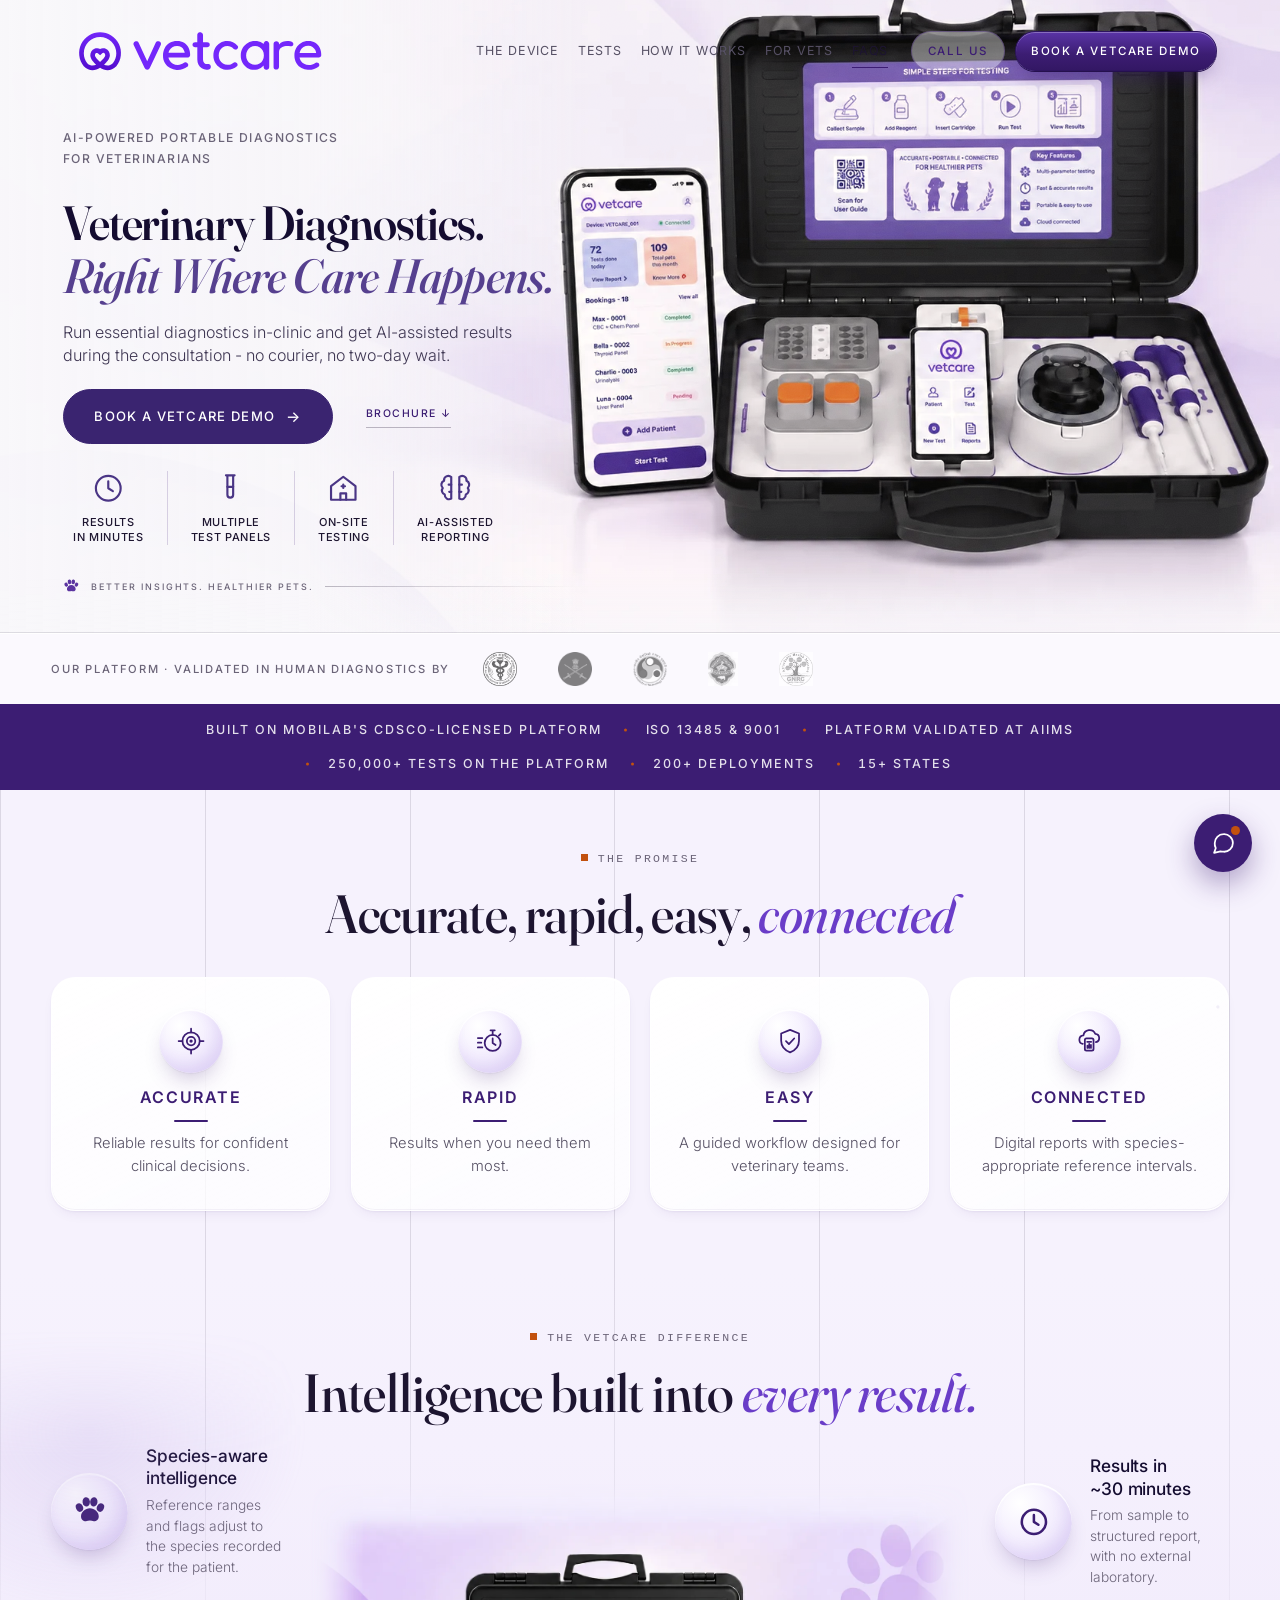
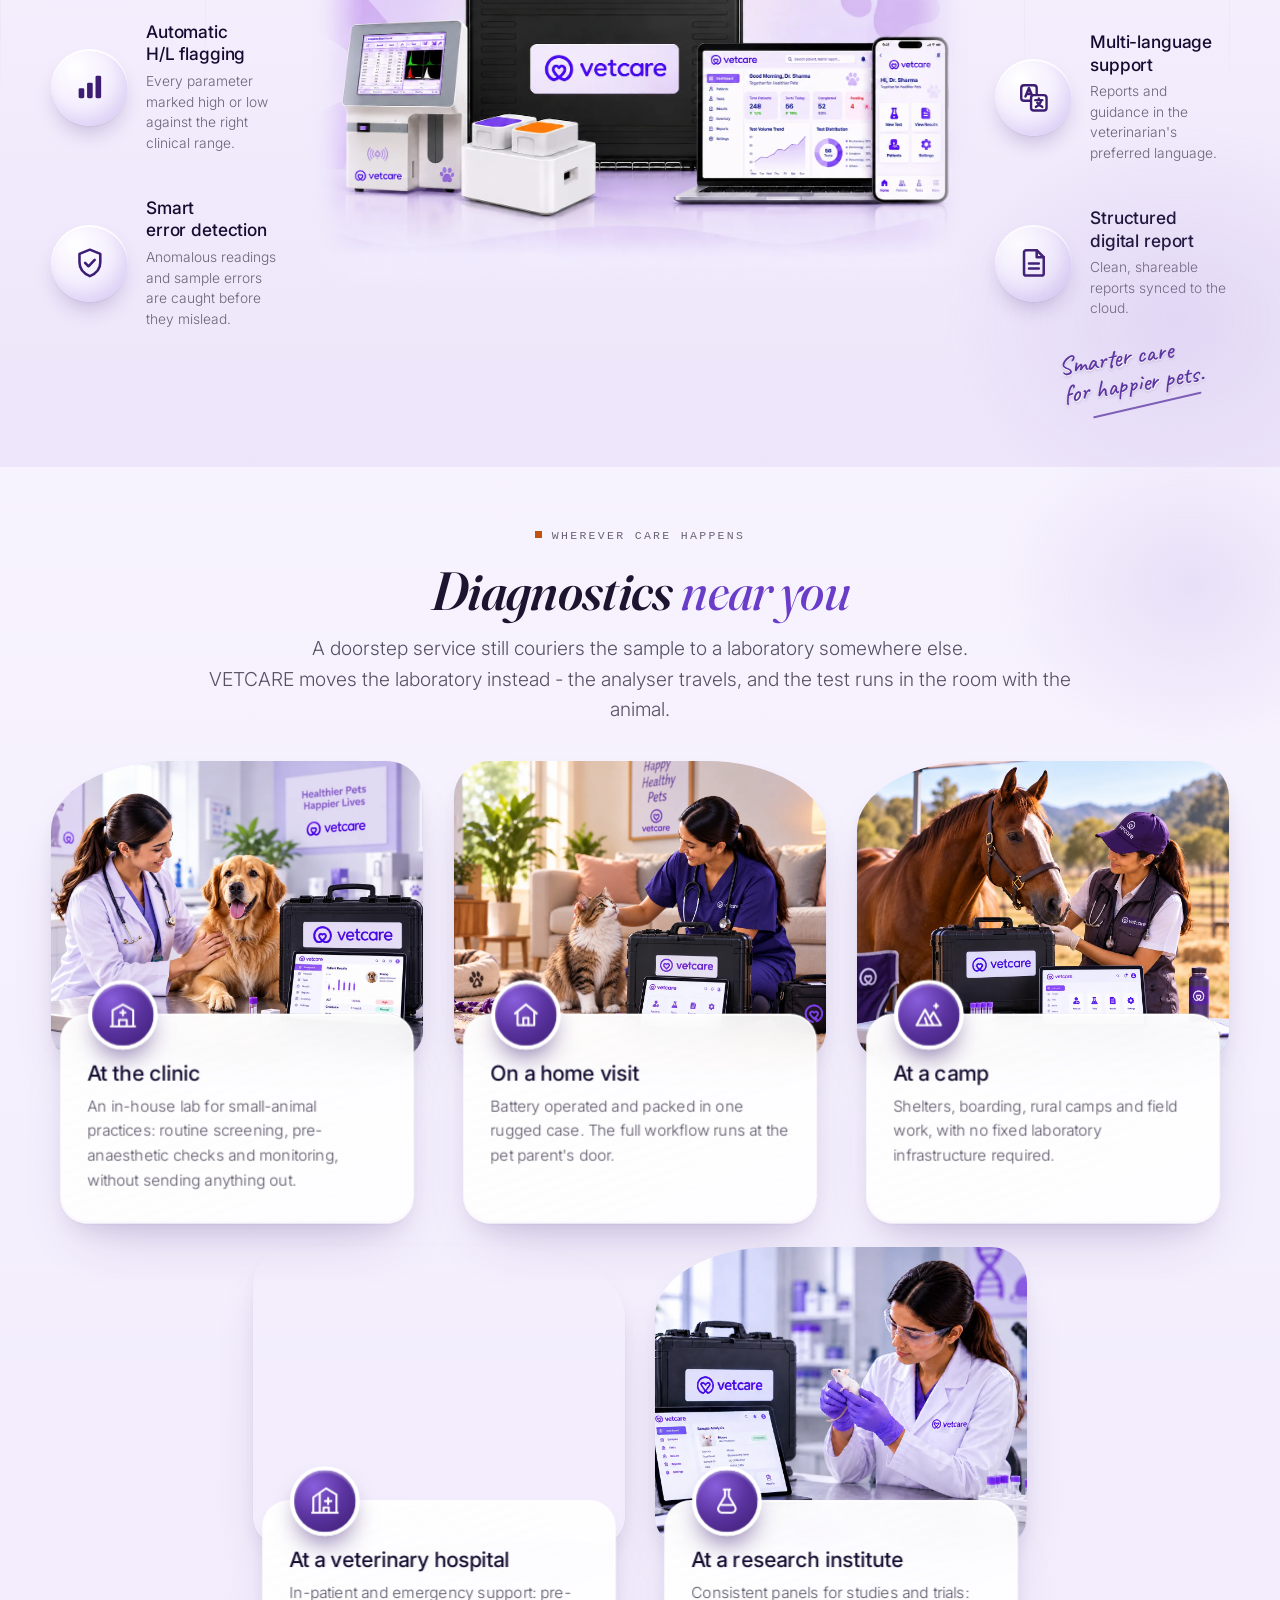
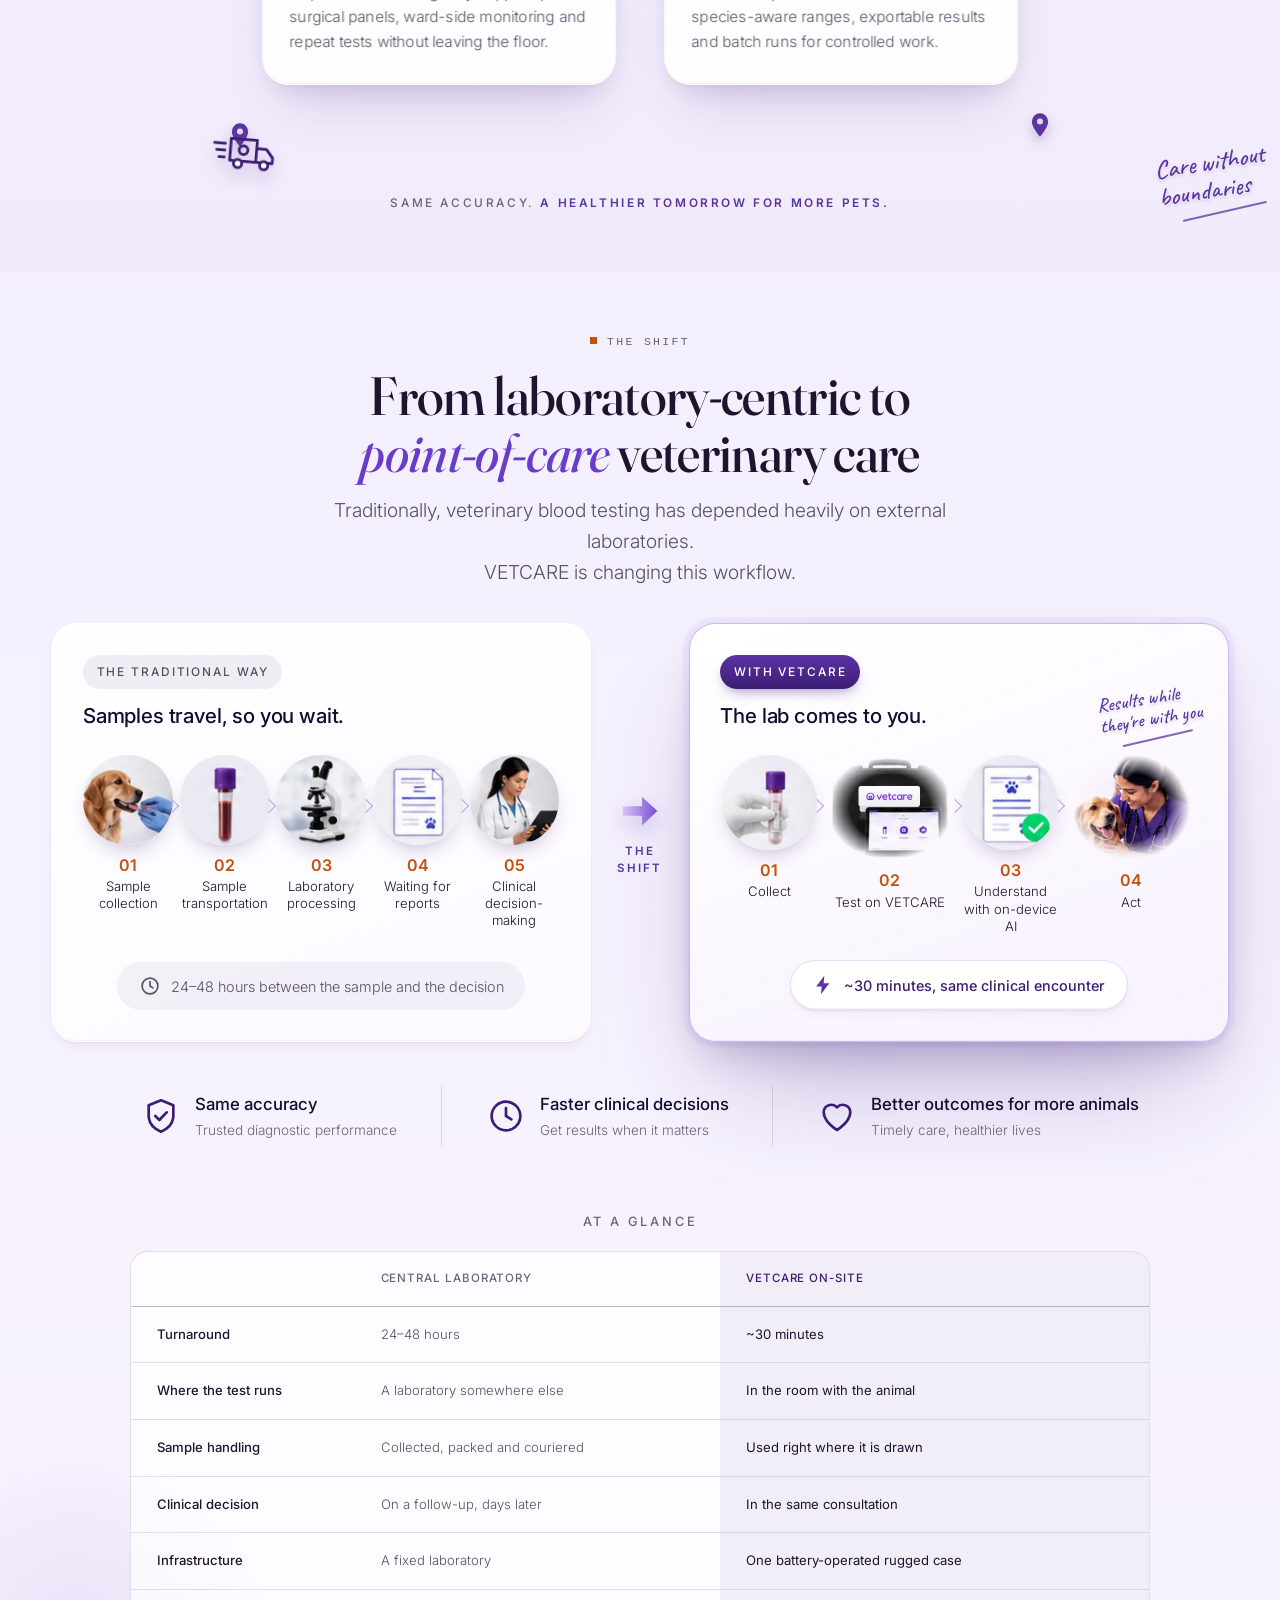
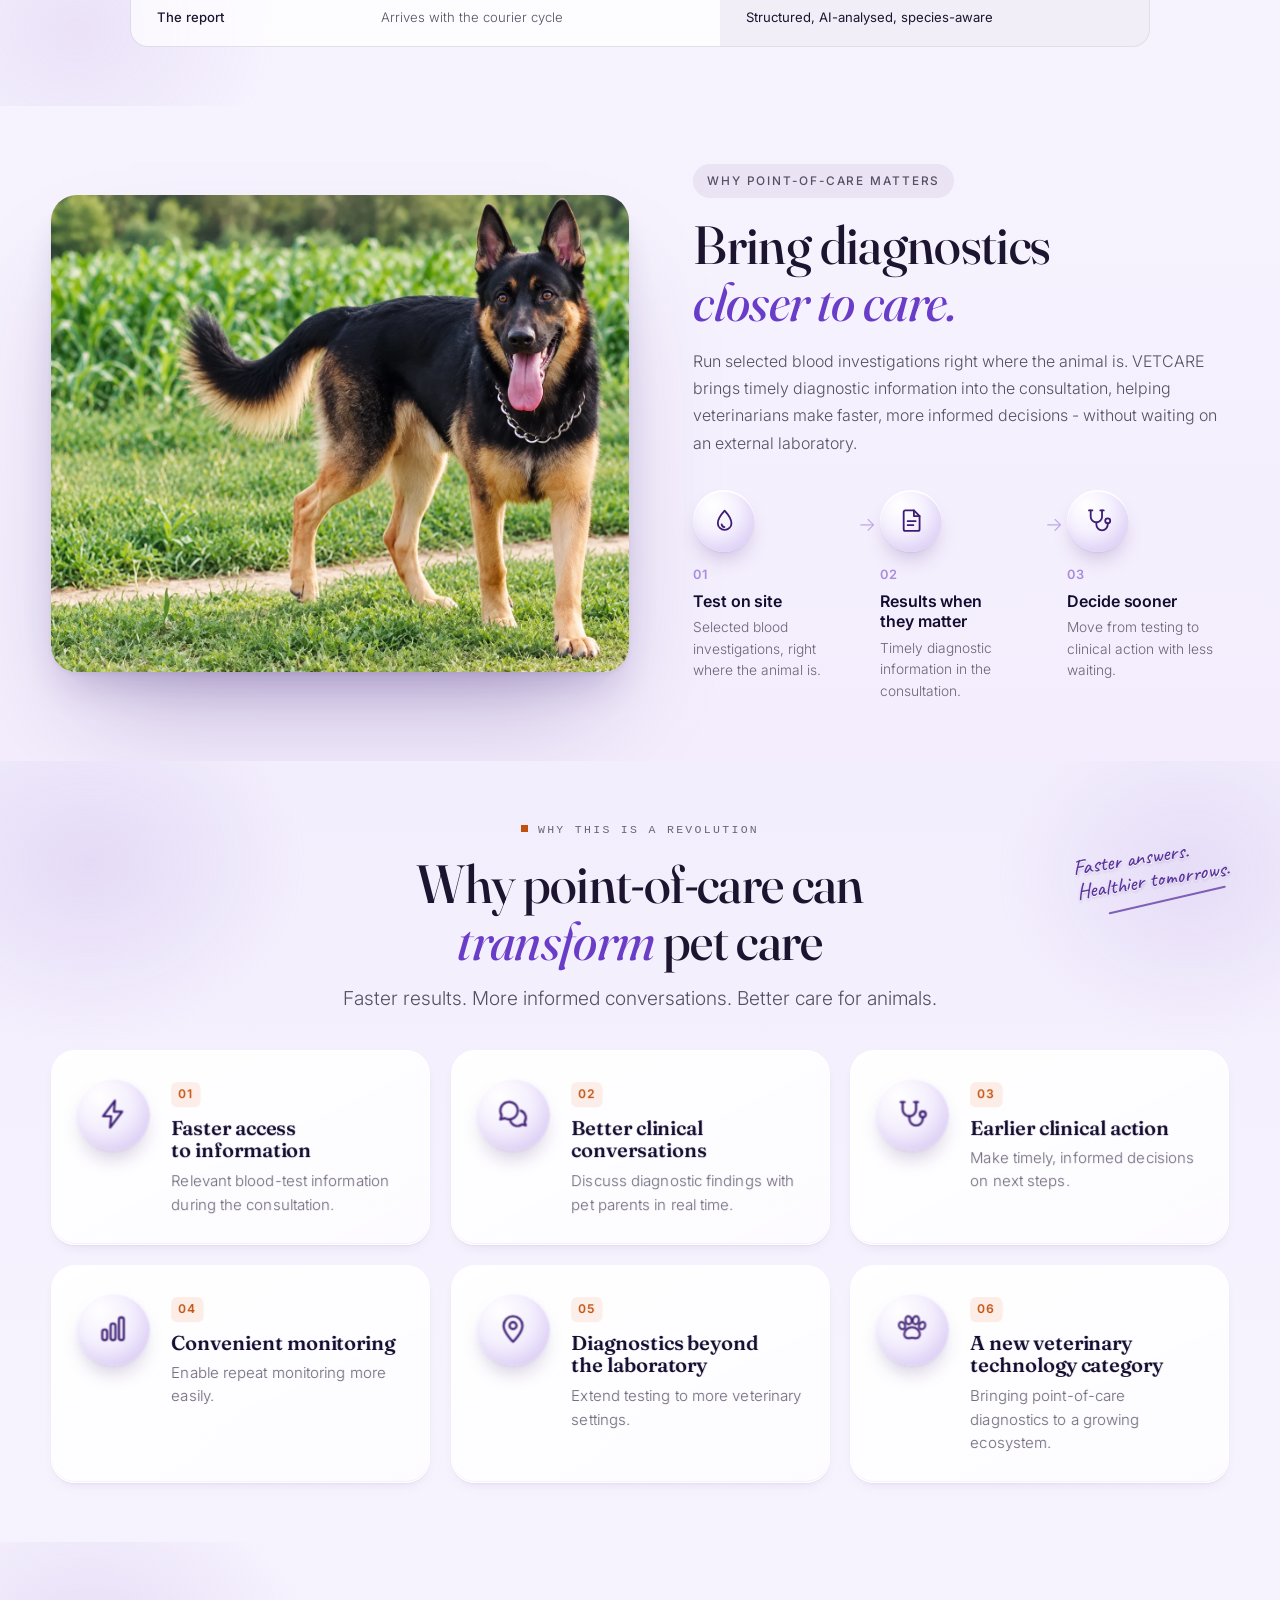
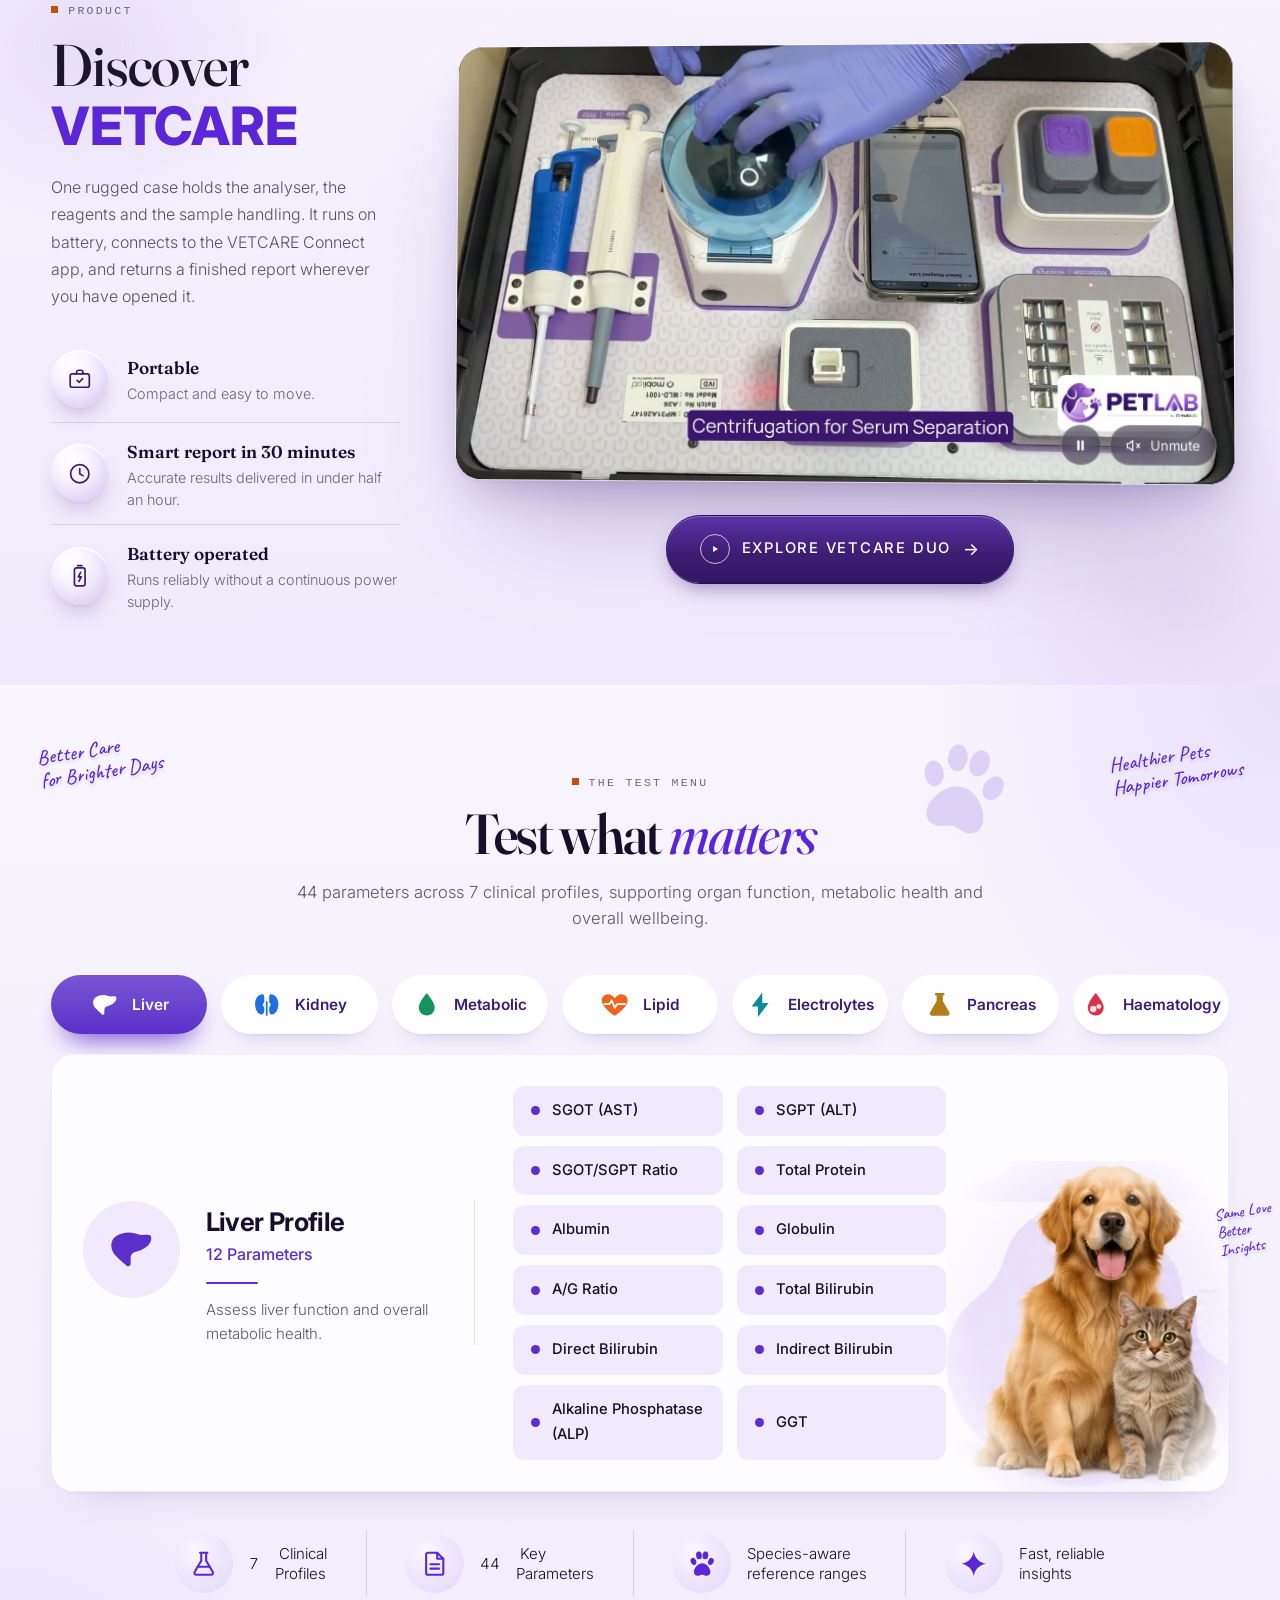
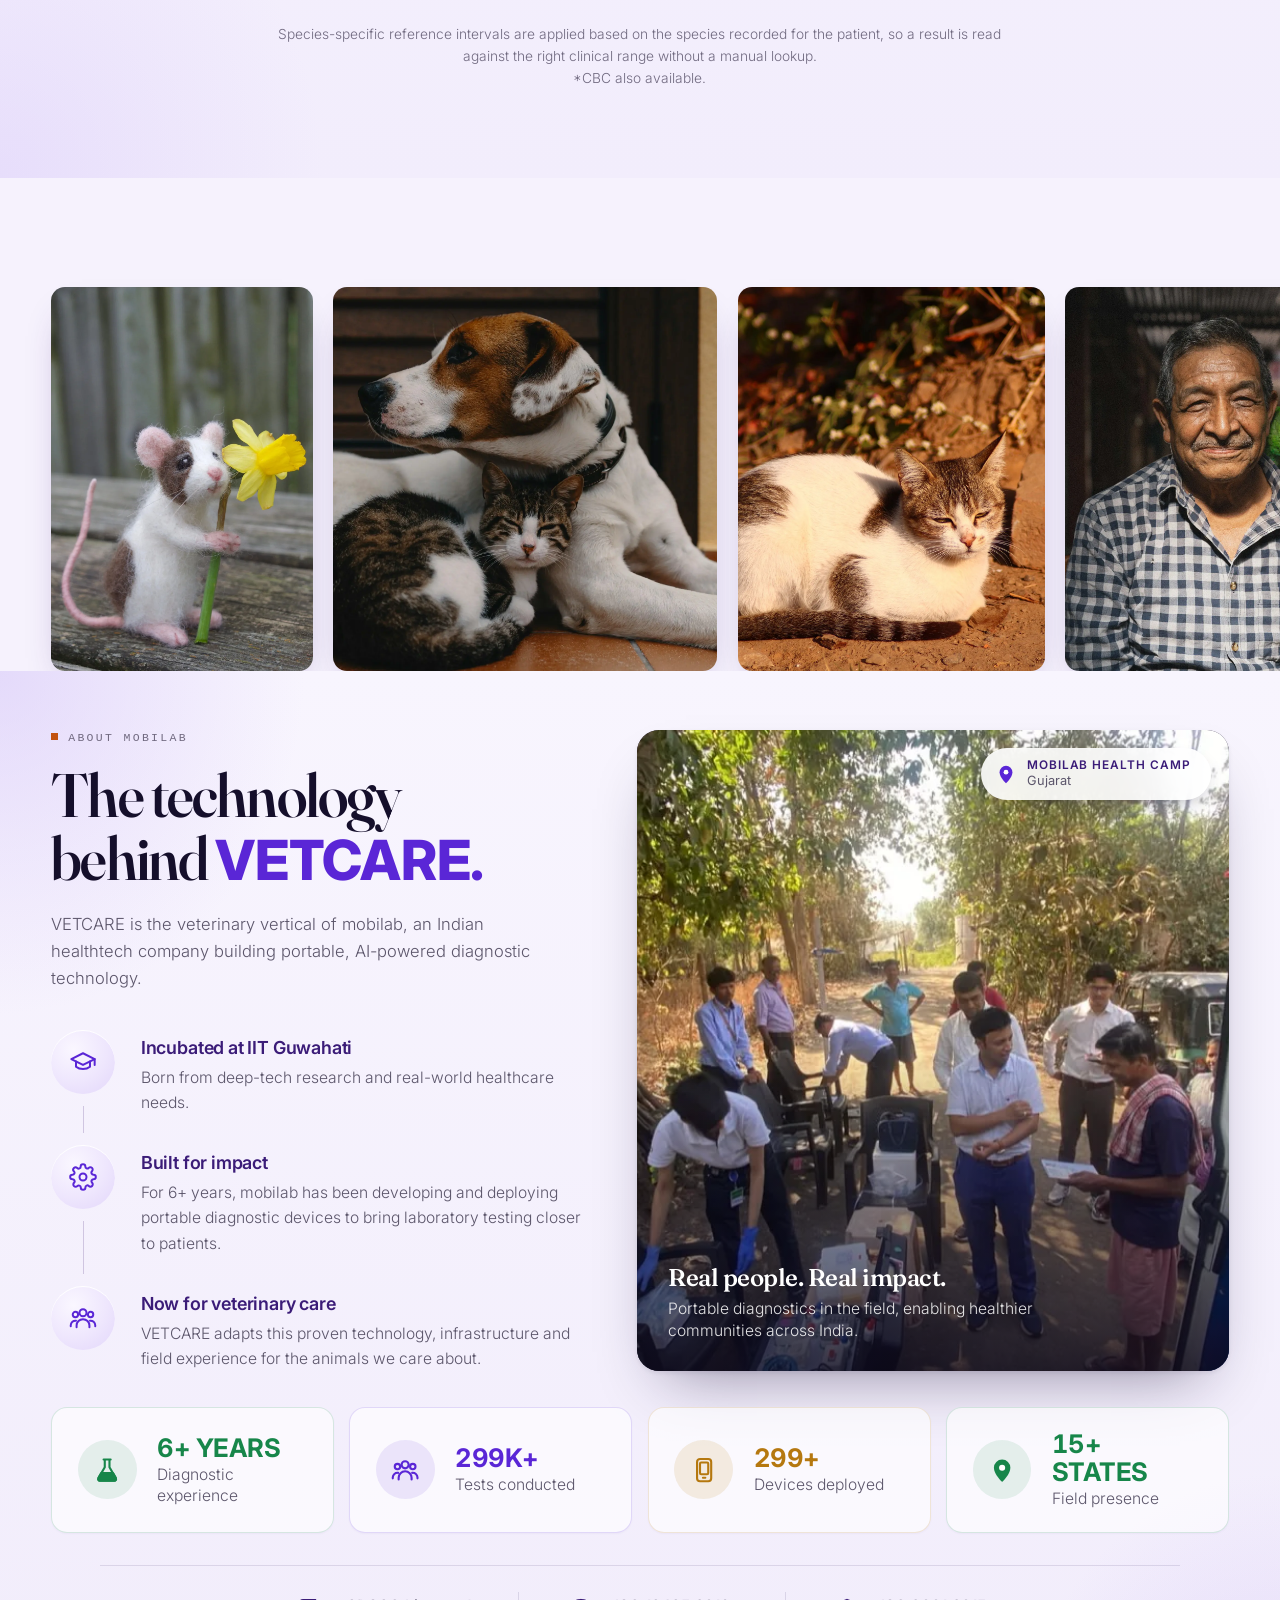
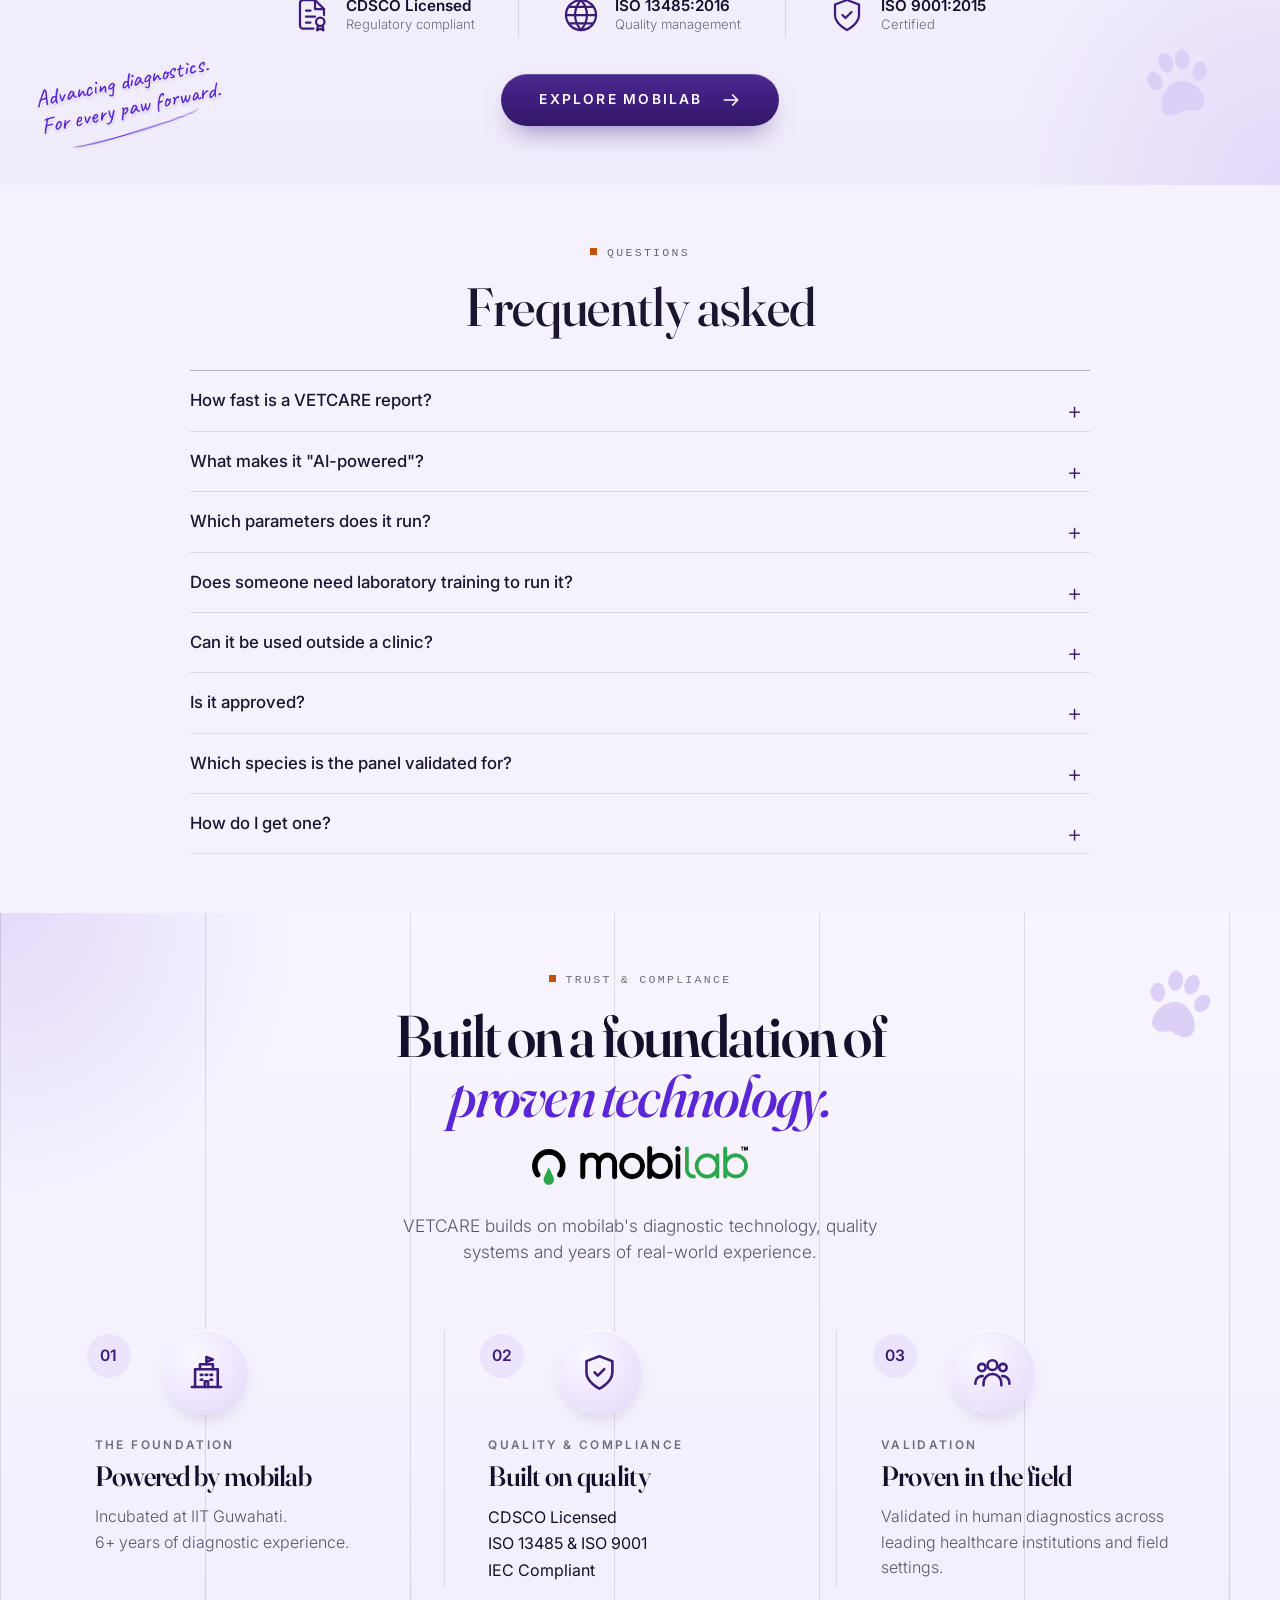
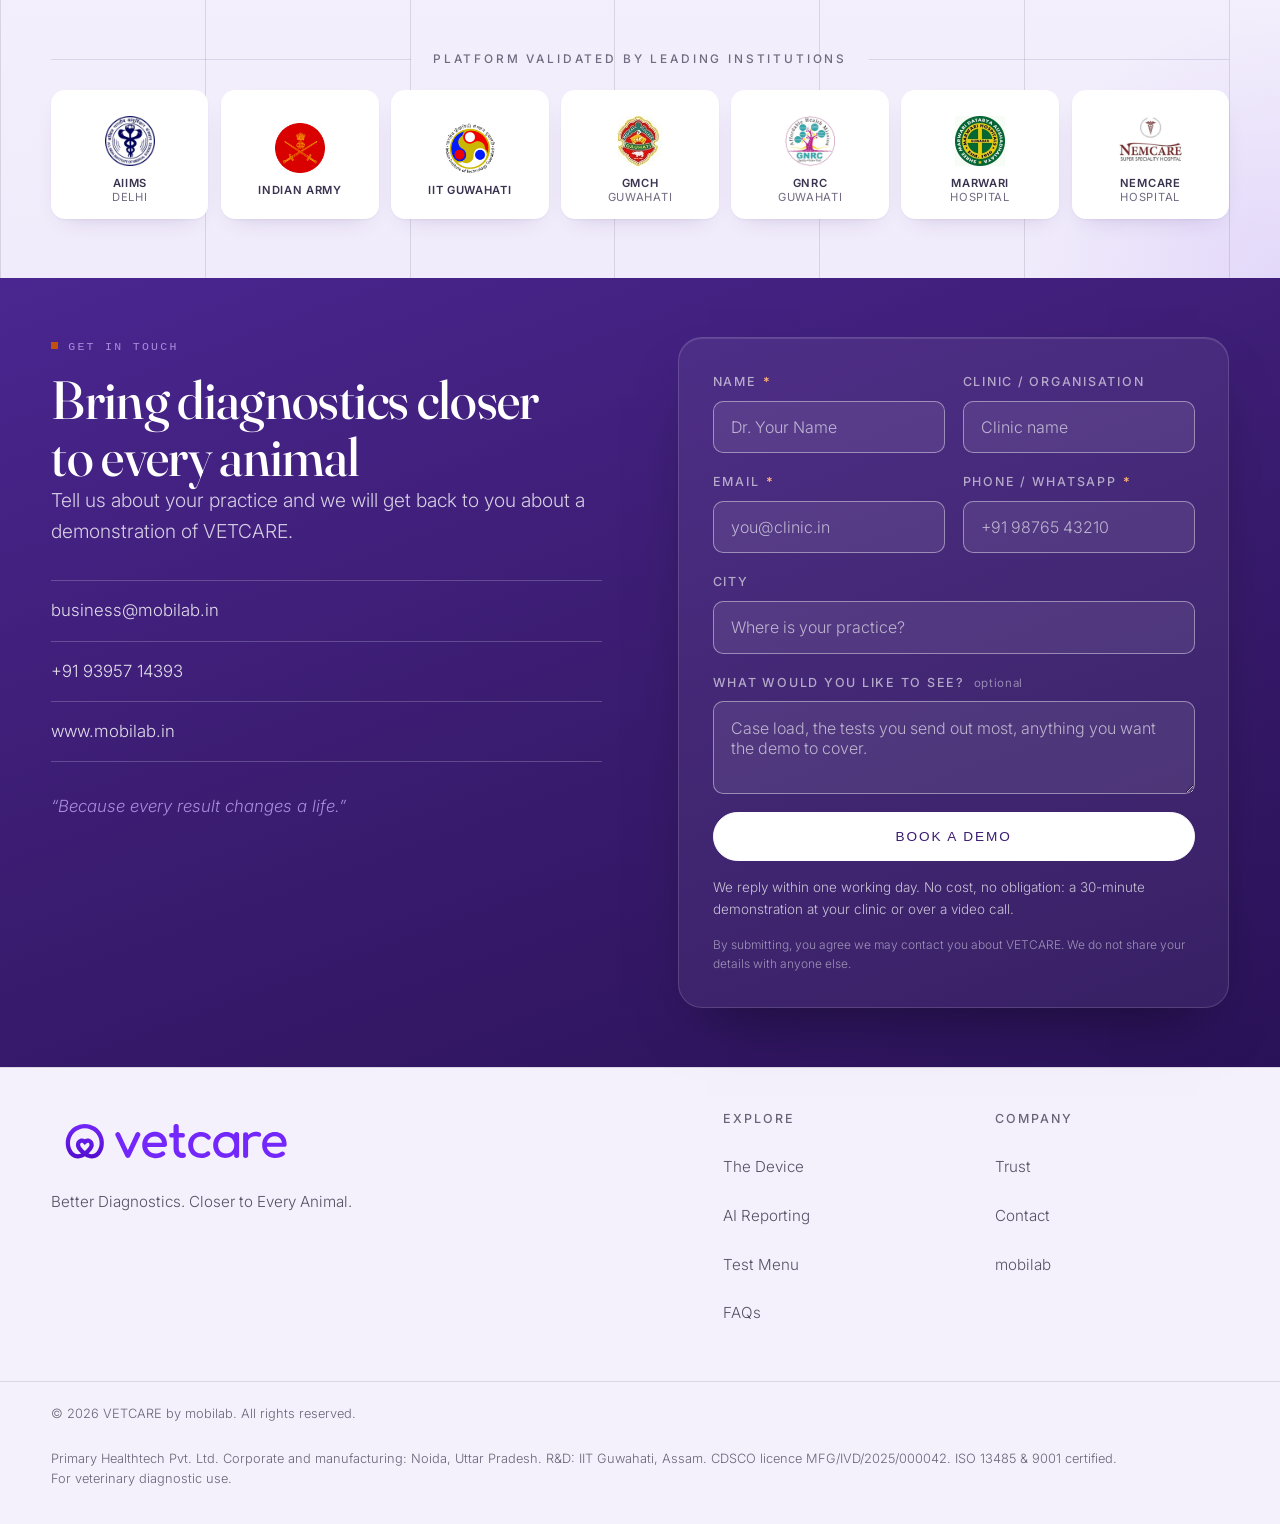
==== commit e0ee7c0b: "Sync latest site changes from petlab-web Motion effects (fx.js, motion.min.js), hospital/research/mo" ====
--- a/index.html
+++ b/index.html
@@ -4,7 +4,7 @@
 <meta charset="UTF-8">
 <meta name="viewport" content="width=device-width, initial-scale=1.0">
 <title>VETCARE by mobilab | AI-Powered Pet Diagnostics That Come To You</title>
-<meta name="description" content="VETCARE by mobilab: India's first truly AI-powered point-of-care veterinary blood testing device. 17 parameters, 5 clinical profiles, AI-analysed report in ~30 minutes, at your clinic, not a distant lab.">
+<meta name="description" content="VETCARE by mobilab: India's first truly AI-powered point-of-care veterinary blood testing device. 44 parameters, 7 clinical profiles, AI-analysed report in ~30 minutes, at your clinic, not a distant lab.">
 <meta name="theme-color" content="#F5F1FC">
 <link rel="canonical" href="https://petlab.in/">
 
@@ -17,7 +17,7 @@
 <meta property="og:site_name" content="VETCARE by mobilab">
 <meta property="og:url" content="https://petlab.in/">
 <meta property="og:title" content="VETCARE: the AI-powered pet lab that comes to you">
-<meta property="og:description" content="India's first AI-powered point-of-care veterinary blood analyser. 17 parameters, 5 clinical profiles, an AI-analysed report in ~30 minutes, at your clinic, not a distant lab. Built on mobilab's CDSCO-licensed platform.">
+<meta property="og:description" content="India's first AI-powered point-of-care veterinary blood analyser. 44 parameters, 7 clinical profiles, an AI-analysed report in ~30 minutes, at your clinic, not a distant lab. Built on mobilab's CDSCO-licensed platform.">
 <meta property="og:image" content="https://petlab.in/assets/brand/og-cover.jpg">
 <meta property="og:image:width" content="1200">
 <meta property="og:image:height" content="630">
@@ -31,8 +31,8 @@
 <link rel="preconnect" href="https://fonts.googleapis.com">
 <link rel="preconnect" href="https://fonts.gstatic.com" crossorigin>
 <link href="https://fonts.googleapis.com/css2?family=Fraunces:ital,opsz,wght@0,9..144,400..700;1,9..144,400..700&family=Inter:wght@300;400;500;600;700;800&family=Caveat:wght@500;600&display=swap" rel="stylesheet">
-<link rel="preload" as="image" href="assets/photos/hero-clinic.webp?v=2" type="image/webp" fetchpriority="high">
-<link rel="stylesheet" href="styles.css?v=32">
+<link rel="preload" as="image" href="assets/photos/hero-clinic.webp?v=3" type="image/webp" fetchpriority="high">
+<link rel="stylesheet" href="styles.css?v=34">
 <script>document.documentElement.className+=' js';</script>
 <script type="application/ld+json">
 {
@@ -88,7 +88,7 @@
    "image": "https://petlab.in/assets/brand/og-cover.jpg",
    "url": "https://petlab.in/",
    "category": "Veterinary diagnostic equipment",
-   "description": "An AI-powered portable point-of-care blood analyser for veterinary practice. 17 parameters across 5 clinical profiles, with species-aware reference ranges and an AI-analysed report in about 30 minutes.",
+   "description": "An AI-powered portable point-of-care blood analyser for veterinary practice. 44 parameters across 7 clinical profiles, with species-aware reference ranges and an AI-analysed report in about 30 minutes.",
    "audience": {
     "@type": "Audience",
     "audienceType": "Veterinarians and veterinary clinics"
@@ -102,7 +102,7 @@
     {
      "@type": "PropertyValue",
      "name": "Parameters",
-     "value": "11 across 5 clinical profiles"
+     "value": "44 across 7 clinical profiles"
     },
     {
      "@type": "PropertyValue",
@@ -156,7 +156,7 @@
      "name": "Which parameters does it run?",
      "acceptedAnswer": {
       "@type": "Answer",
-      "text": "Seventeen parameters across five clinical profiles: Liver (AST, ALT, Total Protein, Albumin, Globulin, Total Bilirubin, A/G Ratio, AST/ALT Ratio), Kidney (Urea, Creatinine, BUN, BUN/Creatinine Ratio, Urea/Creatinine Ratio), Diabetic (Glucose), Lipid (Cholesterol, Triglyceride) and Haematology (Haemoglobin)."
+      "text": "Forty-four parameters across seven clinical profiles: Liver (SGOT/AST, SGPT/ALT, SGOT/SGPT Ratio, Total Protein, Albumin, Globulin, A/G Ratio, Total, Direct and Indirect Bilirubin, ALP, GGT), Kidney & Urinary (Urea, Creatinine, BUN, BUN/Creatinine Ratio, Urea/Creatinine Ratio, Urine Creatinine, Microalbumin, uACR), Metabolic & Minerals (Glucose, Uric Acid, Total Calcium, Phosphorus, Magnesium), Lipid (Total Cholesterol, Triglycerides, LDL, HDL, Non-HDL, Cholesterol/HDL, LDL/HDL and Triglycerides/HDL Ratios), Electrolytes (Sodium, Potassium, Chloride), Pancreas (Amylase, Lipase) and Haematology & Iron (Haemoglobin, Iron, UIBC, TIBC, Transferrin Saturation, CRP)."
      }
     },
     {
@@ -244,9 +244,9 @@
   <div class="hero__bg" id="heroDepth">
     <div class="hero__layer" data-depth="1">
       <picture>
-        <source srcset="assets/photos/hero-clinic.webp?v=2" type="image/webp">
-        <img src="assets/photos/hero-clinic.jpg?v=2" width="1789" height="879" fetchpriority="high" decoding="async"
-             alt="A veterinarian with a golden retriever behind the VETCARE case, with the VETCARE dashboard on a laptop and the app on a phone, on a clinic bench.">
+        <source srcset="assets/photos/hero-clinic.webp?v=3" type="image/webp">
+        <img src="assets/photos/hero-clinic.jpg?v=3" width="1672" height="941" fetchpriority="high" decoding="async"
+             alt="The open VETCARE case showing its testing modules and on-lid quick-start guide, with the VETCARE app on a phone beside it.">
       </picture>
       <p class="hero__chip glass" data-depth="2" aria-hidden="true">
         <span class="hero__chipDot"></span>
@@ -258,7 +258,7 @@
 
   <div class="wrap hero__inner">
     <div class="hero__copy">
-      <p class="eyebrow reveal">AI-powered point-of-care diagnostics <span class="brk"></span>for veterinarians</p>
+      <p class="eyebrow reveal">AI-powered portable diagnostics <span class="brk"></span>for veterinarians</p>
       <h1 class="reveal" data-d="1">Veterinary Diagnostics. <em>Right Where Care Happens.</em></h1>
       <p class="hero__lead reveal" data-d="2">Run essential diagnostics in-clinic and get AI-assisted results
         during the consultation - no courier, no two-day wait.</p>
@@ -302,7 +302,7 @@
 <section class="ribbon">
   <div class="wrap ribbon__inner">
     <span>Built on mobilab's CDSCO-licensed platform</span><span>ISO 13485 &amp; 9001</span><span>Platform validated at AIIMS</span>
-    <span>250,000+ tests on the platform</span><span>200+ deployments</span><span>15+ states</span>
+    <span><span class="num" data-to="250000" data-suffix="+">250,000+</span> tests on the platform</span><span><span class="num" data-to="200" data-suffix="+">200+</span> deployments</span><span><span class="num" data-to="15" data-suffix="+">15+</span> states</span>
   </div>
 </section>
 
@@ -392,7 +392,7 @@
       <figure class="diff__device reveal" data-d="1">
         <span class="diff__glow" aria-hidden="true"></span>
         <div class="diff__float">
-          <picture><source srcset="assets/device/petlab-ecosystem.webp?v=5" type="image/webp"><img src="assets/device/petlab-ecosystem.jpg?v=5" width="1600" height="800" loading="lazy" decoding="async"
+          <picture><source srcset="assets/device/petlab-ecosystem.webp?v=6" type="image/webp"><img src="assets/device/petlab-ecosystem.jpg?v=6" width="1594" height="987" loading="lazy" decoding="async"
                alt="The VETCARE ecosystem: the benchtop analyser, the VETCARE Duo, the field case, and the VETCARE dashboard on a laptop and app on a phone."></picture>
         </div>
         <span class="diff__floor" aria-hidden="true"></span>
@@ -433,8 +433,8 @@
     <div class="near__grid">
       <article class="place reveal">
         <div class="place__card" data-tilt="5">
-          <div class="place__media"><picture><source srcset="assets/photos/care-clinic.webp" type="image/webp"><img src="assets/photos/care-clinic.jpg" width="956" height="636" loading="lazy" decoding="async"
-               alt="A veterinarian with a golden retriever on a clinic table, the VETCARE case and a tablet report beside them."></picture></div>
+          <div class="place__media"><picture><source srcset="assets/photos/care-clinic.webp?v=2" type="image/webp"><img src="assets/photos/care-clinic.jpg?v=2" width="1536" height="1024" loading="lazy" decoding="async"
+               alt="A veterinarian with a golden retriever on a clinic table, the VETCARE case and a laptop report beside them."></picture></div>
           <div class="place__body">
             <span class="place__badge" aria-hidden="true"><svg viewBox="0 0 24 24" fill="none" stroke="currentColor" stroke-width="1.6" stroke-linecap="round" stroke-linejoin="round"><path d="M4 21V8.5L12 4l8 4.5V21"/><path d="M9 21v-5h6v5M12 8.4v4M10 10.4h4M2.5 21h19"/></svg></span>
             <h3>At the clinic</h3>
@@ -444,7 +444,7 @@
       </article>
       <article class="place reveal" data-d="1">
         <div class="place__card" data-tilt="5">
-          <div class="place__media"><picture><source srcset="assets/photos/care-home.webp" type="image/webp"><img src="assets/photos/care-home.jpg" width="1588" height="1330" loading="lazy" decoding="async"
+          <div class="place__media"><picture><source srcset="assets/photos/care-home.webp?v=2" type="image/webp"><img src="assets/photos/care-home.jpg?v=2" width="1371" height="1148" loading="lazy" decoding="async"
                alt="A veterinary nurse kneeling on a living-room rug with a long-haired cat, the VETCARE case and laptop beside them."></picture></div>
           <div class="place__body">
             <span class="place__badge" aria-hidden="true"><svg viewBox="0 0 24 24" fill="none" stroke="currentColor" stroke-width="1.6" stroke-linecap="round" stroke-linejoin="round"><path d="M3.5 11 12 4l8.5 7"/><path d="M5.5 9.5V20h13V9.5"/><path d="M10 20v-5.5h4V20"/></svg></span>
@@ -455,7 +455,7 @@
       </article>
       <article class="place reveal" data-d="2">
         <div class="place__card" data-tilt="5">
-          <div class="place__media"><picture><source srcset="assets/photos/care-camp.webp" type="image/webp"><img src="assets/photos/care-camp.jpg" width="1371" height="1148" loading="lazy" decoding="async"
+          <div class="place__media"><picture><source srcset="assets/photos/care-camp.webp?v=2" type="image/webp"><img src="assets/photos/care-camp.jpg?v=2" width="1371" height="1148" loading="lazy" decoding="async"
                alt="A VETCARE field vet checking a horse at an outdoor camp, the VETCARE case, sample tubes and laptop on a folding table."></picture></div>
           <div class="place__body">
             <span class="place__badge" aria-hidden="true"><svg viewBox="0 0 24 24" fill="none" stroke="currentColor" stroke-width="1.6" stroke-linecap="round" stroke-linejoin="round"><path d="M2.5 20 9 8l6.5 12"/><path d="M12.8 14.8 15.5 10l6 10H2.5"/><path d="M9 14.5l1.8 5.5M17.6 3.6v3M16.1 5.1h3"/></svg></span>
@@ -466,8 +466,8 @@
       </article>
       <article class="place reveal" data-d="3">
         <div class="place__card" data-tilt="5">
-          <div class="place__media"><img src="assets/illustrations/care-hospital.svg" width="1000" height="800" loading="lazy" decoding="async"
-               alt="A veterinary hospital ward: a vet monitors a dog on an exam table, with an IV stand, a wall vitals screen and the VETCARE analyser on a trolley."></div>
+          <div class="place__media"><picture><source srcset="assets/photos/care-hospital.webp" type="image/webp"><img src="assets/photos/care-hospital.jpg" width="1536" height="1024" loading="lazy" decoding="async"
+               alt="A vet examining a rabbit on a hospital table, with the VETCARE case and a tablet report beside them."></picture></div>
           <div class="place__body">
             <span class="place__badge" aria-hidden="true"><svg viewBox="0 0 24 24" fill="none" stroke="currentColor" stroke-width="1.6" stroke-linecap="round" stroke-linejoin="round"><path d="M3 21V9l5-3.5V21M8 5.5V21M8 5.5 13 2l8 5v14"/><path d="M14.5 9.5v5M12 12h5M11 21v-4h4v4M2 21h20"/></svg></span>
             <h3>At a veterinary hospital</h3>
@@ -477,8 +477,8 @@
       </article>
       <article class="place reveal" data-d="4">
         <div class="place__card" data-tilt="5">
-          <div class="place__media"><img src="assets/illustrations/care-research.svg" width="1000" height="800" loading="lazy" decoding="async"
-               alt="A research institute bench: a researcher at a microscope beside flasks, a sample-tube rack, a laptop with charts and the VETCARE analyser."></div>
+          <div class="place__media"><picture><source srcset="assets/photos/care-research.webp" type="image/webp"><img src="assets/photos/care-research.jpg" width="1536" height="1024" loading="lazy" decoding="async"
+               alt="A researcher holding a white mouse at a laboratory bench, with the VETCARE case, laptop report and microscopes around them."></picture></div>
           <div class="place__body">
             <span class="place__badge" aria-hidden="true"><svg viewBox="0 0 24 24" fill="none" stroke="currentColor" stroke-width="1.6" stroke-linecap="round" stroke-linejoin="round"><path d="M9.5 3h5M10.5 3v5.2L5.6 16.4A3 3 0 0 0 8.3 21h7.4a3 3 0 0 0 2.7-4.6L13.5 8.2V3"/><path d="M7.6 15h8.8"/></svg></span>
             <h3>At a research institute</h3>
@@ -548,6 +548,25 @@
       <li><svg viewBox="0 0 24 24" fill="none" stroke="currentColor" stroke-width="1.6" stroke-linecap="round" aria-hidden="true"><circle cx="12" cy="12" r="8.6"/><path d="M12 7.2V12l3.2 2"/></svg><div><strong>Faster clinical decisions</strong><span>Get results when it matters</span></div></li>
       <li><svg viewBox="0 0 24 24" fill="none" stroke="currentColor" stroke-width="1.6" stroke-linecap="round" stroke-linejoin="round" aria-hidden="true"><path d="M12 20.4s-8-4.7-8-10.8A4.6 4.6 0 0 1 12 6.8a4.6 4.6 0 0 1 8 2.8c0 6.1-8 10.8-8 10.8z"/></svg><div><strong>Better outcomes for more animals</strong><span>Timely care, healthier lives</span></div></li>
     </ul>
+
+    <!-- the same shift, as numbers side by side — every claim here is the
+         page's own copy, restated in one glance -->
+    <div class="cmp reveal" data-d="1">
+      <p class="cmp__kicker">At a glance</p>
+      <table>
+        <thead>
+          <tr><th scope="col"><span class="visually-hidden">Aspect</span></th><th scope="col">Central laboratory</th><th scope="col">VETCARE on-site</th></tr>
+        </thead>
+        <tbody>
+          <tr><th scope="row">Turnaround</th><td>24–48 hours</td><td>~30 minutes</td></tr>
+          <tr><th scope="row">Where the test runs</th><td>A laboratory somewhere else</td><td>In the room with the animal</td></tr>
+          <tr><th scope="row">Sample handling</th><td>Collected, packed and couriered</td><td>Used right where it is drawn</td></tr>
+          <tr><th scope="row">Clinical decision</th><td>On a follow-up, days later</td><td>In the same consultation</td></tr>
+          <tr><th scope="row">Infrastructure</th><td>A fixed laboratory</td><td>One battery-operated rugged case</td></tr>
+          <tr><th scope="row">The report</th><td>Arrives with the courier cycle</td><td>Structured, AI-analysed, species-aware</td></tr>
+        </tbody>
+      </table>
+    </div>
   </div>
 </section>
 
@@ -660,43 +679,55 @@
     <header class="x-head reveal">
       <p class="x-eyebrow x-mono">The test menu</p>
       <h2 class="x-title">Test what <em>matters</em></h2>
-      <p class="x-lead">17 parameters across 5 clinical profiles, supporting organ function, metabolic health and overall wellbeing.</p>
+      <p class="x-lead">44 parameters across 7 clinical profiles, supporting organ function, metabolic health and overall wellbeing.</p>
     </header>
 
     <div class="tm__tabs reveal" id="menuTabs">
       <div class="tm__bar" role="tablist" aria-label="Clinical profiles">
         <button role="tab" id="tab-liver" aria-controls="pane-liver" aria-selected="true" tabindex="0" style="--pc:#5B2FC9"><svg viewBox="0 0 24 24" fill="currentColor" aria-hidden="true"><path d="M2.5 10.2C2.5 6.3 6 4 11.2 4c2.4 0 4.2 1.2 6.3 1.2 2.2 0 4-.6 4 1.6 0 3.3-3.9 5.6-7.4 6.4-1.8.4-2.4 1.6-2.4 3.4v2.2c0 1.1-.9 1.6-1.8 1.1C7 16.9 2.5 14.6 2.5 10.2z"/></svg>Liver</button>
         <button role="tab" id="tab-kidney" aria-controls="pane-kidney" aria-selected="false" tabindex="-1" style="--pc:#1F6FE0"><svg viewBox="0 0 24 24" fill="currentColor" aria-hidden="true"><path d="M8.6 3.5C5.2 3.5 2.5 7 2.5 11.5S4.8 20 7.6 20c1.8 0 2.4-1.5 2.4-3.3v-2.2c0-.9-1.2-1.3-1.2-2.5s1.2-1.6 1.2-2.5V6.3c0-1.6-.3-2.8-1.4-2.8z"/><path d="M15.4 3.5c3.4 0 6.1 3.5 6.1 8S19.2 20 16.4 20c-1.8 0-2.4-1.5-2.4-3.3v-2.2c0-.9 1.2-1.3 1.2-2.5s-1.2-1.6-1.2-2.5V6.3c0-1.6.3-2.8 1.4-2.8z"/><rect x="11.3" y="9" width="1.4" height="12" rx=".7"/></svg>Kidney</button>
-        <button role="tab" id="tab-diabetic" aria-controls="pane-diabetic" aria-selected="false" tabindex="-1" style="--pc:#16935F"><svg viewBox="0 0 24 24" fill="currentColor" aria-hidden="true"><path d="M12 2.5s-6.5 7.4-6.5 11.8a6.5 6.5 0 0 0 13 0C18.5 9.9 12 2.5 12 2.5z"/></svg>Diabetic</button>
+        <button role="tab" id="tab-metabolic" aria-controls="pane-metabolic" aria-selected="false" tabindex="-1" style="--pc:#16935F"><svg viewBox="0 0 24 24" fill="currentColor" aria-hidden="true"><path d="M12 2.5s-6.5 7.4-6.5 11.8a6.5 6.5 0 0 0 13 0C18.5 9.9 12 2.5 12 2.5z"/></svg>Metabolic</button>
         <button role="tab" id="tab-lipid" aria-controls="pane-lipid" aria-selected="false" tabindex="-1" style="--pc:#EE6420"><svg viewBox="0 0 24 24" fill="currentColor" aria-hidden="true"><path d="M12 21s-8.5-5.2-10.3-10.6C.5 6.7 3 3.5 6.5 3.5c2.2 0 3.8 1.1 5.5 3.3 1.7-2.2 3.3-3.3 5.5-3.3 3.5 0 6 3.2 4.8 6.9C20.5 15.8 12 21 12 21z"/><path d="M3.5 11.5h4.3l1.7-3 2.6 6 1.8-3h6.6" fill="none" stroke="#fff" stroke-width="1.5" stroke-linecap="round" stroke-linejoin="round"/></svg>Lipid</button>
+        <button role="tab" id="tab-electro" aria-controls="pane-electro" aria-selected="false" tabindex="-1" style="--pc:#0E8A9C"><svg viewBox="0 0 24 24" fill="currentColor" aria-hidden="true"><path d="M13.2 2 4.6 13.4h5.1L9.8 22l8.6-11.4h-5.1z"/></svg>Electrolytes</button>
+        <button role="tab" id="tab-pancreas" aria-controls="pane-pancreas" aria-selected="false" tabindex="-1" style="--pc:#B07D18"><svg viewBox="0 0 24 24" fill="currentColor" aria-hidden="true"><path d="M9 2.5h6a1 1 0 0 1 0 2h-.5v4.4l5.2 9A2 2 0 0 1 18 21H6a2 2 0 0 1-1.7-3.1l5.2-9V4.5H9a1 1 0 0 1 0-2z"/></svg>Pancreas</button>
         <button role="tab" id="tab-haem" aria-controls="pane-haem" aria-selected="false" tabindex="-1" style="--pc:#DC2F4A"><svg viewBox="0 0 24 24" fill="currentColor" aria-hidden="true"><path d="M12 2.5s-6.5 7.4-6.5 11.8a6.5 6.5 0 0 0 13 0C18.5 9.9 12 2.5 12 2.5z"/><circle cx="10" cy="15.5" r="2.6" fill="#fff" opacity=".85"/><circle cx="14.6" cy="13.4" r="2" fill="#fff" opacity=".85"/></svg>Haematology</button>
       </div>
 
       <div class="tm__card x-card">
         <div class="tm__pane" role="tabpanel" id="pane-liver" aria-labelledby="tab-liver" style="--pc:#5B2FC9;--pt:#F0EAFC">
           <div class="tm__intro"><span class="tm__big" aria-hidden="true"><svg viewBox="0 0 24 24" fill="currentColor"><path d="M2.5 10.2C2.5 6.3 6 4 11.2 4c2.4 0 4.2 1.2 6.3 1.2 2.2 0 4-.6 4 1.6 0 3.3-3.9 5.6-7.4 6.4-1.8.4-2.4 1.6-2.4 3.4v2.2c0 1.1-.9 1.6-1.8 1.1C7 16.9 2.5 14.6 2.5 10.2z"/></svg></span>
-            <div><h3>Liver Profile</h3><p class="tm__count">8 Parameters</p><p class="tm__desc">Assess liver function and overall metabolic health.</p></div></div>
-          <ul class="tm__params"><li>AST (SGOT)</li><li>Albumin</li><li>ALT (SGPT)</li><li>Globulin</li><li>Total Protein</li><li>Total Bilirubin</li><li>A/G Ratio</li><li>AST/ALT Ratio</li></ul>
+            <div><h3>Liver Profile</h3><p class="tm__count">12 Parameters</p><p class="tm__desc">Assess liver function and overall metabolic health.</p></div></div>
+          <ul class="tm__params"><li>SGOT (AST)</li><li>SGPT (ALT)</li><li>SGOT/SGPT Ratio</li><li>Total Protein</li><li>Albumin</li><li>Globulin</li><li>A/G Ratio</li><li>Total Bilirubin</li><li>Direct Bilirubin</li><li>Indirect Bilirubin</li><li>Alkaline Phosphatase (ALP)</li><li>GGT</li></ul>
         </div>
         <div class="tm__pane" role="tabpanel" id="pane-kidney" aria-labelledby="tab-kidney" style="--pc:#1F6FE0;--pt:#EAF2FD" hidden>
           <div class="tm__intro"><span class="tm__big" aria-hidden="true"><svg viewBox="0 0 24 24" fill="currentColor"><path d="M8.6 3.5C5.2 3.5 2.5 7 2.5 11.5S4.8 20 7.6 20c1.8 0 2.4-1.5 2.4-3.3v-2.2c0-.9-1.2-1.3-1.2-2.5s1.2-1.6 1.2-2.5V6.3c0-1.6-.3-2.8-1.4-2.8z"/><path d="M15.4 3.5c3.4 0 6.1 3.5 6.1 8S19.2 20 16.4 20c-1.8 0-2.4-1.5-2.4-3.3v-2.2c0-.9 1.2-1.3 1.2-2.5s-1.2-1.6-1.2-2.5V6.3c0-1.6.3-2.8 1.4-2.8z"/><rect x="11.3" y="9" width="1.4" height="12" rx=".7"/></svg></span>
-            <div><h3>Kidney Profile</h3><p class="tm__count">5 Parameters</p><p class="tm__desc">Assess kidney function and fluid balance.</p></div></div>
-          <ul class="tm__params"><li>Urea</li><li>Creatinine</li><li>BUN</li><li>BUN/Creatinine Ratio</li><li>Urea/Creatinine Ratio</li></ul>
-        </div>
-        <div class="tm__pane" role="tabpanel" id="pane-diabetic" aria-labelledby="tab-diabetic" style="--pc:#16935F;--pt:#E7F5EE" hidden>
+            <div><h3>Kidney &amp; Urinary Profile</h3><p class="tm__count">8 Parameters</p><p class="tm__desc">Assess kidney function, filtration and urinary health.</p></div></div>
+          <ul class="tm__params"><li>Urea</li><li>Creatinine</li><li>Blood Urea Nitrogen (BUN)</li><li>BUN/Creatinine Ratio</li><li>Urea/Creatinine Ratio</li><li>Urine Creatinine</li><li>Microalbumin (Urine)</li><li>Urine ACR (uACR)</li></ul>
+        </div>
+        <div class="tm__pane" role="tabpanel" id="pane-metabolic" aria-labelledby="tab-metabolic" style="--pc:#16935F;--pt:#E7F5EE" hidden>
           <div class="tm__intro"><span class="tm__big" aria-hidden="true"><svg viewBox="0 0 24 24" fill="currentColor"><path d="M12 2.5s-6.5 7.4-6.5 11.8a6.5 6.5 0 0 0 13 0C18.5 9.9 12 2.5 12 2.5z"/></svg></span>
-            <div><h3>Diabetic Profile</h3><p class="tm__count">1 Parameter</p><p class="tm__desc">Helps monitor blood glucose and diabetic health.</p></div></div>
-          <ul class="tm__params tm__params--one"><li>Glucose</li></ul>
+            <div><h3>Metabolic &amp; Minerals</h3><p class="tm__count">5 Parameters</p><p class="tm__desc">Monitor blood glucose, uric acid and key minerals.</p></div></div>
+          <ul class="tm__params"><li>Glucose</li><li>Uric Acid</li><li>Total Calcium</li><li>Phosphorus</li><li>Magnesium</li></ul>
         </div>
         <div class="tm__pane" role="tabpanel" id="pane-lipid" aria-labelledby="tab-lipid" style="--pc:#EE6420;--pt:#FDEEE6" hidden>
           <div class="tm__intro"><span class="tm__big" aria-hidden="true"><svg viewBox="0 0 24 24" fill="currentColor"><path d="M12 21s-8.5-5.2-10.3-10.6C.5 6.7 3 3.5 6.5 3.5c2.2 0 3.8 1.1 5.5 3.3 1.7-2.2 3.3-3.3 5.5-3.3 3.5 0 6 3.2 4.8 6.9C20.5 15.8 12 21 12 21z"/><path d="M3.5 11.5h4.3l1.7-3 2.6 6 1.8-3h6.6" fill="none" stroke="#fff" stroke-width="1.5" stroke-linecap="round" stroke-linejoin="round"/></svg></span>
-            <div><h3>Lipid Profile</h3><p class="tm__count">2 Parameters</p><p class="tm__desc">Helps assess fat metabolism and supports cardiovascular health.</p></div></div>
-          <ul class="tm__params tm__params--one"><li>Cholesterol</li><li>Triglyceride</li></ul>
+            <div><h3>Lipid Profile</h3><p class="tm__count">8 Parameters</p><p class="tm__desc">Helps assess fat metabolism and supports cardiovascular health.</p></div></div>
+          <ul class="tm__params"><li>Total Cholesterol</li><li>Triglycerides</li><li>LDL Cholesterol</li><li>HDL Cholesterol</li><li>Non-HDL Cholesterol</li><li>Cholesterol/HDL Ratio</li><li>LDL/HDL Ratio</li><li>Triglycerides/HDL Ratio</li></ul>
+        </div>
+        <div class="tm__pane" role="tabpanel" id="pane-electro" aria-labelledby="tab-electro" style="--pc:#0E8A9C;--pt:#E6F4F6" hidden>
+          <div class="tm__intro"><span class="tm__big" aria-hidden="true"><svg viewBox="0 0 24 24" fill="currentColor"><path d="M13.2 2 4.6 13.4h5.1L9.8 22l8.6-11.4h-5.1z"/></svg></span>
+            <div><h3>Electrolyte Profile</h3><p class="tm__count">3 Parameters</p><p class="tm__desc">Assess fluid, acid-base and electrolyte balance.</p></div></div>
+          <ul class="tm__params tm__params--one"><li>Sodium (Na⁺)</li><li>Potassium (K⁺)</li><li>Chloride (Cl⁻)</li></ul>
+        </div>
+        <div class="tm__pane" role="tabpanel" id="pane-pancreas" aria-labelledby="tab-pancreas" style="--pc:#B07D18;--pt:#FBF2DF" hidden>
+          <div class="tm__intro"><span class="tm__big" aria-hidden="true"><svg viewBox="0 0 24 24" fill="currentColor"><path d="M9 2.5h6a1 1 0 0 1 0 2h-.5v4.4l5.2 9A2 2 0 0 1 18 21H6a2 2 0 0 1-1.7-3.1l5.2-9V4.5H9a1 1 0 0 1 0-2z"/></svg></span>
+            <div><h3>Pancreatic Profile</h3><p class="tm__count">2 Parameters</p><p class="tm__desc">Assess pancreatic function and digestive health.</p></div></div>
+          <ul class="tm__params tm__params--one"><li>Amylase</li><li>Lipase</li></ul>
         </div>
         <div class="tm__pane" role="tabpanel" id="pane-haem" aria-labelledby="tab-haem" style="--pc:#DC2F4A;--pt:#FDE9EC" hidden>
           <div class="tm__intro"><span class="tm__big" aria-hidden="true"><svg viewBox="0 0 24 24" fill="currentColor"><ellipse cx="8" cy="8" rx="4.6" ry="3.4" transform="rotate(-20 8 8)"/><ellipse cx="7.4" cy="16" rx="4.6" ry="3.4" transform="rotate(-25 7.4 16)"/><circle cx="16.4" cy="14.4" r="4.4"/><path d="M15.2 12.4a2.4 2.4 0 0 0 0 4" fill="none" stroke="#fff" stroke-width="1.4" stroke-linecap="round"/></svg></span>
-            <div><h3>Haematology Profile</h3><p class="tm__count">1 Parameter</p><p class="tm__desc">Helps assess oxygen carrying capacity and overall haematological health.</p></div></div>
-          <ul class="tm__params tm__params--one"><li>Haemoglobin</li></ul>
+            <div><h3>Haematology &amp; Iron</h3><p class="tm__count">6 Parameters</p><p class="tm__desc">Assess oxygen carrying capacity, iron status and inflammation.</p></div></div>
+          <ul class="tm__params"><li>Haemoglobin</li><li>Iron</li><li>UIBC</li><li>Total Iron Binding Capacity (TIBC)</li><li>Transferrin Saturation</li><li>C-Reactive Protein (CRP)</li></ul>
         </div>
 
         <figure class="tm__pets" aria-hidden="true"><picture><source srcset="assets/illustrations/menu-pets.webp" type="image/webp"><img src="assets/illustrations/menu-pets.jpg" width="292" height="342" loading="lazy" decoding="async" alt=""></picture></figure>
@@ -705,8 +736,8 @@
     </div>
 
     <ul class="tm__stats reveal">
-      <li><span class="x-ico" aria-hidden="true"><svg viewBox="0 0 24 24" fill="none" stroke="currentColor" stroke-width="1.7" stroke-linecap="round" stroke-linejoin="round"><path d="M9 3h6M10 3v6.5L4.6 18.8A1.5 1.5 0 0 0 5.9 21h12.2a1.5 1.5 0 0 0 1.3-2.2L14 9.5V3"/><path d="M7 14.5h10"/></svg></span>5 Clinical<br>Profiles</li>
-      <li><span class="x-ico" aria-hidden="true"><svg viewBox="0 0 24 24" fill="none" stroke="currentColor" stroke-width="1.7" stroke-linecap="round" stroke-linejoin="round"><path d="M14 3H6.5A1.5 1.5 0 0 0 5 4.5v15A1.5 1.5 0 0 0 6.5 21h11a1.5 1.5 0 0 0 1.5-1.5V8z"/><path d="M14 3v5h5M8.5 12.5h7M8.5 16h7"/></svg></span>17 Key<br>Parameters</li>
+      <li><span class="x-ico" aria-hidden="true"><svg viewBox="0 0 24 24" fill="none" stroke="currentColor" stroke-width="1.7" stroke-linecap="round" stroke-linejoin="round"><path d="M9 3h6M10 3v6.5L4.6 18.8A1.5 1.5 0 0 0 5.9 21h12.2a1.5 1.5 0 0 0 1.3-2.2L14 9.5V3"/><path d="M7 14.5h10"/></svg></span><span class="num" data-to="7">7</span>&nbsp;Clinical<br>Profiles</li>
+      <li><span class="x-ico" aria-hidden="true"><svg viewBox="0 0 24 24" fill="none" stroke="currentColor" stroke-width="1.7" stroke-linecap="round" stroke-linejoin="round"><path d="M14 3H6.5A1.5 1.5 0 0 0 5 4.5v15A1.5 1.5 0 0 0 6.5 21h11a1.5 1.5 0 0 0 1.5-1.5V8z"/><path d="M14 3v5h5M8.5 12.5h7M8.5 16h7"/></svg></span><span class="num" data-to="44">44</span>&nbsp;Key<br>Parameters</li>
       <li><span class="x-ico" aria-hidden="true"><svg viewBox="0 0 64 64" fill="currentColor"><ellipse cx="14" cy="27" rx="6" ry="8" transform="rotate(-20 14 27)"/><ellipse cx="26" cy="14" rx="6.2" ry="8.4" transform="rotate(-6 26 14)"/><ellipse cx="40" cy="14" rx="6.2" ry="8.4" transform="rotate(6 40 14)"/><ellipse cx="52" cy="27" rx="6" ry="8" transform="rotate(20 52 27)"/><path d="M33 31c-9 0-18 10-18 19 0 6 5 9 10.5 8 3-.6 5-2 7.5-2s4.5 1.4 7.5 2C46 59 51 56 51 50c0-9-9-19-18-19z"/></svg></span>Species-aware<br>reference ranges</li>
       <li><span class="x-ico" aria-hidden="true"><svg viewBox="0 0 24 24" fill="currentColor"><path d="M12 2c.8 5.2 4.8 9.2 10 10-5.2.8-9.2 4.8-10 10-.8-5.2-4.8-9.2-10-10 5.2-.8 9.2-4.8 10-10z"/></svg></span>Fast, reliable<br>insights</li>
     </ul>
@@ -719,7 +750,7 @@
 <section class="gallery" aria-label="The animals this is for">
   <div class="wrap"><p class="gallery__script reveal">For every patient. <span>Every time.</span></p></div>
   <div class="gallery__track">
-    <figure><picture><source srcset="assets/photos/pet-husky.webp" type="image/webp"><img src="assets/photos/pet-husky.jpg" loading="lazy" width="1400" height="1050" alt="A husky resting calmly, photographed in a studio."></picture></figure>
+    <figure><picture><source srcset="assets/photos/pet-mouse.webp" type="image/webp"><img src="assets/photos/pet-mouse.jpg" loading="lazy" width="1021" height="1500" alt="A pet mouse standing up and holding a yellow daffodil."></picture></figure>
     <figure><picture><source srcset="assets/photos/pet-dog-cat.webp" type="image/webp"><img src="assets/photos/pet-dog-cat.jpg" loading="lazy" width="1400" height="1400" alt="A tabby kitten dozing curled up against a white and brown dog."></picture></figure>
     <figure><picture><source srcset="assets/photos/pet-cat-sun.webp" type="image/webp"><img src="assets/photos/pet-cat-sun.jpg" loading="lazy" width="1200" height="1500" alt="A cat dozing in warm sunlight."></picture></figure>
     <figure><picture><source srcset="assets/photos/pet-parrot-owner.webp" type="image/webp"><img src="assets/photos/pet-parrot-owner.jpg" loading="lazy" width="1200" height="1500" alt="A smiling older man with a green parrot perched on his shoulder."></picture></figure>
@@ -765,10 +796,10 @@
     </div>
 
     <ul class="ab__stats reveal">
-      <li class="is-green"><span class="ab__sicon" aria-hidden="true"><svg viewBox="0 0 24 24" fill="none" stroke="currentColor" stroke-width="1.8" stroke-linecap="round" stroke-linejoin="round"><path d="M9 3h6M10 3v6.5L4.6 18.8A1.5 1.5 0 0 0 5.9 21h12.2a1.5 1.5 0 0 0 1.3-2.2L14 9.5V3"/><path d="M7 14.5h10l2.4 4.3a1.5 1.5 0 0 1-1.3 2.2H5.9a1.5 1.5 0 0 1-1.3-2.2z" fill="currentColor"/></svg></span><p><strong>6+ years</strong>Diagnostic experience</p></li>
-      <li><span class="ab__sicon" aria-hidden="true"><svg viewBox="0 0 24 24" fill="none" stroke="currentColor" stroke-width="1.8" stroke-linecap="round" stroke-linejoin="round"><circle cx="12" cy="7.5" r="3"/><circle cx="5.5" cy="9" r="2.3"/><circle cx="18.5" cy="9" r="2.3"/><path d="M6.5 20v-1.5a5.5 5.5 0 0 1 11 0V20"/><path d="M1.5 19v-.8A4 4 0 0 1 6 14.3"/><path d="M22.5 19v-.8a4 4 0 0 0-4.5-3.9"/></svg></span><p><strong>300K+</strong>Tests conducted</p></li>
-      <li class="is-amber"><span class="ab__sicon" aria-hidden="true"><svg viewBox="0 0 24 24" fill="none" stroke="currentColor" stroke-width="1.8" stroke-linecap="round" stroke-linejoin="round"><rect x="6" y="2.5" width="12" height="19" rx="2.5"/><rect x="8.5" y="5.5" width="7" height="10" rx="1"/><path d="M11 18.5h2"/></svg></span><p><strong>300+</strong>Devices deployed</p></li>
-      <li class="is-green"><span class="ab__sicon" aria-hidden="true"><svg viewBox="0 0 24 24"><path fill="currentColor" d="M12 22s7-6.2 7-12a7 7 0 0 0-14 0c0 5.8 7 12 7 12z"/><circle cx="12" cy="10" r="2.6" fill="#fff"/></svg></span><p><strong>15+ states</strong>Field presence</p></li>
+      <li class="is-green"><span class="ab__sicon" aria-hidden="true"><svg viewBox="0 0 24 24" fill="none" stroke="currentColor" stroke-width="1.8" stroke-linecap="round" stroke-linejoin="round"><path d="M9 3h6M10 3v6.5L4.6 18.8A1.5 1.5 0 0 0 5.9 21h12.2a1.5 1.5 0 0 0 1.3-2.2L14 9.5V3"/><path d="M7 14.5h10l2.4 4.3a1.5 1.5 0 0 1-1.3 2.2H5.9a1.5 1.5 0 0 1-1.3-2.2z" fill="currentColor"/></svg></span><p><strong><span class="num" data-to="6" data-suffix="+">6+</span> years</strong>Diagnostic experience</p></li>
+      <li><span class="ab__sicon" aria-hidden="true"><svg viewBox="0 0 24 24" fill="none" stroke="currentColor" stroke-width="1.8" stroke-linecap="round" stroke-linejoin="round"><circle cx="12" cy="7.5" r="3"/><circle cx="5.5" cy="9" r="2.3"/><circle cx="18.5" cy="9" r="2.3"/><path d="M6.5 20v-1.5a5.5 5.5 0 0 1 11 0V20"/><path d="M1.5 19v-.8A4 4 0 0 1 6 14.3"/><path d="M22.5 19v-.8a4 4 0 0 0-4.5-3.9"/></svg></span><p><strong><span class="num" data-to="300" data-suffix="K+">300K+</span></strong>Tests conducted</p></li>
+      <li class="is-amber"><span class="ab__sicon" aria-hidden="true"><svg viewBox="0 0 24 24" fill="none" stroke="currentColor" stroke-width="1.8" stroke-linecap="round" stroke-linejoin="round"><rect x="6" y="2.5" width="12" height="19" rx="2.5"/><rect x="8.5" y="5.5" width="7" height="10" rx="1"/><path d="M11 18.5h2"/></svg></span><p><strong><span class="num" data-to="300" data-suffix="+">300+</span></strong>Devices deployed</p></li>
+      <li class="is-green"><span class="ab__sicon" aria-hidden="true"><svg viewBox="0 0 24 24"><path fill="currentColor" d="M12 22s7-6.2 7-12a7 7 0 0 0-14 0c0 5.8 7 12 7 12z"/><circle cx="12" cy="10" r="2.6" fill="#fff"/></svg></span><p><strong><span class="num" data-to="15" data-suffix="+">15+</span> states</strong>Field presence</p></li>
     </ul>
 
     <ul class="ab__certs reveal">
@@ -796,7 +827,7 @@
     <div class="faq__list reveal">
       <details><summary>How fast is a VETCARE report?</summary><p>Around 30 minutes from sample to a structured, AI-analysed report, inside a single consultation rather than the 24–48 hours a central-laboratory round trip typically takes.</p></details>
       <details><summary>What makes it "AI-powered"?</summary><p>The intelligence runs on the device. It applies species-specific reference intervals automatically, auto-flags every parameter high or low, and detects anomalous readings and sample errors before they can mislead a diagnosis. Reports come out structured and shareable, in the vet's preferred language.</p></details>
-      <details><summary>Which parameters does it run?</summary><p>Seventeen parameters across five clinical profiles: Liver (AST, ALT, Total Protein, Albumin, Globulin, Total Bilirubin, A/G Ratio, AST/ALT Ratio), Kidney (Urea, Creatinine, BUN, BUN/Creatinine Ratio, Urea/Creatinine Ratio), Diabetic (Glucose), Lipid (Cholesterol, Triglyceride) and Haematology (Haemoglobin).</p></details>
+      <details><summary>Which parameters does it run?</summary><p>Forty-four parameters across seven clinical profiles: Liver (SGOT/AST, SGPT/ALT, SGOT/SGPT Ratio, Total Protein, Albumin, Globulin, A/G Ratio, Total, Direct and Indirect Bilirubin, ALP, GGT), Kidney &amp; Urinary (Urea, Creatinine, BUN, BUN/Creatinine Ratio, Urea/Creatinine Ratio, Urine Creatinine, Microalbumin, uACR), Metabolic &amp; Minerals (Glucose, Uric Acid, Total Calcium, Phosphorus, Magnesium), Lipid (Total Cholesterol, Triglycerides, LDL, HDL, Non-HDL, Cholesterol/HDL, LDL/HDL and Triglycerides/HDL Ratios), Electrolytes (Sodium, Potassium, Chloride), Pancreas (Amylase, Lipase) and Haematology &amp; Iron (Haemoglobin, Iron, UIBC, TIBC, Transferrin Saturation, CRP).</p></details>
       <details><summary>Does someone need laboratory training to run it?</summary><p>No. The VETCARE Connect app guides the operator step by step, and a veterinary assistant can be fully trained in under a day.</p></details>
       <details><summary>Can it be used outside a clinic?</summary><p>Yes. The unit is battery operated and packed in a single rugged case, so it runs on home visits, at mobile camps and in field settings with no fixed laboratory infrastructure.</p></details>
       <details><summary>Is it approved?</summary><p>VETCARE is built on the mobilab platform, which is CDSCO licensed (MFG/IVD/2025/000042), ISO 13485 &amp; 9001 certified and IEC ESD compliant (61000-4-2:2008 &amp; 61000-4-8:2009), and has been validated in human diagnostics by AIIMS Delhi, the Indian Army, IIT Guwahati and GMCH Guwahati. Veterinary validation of VETCARE is in progress.</p></details>
@@ -805,6 +836,35 @@
     </div>
   </div>
 </section>
+
+<!-- ═══════════ 11b · VETS ON VETCARE (holds until real quotes exist) ═══════
+     The styles (.quotes__grid / .quote) are already in the stylesheet.
+     Replace the placeholder text with genuine, attributed quotes and
+     uncomment — never publish invented testimonials.
+
+<section class="section quotes" id="quotes">
+  <div class="wrap">
+    <header class="head reveal">
+      <p class="label x-mono">From the field</p>
+      <h2>Vets on <em>VETCARE</em></h2>
+    </header>
+    <div class="quotes__grid">
+      <figure class="quote reveal">
+        <blockquote>“Real quote from a practising veterinarian goes here.”</blockquote>
+        <figcaption><b>Dr. Name</b>Clinic, City</figcaption>
+      </figure>
+      <figure class="quote reveal" data-d="1">
+        <blockquote>“Second quote.”</blockquote>
+        <figcaption><b>Dr. Name</b>Clinic, City</figcaption>
+      </figure>
+      <figure class="quote reveal" data-d="2">
+        <blockquote>“Third quote.”</blockquote>
+        <figcaption><b>Dr. Name</b>Clinic, City</figcaption>
+      </figure>
+    </div>
+  </div>
+</section>
+-->
 
 <!-- ═══════════ 12 · TRUST ═══════════ -->
 <section class="section trust tc x-gridbg" id="trust">
@@ -832,7 +892,8 @@
   <div class="wrap">
     <header class="tc__head reveal">
       <p class="tc__eyebrow x-mono">Trust &amp; compliance</p>
-      <h2 class="tc__title">Built on the <em>proven platform</em> of <a href="https://mobilab.in" target="_blank" rel="noopener" aria-label="mobilab website"><img class="tc__moblogo" src="assets/brand/mobilab-logo.png" alt="mobilab" width="800" height="142" loading="lazy" decoding="async"></a></h2>
+      <h2 class="tc__title">Built on a foundation of <em>proven technology.</em></h2>
+      <a class="tc__mobhome" href="https://mobilab.in" target="_blank" rel="noopener" aria-label="mobilab website"><img class="tc__moblogo tc__moblogo--solo" src="assets/brand/mobilab-logo.png" alt="mobilab" width="800" height="142" loading="lazy" decoding="async"></a>
       <p class="tc__lead">VETCARE builds on mobilab's diagnostic technology, quality systems and years of real-world experience.</p>
     </header>
 
@@ -852,7 +913,7 @@
           <span class="tc__icon"><svg viewBox="0 0 24 24" fill="none" stroke="currentColor" stroke-width="1.6" stroke-linecap="round" stroke-linejoin="round"><path d="M12 22s8-4 8-10V5l-8-3-8 3v7c0 6 8 10 8 10z"/><path d="m9 12 2 2 4-4"/></svg></span>
         </div>
         <p class="tc__kicker">Quality &amp; compliance</p>
-        <h3 class="tc__h">Built to quality</h3>
+        <h3 class="tc__h">Built on quality</h3>
         <ul class="tc__list">
           <li>CDSCO Licensed</li>
           <li>ISO 13485 &amp; ISO 9001</li>
@@ -961,6 +1022,13 @@
 </footer>
 
 
+<!-- mobile quick actions: fx.js shows this once the hero scrolls past,
+     and hides it again when the contact form is on screen -->
+<div class="ctabar" id="ctabar">
+  <a href="#contact" class="btn btn--sm ctabar__demo">Book a demo</a>
+  <a href="tel:+919395714393" class="btn btn--sm btn--line ctabar__call">Call us</a>
+</div>
+
 <!-- ═══════════ CHAT WIDGET (interface only · no backend yet) ═══════════ -->
 <div class="chat" id="chat">
   <button class="chat__launcher" id="chatLauncher" aria-expanded="false" aria-controls="chatPanel"
@@ -1014,5 +1082,9 @@
 
 <script src="app.js?v=7"></script>
 <script src="etch.js" defer></script>
+<!-- the motion layer: Motion 14.3.0 (motion.dev) vendored locally, then the
+     enhancements in fx.js. Both optional — the page works without them. -->
+<script src="motion.min.js" defer></script>
+<script src="fx.js?v=2" defer></script>
 </body>
 </html>
--- a/styles.css
+++ b/styles.css
@@ -102,7 +102,7 @@
   display:flex;align-items:center;gap:clamp(20px,3vw,48px);
 }
 .nav__brand{flex:none}
-.nav__brand img{height:48px;width:auto}
+.nav__brand img{height:58px;width:auto}
 .nav__links{display:flex;gap:clamp(18px,2.4vw,40px);margin-left:auto}
 .nav__links a{
   font-size:.85rem;font-weight:400;letter-spacing:.08em;text-transform:uppercase;
@@ -471,7 +471,7 @@
   .glance__grid,.glance__facts,.why__grid,.steps__grid{grid-template-columns:1fr}
   .panels{grid-template-columns:1fr 1fr}
   .hero h1{font-size:clamp(2.2rem,10vw,2.9rem)}
-  .nav__brand img{height:40px}
+  .nav__brand img{height:46px}
   .hero__proof-label{width:100%}
   .hero__proof-logos{gap:22px}
   .hero__proof-logos img{height:24px}
@@ -742,7 +742,7 @@
   .nav__links{gap:clamp(12px,1.5vw,26px)}
   .nav__links a{font-size:.78rem;letter-spacing:.06em;white-space:nowrap}
   .nav__inner{gap:clamp(14px,1.8vw,30px)}
-  .nav__brand img{height:52px}
+  .nav__brand img{height:66px}
   .nav .btn--sm{padding:.8em 1.35em;font-size:.72rem;white-space:nowrap}
 }
 @media (min-width:861px) and (max-width:1240px){
@@ -1255,7 +1255,7 @@
   .nav__toggle{margin-left:2px}
 }
 @media (max-width:400px){
-  .nav__brand img{height:35px}
+  .nav__brand img{height:40px}
   .nav .btn--sm{padding:.72em .95em;font-size:.68rem;letter-spacing:.06em;min-height:44px}
   .nav__inner{gap:8px}
 }
@@ -1506,7 +1506,22 @@
 }
 
 /* ═══ THE PETLAB DIFFERENCE ═══ */
-.diff{background:linear-gradient(180deg,#F5F0FD 0%,#EDE5FA 100%)}
+.diff{background:linear-gradient(180deg,var(--ground) 0%,#F5F0FD 22%,#EDE5FA 100%)}
+/* the top blob fades in below the section seam instead of being cut by it */
+.diff .blob--tl{
+  -webkit-mask-image:linear-gradient(to bottom,transparent 6vw,#000 16vw);
+  mask-image:linear-gradient(to bottom,transparent 6vw,#000 16vw);
+}
+/* the pillars' blueprint rules carry on into this section, fading out where the device glow begins */
+.diff::before{
+  content:"";position:absolute;top:0;left:0;right:0;height:clamp(260px,34vw,520px);
+  pointer-events:none;z-index:0;
+  background-image:repeating-linear-gradient(to right,
+    var(--rule) 0,var(--rule) 1px,transparent 1px,transparent clamp(150px,16vw,250px));
+  -webkit-mask-image:linear-gradient(to bottom,#000 0,rgba(0,0,0,.55) 45%,transparent 100%);
+  mask-image:linear-gradient(to bottom,#000 0,rgba(0,0,0,.55) 45%,transparent 100%);
+}
+.diff__scene{position:relative;z-index:1}
 .diff .head{margin-bottom:clamp(10px,2vw,24px)}
 .diff__stage{
   display:grid;grid-template-columns:minmax(220px,1fr) minmax(0,1.9fr) minmax(220px,1fr);
@@ -2246,7 +2261,8 @@
 .tm__script--l{top:clamp(40px,4vw,70px);left:clamp(20px,3vw,60px)}
 .tm__script--r{top:clamp(46px,4.6vw,80px);right:clamp(20px,3vw,60px)}
 .tm__paw{top:clamp(40px,4vw,70px);right:clamp(190px,21vw,360px);transform:rotate(14deg)}
-.tm__bar{display:grid;grid-template-columns:repeat(5,minmax(0,1fr));gap:clamp(8px,1.1vw,18px);margin-bottom:clamp(14px,1.6vw,22px)}
+.tm__bar{display:grid;grid-template-columns:repeat(7,minmax(0,1fr));gap:clamp(8px,1.1vw,18px);margin-bottom:clamp(14px,1.6vw,22px)}
+@media (max-width:1180px){.tm__bar{grid-template-columns:repeat(4,minmax(0,1fr))}}
 .tm__bar button{
   display:flex;align-items:center;justify-content:center;gap:clamp(8px,1vw,14px);min-height:clamp(54px,4.6vw,70px);padding:0 12px;
   border:0;border-radius:999px;background:#fff;color:var(--x-brand);font:600 clamp(.92rem,1.2vw,1.2rem)/1 var(--x-sans);cursor:pointer;
@@ -2579,6 +2595,9 @@
 
 /* the mobilab wordmark set inline in the trust heading, sized to the type */
 .tc__moblogo{display:inline-block;height:.8em;width:auto;vertical-align:-.1em;margin-left:.08em}
+/* the logo sits on its own line under the trust title, as in the approved design */
+.tc__mobhome{display:block;text-align:center}
+.tc__moblogo--solo{height:clamp(30px,3vw,42px);margin:clamp(12px,1.6vw,20px) auto 0}
 
 /* ── hero motion prototypes (B + C) · duo.html only ── */
 
@@ -2602,3 +2621,89 @@
   0%,100%{transform:translateY(0);opacity:.8}
   50%{transform:translateY(-5px);opacity:.45}
 }
+
+/* ════════════════════════════════════════════════════════════════
+   6.0 · MOTION & CONVERSION PASS
+   Scrollspy, stat counters, the lab-vs-VETCARE comparison and the
+   mobile quick-action bar. fx.js drives the behaviour; without it,
+   or under reduced motion, everything here stays inert and the page
+   reads exactly as before.
+   ════════════════════════════════════════════════════════════════ */
+
+/* the nav underlines the section being read */
+.nav__links a.active{color:var(--ink);border-bottom-color:var(--purple)}
+
+/* counted numbers hold their width while they run */
+.num{font-variant-numeric:tabular-nums}
+
+/* read by screen readers, invisible on screen */
+.visually-hidden{position:absolute;width:1px;height:1px;padding:0;margin:-1px;overflow:hidden;clip:rect(0 0 0 0);white-space:nowrap;border:0}
+
+/* hero headline words animate individually */
+.hw{display:inline-block}
+
+/* keep the pet-gallery drift on the compositor */
+.gallery__track{will-change:transform}
+
+/* the chat panel springs from its own corner */
+.chat__panel{transform-origin:100% 100%}
+
+/* primary buttons catch a sweep of light on hover (fx.js adds the
+   magnetic pull that pairs with it) */
+@media (prefers-reduced-motion:no-preference){
+  .btn--3d{position:relative;overflow:hidden}
+  .btn--3d::after{
+    content:"";position:absolute;top:-10%;bottom:-10%;left:-60%;width:36%;
+    background:linear-gradient(105deg,rgba(255,255,255,0) 0%,rgba(255,255,255,.4) 50%,rgba(255,255,255,0) 100%);
+    transform:skewX(-18deg);pointer-events:none;
+  }
+  .btn--3d:hover::after{animation:btnShine .75s var(--ease)}
+  @keyframes btnShine{to{left:125%}}
+}
+
+/* ── the shift, as numbers side by side ── */
+.cmp{max-width:1020px;margin:clamp(44px,5vw,76px) auto 0}
+.cmp__kicker{text-align:center;font-size:.8rem;font-weight:500;letter-spacing:.22em;text-transform:uppercase;color:var(--ink-faint);margin:0 0 18px}
+.cmp table{
+  width:100%;border-collapse:separate;border-spacing:0;
+  background:rgba(255,255,255,.72);border:1px solid var(--rule);border-radius:18px;overflow:hidden;
+  font-size:clamp(.82rem,1vw,.98rem);line-height:1.5;
+}
+.cmp th,.cmp td{padding:clamp(10px,1.6vw,18px) clamp(12px,2vw,26px);text-align:left;vertical-align:top}
+.cmp thead th{font-weight:500;letter-spacing:.08em;text-transform:uppercase;font-size:.72rem;color:var(--ink-faint);border-bottom:1px solid var(--rule-strong)}
+.cmp tbody th{font-weight:500;color:var(--ink);width:22%}
+.cmp tbody td{color:var(--ink-soft);font-weight:300}
+.cmp tbody tr+tr th,.cmp tbody tr+tr td{border-top:1px solid var(--rule)}
+.cmp th:last-child,.cmp td:last-child{background:rgba(60,29,115,.06)}
+.cmp thead th:last-child{color:var(--purple)}
+.cmp tbody td:last-child{color:var(--ink);font-weight:400}
+@media (max-width:640px){
+  .cmp tbody th{width:28%}
+  .cmp th,.cmp td{padding:10px 12px}
+}
+
+/* ── mobile quick actions: in after the hero, aside at the form ── */
+.ctabar{
+  position:fixed;left:0;right:0;bottom:0;z-index:70;display:none;gap:10px;align-items:center;
+  padding:10px clamp(14px,4vw,20px) calc(10px + env(safe-area-inset-bottom));
+  background:rgba(245,241,252,.94);backdrop-filter:blur(14px);box-shadow:0 -1px 0 var(--rule);
+  visibility:hidden;transform:translateY(102%);
+  transition:transform .45s var(--ease),visibility 0s .45s;
+}
+.ctabar.show{visibility:visible;transform:none;transition:transform .45s var(--ease)}
+.ctabar__demo{flex:1}
+@media (max-width:860px){
+  .ctabar{display:flex}
+  .chat{transition:bottom .45s var(--ease)}
+  .ctabar.show ~ .chat{bottom:calc(74px + env(safe-area-inset-bottom))}
+}
+@media (prefers-reduced-motion:reduce){.ctabar,.ctabar.show{transition:none}}
+
+/* ── vets on VETCARE: ready for the day real quotes exist; the markup
+     ships commented out beside the trust section until then ── */
+.quotes__grid{display:grid;grid-template-columns:repeat(3,minmax(0,1fr));gap:clamp(16px,2vw,28px)}
+.quote{background:rgba(255,255,255,.72);border:1px solid var(--rule);border-radius:18px;padding:clamp(20px,2.4vw,32px);margin:0}
+.quote blockquote{margin:0 0 18px;font-family:var(--font-display);font-size:clamp(1.05rem,1.4vw,1.3rem);font-style:italic;line-height:1.5}
+.quote figcaption{font-size:.88rem;color:var(--ink-soft)}
+.quote figcaption b{display:block;color:var(--ink);font-weight:500}
+@media (max-width:860px){.quotes__grid{grid-template-columns:1fr}}
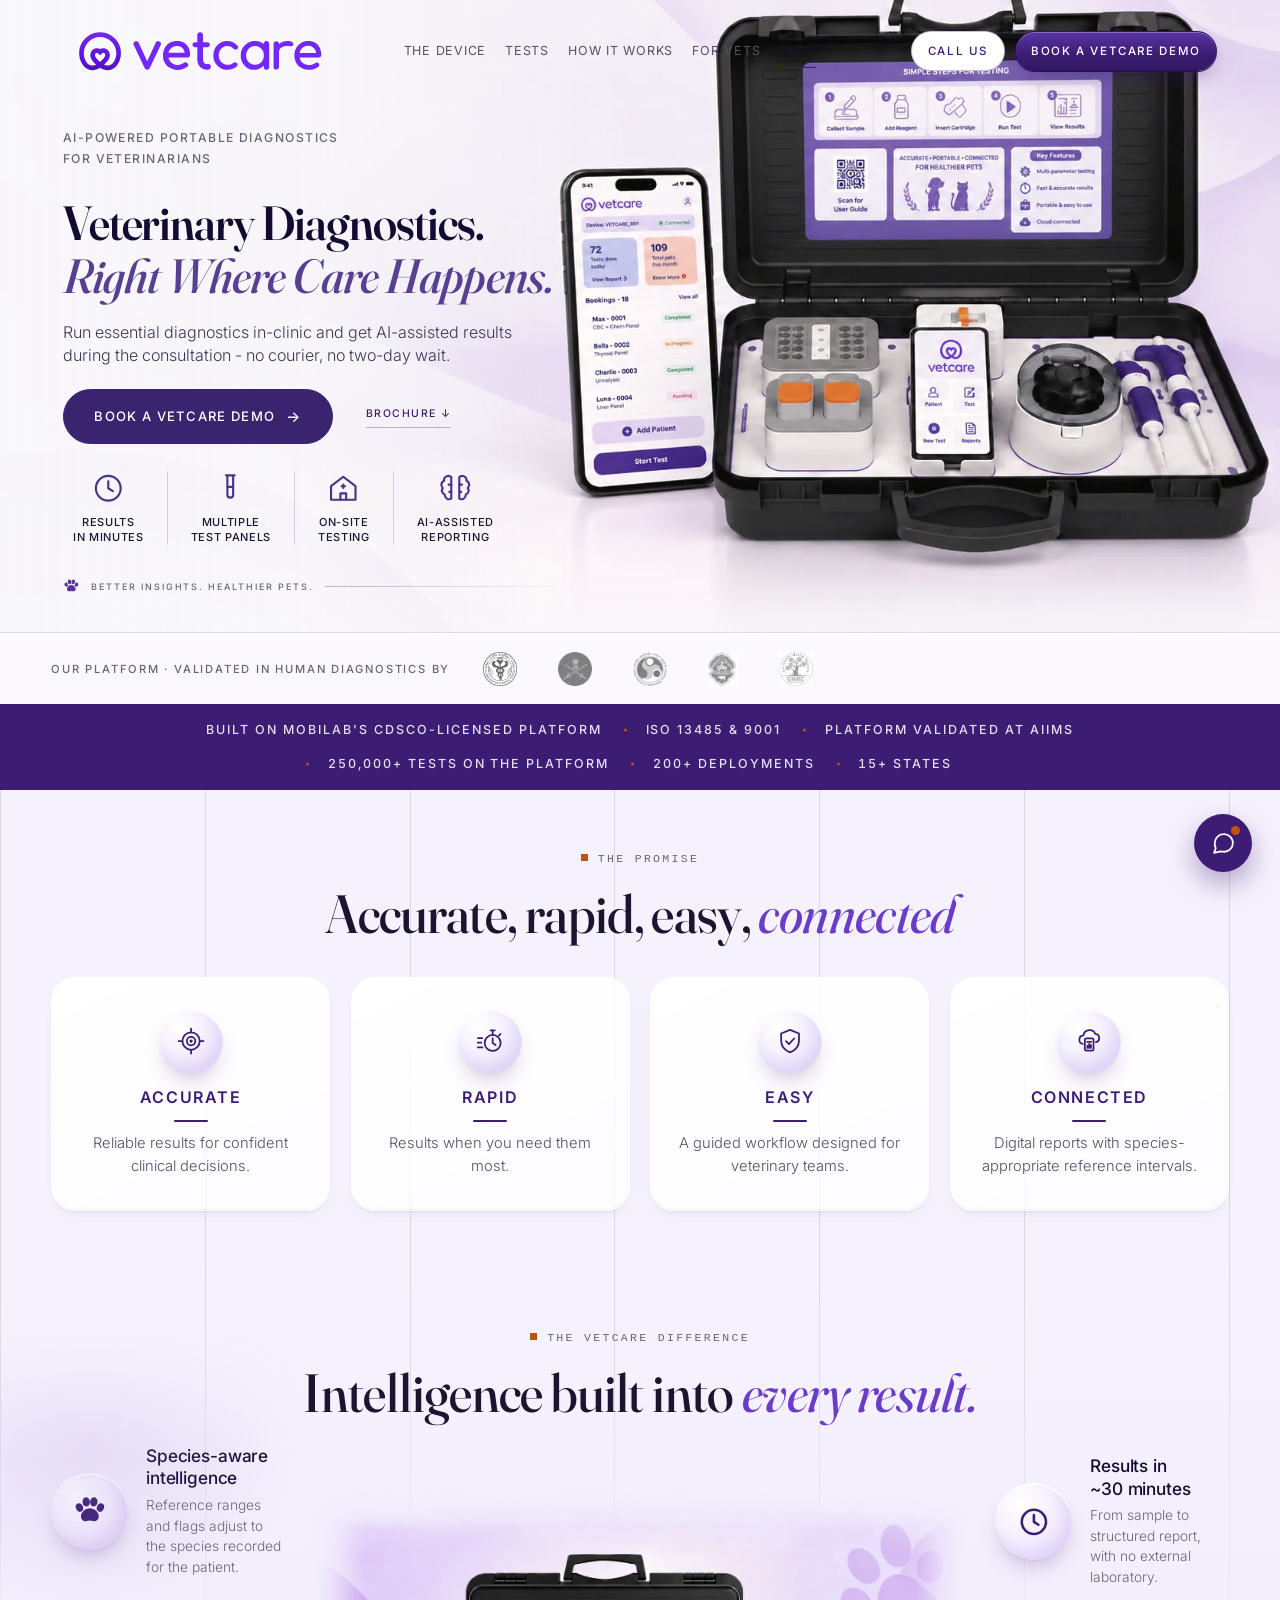
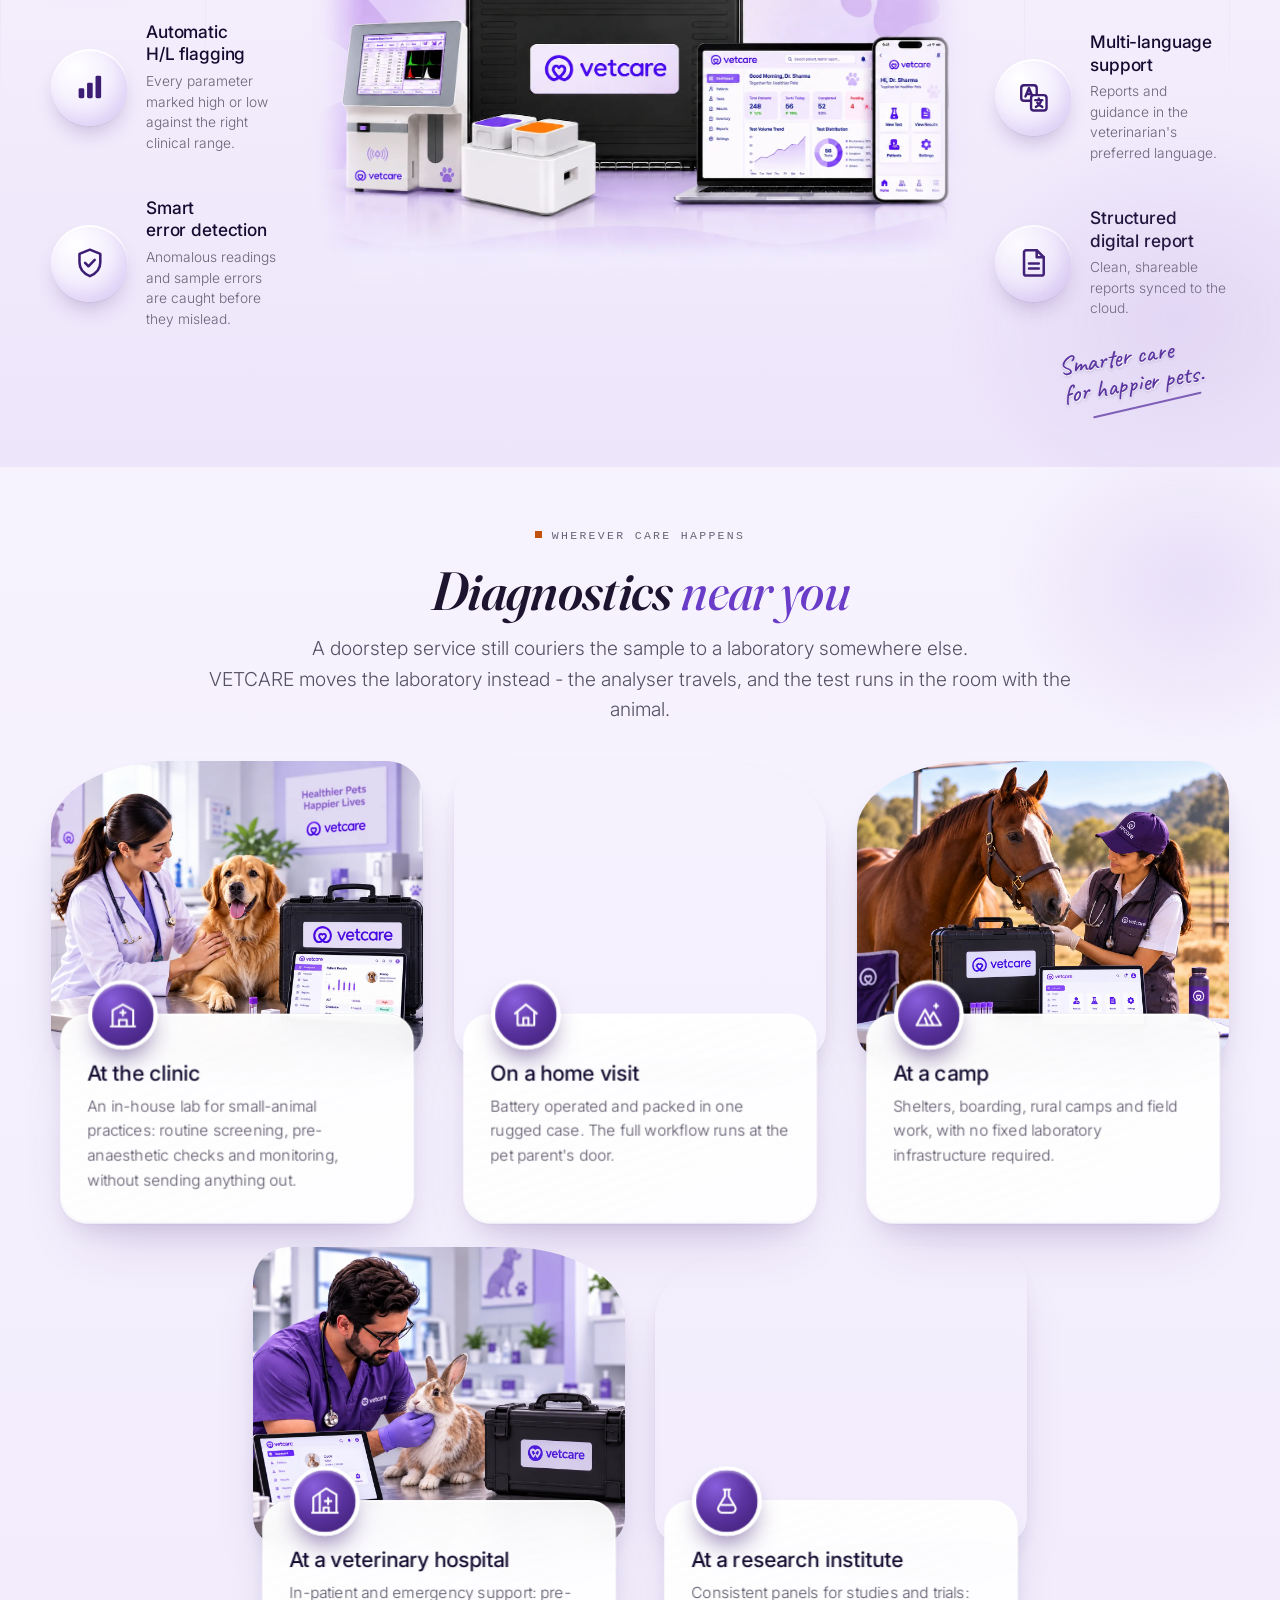
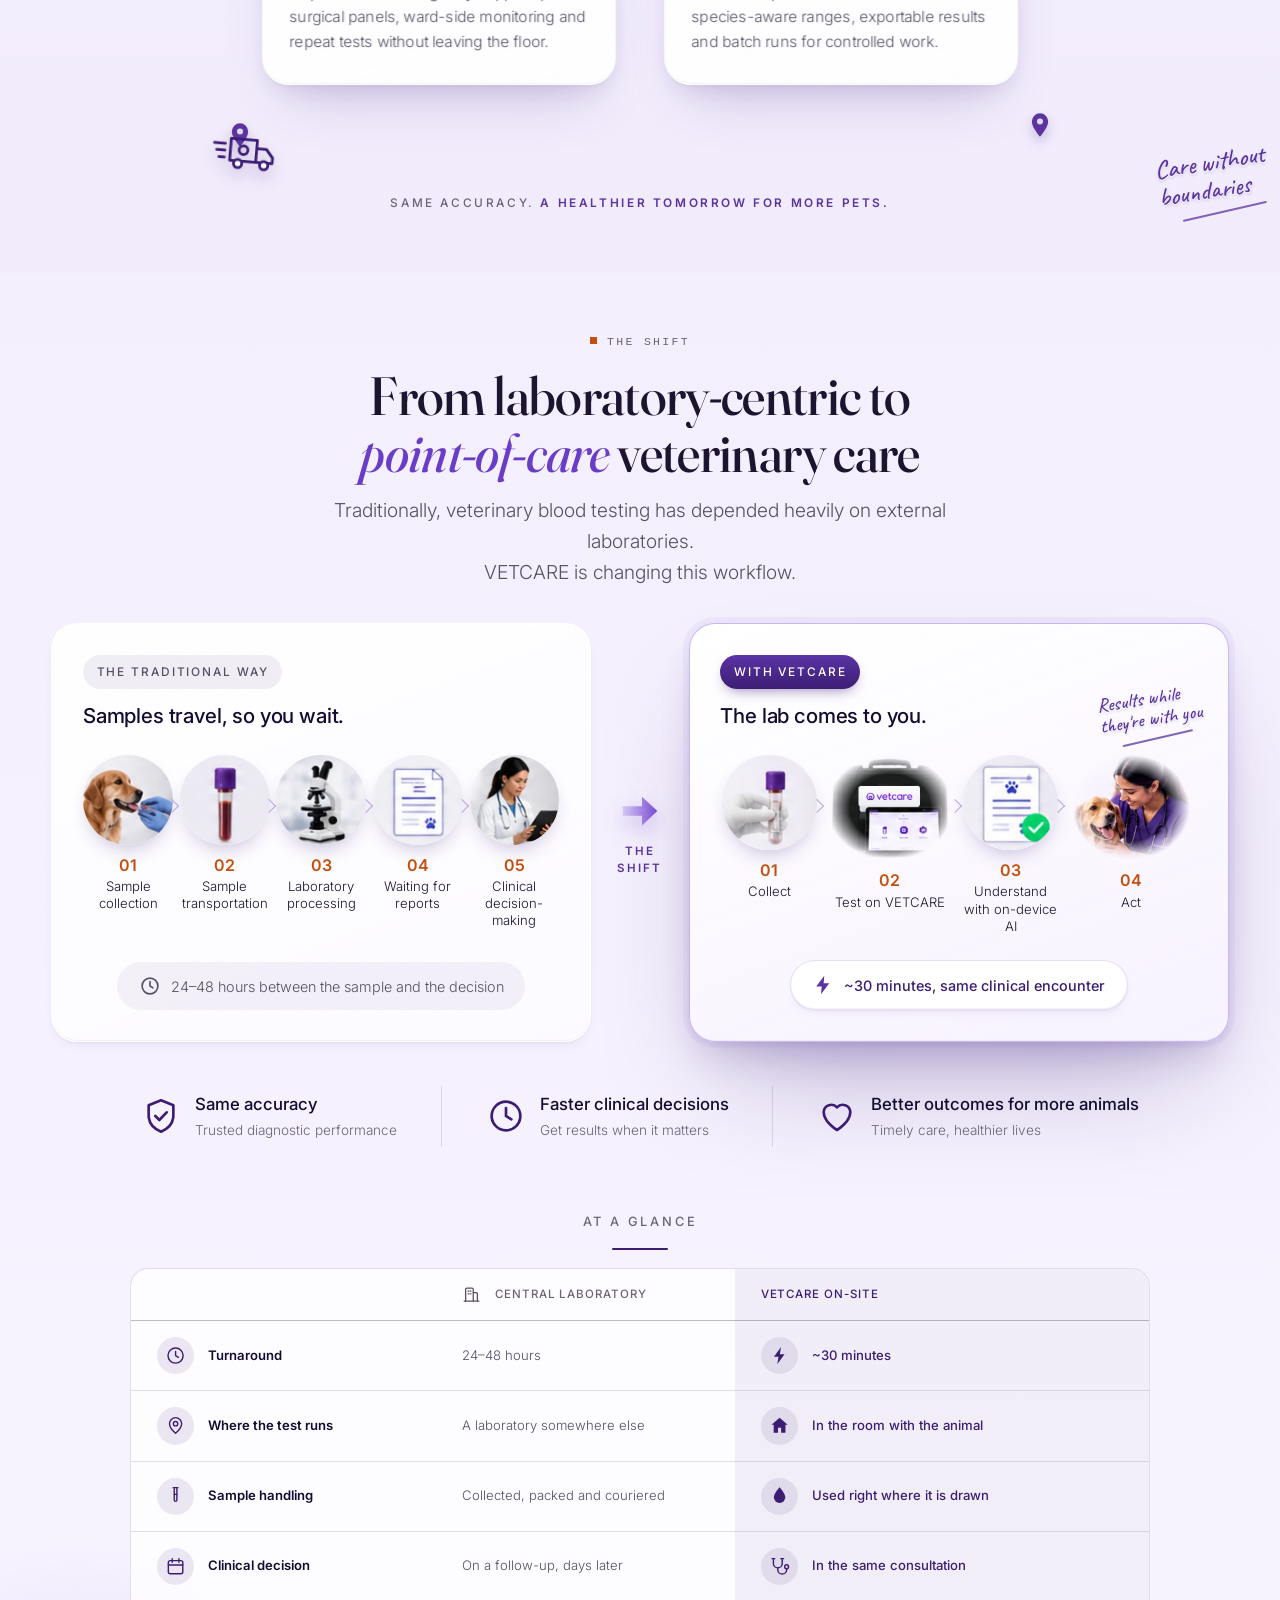
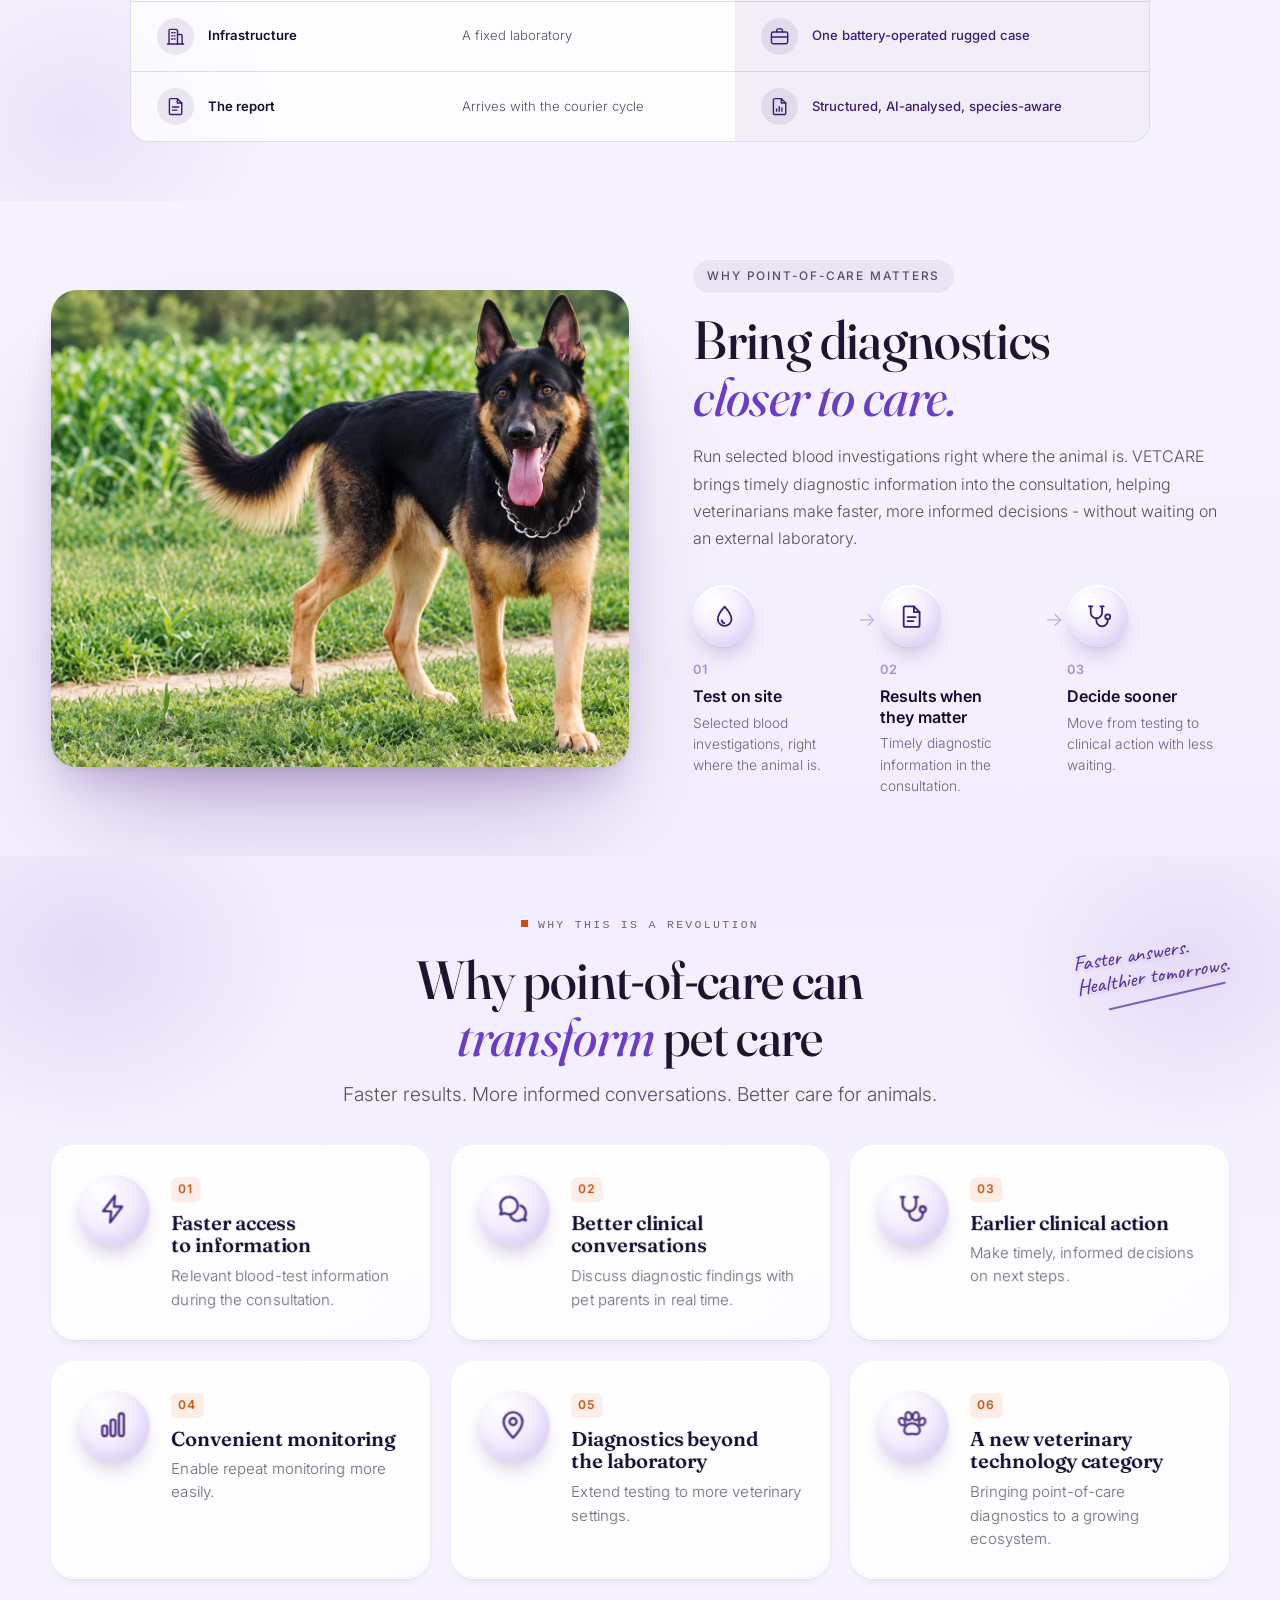
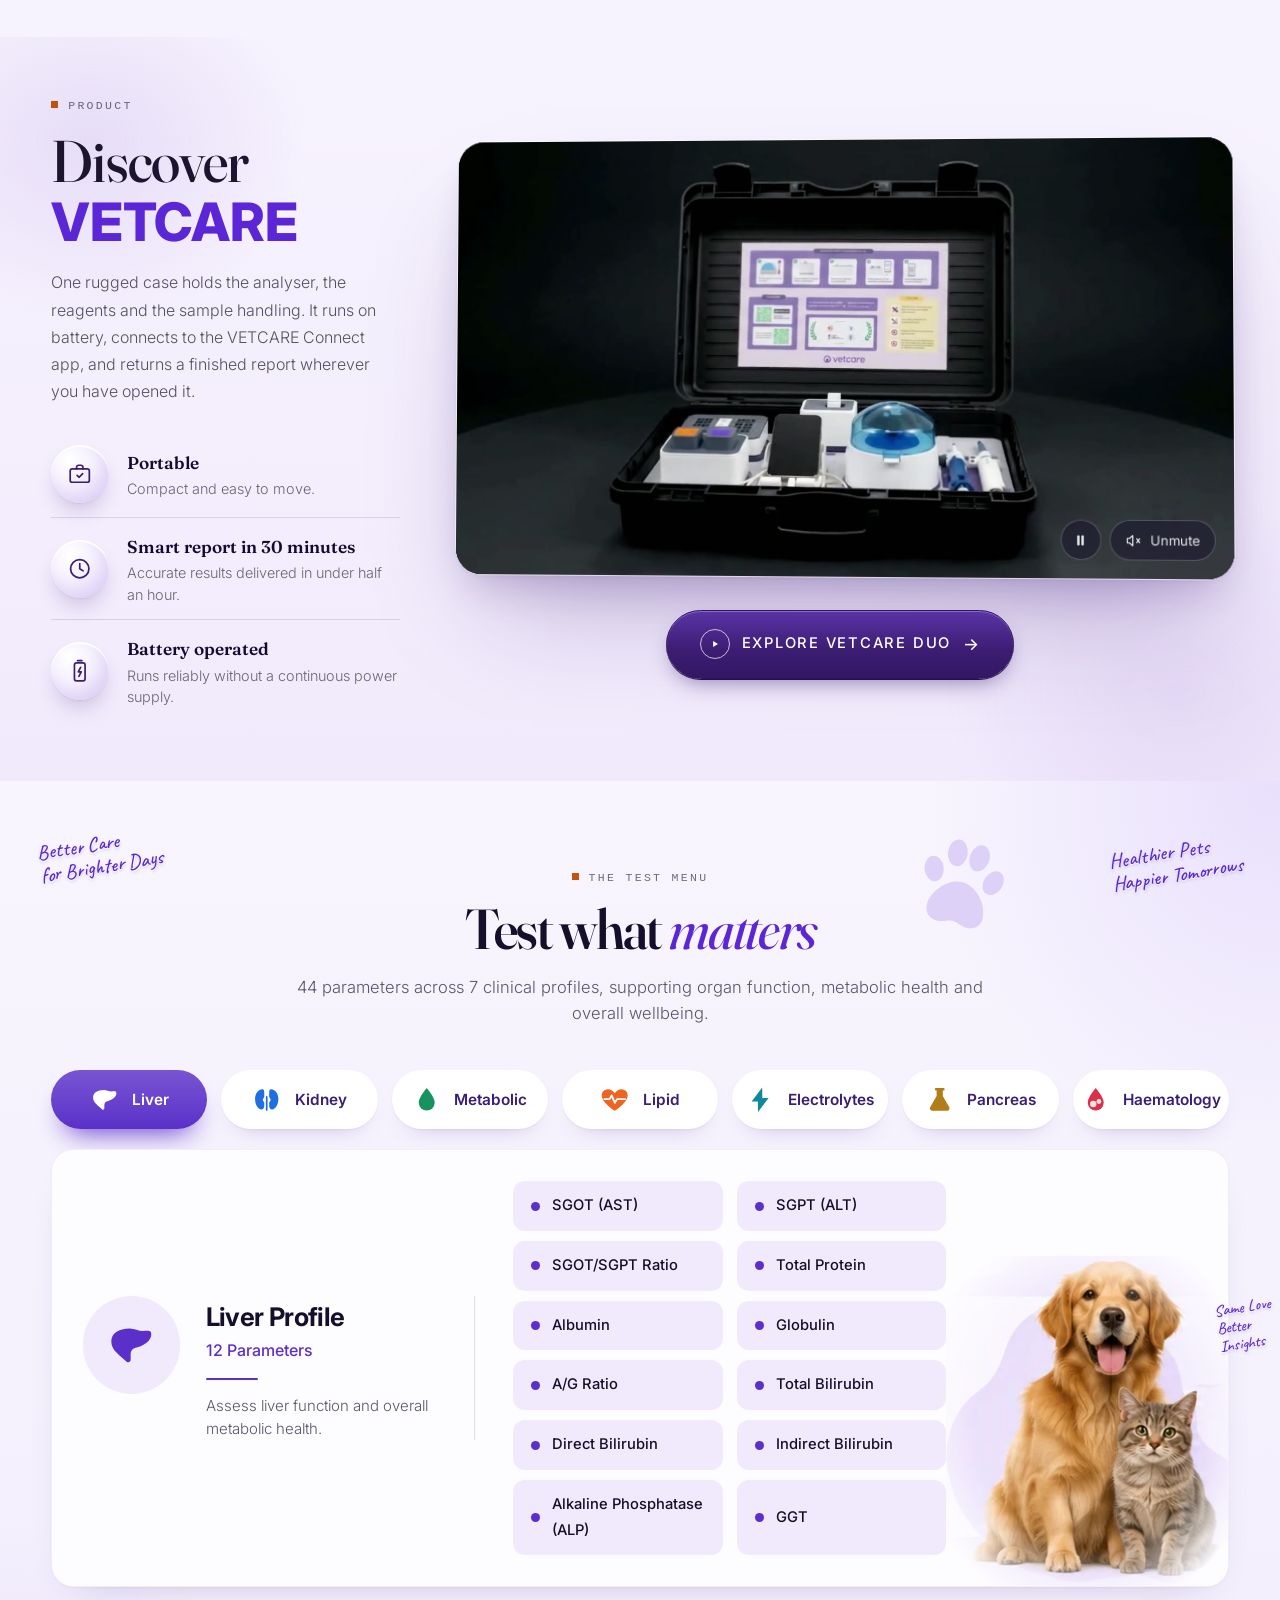
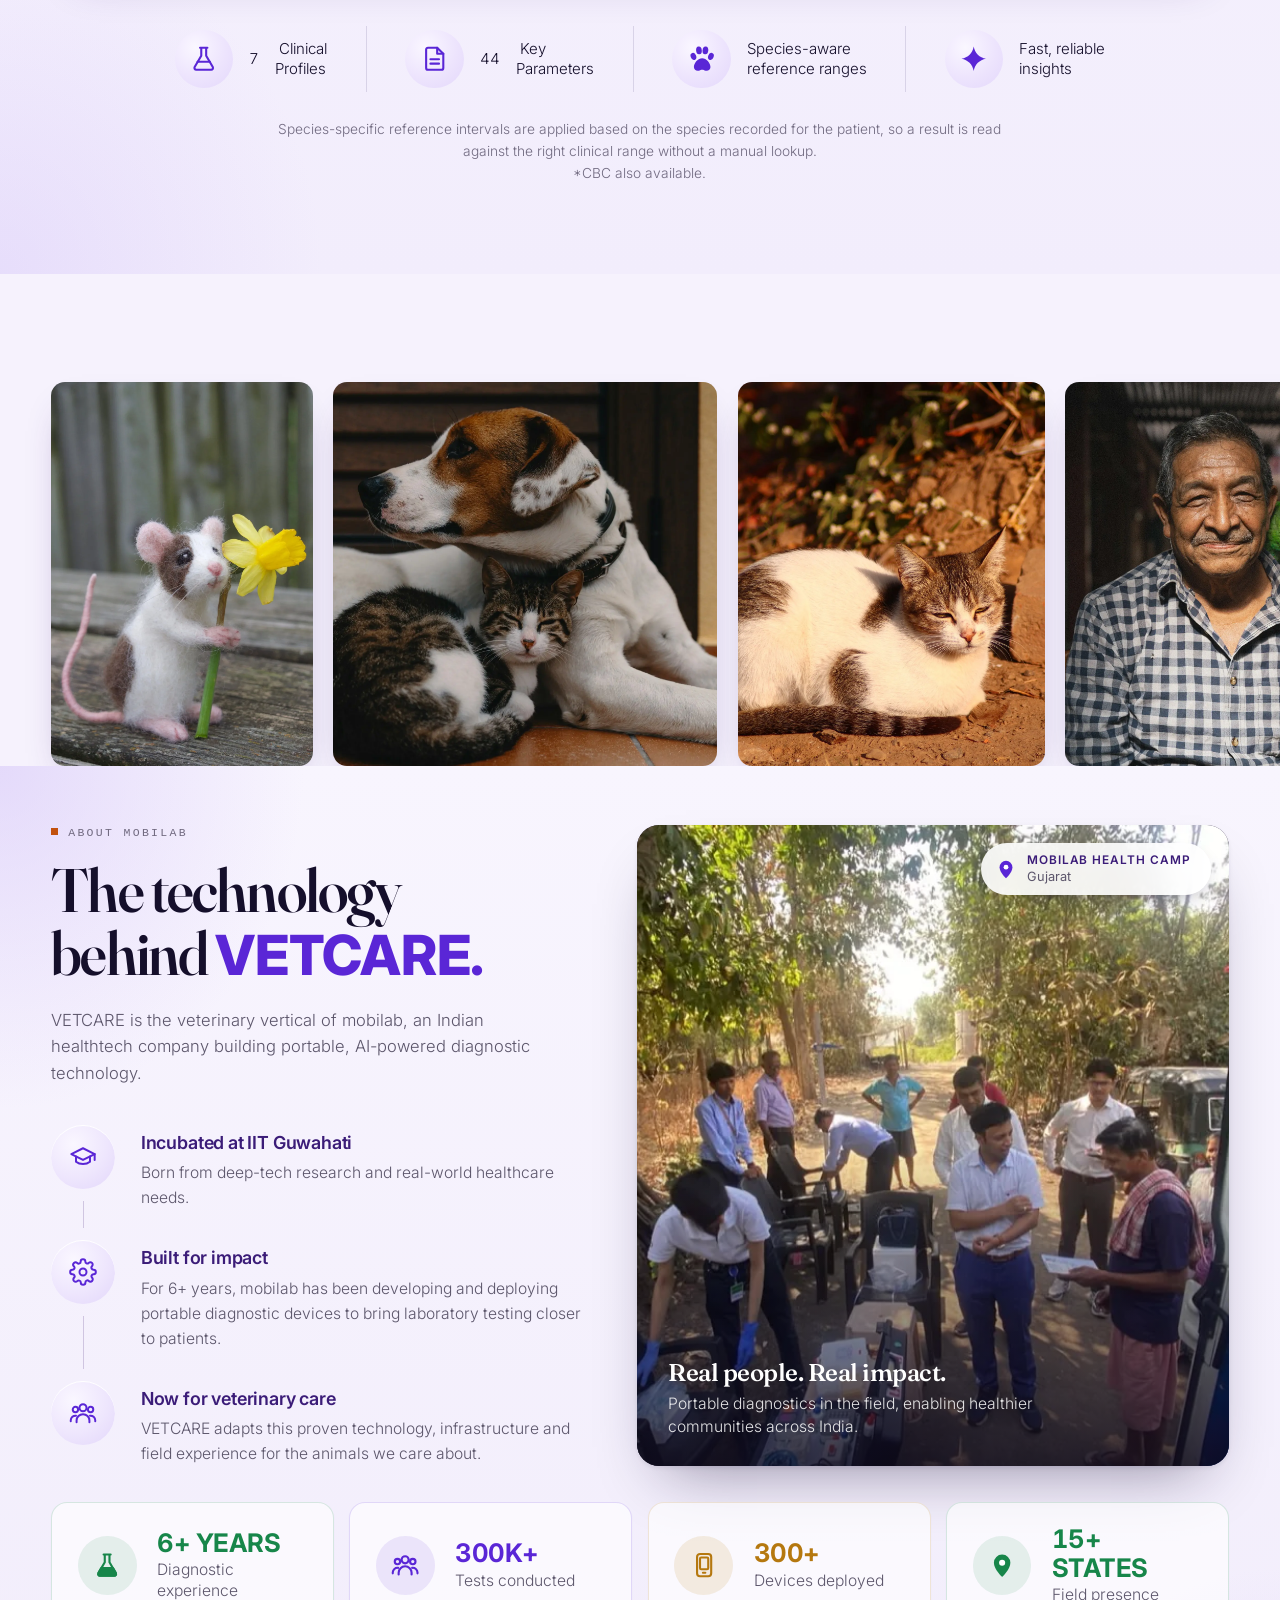
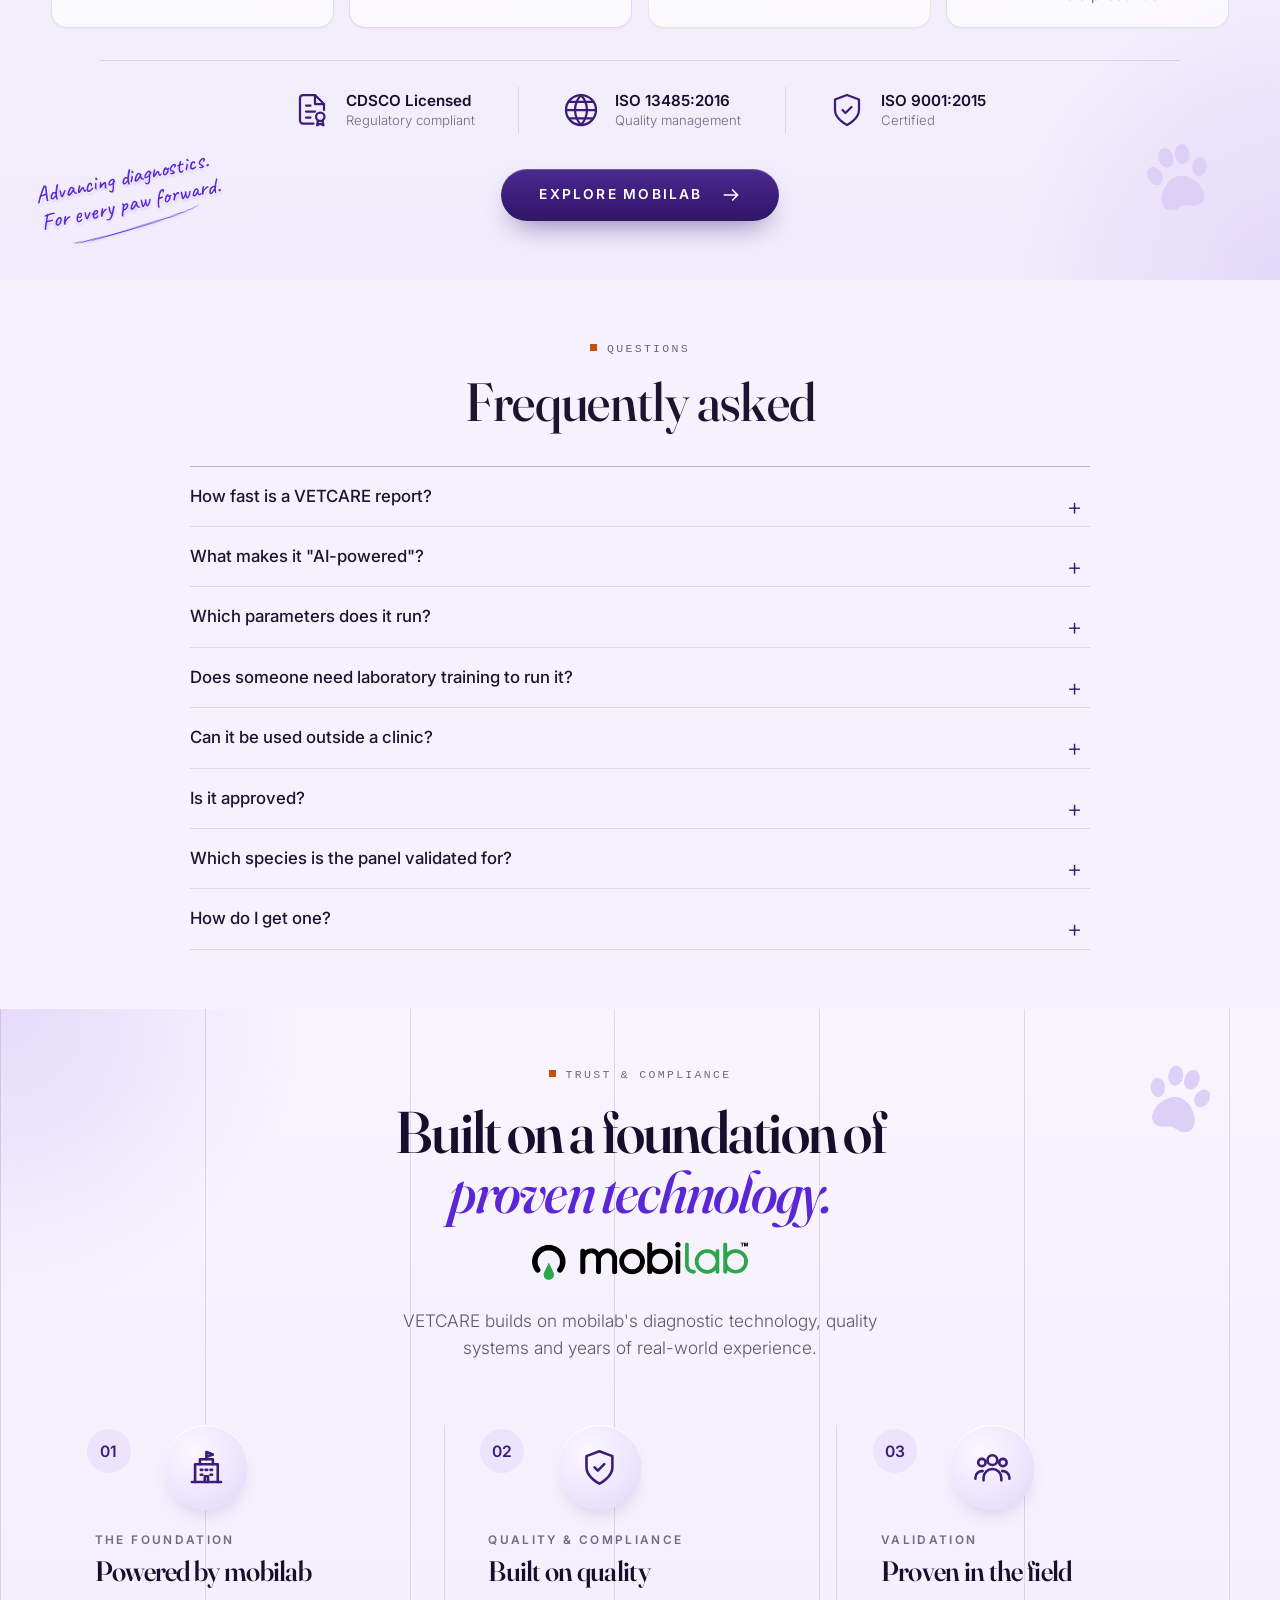
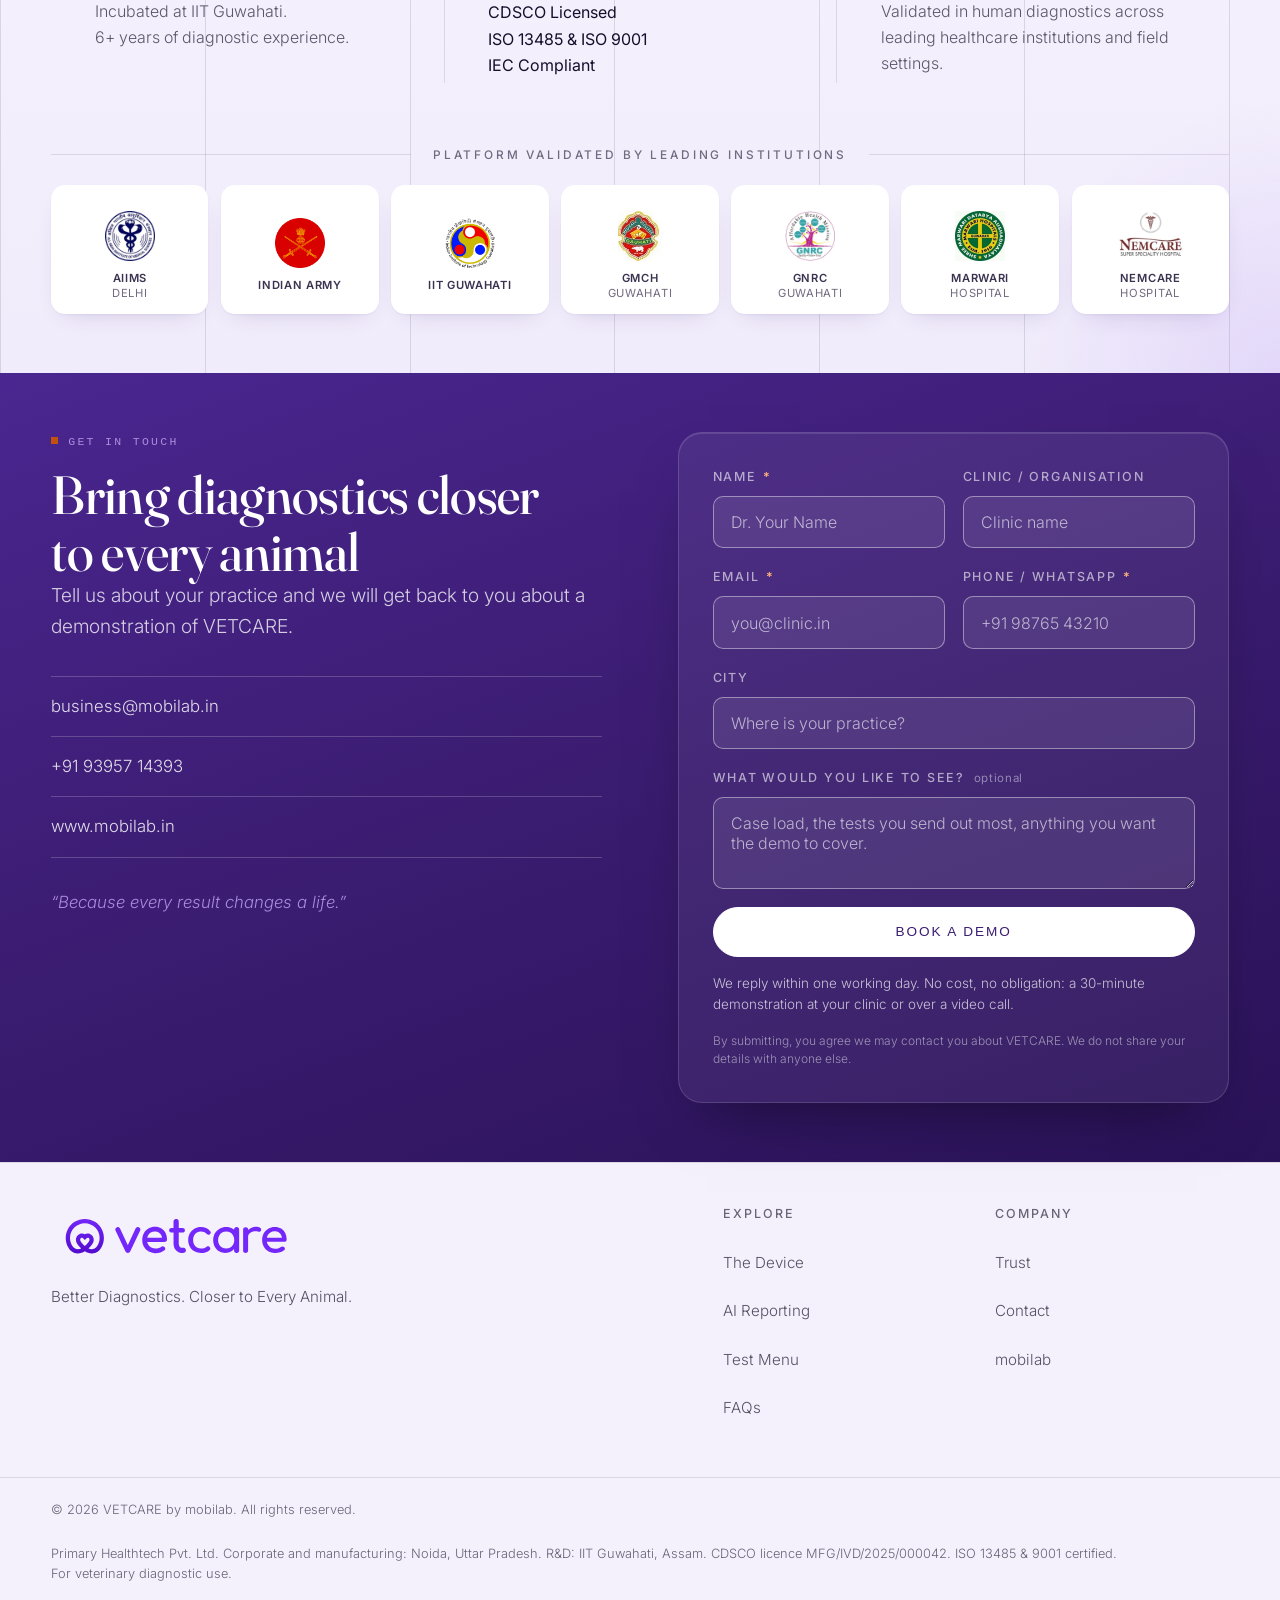
==== commit 7be8cb5f: "Keep the nav legible over the hero, and give the glance table its icon system The homepage hero phot" ====
--- a/index.html
+++ b/index.html
@@ -555,15 +555,19 @@
       <p class="cmp__kicker">At a glance</p>
       <table>
         <thead>
-          <tr><th scope="col"><span class="visually-hidden">Aspect</span></th><th scope="col">Central laboratory</th><th scope="col">VETCARE on-site</th></tr>
+          <tr>
+            <th scope="col"><span class="visually-hidden">Aspect</span></th>
+            <th scope="col"><span class="cmp__v"><svg class="cmp__hico" viewBox="0 0 24 24" fill="none" stroke="currentColor" stroke-width="1.6" stroke-linecap="round" stroke-linejoin="round" aria-hidden="true"><path d="M4.6 20.4V5.4A1.6 1.6 0 0 1 6.2 3.8h6.4a1.6 1.6 0 0 1 1.6 1.6v15"/><path d="M14.2 9.6h3.6a1.6 1.6 0 0 1 1.6 1.6v9.2"/><path d="M2.8 20.4h18.4"/><path d="M7.6 7.6h1M10.4 7.6h1M7.6 11.2h1M10.4 11.2h1"/></svg>Central laboratory</span></th>
+            <th scope="col">VETCARE on-site</th>
+          </tr>
         </thead>
         <tbody>
-          <tr><th scope="row">Turnaround</th><td>24–48 hours</td><td>~30 minutes</td></tr>
-          <tr><th scope="row">Where the test runs</th><td>A laboratory somewhere else</td><td>In the room with the animal</td></tr>
-          <tr><th scope="row">Sample handling</th><td>Collected, packed and couriered</td><td>Used right where it is drawn</td></tr>
-          <tr><th scope="row">Clinical decision</th><td>On a follow-up, days later</td><td>In the same consultation</td></tr>
-          <tr><th scope="row">Infrastructure</th><td>A fixed laboratory</td><td>One battery-operated rugged case</td></tr>
-          <tr><th scope="row">The report</th><td>Arrives with the courier cycle</td><td>Structured, AI-analysed, species-aware</td></tr>
+          <tr><th scope="row"><span class="cmp__v"><span class="cmp__ico" aria-hidden="true"><svg viewBox="0 0 24 24" fill="none" stroke="currentColor" stroke-width="1.6" stroke-linecap="round" stroke-linejoin="round"><circle cx="12" cy="12" r="8.6"/><path d="M12 7.2V12l3.2 2"/></svg></span>Turnaround</span></th><td>24–48 hours</td><td><span class="cmp__v"><span class="cmp__ico cmp__ico--on" aria-hidden="true"><svg viewBox="0 0 24 24" fill="currentColor"><path d="M13.7 2.3 5.6 13.4h5.2l-1.4 8.5 8.2-11.4h-5.3z"/></svg></span>~30 minutes</span></td></tr>
+          <tr><th scope="row"><span class="cmp__v"><span class="cmp__ico" aria-hidden="true"><svg viewBox="0 0 24 24" fill="none" stroke="currentColor" stroke-width="1.6" stroke-linecap="round" stroke-linejoin="round"><path d="M12 20.8s6.9-6.1 6.9-10.9a6.9 6.9 0 1 0-13.8 0c0 4.8 6.9 10.9 6.9 10.9z"/><circle cx="12" cy="9.8" r="2.5"/></svg></span>Where the test runs</span></th><td>A laboratory somewhere else</td><td><span class="cmp__v"><span class="cmp__ico cmp__ico--on" aria-hidden="true"><svg viewBox="0 0 24 24" fill="currentColor"><path d="M12 3 2.8 11.1h2.5v9h4.9v-5.5h3.6v5.5h4.9v-9h2.5z"/></svg></span>In the room with the animal</span></td></tr>
+          <tr><th scope="row"><span class="cmp__v"><span class="cmp__ico" aria-hidden="true"><svg viewBox="0 0 24 24" fill="none" stroke="currentColor" stroke-width="1.6" stroke-linecap="round" stroke-linejoin="round"><path d="M9.3 3h5.4M10.5 3v14.1a1.5 1.5 0 0 0 3 0V3"/><path d="M10.5 10.6h3"/></svg></span>Sample handling</span></th><td>Collected, packed and couriered</td><td><span class="cmp__v"><span class="cmp__ico cmp__ico--on" aria-hidden="true"><svg viewBox="0 0 24 24" fill="currentColor"><path d="M12 2.6S5.5 9.7 5.5 13.8a6.5 6.5 0 0 0 13 0C18.5 9.7 12 2.6 12 2.6z"/></svg></span>Used right where it is drawn</span></td></tr>
+          <tr><th scope="row"><span class="cmp__v"><span class="cmp__ico" aria-hidden="true"><svg viewBox="0 0 24 24" fill="none" stroke="currentColor" stroke-width="1.6" stroke-linecap="round" stroke-linejoin="round"><rect x="3.8" y="5.2" width="16.4" height="15" rx="2.2"/><path d="M8.2 3.2v4M15.8 3.2v4M3.8 10.2h16.4"/></svg></span>Clinical decision</span></th><td>On a follow-up, days later</td><td><span class="cmp__v"><span class="cmp__ico cmp__ico--on" aria-hidden="true"><svg viewBox="0 0 24 24" fill="none" stroke="currentColor" stroke-width="1.6" stroke-linecap="round" stroke-linejoin="round"><path d="M5 3v5.5a5 5 0 0 0 10 0V3"/><path d="M3.5 3H6.5M13.5 3h3M10 13.5v2a5 5 0 0 0 10 0v-1.2"/><circle cx="20" cy="12.2" r="2.2"/></svg></span>In the same consultation</span></td></tr>
+          <tr><th scope="row"><span class="cmp__v"><span class="cmp__ico" aria-hidden="true"><svg viewBox="0 0 24 24" fill="none" stroke="currentColor" stroke-width="1.6" stroke-linecap="round" stroke-linejoin="round"><path d="M4.6 20.4V5.4A1.6 1.6 0 0 1 6.2 3.8h6.4a1.6 1.6 0 0 1 1.6 1.6v15"/><path d="M14.2 9.6h3.6a1.6 1.6 0 0 1 1.6 1.6v9.2"/><path d="M2.8 20.4h18.4"/><path d="M7.6 7.6h1M10.4 7.6h1M7.6 11.2h1M10.4 11.2h1M7.6 14.8h1M10.4 14.8h1"/></svg></span>Infrastructure</span></th><td>A fixed laboratory</td><td><span class="cmp__v"><span class="cmp__ico cmp__ico--on" aria-hidden="true"><svg viewBox="0 0 24 24" fill="none" stroke="currentColor" stroke-width="1.6" stroke-linecap="round" stroke-linejoin="round"><rect x="2.8" y="6.8" width="18.4" height="13.4" rx="2"/><path d="M8.8 6.8V4.9a1.6 1.6 0 0 1 1.6-1.6h3.2a1.6 1.6 0 0 1 1.6 1.6v1.9"/><path d="M2.8 12.4h18.4"/></svg></span>One battery-operated rugged case</span></td></tr>
+          <tr><th scope="row"><span class="cmp__v"><span class="cmp__ico" aria-hidden="true"><svg viewBox="0 0 24 24" fill="none" stroke="currentColor" stroke-width="1.6" stroke-linecap="round" stroke-linejoin="round"><path d="M14 3H6.5A1.5 1.5 0 0 0 5 4.5v15A1.5 1.5 0 0 0 6.5 21h11a1.5 1.5 0 0 0 1.5-1.5V8z"/><path d="M14 3v5h5M8.5 12.5h7M8.5 16h5"/></svg></span>The report</span></th><td>Arrives with the courier cycle</td><td><span class="cmp__v"><span class="cmp__ico cmp__ico--on" aria-hidden="true"><svg viewBox="0 0 24 24" fill="none" stroke="currentColor" stroke-width="1.6" stroke-linecap="round" stroke-linejoin="round"><path d="M14 3H6.5A1.5 1.5 0 0 0 5 4.5v15A1.5 1.5 0 0 0 6.5 21h11a1.5 1.5 0 0 0 1.5-1.5V8z"/><path d="M14 3v5h5"/><path d="M8.6 17.2v-2.6M11.6 17.2v-5M14.6 17.2v-3.6"/></svg></span>Structured, AI-analysed, species-aware</span></td></tr>
         </tbody>
       </table>
     </div>
--- a/styles.css
+++ b/styles.css
@@ -103,7 +103,7 @@
 }
 .nav__brand{flex:none}
 .nav__brand img{height:58px;width:auto}
-.nav__links{display:flex;gap:clamp(18px,2.4vw,40px);margin-left:auto}
+.nav__links{display:flex;gap:clamp(18px,2.4vw,40px);margin-left:clamp(20px,3.4vw,64px)}
 .nav__links a{
   font-size:.85rem;font-weight:400;letter-spacing:.08em;text-transform:uppercase;
   color:var(--ink-soft);padding-block:6px;border-bottom:1px solid transparent;
@@ -533,7 +533,7 @@
 .usp__txt strong{display:block;font-weight:500;color:var(--ink);font-size:1rem;margin-bottom:2px}
 
 /* nav dual CTA */
-.nav__cta{display:flex;gap:10px;align-items:center}
+.nav__cta{display:flex;gap:10px;align-items:center;margin-left:auto}
 .btn--ghost{background:transparent;color:var(--purple);border-color:var(--rule-strong)}
 .btn--ghost:hover{background:var(--purple);color:#fff;border-color:var(--purple)}
 
@@ -1397,7 +1397,10 @@
   border-radius:50%;border:1.5px solid rgba(255,255,255,.7);
 }
 .btn__play svg{width:16px;height:16px}
-.nav .btn--ghost{border-color:rgba(60,29,115,.4);background:rgba(255,255,255,.4)}
+/* both nav actions carry their own surface, so they stay readable wherever the
+   hero photograph sits behind them — the ghost pill was 40% white and went grey
+   over the dark case. */
+.nav .btn--ghost{border-color:rgba(60,29,115,.28);background:#fff}
 
 .tag{
   display:inline-block;margin:0 0 14px;padding:.55em 1.15em;border-radius:999px;
@@ -2664,22 +2667,40 @@
 /* ── the shift, as numbers side by side ── */
 .cmp{max-width:1020px;margin:clamp(44px,5vw,76px) auto 0}
 .cmp__kicker{text-align:center;font-size:.8rem;font-weight:500;letter-spacing:.22em;text-transform:uppercase;color:var(--ink-faint);margin:0 0 18px}
+/* the rule under the kicker points at the table it introduces */
+.cmp__kicker::after{content:"";display:block;width:56px;height:2px;margin:15px auto 0;border-radius:2px;background:var(--purple)}
 .cmp table{
   width:100%;border-collapse:separate;border-spacing:0;
   background:rgba(255,255,255,.72);border:1px solid var(--rule);border-radius:18px;overflow:hidden;
   font-size:clamp(.82rem,1vw,.98rem);line-height:1.5;
 }
-.cmp th,.cmp td{padding:clamp(10px,1.6vw,18px) clamp(12px,2vw,26px);text-align:left;vertical-align:top}
+.cmp th,.cmp td{padding:clamp(10px,1.4vw,16px) clamp(12px,2vw,26px);text-align:left;vertical-align:middle}
 .cmp thead th{font-weight:500;letter-spacing:.08em;text-transform:uppercase;font-size:.72rem;color:var(--ink-faint);border-bottom:1px solid var(--rule-strong)}
-.cmp tbody th{font-weight:500;color:var(--ink);width:22%}
+.cmp tbody th{font-weight:600;color:var(--ink-deep);width:30%}
 .cmp tbody td{color:var(--ink-soft);font-weight:300}
 .cmp tbody tr+tr th,.cmp tbody tr+tr td{border-top:1px solid var(--rule)}
 .cmp th:last-child,.cmp td:last-child{background:rgba(60,29,115,.06)}
 .cmp thead th:last-child{color:var(--purple)}
-.cmp tbody td:last-child{color:var(--ink);font-weight:400}
+/* VETCARE's answer to each row, in the brand colour so the column reads as one */
+.cmp tbody td:last-child{color:var(--purple);font-weight:500}
+
+/* each row names the aspect being compared; the badge carries that aspect's
+   mark, so the eye can find a row without reading every label. Line marks on
+   the laboratory side, solid ones on VETCARE's. */
+.cmp__v{display:flex;align-items:center;gap:clamp(10px,1.1vw,15px)}
+.cmp__ico{
+  flex:none;display:grid;place-items:center;
+  width:clamp(32px,2.9vw,40px);height:clamp(32px,2.9vw,40px);
+  border-radius:50%;background:rgba(60,29,115,.09);color:var(--purple);
+}
+.cmp__ico svg{width:57%;height:57%}
+.cmp__hico{flex:none;width:19px;height:19px;color:var(--ink-soft)}
 @media (max-width:640px){
-  .cmp tbody th{width:28%}
+  .cmp tbody th{width:34%}
   .cmp th,.cmp td{padding:10px 12px}
+  .cmp__v{gap:9px}
+  .cmp__ico{width:28px;height:28px}
+  .cmp__hico{display:none}
 }
 
 /* ── mobile quick actions: in after the hero, aside at the form ── */
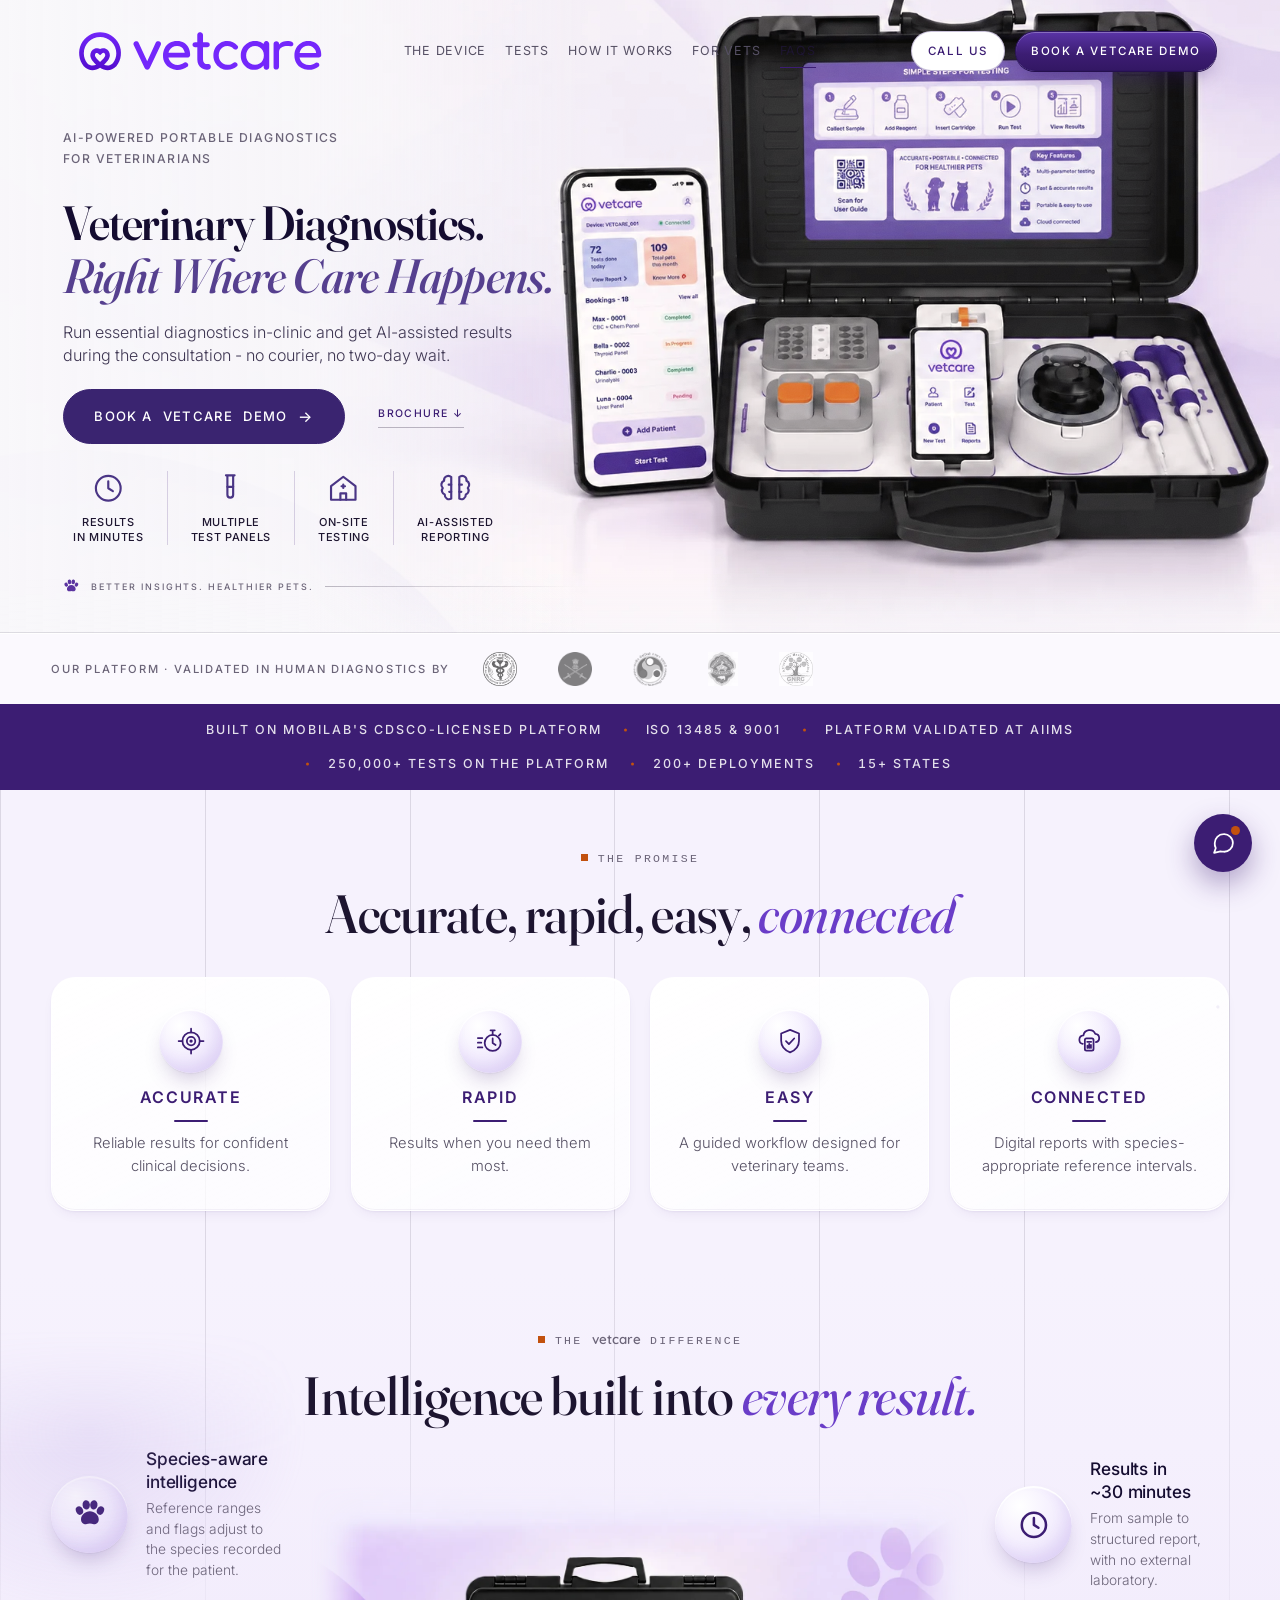
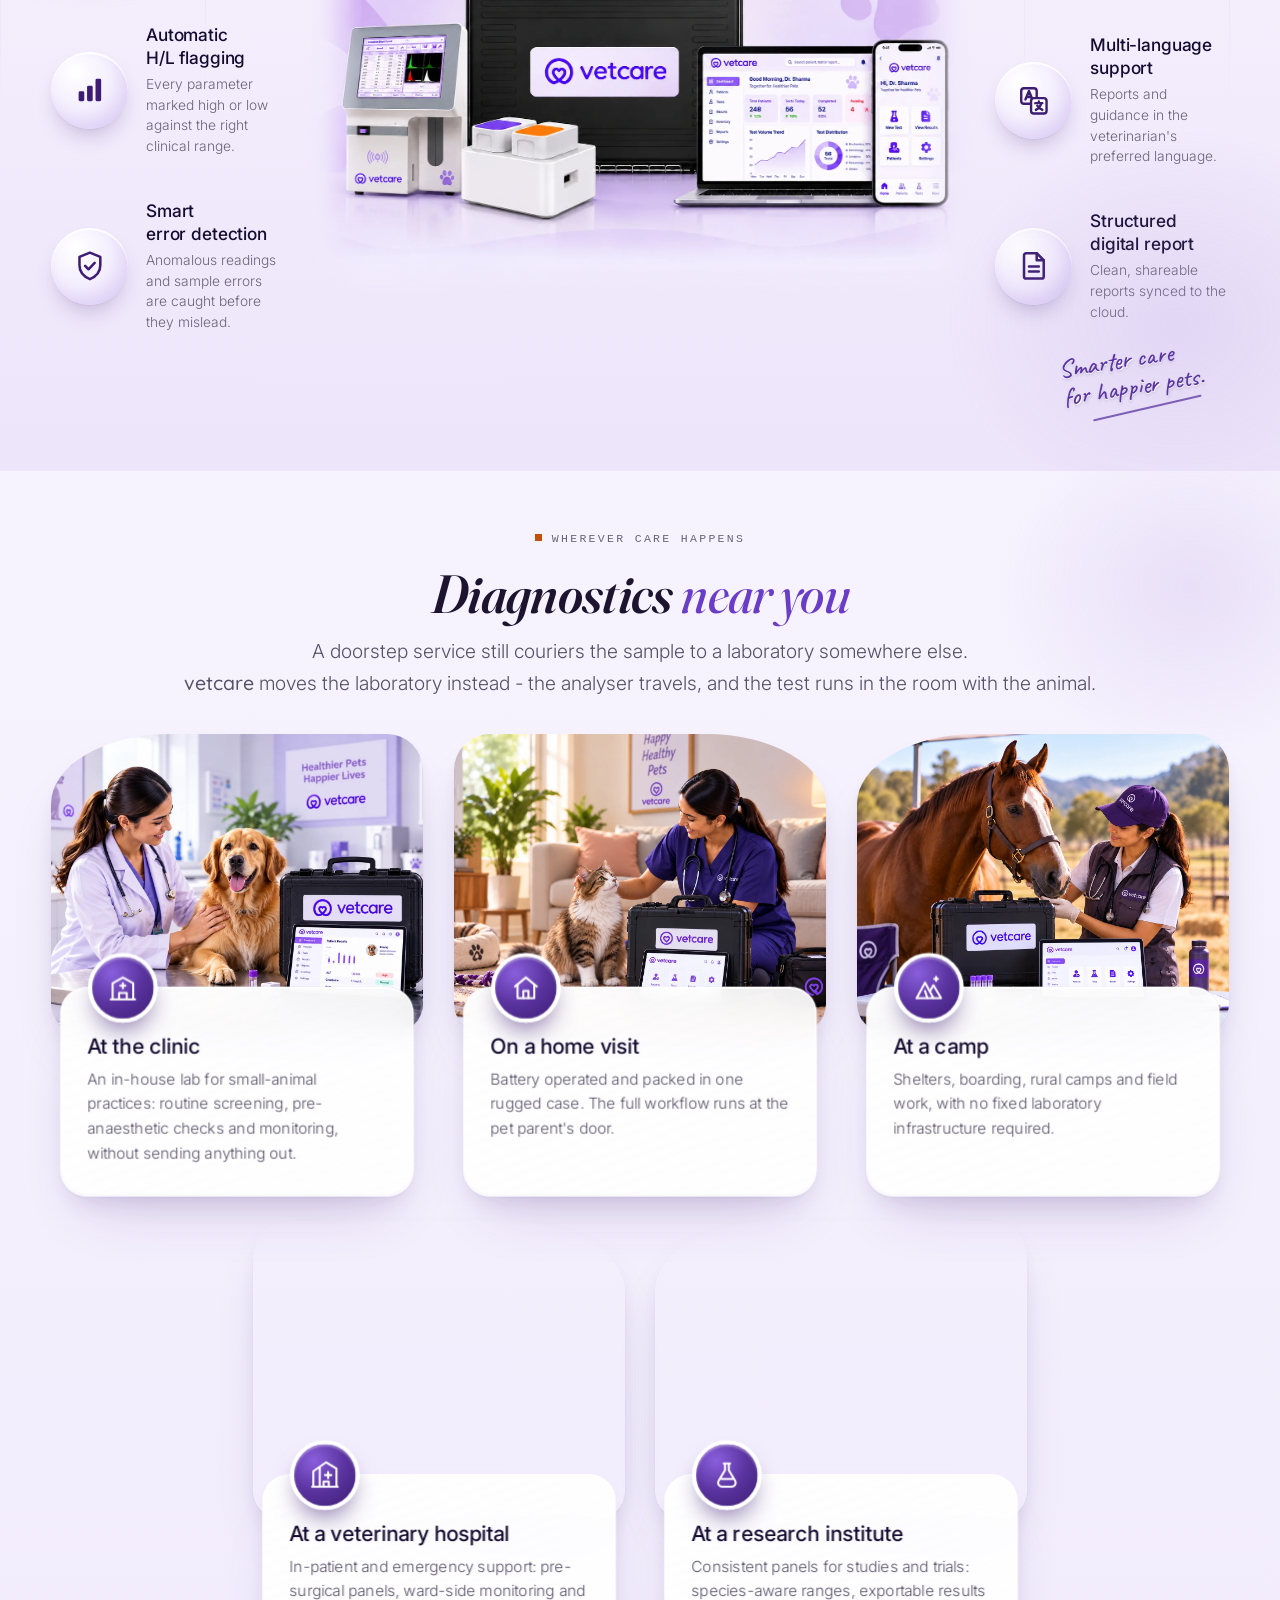
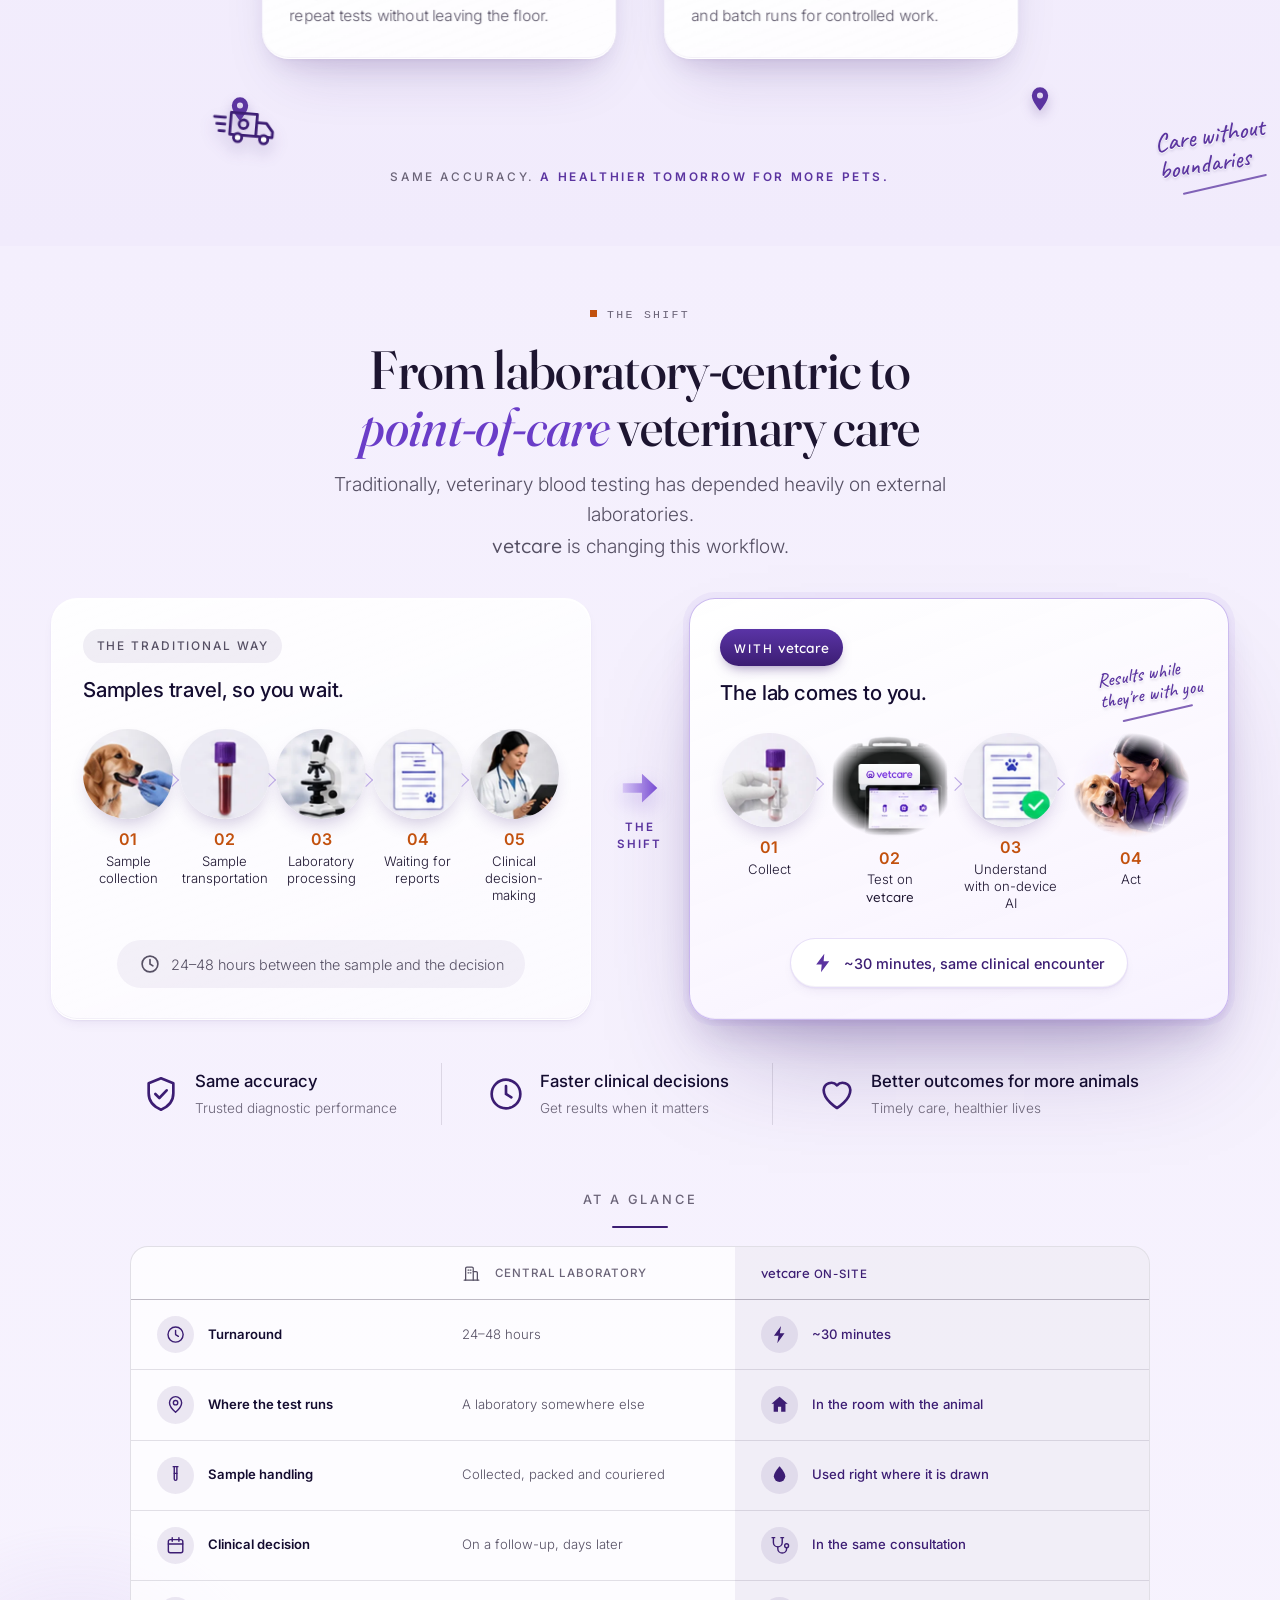
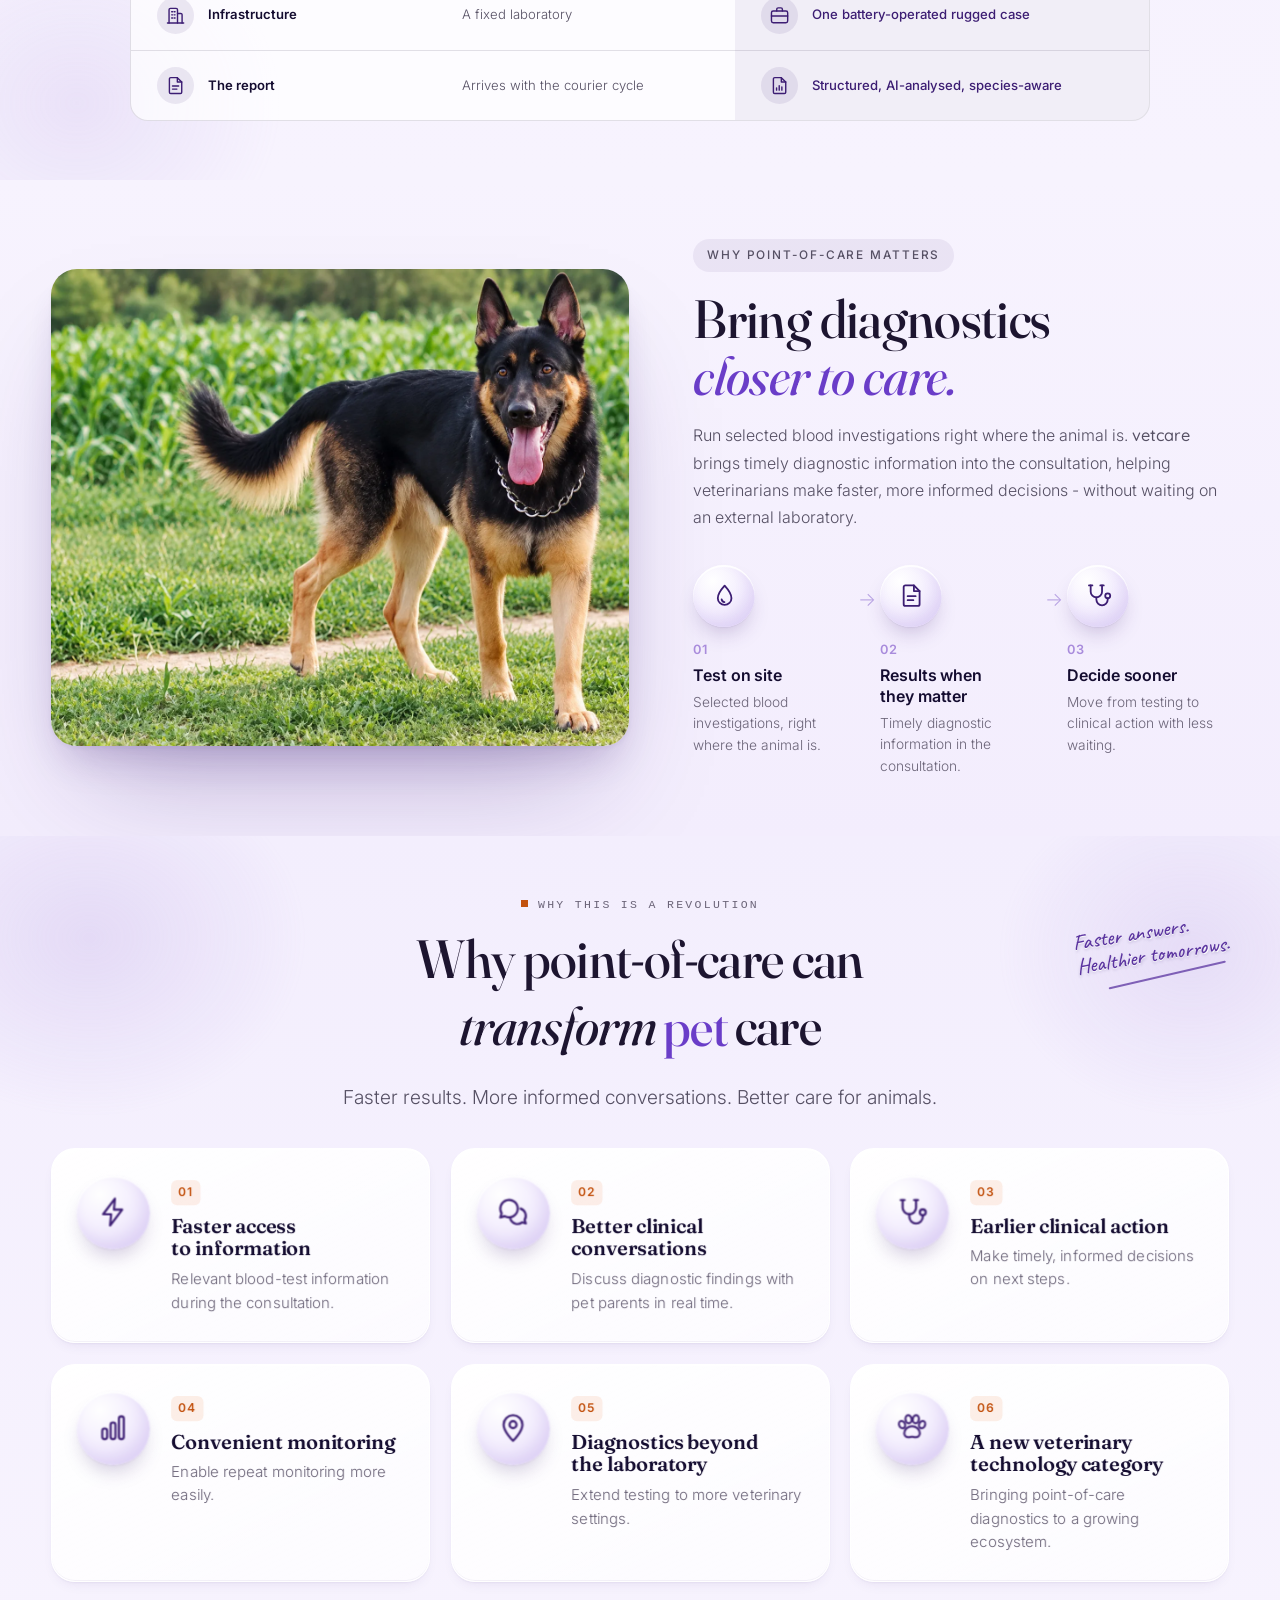
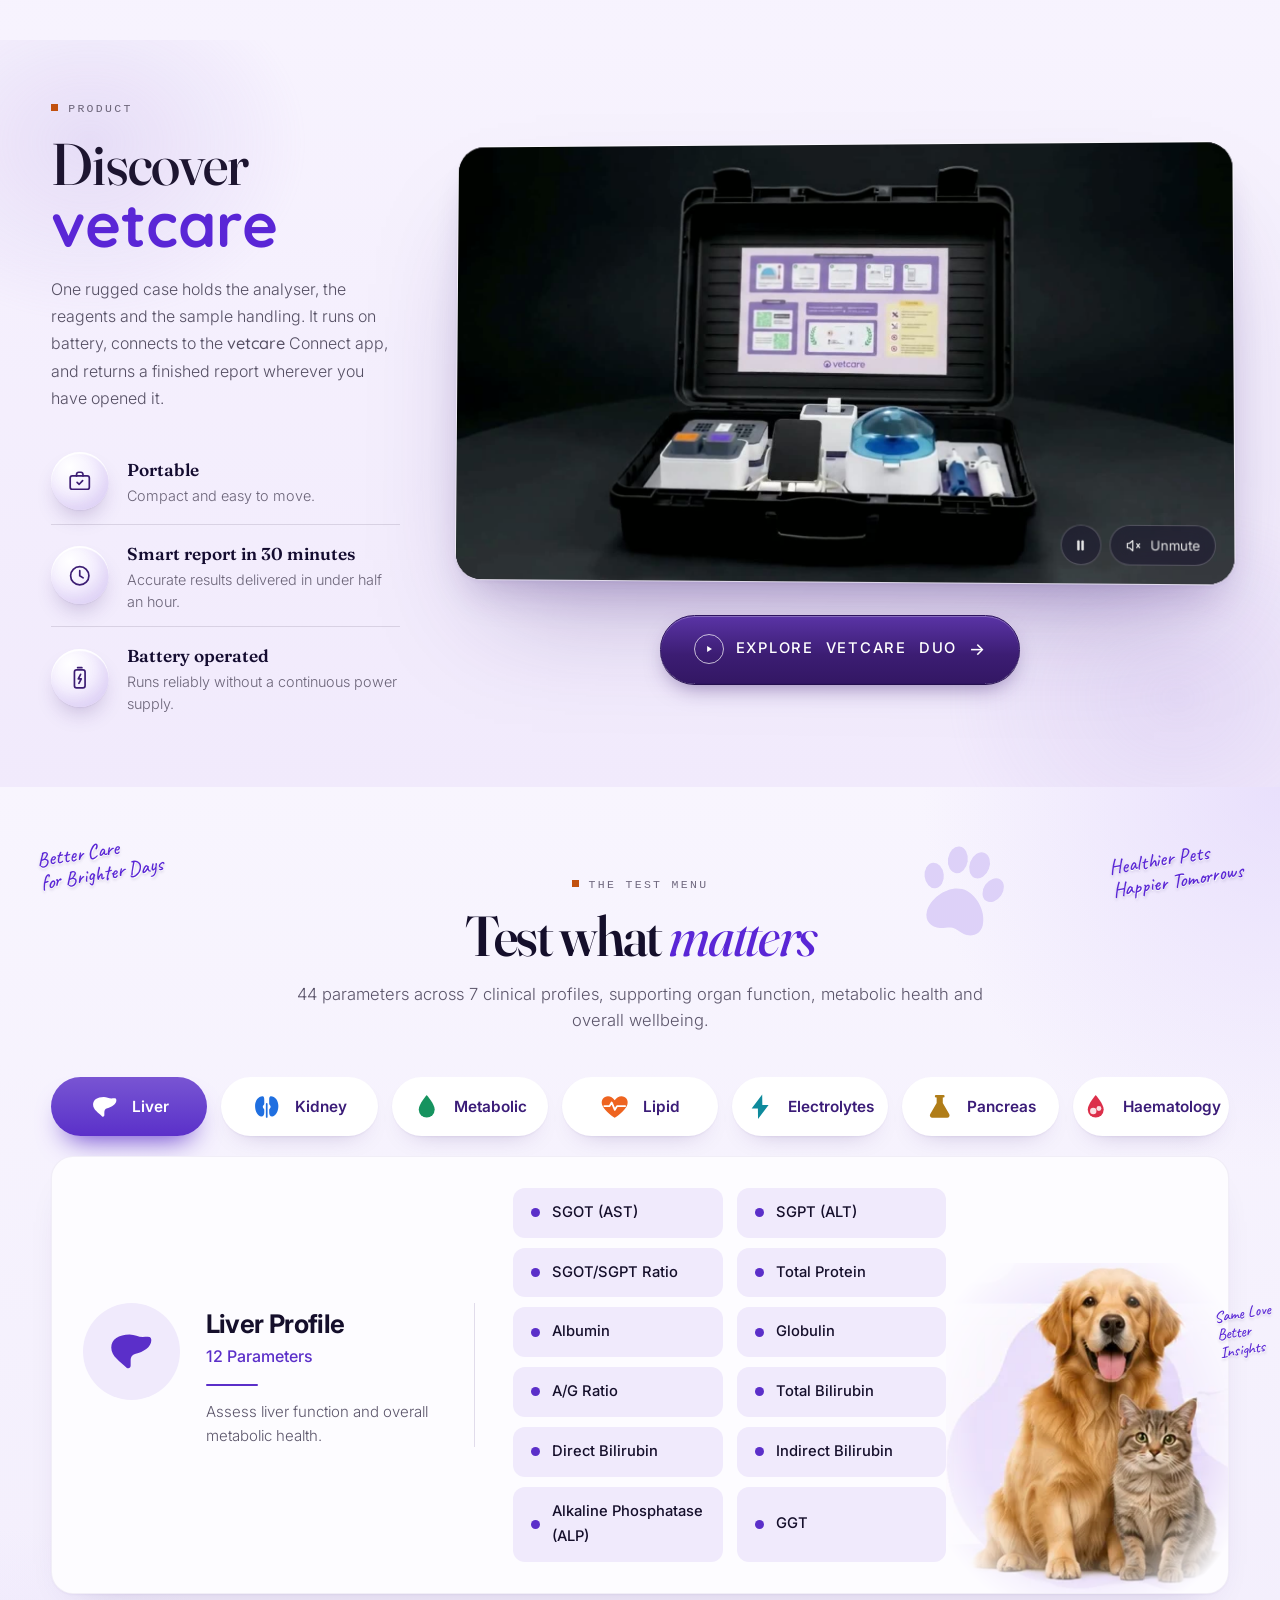
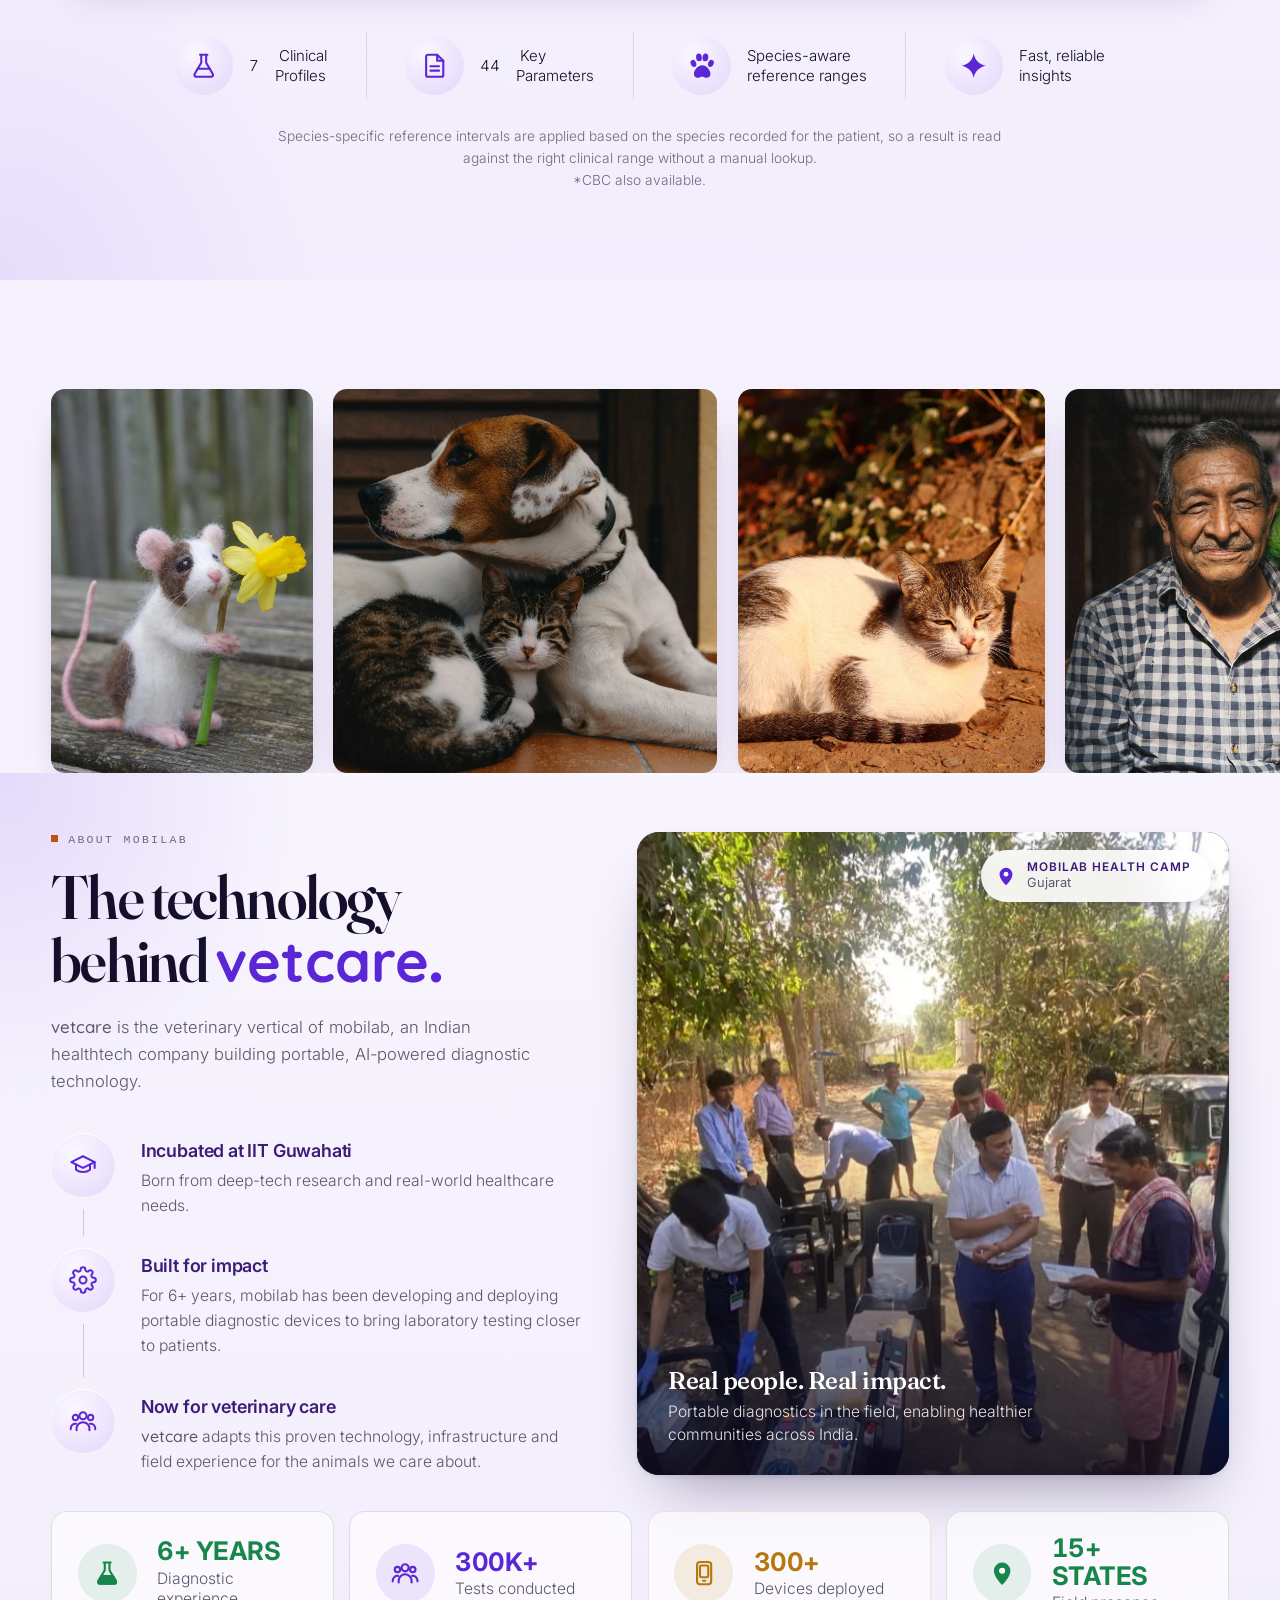
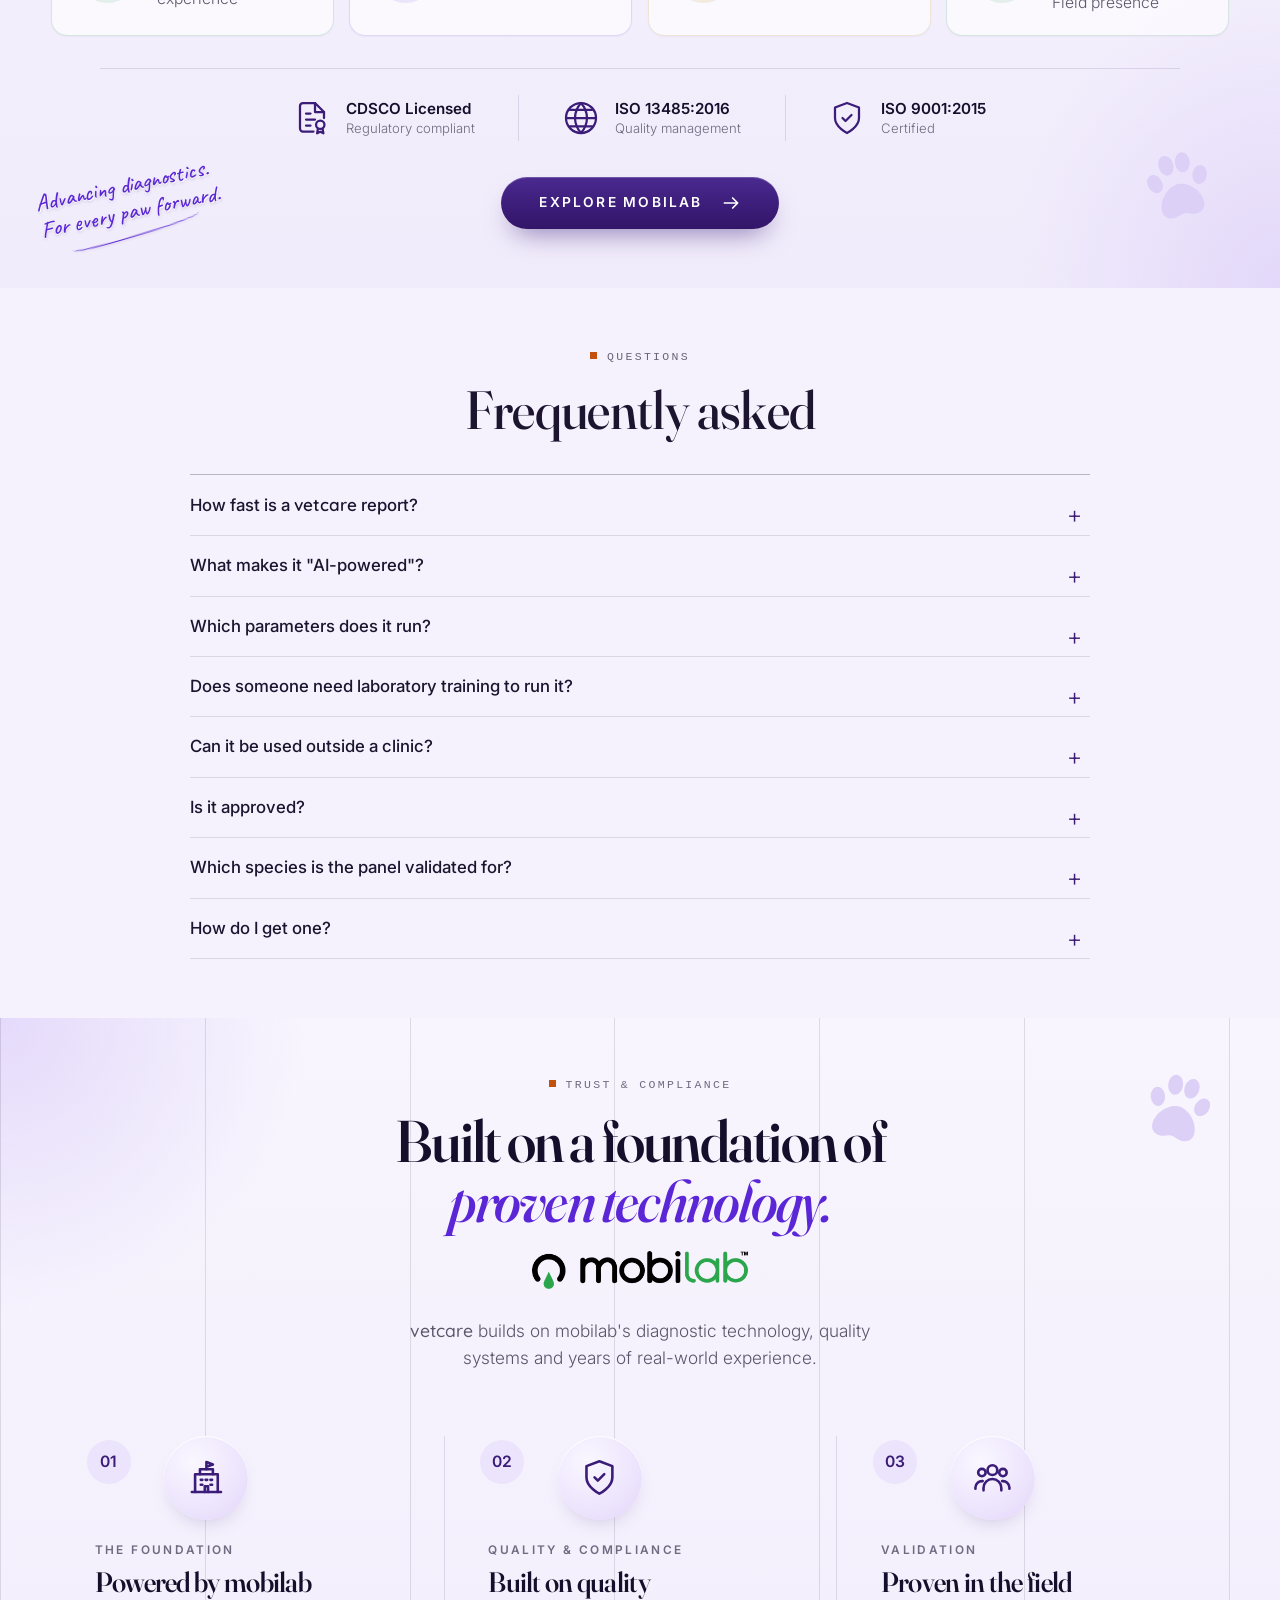
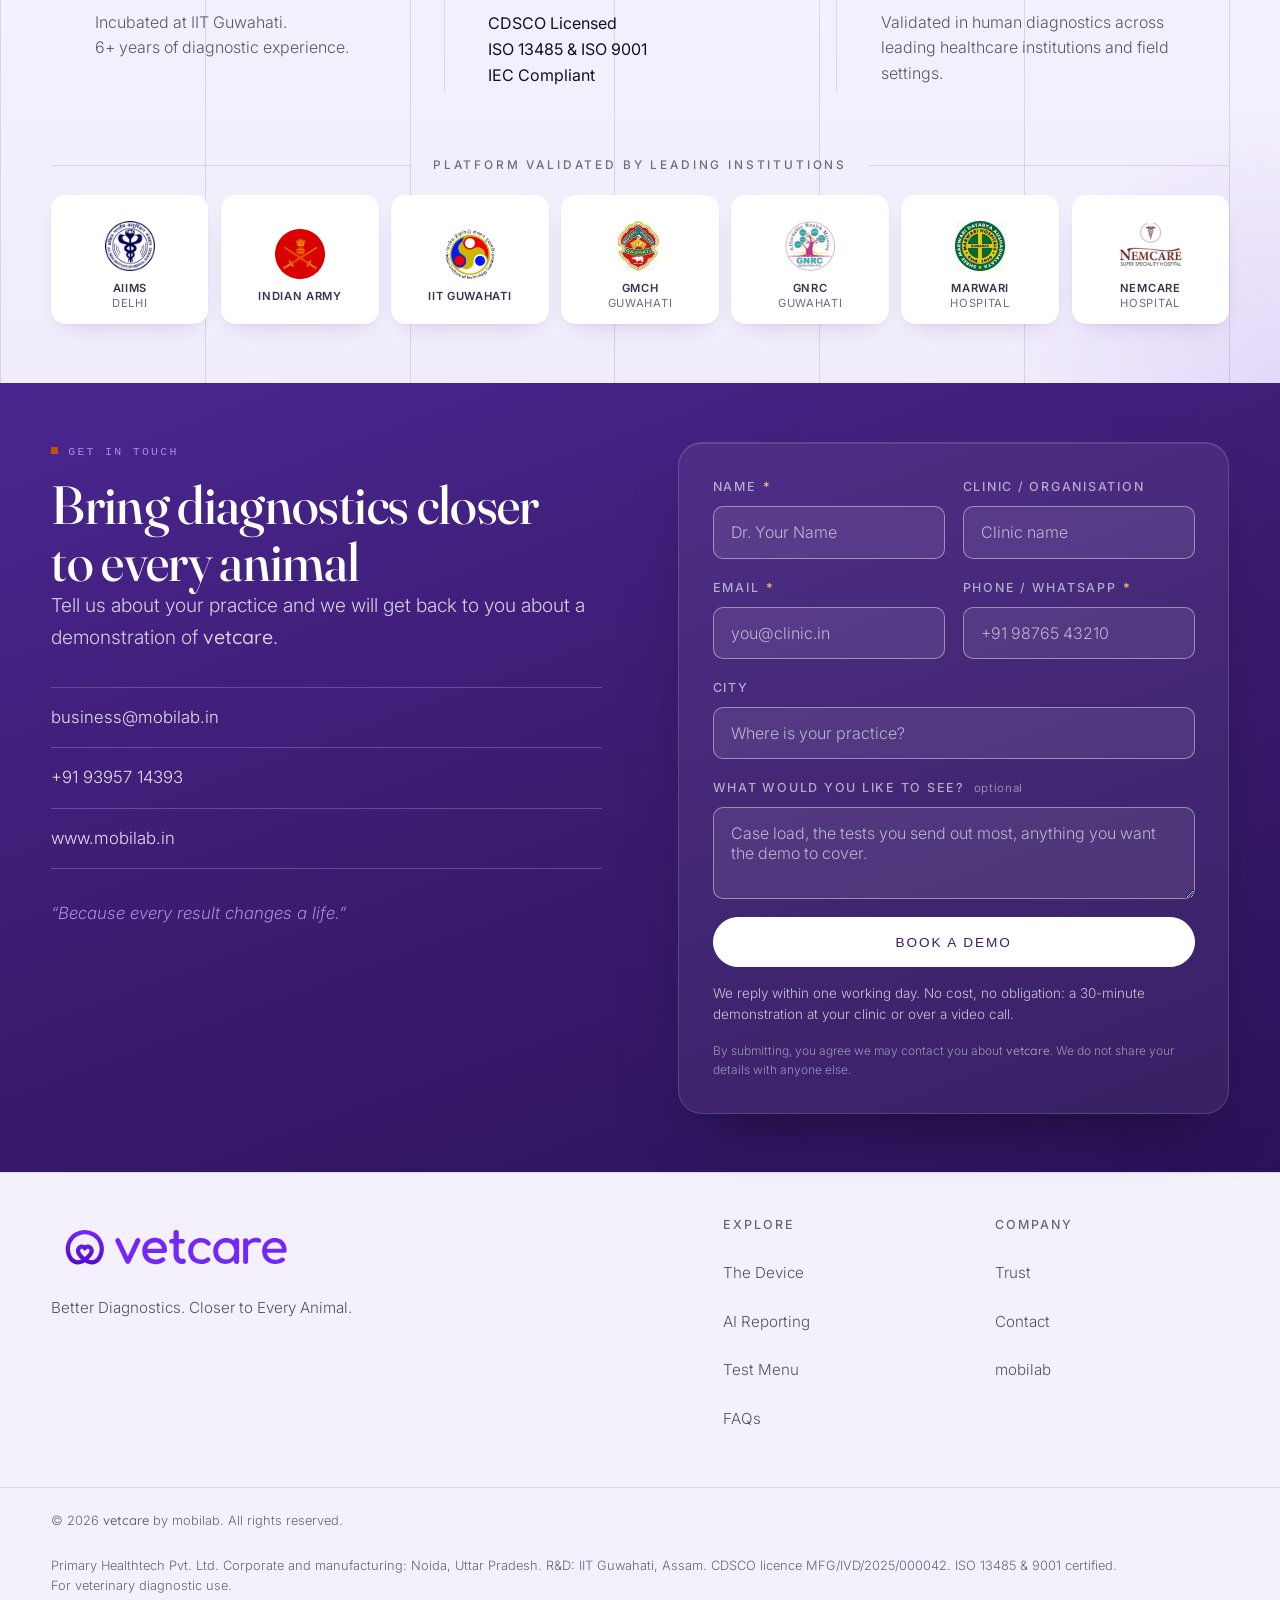
==== commit 2e6b8a5d: "Set VETCARE in the logo's typeface, and roll pet care into vet care The headline now rolls "pet care" ====
--- a/index.html
+++ b/index.html
@@ -30,9 +30,9 @@
 
 <link rel="preconnect" href="https://fonts.googleapis.com">
 <link rel="preconnect" href="https://fonts.gstatic.com" crossorigin>
-<link href="https://fonts.googleapis.com/css2?family=Fraunces:ital,opsz,wght@0,9..144,400..700;1,9..144,400..700&family=Inter:wght@300;400;500;600;700;800&family=Caveat:wght@500;600&display=swap" rel="stylesheet">
+<link href="https://fonts.googleapis.com/css2?family=Fraunces:ital,opsz,wght@0,9..144,400..700;1,9..144,400..700&family=Inter:wght@300;400;500;600;700;800&family=Quicksand:wght@500;600;700&family=Caveat:wght@500;600&display=swap" rel="stylesheet">
 <link rel="preload" as="image" href="assets/photos/hero-clinic.webp?v=3" type="image/webp" fetchpriority="high">
-<link rel="stylesheet" href="styles.css?v=34">
+<link rel="stylesheet" href="styles.css?v=35">
 <script>document.documentElement.className+=' js';</script>
 <script type="application/ld+json">
 {
@@ -226,7 +226,7 @@
         <svg class="nav__callIco" viewBox="0 0 24 24" fill="none" stroke="currentColor" stroke-width="1.8" stroke-linecap="round" stroke-linejoin="round" aria-hidden="true"><path d="M6.6 3h3l1.5 4-2 1.5a12 12 0 0 0 5.4 5.4l1.5-2 4 1.5v3a2 2 0 0 1-2.2 2A17 17 0 0 1 4.6 5.2 2 2 0 0 1 6.6 3Z"/></svg>
         <span class="nav__callTxt">Call us</span>
       </a>
-      <a href="#contact" class="btn btn--sm btn--3d"><span>Book a <span class="nav__long">VETCARE </span>demo</span></a>
+      <a href="#contact" class="btn btn--sm btn--3d"><span>Book a <span class="nav__long"><span class="x-brandword">VETCARE</span> </span>demo</span></a>
     </div>
     <button class="nav__toggle" id="navToggle" aria-label="Menu" aria-expanded="false" aria-controls="navLinks">
       <span></span><span></span>
@@ -264,7 +264,7 @@
         during the consultation - no courier, no two-day wait.</p>
 
       <div class="hero__actions reveal" data-d="3">
-        <a href="#contact" class="btn btn--lg btn--3d">Book a VETCARE demo <span class="btn__arrow" aria-hidden="true">&rarr;</span></a>
+        <a href="#contact" class="btn btn--lg btn--3d">Book a <span class="x-brandword">VETCARE</span> demo <span class="btn__arrow" aria-hidden="true">&rarr;</span></a>
         <a href="assets/docs/petlab-brochure.pdf" class="hero__call" download="VETCARE-Brochure.pdf"
            aria-label="Download the VETCARE brochure, PDF, 4.0 MB">Brochure &#8595;</a>
       </div>
@@ -369,7 +369,7 @@
   <span class="blob blob--br" aria-hidden="true"></span>
   <div class="wrap">
     <header class="head reveal">
-      <p class="eyebrow x-mono">The VETCARE difference</p>
+      <p class="eyebrow x-mono">The <span class="x-brandword">VETCARE</span> difference</p>
       <h2>Intelligence built into <em>every result.</em></h2>
     </header>
 
@@ -427,7 +427,7 @@
       <p class="eyebrow x-mono">Wherever care happens</p>
       <h2><span class="it">Diagnostics</span> <em>near you</em></h2>
       <p class="lead">A doorstep service still couriers the sample to a laboratory somewhere else.
-        <span class="brk"></span>VETCARE moves the laboratory instead - the analyser travels, and the test runs in the room with the animal.</p>
+        <span class="brk"></span><span class="x-brandword">VETCARE</span> moves the laboratory instead - the analyser travels, and the test runs in the room with the animal.</p>
     </header>
 
     <div class="near__grid">
@@ -507,7 +507,7 @@
       <p class="eyebrow x-mono">The shift</p>
       <h2>From laboratory-centric to <span class="brk"></span><em>point-of-care</em> veterinary care</h2>
       <p class="lead">Traditionally, veterinary blood testing has depended heavily on external laboratories.
-        <span class="brk"></span>VETCARE is changing this workflow.</p>
+        <span class="brk"></span><span class="x-brandword">VETCARE</span> is changing this workflow.</p>
     </header>
 
     <div class="flow">
@@ -530,12 +530,12 @@
       </div>
 
       <div class="flow__panel flow__panel--after reveal" data-d="2">
-        <p class="tag tag--brand">With VETCARE</p>
+        <p class="tag tag--brand">With <span class="x-brandword">VETCARE</span></p>
         <h3>The lab comes to you.</h3>
         <p class="script flow__script" aria-hidden="true">Results while<br>they're with you</p>
         <ol class="steps steps--after">
           <li><span class="steps__pic"><picture><source srcset="assets/photos/steps/after-collect.webp" type="image/webp"><img src="assets/photos/steps/after-collect.jpg" width="208" height="208" loading="lazy" alt=""></picture></span><b>01</b>Collect</li>
-          <li class="steps__wide"><span class="steps__cut"><picture><source srcset="assets/photos/steps/after-kit.webp" type="image/webp"><img src="assets/photos/steps/after-kit.jpg" width="360" height="300" loading="lazy" alt=""></picture></span><b>02</b>Test on VETCARE</li>
+          <li class="steps__wide"><span class="steps__cut"><picture><source srcset="assets/photos/steps/after-kit.webp" type="image/webp"><img src="assets/photos/steps/after-kit.jpg" width="360" height="300" loading="lazy" alt=""></picture></span><b>02</b>Test on <span class="x-brandword">VETCARE</span></li>
           <li><span class="steps__pic"><picture><source srcset="assets/photos/steps/after-report.webp" type="image/webp"><img src="assets/photos/steps/after-report.jpg" width="208" height="208" loading="lazy" alt=""></picture></span><b>03</b>Understand <span class="brk"></span>with on-device AI</li>
           <li class="steps__wide"><span class="steps__cut"><picture><source srcset="assets/photos/steps/after-act.webp" type="image/webp"><img src="assets/photos/steps/after-act.jpg" width="368" height="328" loading="lazy" alt=""></picture></span><b>04</b>Act</li>
         </ol>
@@ -558,7 +558,7 @@
           <tr>
             <th scope="col"><span class="visually-hidden">Aspect</span></th>
             <th scope="col"><span class="cmp__v"><svg class="cmp__hico" viewBox="0 0 24 24" fill="none" stroke="currentColor" stroke-width="1.6" stroke-linecap="round" stroke-linejoin="round" aria-hidden="true"><path d="M4.6 20.4V5.4A1.6 1.6 0 0 1 6.2 3.8h6.4a1.6 1.6 0 0 1 1.6 1.6v15"/><path d="M14.2 9.6h3.6a1.6 1.6 0 0 1 1.6 1.6v9.2"/><path d="M2.8 20.4h18.4"/><path d="M7.6 7.6h1M10.4 7.6h1M7.6 11.2h1M10.4 11.2h1"/></svg>Central laboratory</span></th>
-            <th scope="col">VETCARE on-site</th>
+            <th scope="col"><span class="x-brandword">VETCARE</span> on-site</th>
           </tr>
         </thead>
         <tbody>
@@ -585,7 +585,7 @@
     <div class="closer__copy reveal" data-d="1">
       <p class="tag">Why point-of-care matters</p>
       <h2>Bring diagnostics <span class="brk"></span><em>closer to care.</em></h2>
-      <p class="closer__lead">Run selected blood investigations right where the animal is. VETCARE brings timely
+      <p class="closer__lead">Run selected blood investigations right where the animal is. <span class="x-brandword">VETCARE</span> brings timely
         diagnostic information into the consultation, helping veterinarians make faster, more informed
         decisions - without waiting on an external laboratory.</p>
       <ol class="closer__steps">
@@ -604,7 +604,7 @@
   <div class="wrap">
     <header class="head reveal">
       <p class="eyebrow x-mono">Why this is a revolution</p>
-      <h2>Why point-of-care can <span class="brk"></span><em>transform</em> pet care</h2>
+      <h2>Why point-of-care can <span class="brk"></span><em>transform</em> <span class="rw"><span class="rw__i"><span>pet</span><span aria-hidden="true">vet</span></span></span> care</h2>
       <p class="lead">Faster results. More informed conversations. Better care for animals.</p>
     </header>
     <p class="script why__script" aria-hidden="true">Faster answers.<br>Healthier tomorrows.</p>
@@ -628,7 +628,7 @@
       <p class="eyebrow x-mono">Product</p>
       <h2>Discover <span class="brk"></span><em class="x-brandword">VETCARE</em></h2>
       <p class="kit__lead">One rugged case holds the analyser, the reagents and the sample handling.
-        It runs on battery, connects to the VETCARE Connect app, and returns a
+        It runs on battery, connects to the <span class="x-brandword">VETCARE</span> Connect app, and returns a
         finished report wherever you have opened it.</p>
       <ul class="kit__feats">
         <li><span class="orb" aria-hidden="true"><svg viewBox="0 0 24 24" fill="none" stroke="currentColor" stroke-width="1.6" stroke-linecap="round" stroke-linejoin="round"><rect x="3" y="7.5" width="18" height="12.5" rx="2"/><path d="M9 7.5V5.8A1.8 1.8 0 0 1 10.8 4h2.4A1.8 1.8 0 0 1 15 5.8v1.7M9.5 13.5l2 1.8 3.2-3.4"/></svg></span><div><strong>Portable</strong><span>Compact and easy to move.</span></div></li>
@@ -668,7 +668,7 @@
         </div>
       </figure>
 
-      <p class="kit__cta"><a href="duo.html" class="btn btn--lg btn--3d"><span class="btn__play" aria-hidden="true"><svg viewBox="0 0 24 24" fill="currentColor"><path d="M9.2 7.4v9.2L16.4 12z"/></svg></span>Explore VETCARE Duo <span class="btn__arrow" aria-hidden="true">&rarr;</span></a></p>
+      <p class="kit__cta"><a href="duo.html" class="btn btn--lg btn--3d"><span class="btn__play" aria-hidden="true"><svg viewBox="0 0 24 24" fill="currentColor"><path d="M9.2 7.4v9.2L16.4 12z"/></svg></span>Explore <span class="x-brandword">VETCARE</span> Duo <span class="btn__arrow" aria-hidden="true">&rarr;</span></a></p>
     </div>
   </div>
 </section>
@@ -771,8 +771,8 @@
     <div class="ab__grid">
       <div class="ab__intro reveal">
         <p class="ab__eyebrow x-mono">About mobilab</p>
-        <h2 class="ab__title">The technology<br> behind <em>VETCARE.</em></h2>
-        <p class="ab__lead">VETCARE is the veterinary vertical of mobilab, an Indian healthtech company
+        <h2 class="ab__title">The technology<br> behind <em><span class="x-brandword">VETCARE</span>.</em></h2>
+        <p class="ab__lead"><span class="x-brandword">VETCARE</span> is the veterinary vertical of mobilab, an Indian healthtech company
           building portable, AI-powered diagnostic technology.</p>
 
         <ol class="ab__steps">
@@ -786,7 +786,7 @@
           </li>
           <li>
             <span class="ab__icon" aria-hidden="true"><svg viewBox="0 0 24 24" fill="none" stroke="currentColor" stroke-width="1.7" stroke-linecap="round" stroke-linejoin="round"><circle cx="12" cy="7.5" r="3"/><circle cx="5.5" cy="9" r="2.3"/><circle cx="18.5" cy="9" r="2.3"/><path d="M6.5 20v-1.5a5.5 5.5 0 0 1 11 0V20"/><path d="M1.5 19v-.8A4 4 0 0 1 6 14.3"/><path d="M22.5 19v-.8a4 4 0 0 0-4.5-3.9"/></svg></span>
-            <div><h3>Now for veterinary care</h3><p>VETCARE adapts this proven technology, infrastructure and field experience for the animals we care about.</p></div>
+            <div><h3>Now for veterinary care</h3><p><span class="x-brandword">VETCARE</span> adapts this proven technology, infrastructure and field experience for the animals we care about.</p></div>
           </li>
         </ol>
       </div>
@@ -829,12 +829,12 @@
       <h2>Frequently asked</h2>
     </header>
     <div class="faq__list reveal">
-      <details><summary>How fast is a VETCARE report?</summary><p>Around 30 minutes from sample to a structured, AI-analysed report, inside a single consultation rather than the 24–48 hours a central-laboratory round trip typically takes.</p></details>
+      <details><summary>How fast is a <span class="x-brandword">VETCARE</span> report?</summary><p>Around 30 minutes from sample to a structured, AI-analysed report, inside a single consultation rather than the 24–48 hours a central-laboratory round trip typically takes.</p></details>
       <details><summary>What makes it "AI-powered"?</summary><p>The intelligence runs on the device. It applies species-specific reference intervals automatically, auto-flags every parameter high or low, and detects anomalous readings and sample errors before they can mislead a diagnosis. Reports come out structured and shareable, in the vet's preferred language.</p></details>
       <details><summary>Which parameters does it run?</summary><p>Forty-four parameters across seven clinical profiles: Liver (SGOT/AST, SGPT/ALT, SGOT/SGPT Ratio, Total Protein, Albumin, Globulin, A/G Ratio, Total, Direct and Indirect Bilirubin, ALP, GGT), Kidney &amp; Urinary (Urea, Creatinine, BUN, BUN/Creatinine Ratio, Urea/Creatinine Ratio, Urine Creatinine, Microalbumin, uACR), Metabolic &amp; Minerals (Glucose, Uric Acid, Total Calcium, Phosphorus, Magnesium), Lipid (Total Cholesterol, Triglycerides, LDL, HDL, Non-HDL, Cholesterol/HDL, LDL/HDL and Triglycerides/HDL Ratios), Electrolytes (Sodium, Potassium, Chloride), Pancreas (Amylase, Lipase) and Haematology &amp; Iron (Haemoglobin, Iron, UIBC, TIBC, Transferrin Saturation, CRP).</p></details>
-      <details><summary>Does someone need laboratory training to run it?</summary><p>No. The VETCARE Connect app guides the operator step by step, and a veterinary assistant can be fully trained in under a day.</p></details>
+      <details><summary>Does someone need laboratory training to run it?</summary><p>No. The <span class="x-brandword">VETCARE</span> Connect app guides the operator step by step, and a veterinary assistant can be fully trained in under a day.</p></details>
       <details><summary>Can it be used outside a clinic?</summary><p>Yes. The unit is battery operated and packed in a single rugged case, so it runs on home visits, at mobile camps and in field settings with no fixed laboratory infrastructure.</p></details>
-      <details><summary>Is it approved?</summary><p>VETCARE is built on the mobilab platform, which is CDSCO licensed (MFG/IVD/2025/000042), ISO 13485 &amp; 9001 certified and IEC ESD compliant (61000-4-2:2008 &amp; 61000-4-8:2009), and has been validated in human diagnostics by AIIMS Delhi, the Indian Army, IIT Guwahati and GMCH Guwahati. Veterinary validation of VETCARE is in progress.</p></details>
+      <details><summary>Is it approved?</summary><p><span class="x-brandword">VETCARE</span> is built on the mobilab platform, which is CDSCO licensed (MFG/IVD/2025/000042), ISO 13485 &amp; 9001 certified and IEC ESD compliant (61000-4-2:2008 &amp; 61000-4-8:2009), and has been validated in human diagnostics by AIIMS Delhi, the Indian Army, IIT Guwahati and GMCH Guwahati. Veterinary validation of <span class="x-brandword">VETCARE</span> is in progress.</p></details>
       <details><summary>Which species is the panel validated for?</summary><p>Reference intervals are applied automatically from the species recorded for the patient. The specific validated species list is not yet stated in our source documents. Please ask us directly and we will confirm.</p></details>
       <details><summary>How do I get one?</summary><p>Book a demonstration using the form below, email business@mobilab.in, or call +91 93957 14393.</p></details>
     </div>
@@ -898,7 +898,7 @@
       <p class="tc__eyebrow x-mono">Trust &amp; compliance</p>
       <h2 class="tc__title">Built on a foundation of <em>proven technology.</em></h2>
       <a class="tc__mobhome" href="https://mobilab.in" target="_blank" rel="noopener" aria-label="mobilab website"><img class="tc__moblogo tc__moblogo--solo" src="assets/brand/mobilab-logo.png" alt="mobilab" width="800" height="142" loading="lazy" decoding="async"></a>
-      <p class="tc__lead">VETCARE builds on mobilab's diagnostic technology, quality systems and years of real-world experience.</p>
+      <p class="tc__lead"><span class="x-brandword">VETCARE</span> builds on mobilab's diagnostic technology, quality systems and years of real-world experience.</p>
     </header>
 
     <ul class="tc__pillars">
@@ -955,7 +955,7 @@
       <p class="label x-mono">Get in touch</p>
       <h2>Bring diagnostics closer <span class="brk"></span>to every animal</h2>
       <p class="lead">Tell us about your practice and we will get back to you about a
-        demonstration of VETCARE.</p>
+        demonstration of <span class="x-brandword">VETCARE</span>.</p>
       <ul class="contact__list">
         <li><a href="mailto:business@mobilab.in">business@mobilab.in</a></li>
         <li><a href="tel:+919395714393">+91 93957 14393</a></li>
@@ -997,7 +997,7 @@
       <p class="form__promise">We reply within one working day. No cost, no obligation: a
         30-minute demonstration at your clinic or over a video call.</p>
       <p class="form__status" id="formStatus" role="status" aria-live="polite"></p>
-      <p class="form__legal">By submitting, you agree we may contact you about VETCARE. We do not
+      <p class="form__legal">By submitting, you agree we may contact you about <span class="x-brandword">VETCARE</span>. We do not
         share your details with anyone else.</p>
     </form>
   </div>
@@ -1018,7 +1018,7 @@
     </nav>
   </div>
   <div class="wrap footer__bar">
-    <p>&copy; <span id="year"></span> VETCARE by mobilab. All rights reserved.</p>
+    <p>&copy; <span id="year"></span> <span class="x-brandword">VETCARE</span> by mobilab. All rights reserved.</p>
     <p>Primary Healthtech Pvt. Ltd. Corporate and manufacturing: Noida, Uttar Pradesh.
        R&amp;D: IIT Guwahati, Assam. CDSCO licence MFG/IVD/2025/000042.
        ISO 13485 &amp; 9001 certified. For veterinary diagnostic use.</p>
@@ -1046,7 +1046,7 @@
     <header class="chat__head">
       <img src="assets/brand/vetcare-mark-color.svg" loading="lazy" decoding="async" alt="" class="chat__avatar" width="266" height="237">
       <div>
-        <strong>VETCARE Assistant</strong>
+        <strong><span class="x-brandword">VETCARE</span> Assistant</strong>
         <span><i class="chat__dot" aria-hidden="true"></i> Answers common questions</span>
       </div>
       <button class="chat__x" id="chatClose" aria-label="Close chat">
--- a/styles.css
+++ b/styles.css
@@ -20,6 +20,8 @@
 
   --font:'Inter',-apple-system,BlinkMacSystemFont,'Segoe UI',Helvetica,Arial,sans-serif;
   --font-display:'Fraunces',Georgia,'Times New Roman',serif;
+  /* the logo's geometric rounded sans, for the wordmark set in running text */
+  --font-brand:'Quicksand','Inter',-apple-system,BlinkMacSystemFont,sans-serif;
 
   --h1:clamp(2.7rem,6.8vw,5.6rem);
   --h2:clamp(2rem,4.2vw,3.4rem);
@@ -2393,11 +2395,32 @@
 }
 @media (prefers-reduced-motion:reduce){ .tm__bar button,.tm__pane{transition:none;animation:none} }
 
-/* ── PETLAB inside a display heading: the wordmark's bold, upright capitals ── */
+/* ── VETCARE is always set in the logo's own typeface, lowercase like the
+      mark itself — in headings, in buttons and in running copy ── */
+.x-brandword{
+  font-family:var(--font-brand);
+  font-style:normal;font-weight:500;font-variation-settings:normal;font-size:1.02em;
+  text-transform:lowercase;letter-spacing:0;
+}
+strong .x-brandword,b .x-brandword,summary .x-brandword,
+h3 .x-brandword,h4 .x-brandword{font-weight:600}
+/* inside tracked-out uppercase labels the lowercase mark needs a size nudge
+   so its x-height sits level with the caps around it */
+.tag .x-brandword,.eyebrow .x-brandword,.label .x-brandword,
+.x-mono .x-brandword,.crumb .x-brandword,.dh__pill .x-brandword,
+th .x-brandword,.cmp__kicker .x-brandword,.ribbon .x-brandword,
+.footer__nav h4 .x-brandword{font-weight:600;font-size:1.16em}
+/* buttons keep their own uppercase lockup — the mark set inside a tracked-out
+   call to action read as a different label pasted into the middle of it */
+.btn .x-brandword{
+  font-family:inherit;font-weight:inherit;font-size:inherit;
+  text-transform:inherit;letter-spacing:inherit;
+}
+h1 .x-brandword,h2 .x-brandword{font-weight:700;font-size:1.04em}
 h2 em.x-brandword,h1 em.x-brandword{
-  font-family:var(--f-sans,var(--font,'Inter',-apple-system,BlinkMacSystemFont,'Segoe UI',sans-serif));
-  font-style:normal;font-weight:800;font-variation-settings:normal;font-size:.9em;
-  text-transform:uppercase;letter-spacing:-.005em;color:#5A26D6;
+  font-family:var(--font-brand);
+  font-style:normal;font-weight:700;font-variation-settings:normal;font-size:1.04em;
+  text-transform:lowercase;letter-spacing:0;color:#5A26D6;
 }
 
 /* ── fixes after the first render ── */
@@ -2728,3 +2751,22 @@
 .quote figcaption{font-size:.88rem;color:var(--ink-soft)}
 .quote figcaption b{display:block;color:var(--ink);font-weight:500}
 @media (max-width:860px){.quotes__grid{grid-template-columns:1fr}}
+
+/* ── "pet care" rolls over to "vet care" on a 3s cadence: the headline
+     says out loud that the same box serves both sides of the exam table.
+     The violet accent moves off "transform" and onto the rolling word. ── */
+.rw{
+  display:inline-block;overflow:hidden;
+  line-height:1.5;height:1.5em;vertical-align:-.415em;
+  margin-inline:-.03em;
+  color:var(--em);
+}
+.rw__i{display:block;text-align:center;animation:rw-roll 6s cubic-bezier(.76,0,.24,1) infinite}
+.rw__i>span{display:block}
+@keyframes rw-roll{
+  0%,42%   {transform:translateY(0)}
+  50%,92%  {transform:translateY(-50%)}
+  100%     {transform:translateY(0)}
+}
+#why .head h2 em{color:var(--ink)}
+@media (prefers-reduced-motion:reduce){ .rw__i{animation:none} }
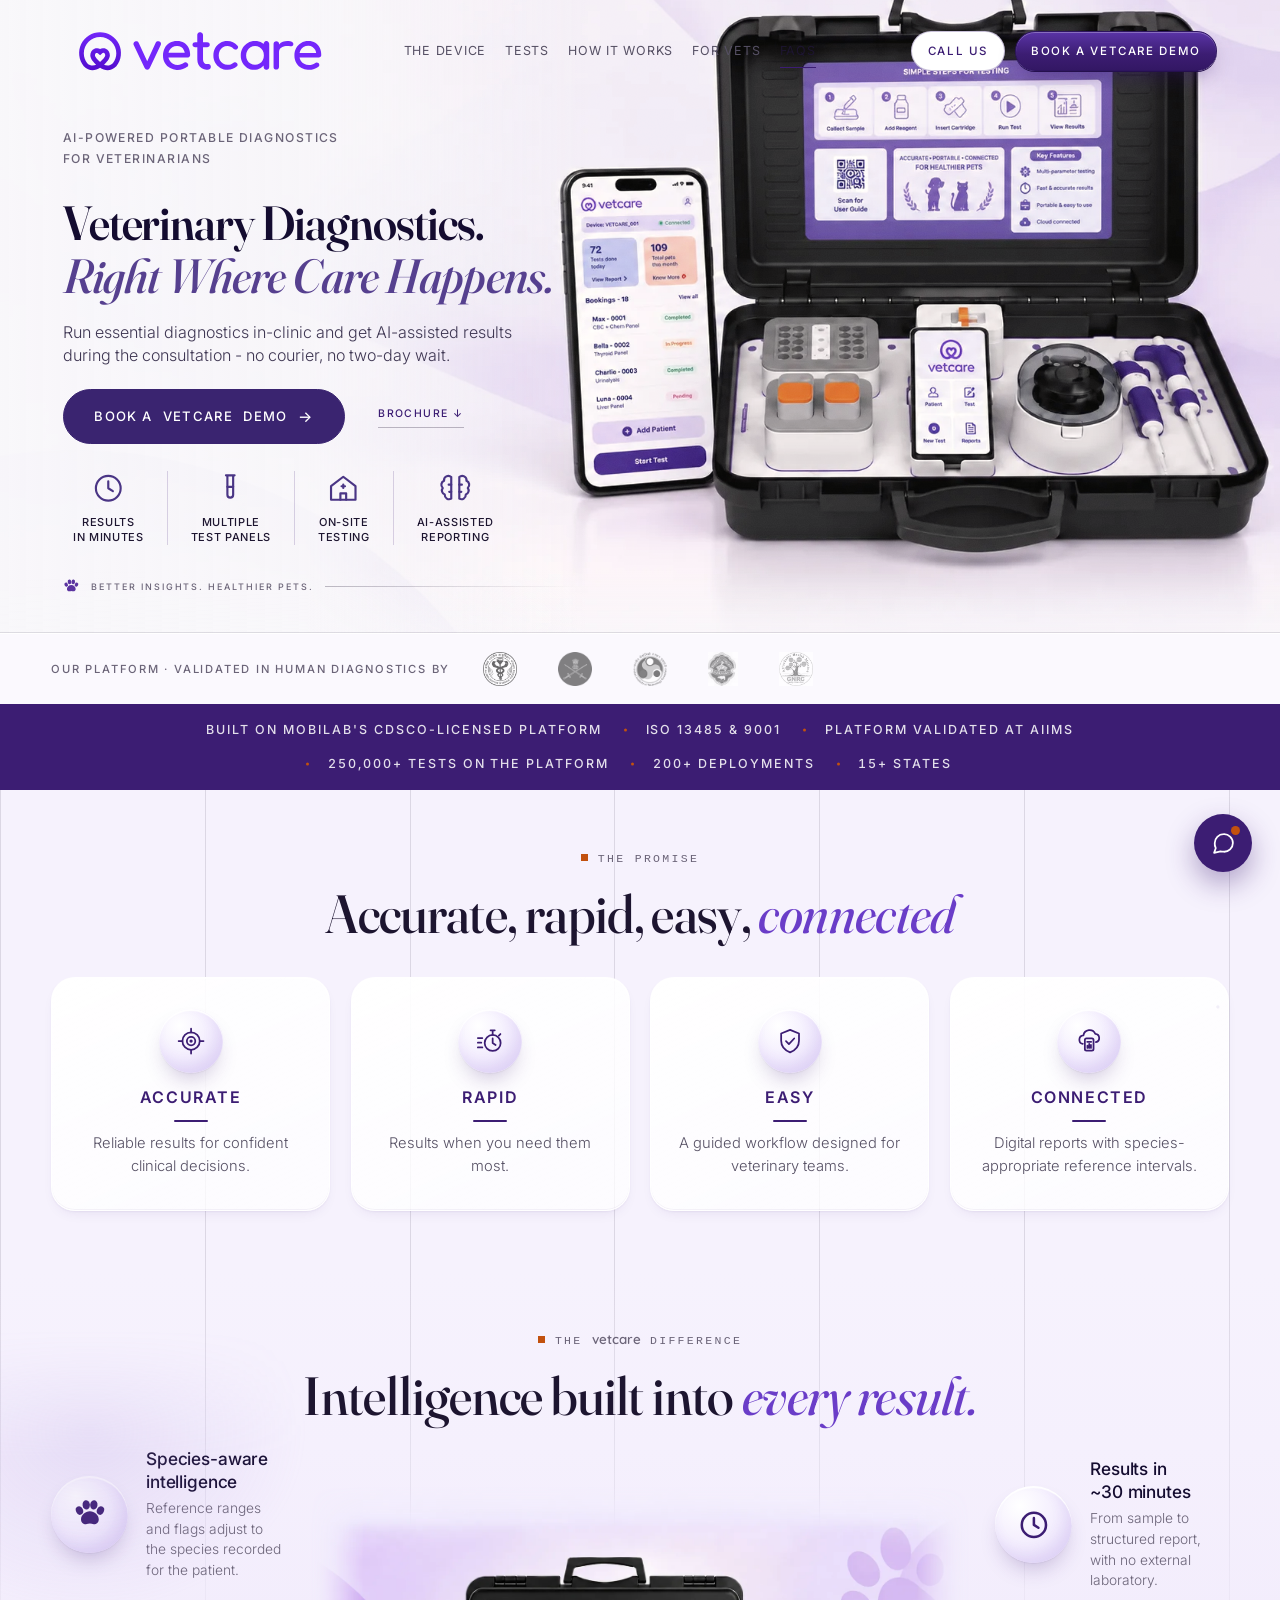
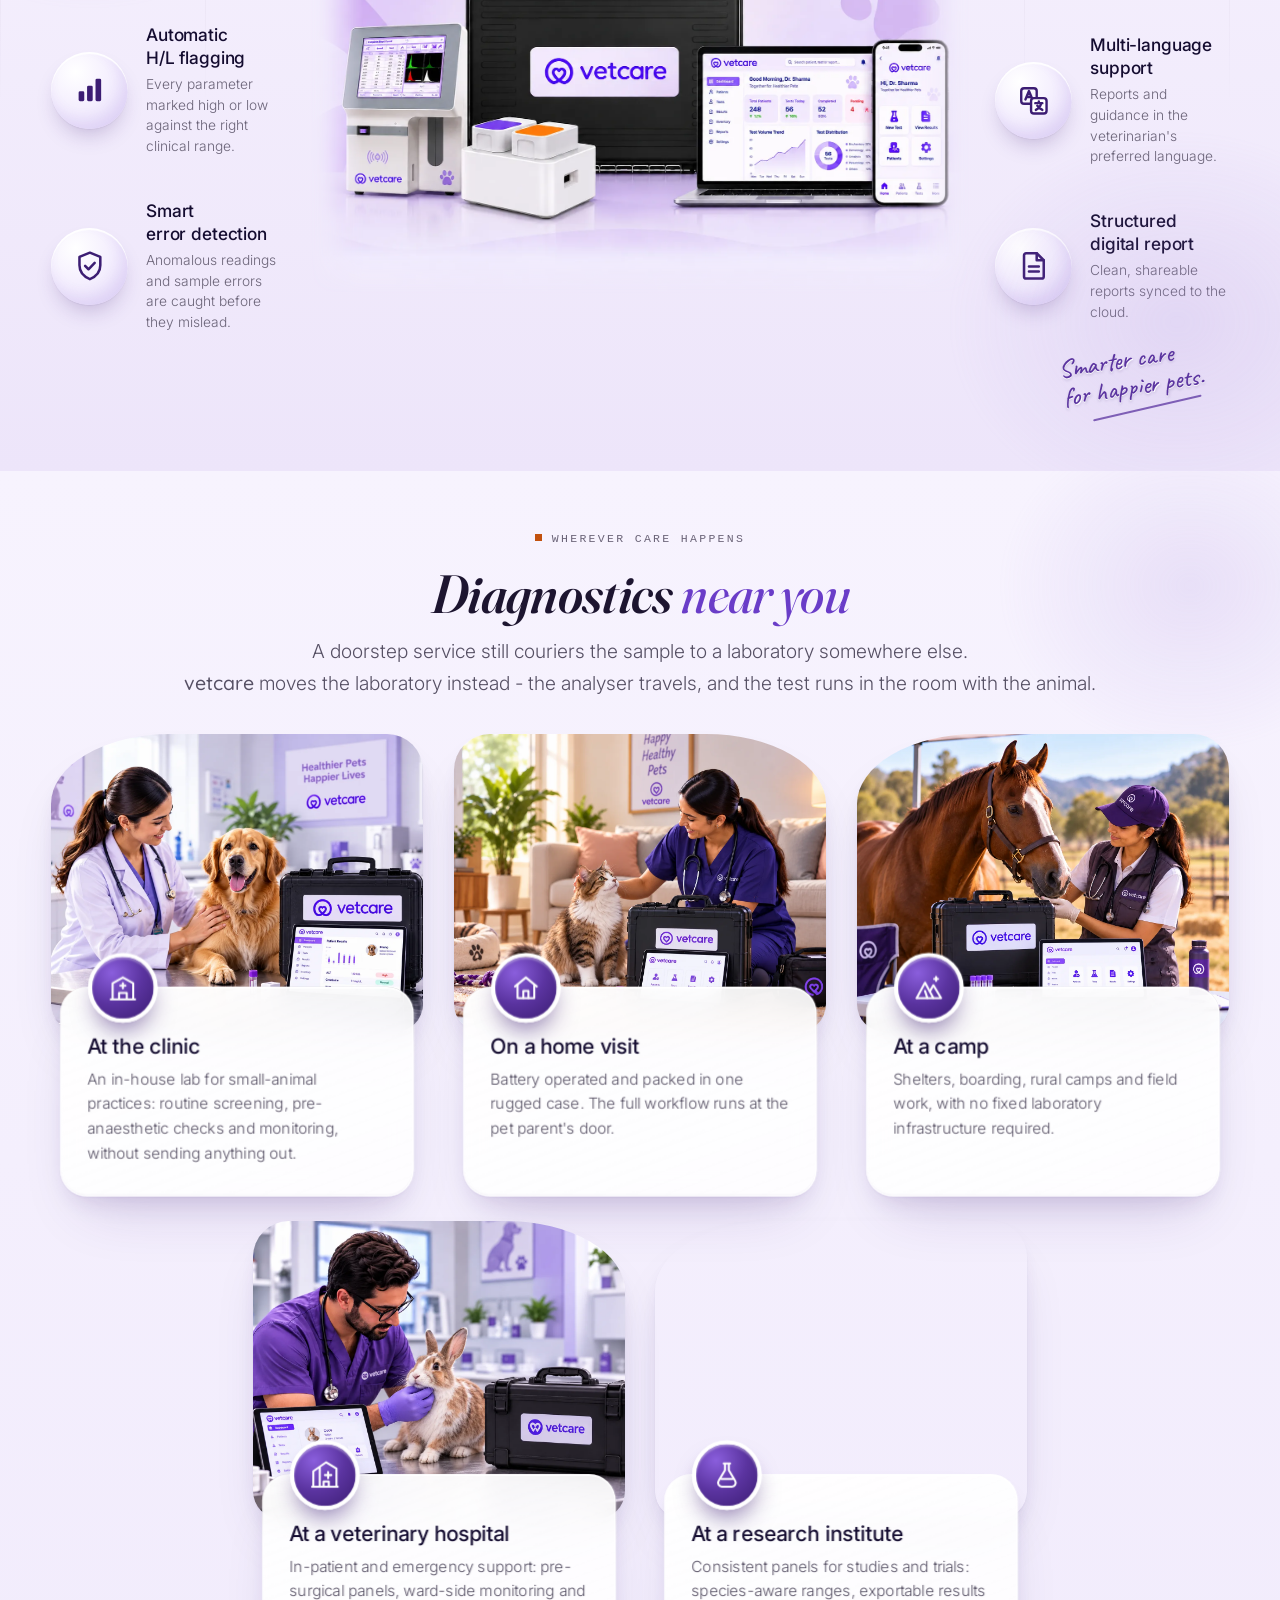
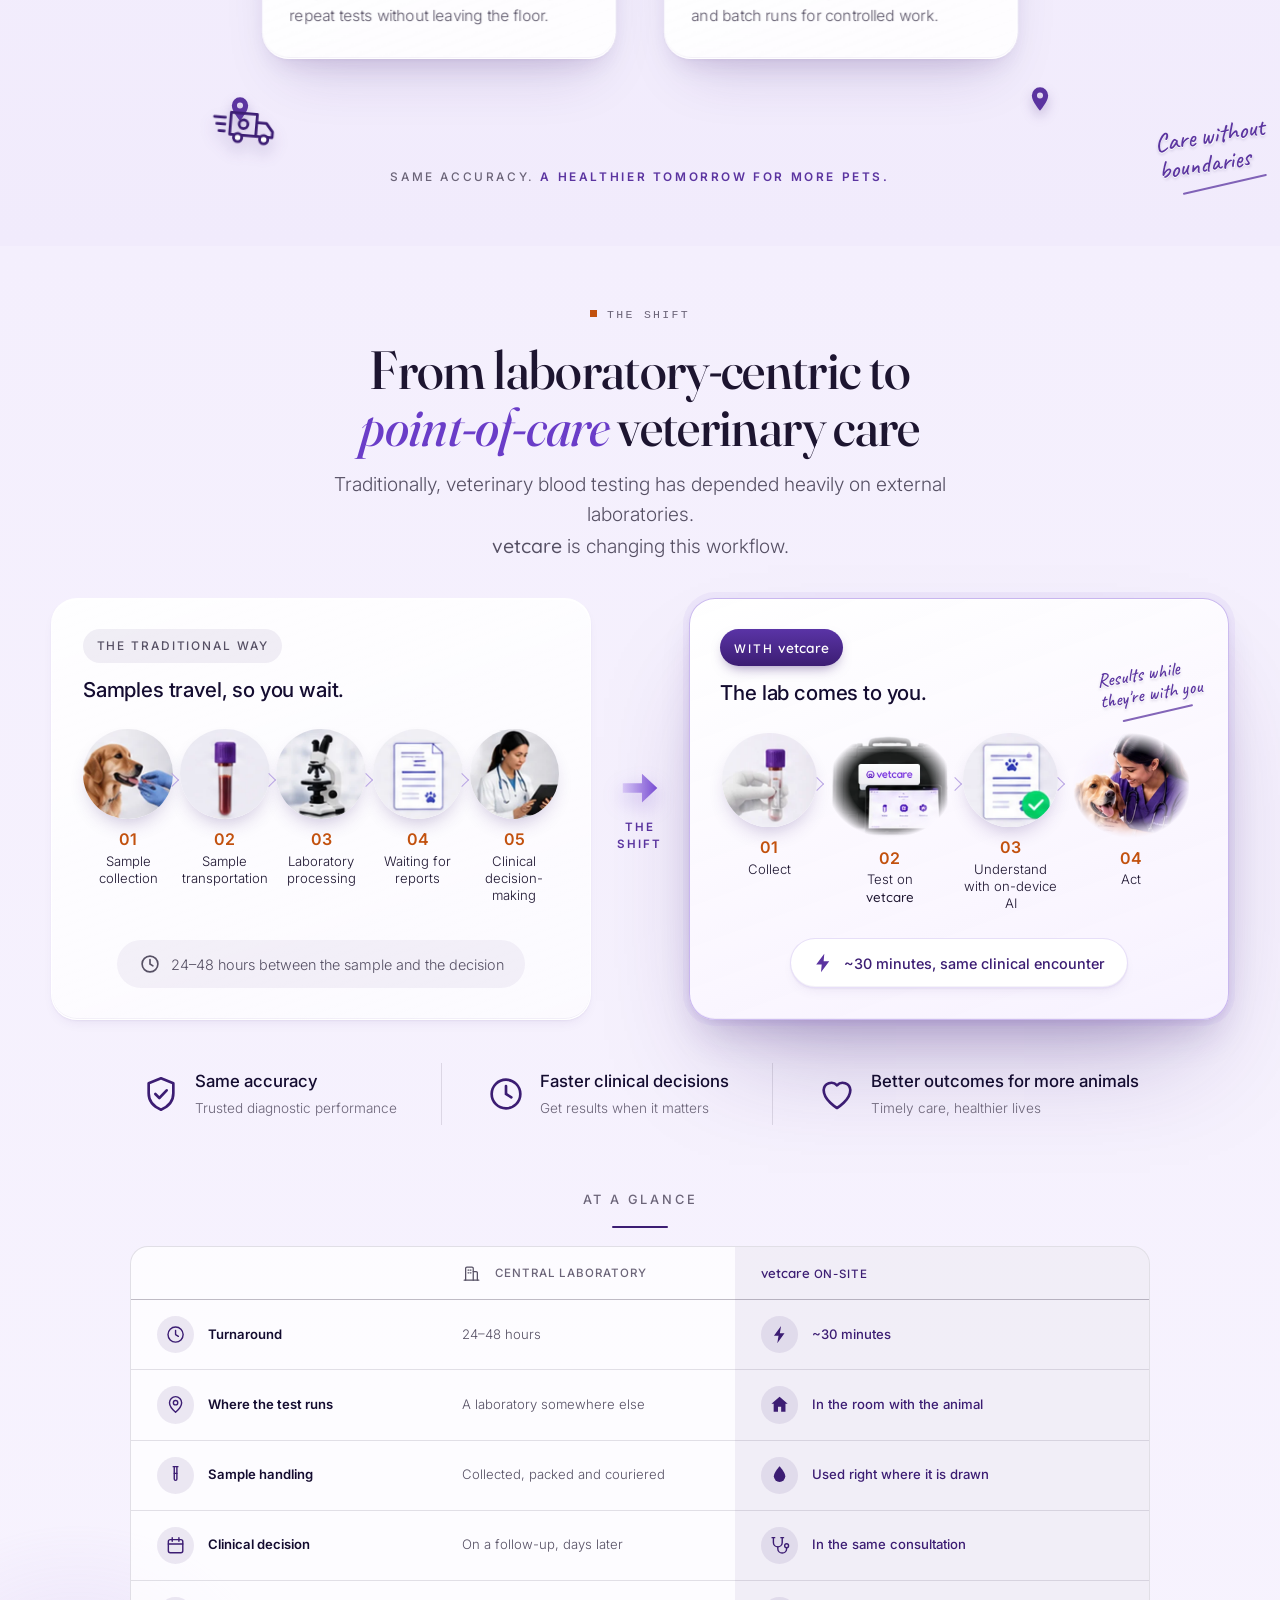
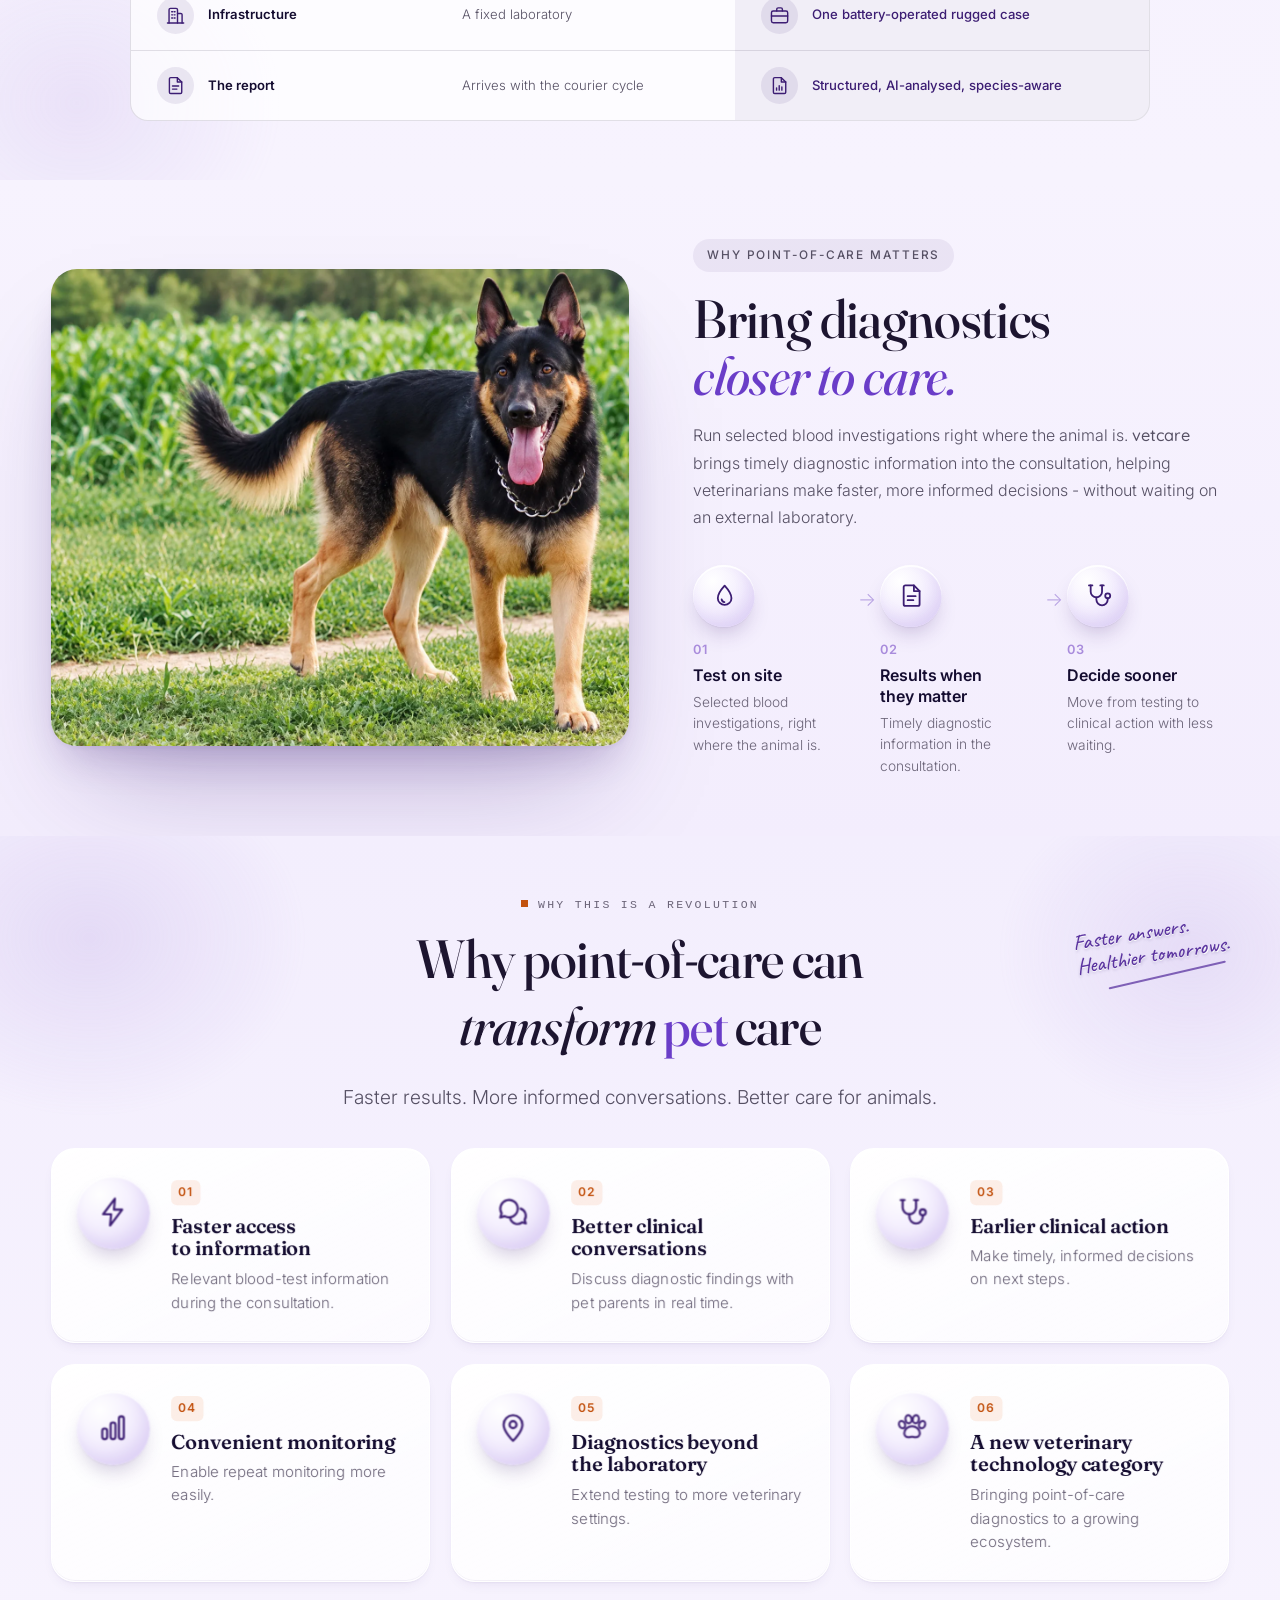
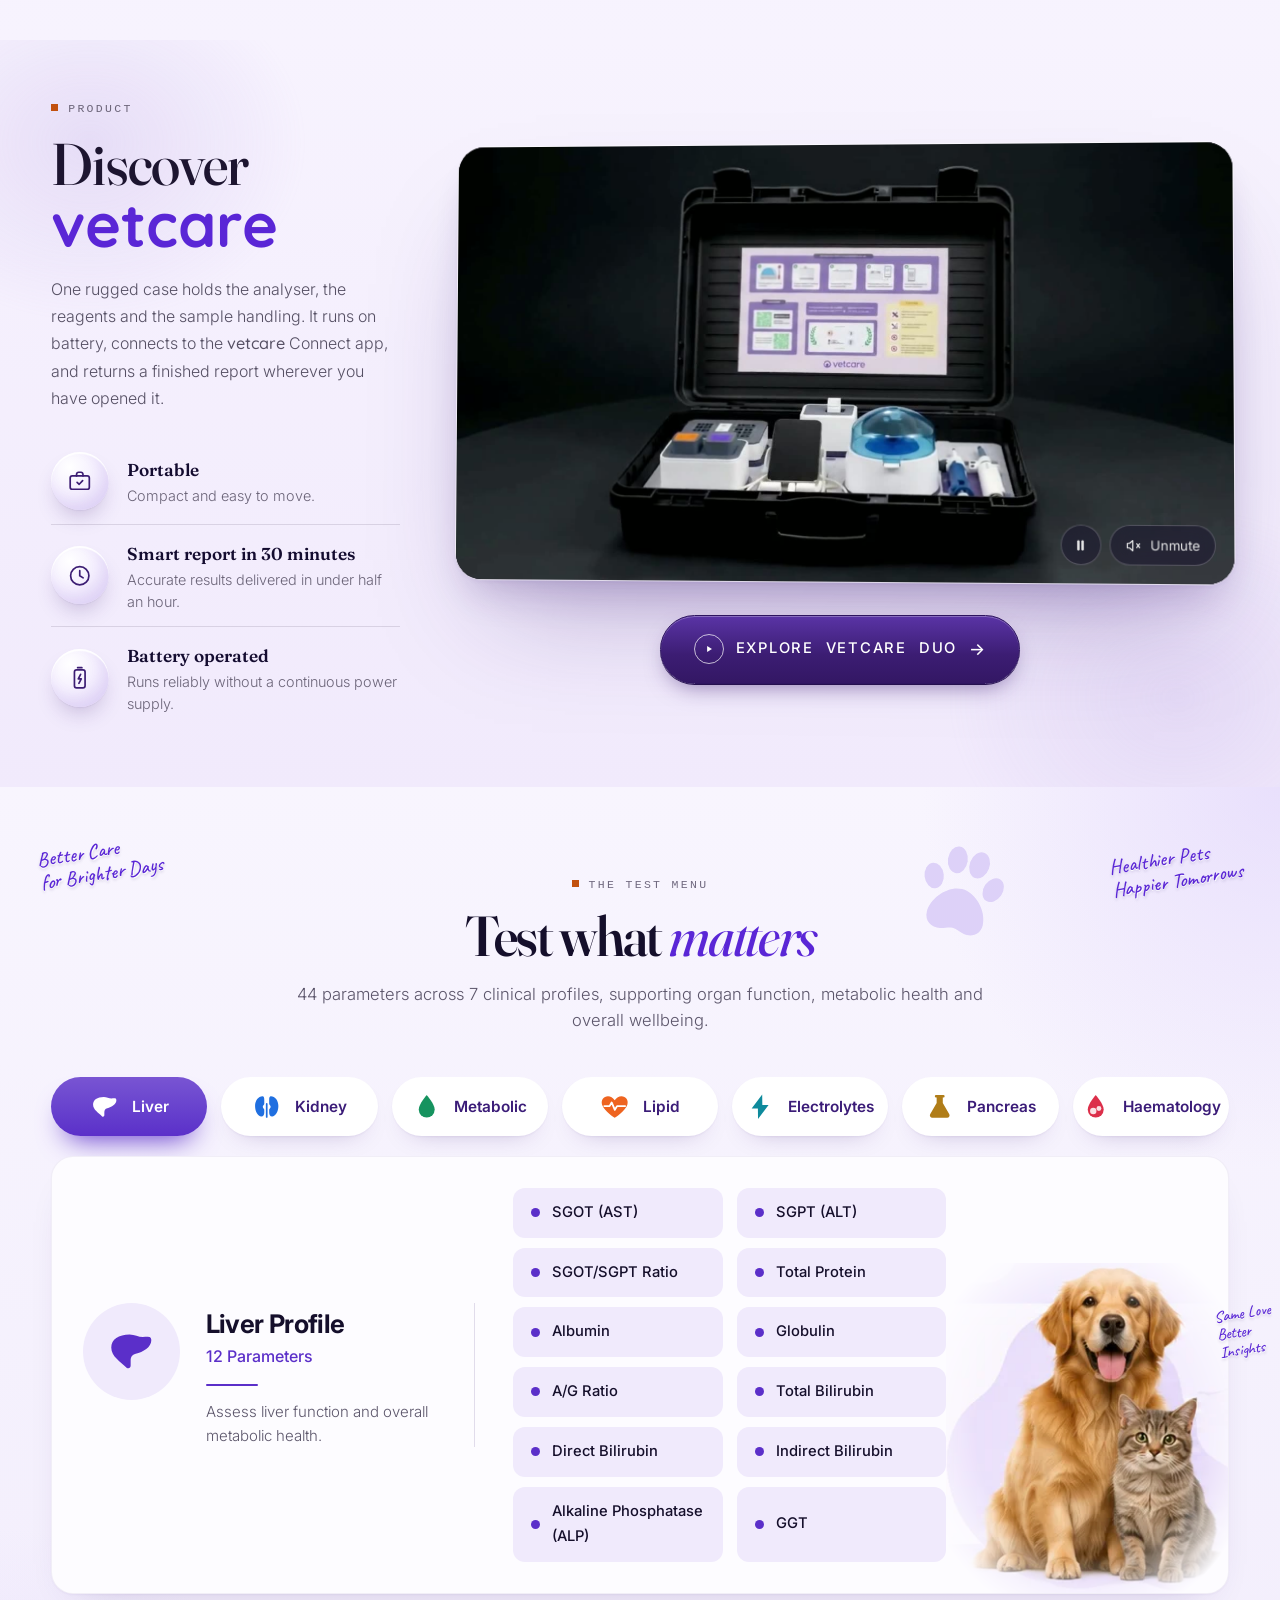
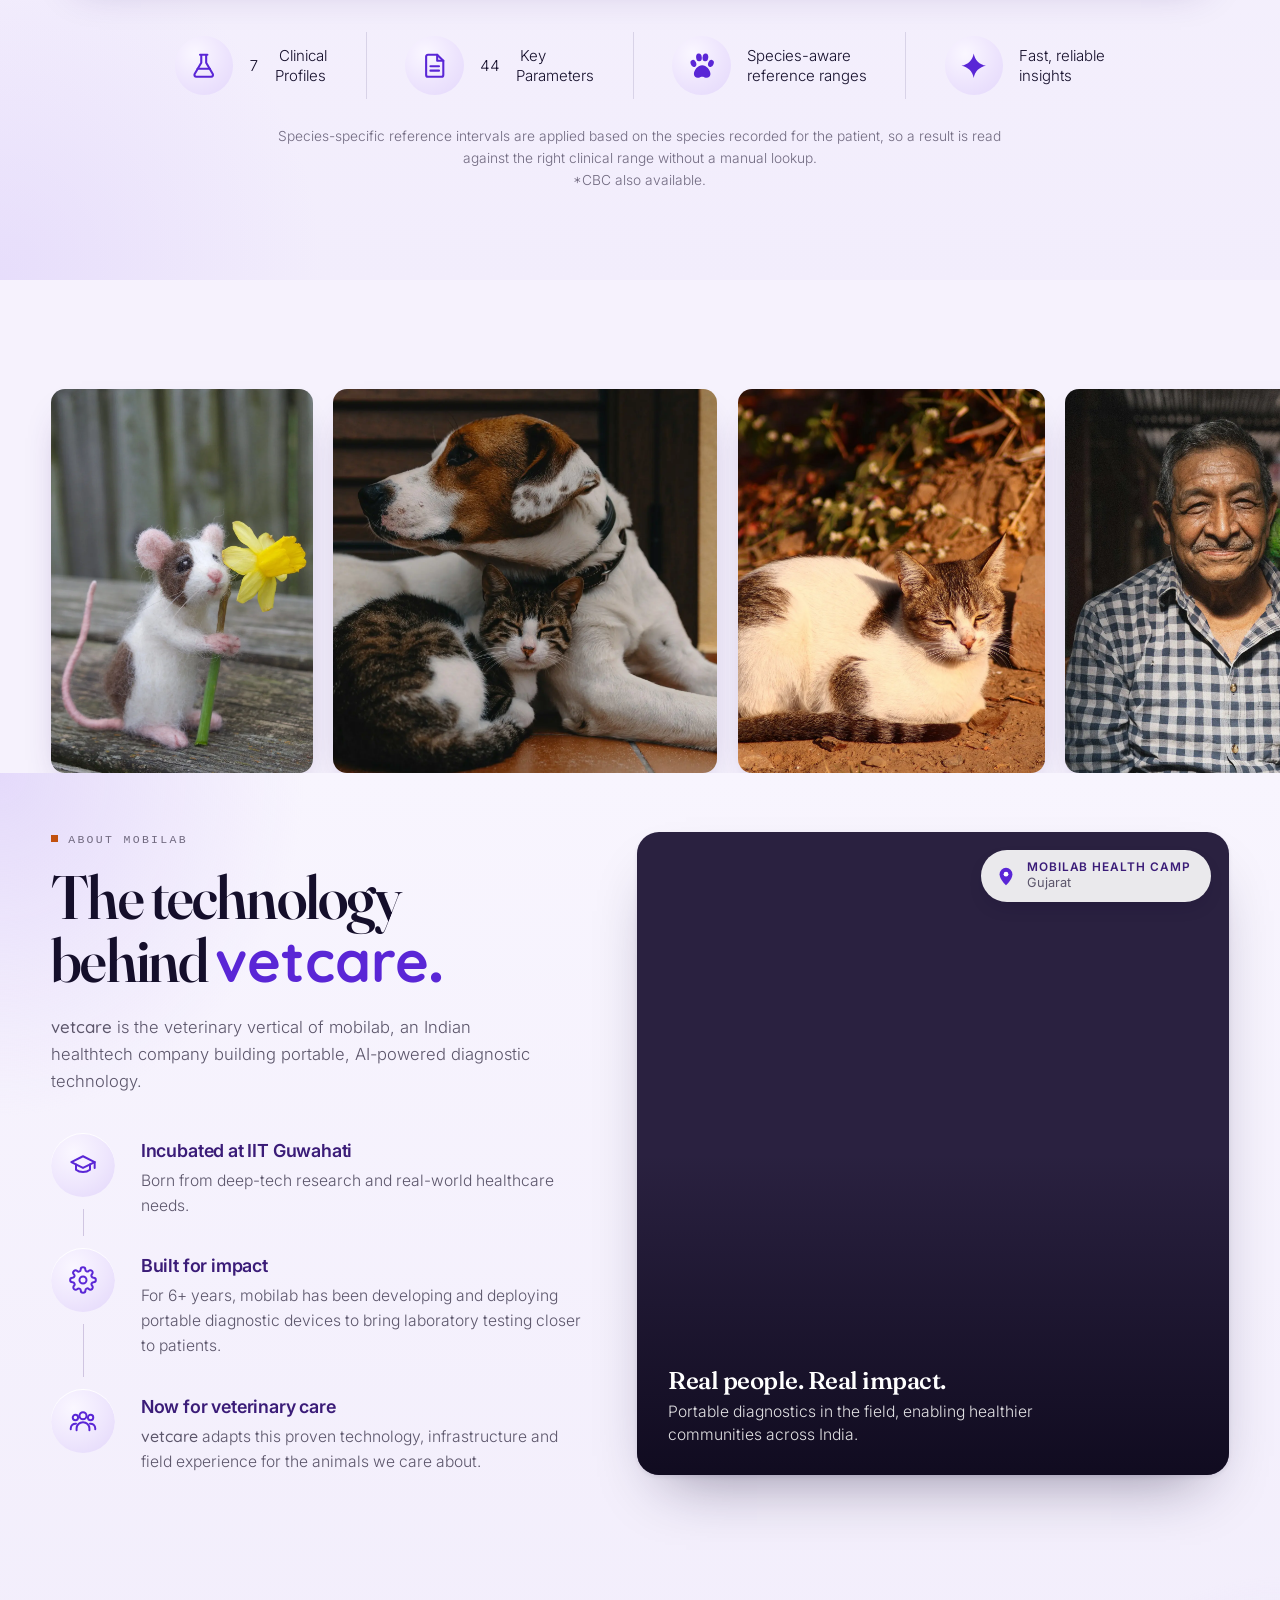
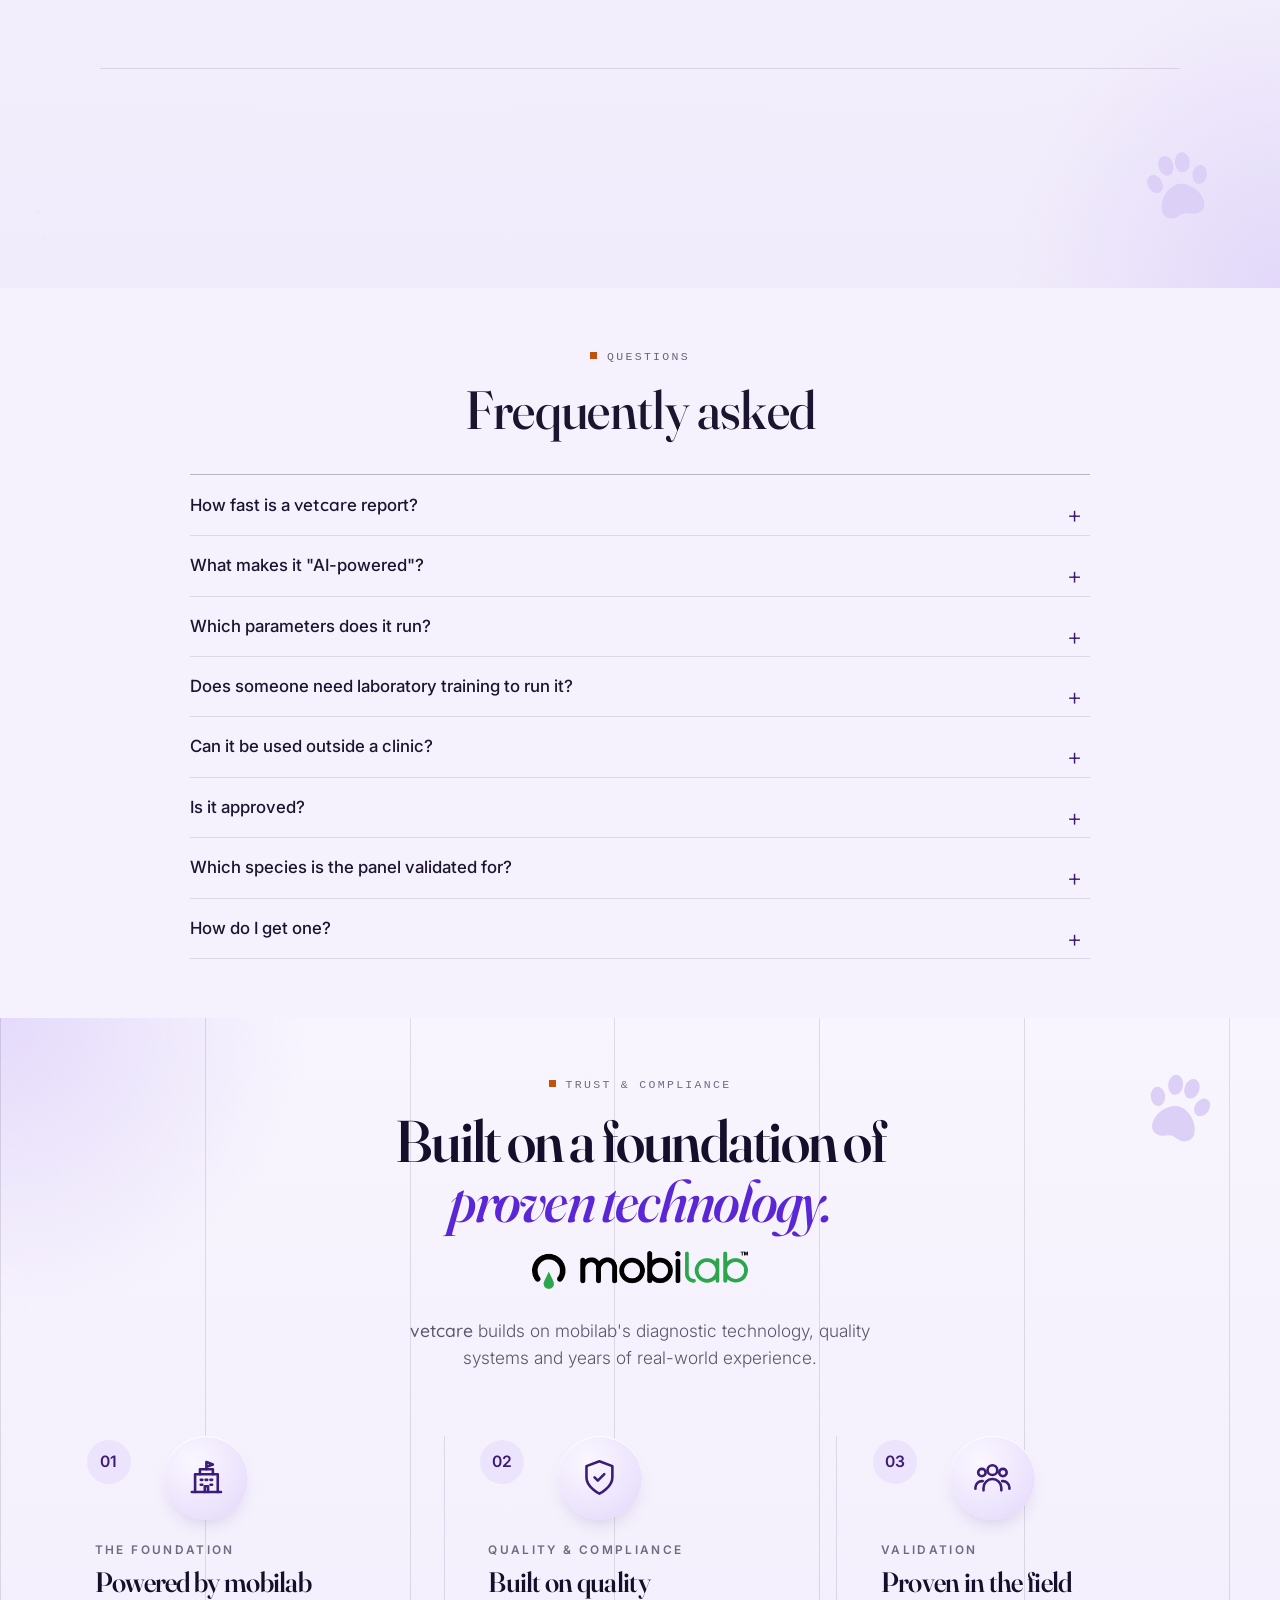
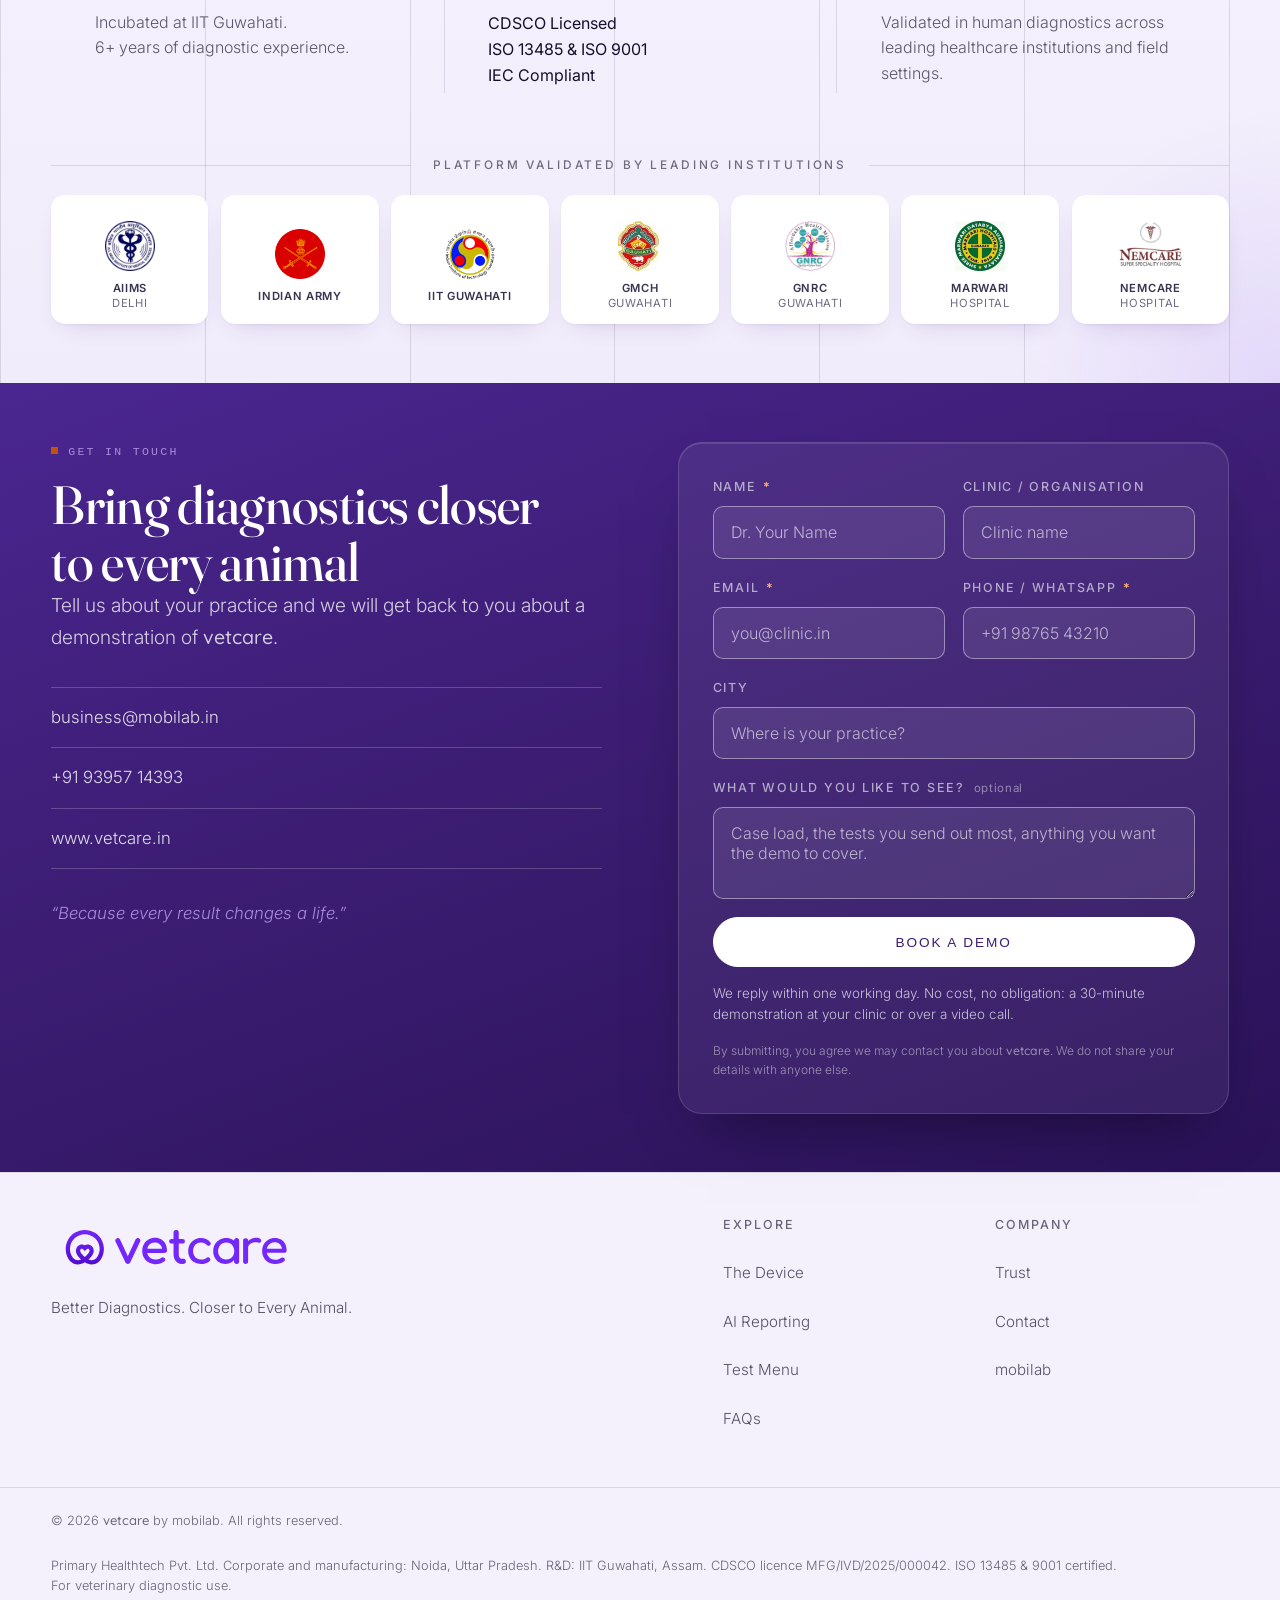
==== commit fcd726f3: "Point the contact block at www.vetcare.in The site row under the enquiry form linked to mobilab.in; " ====
--- a/index.html
+++ b/index.html
@@ -959,7 +959,7 @@
       <ul class="contact__list">
         <li><a href="mailto:business@mobilab.in">business@mobilab.in</a></li>
         <li><a href="tel:+919395714393">+91 93957 14393</a></li>
-        <li><a href="https://mobilab.in" target="_blank" rel="noopener">www.mobilab.in</a></li>
+        <li><a href="https://www.vetcare.in">www.vetcare.in</a></li>
       </ul>
       <p class="contact__quote">“Because every result changes a life.”</p>
     </div>
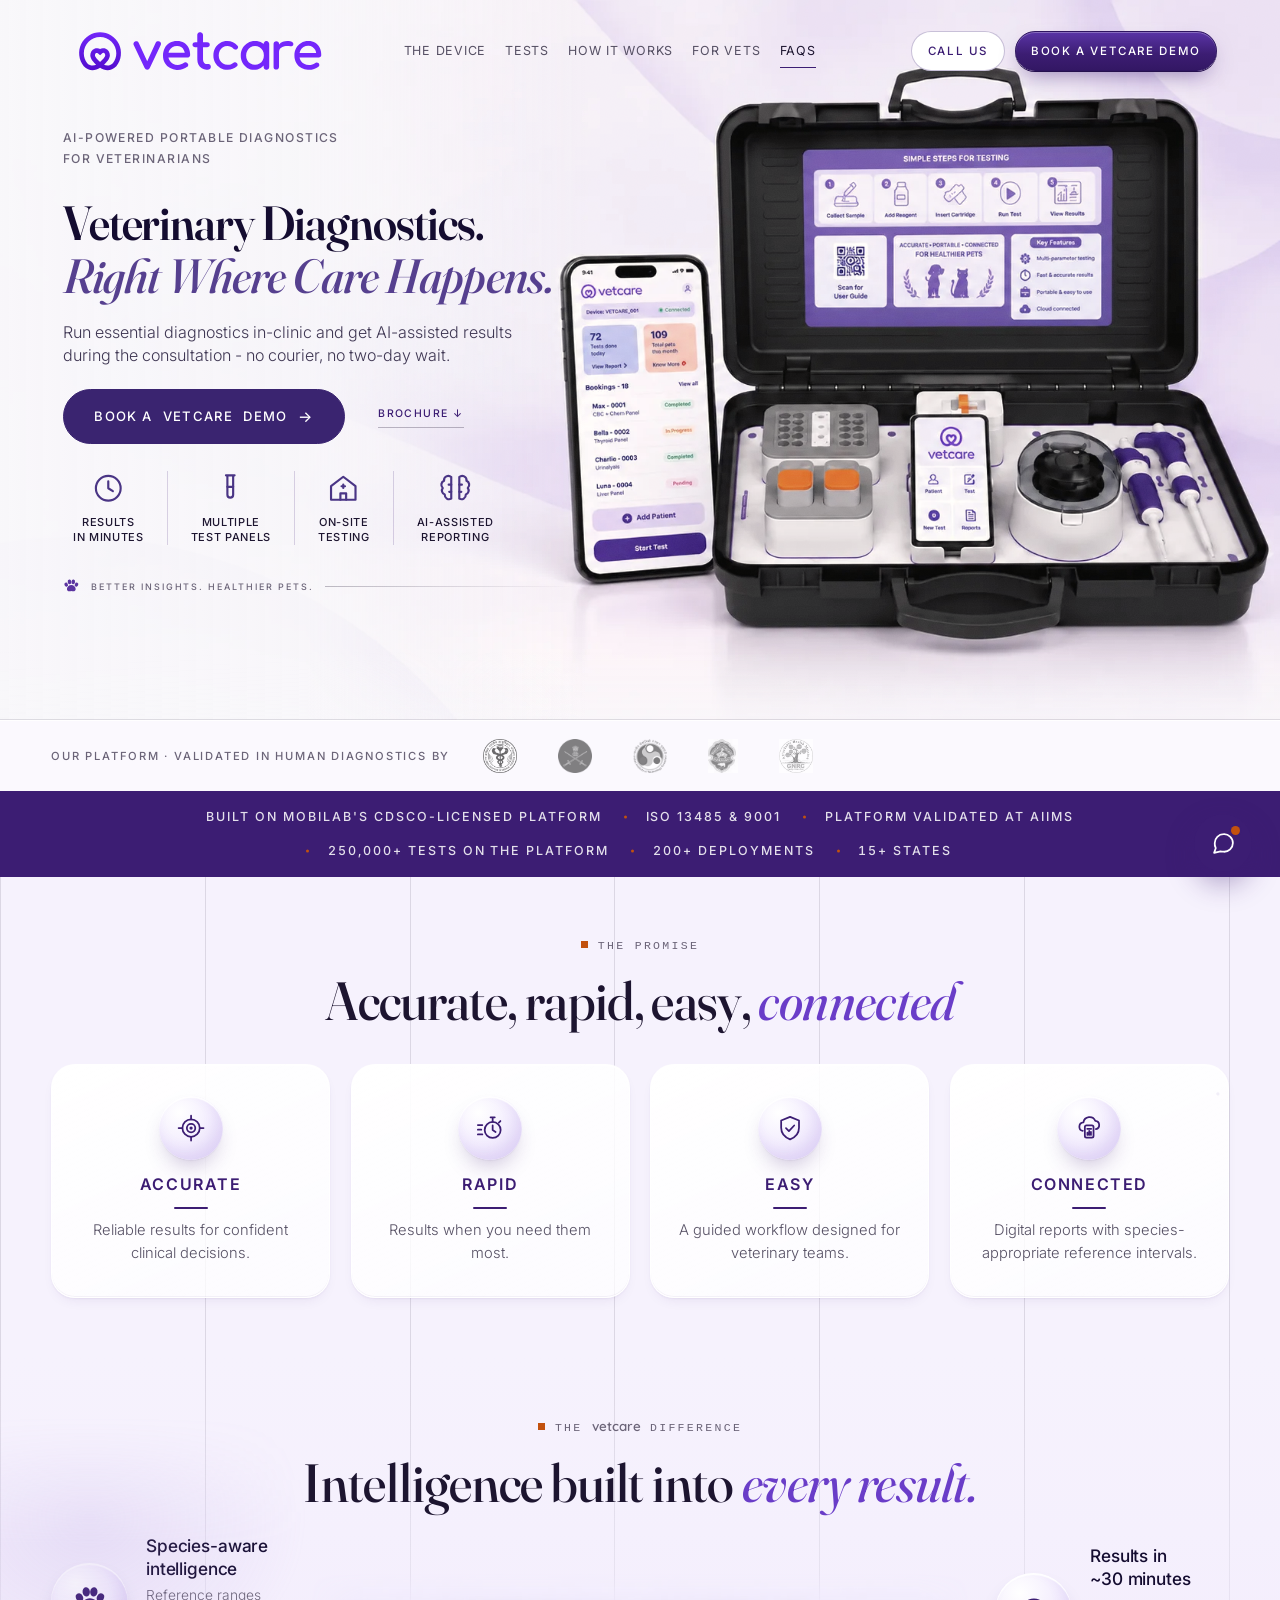
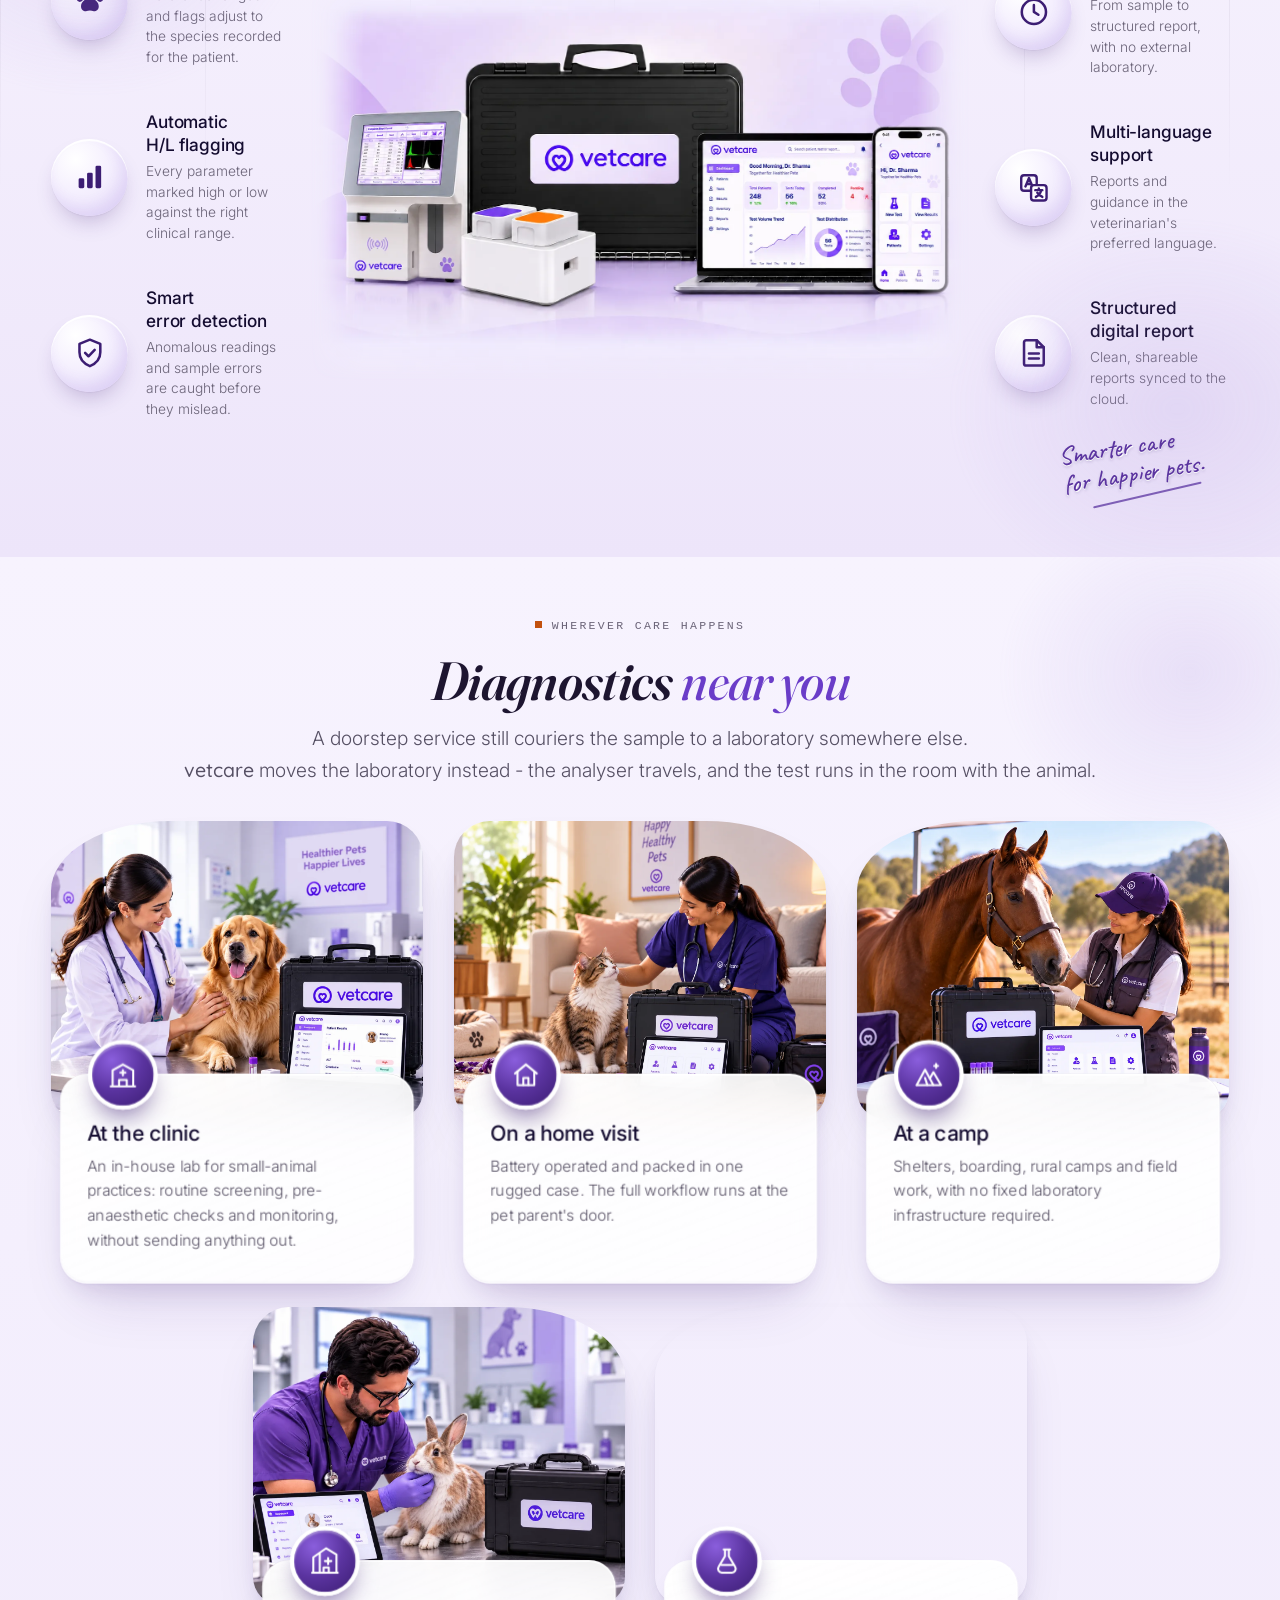
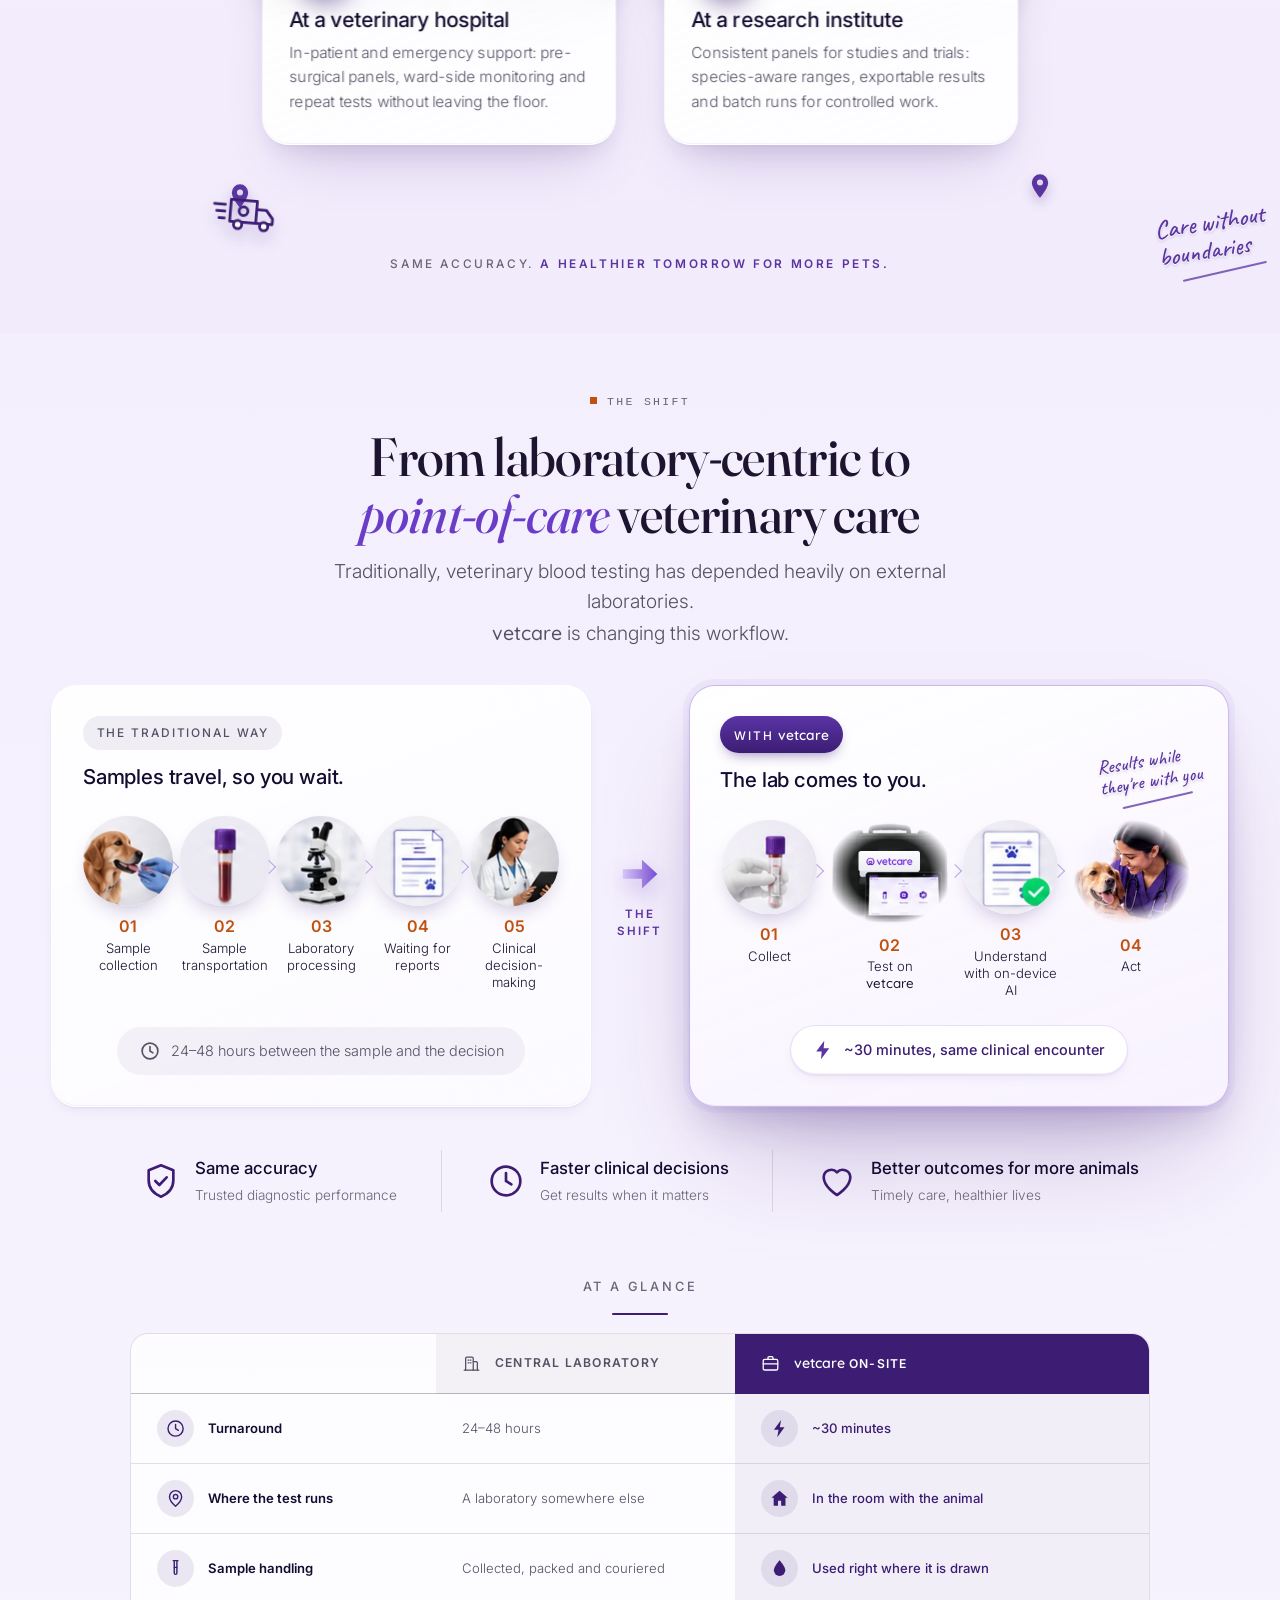
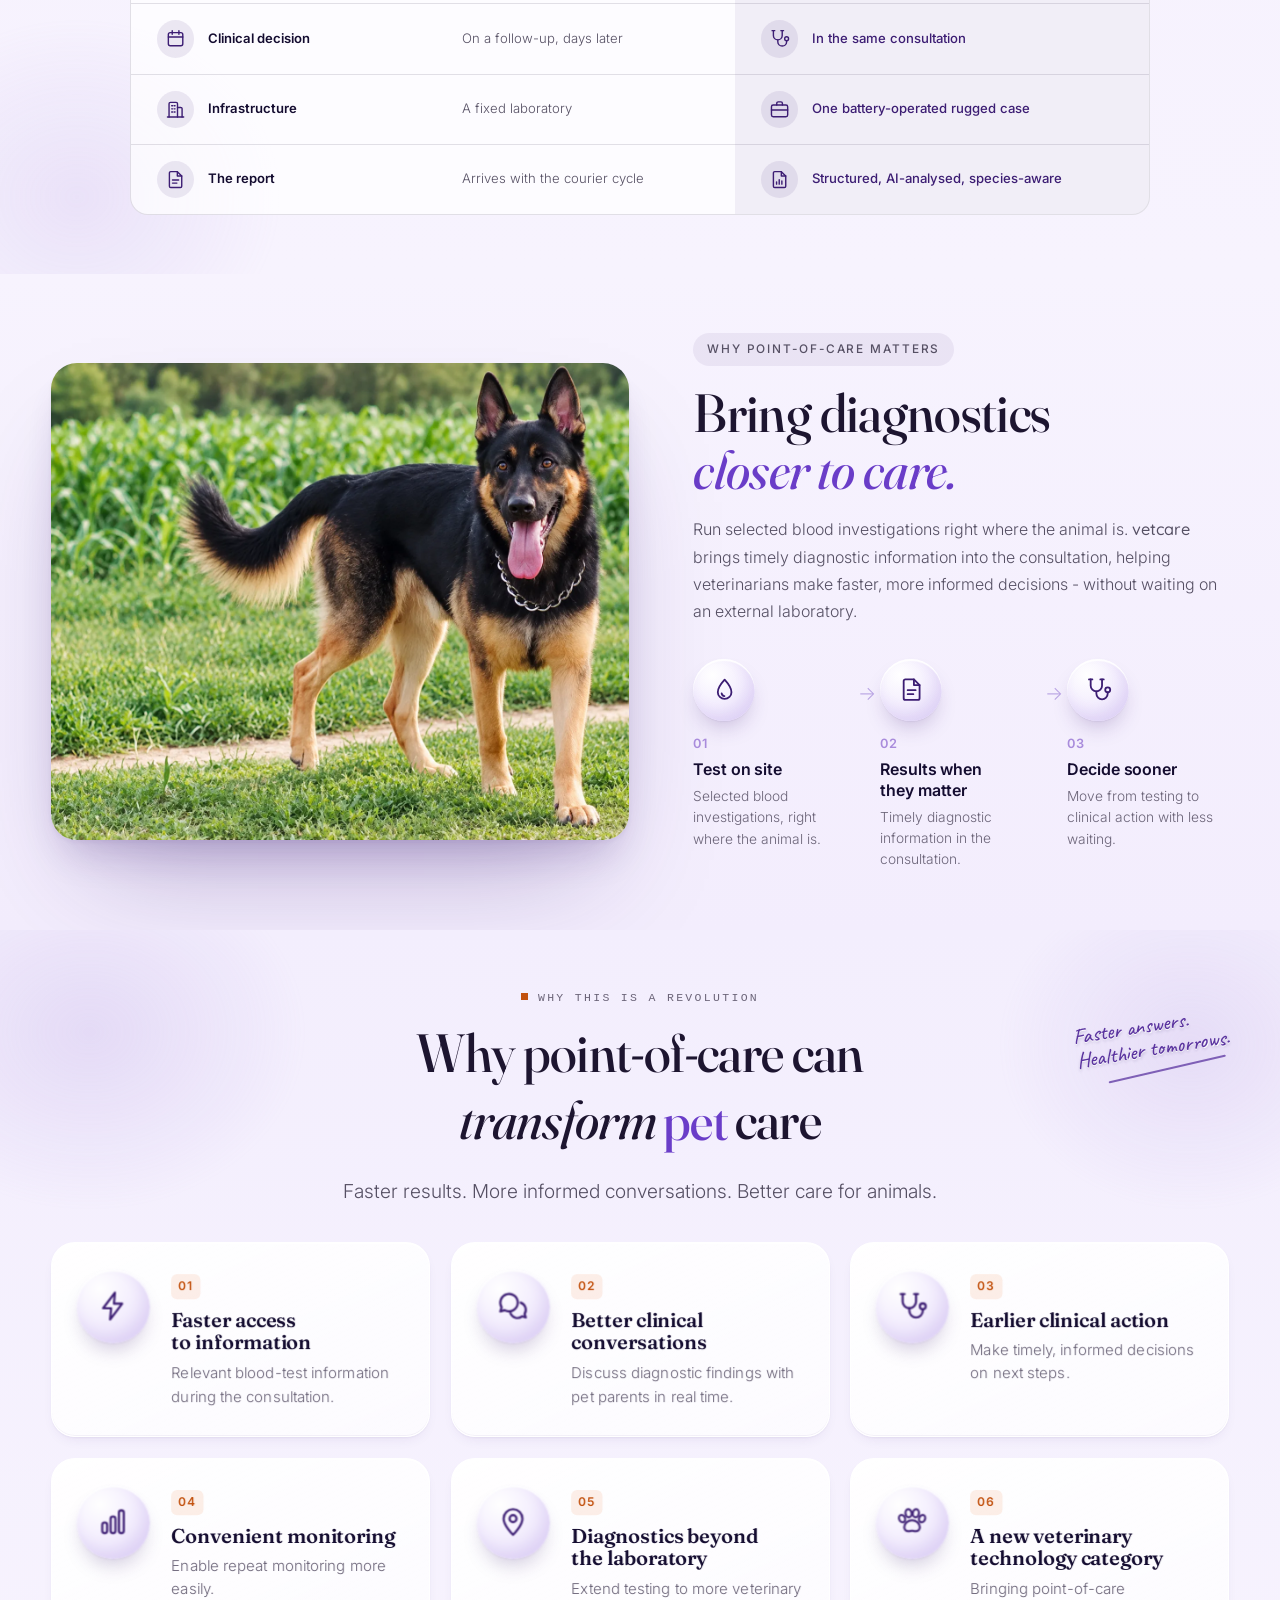
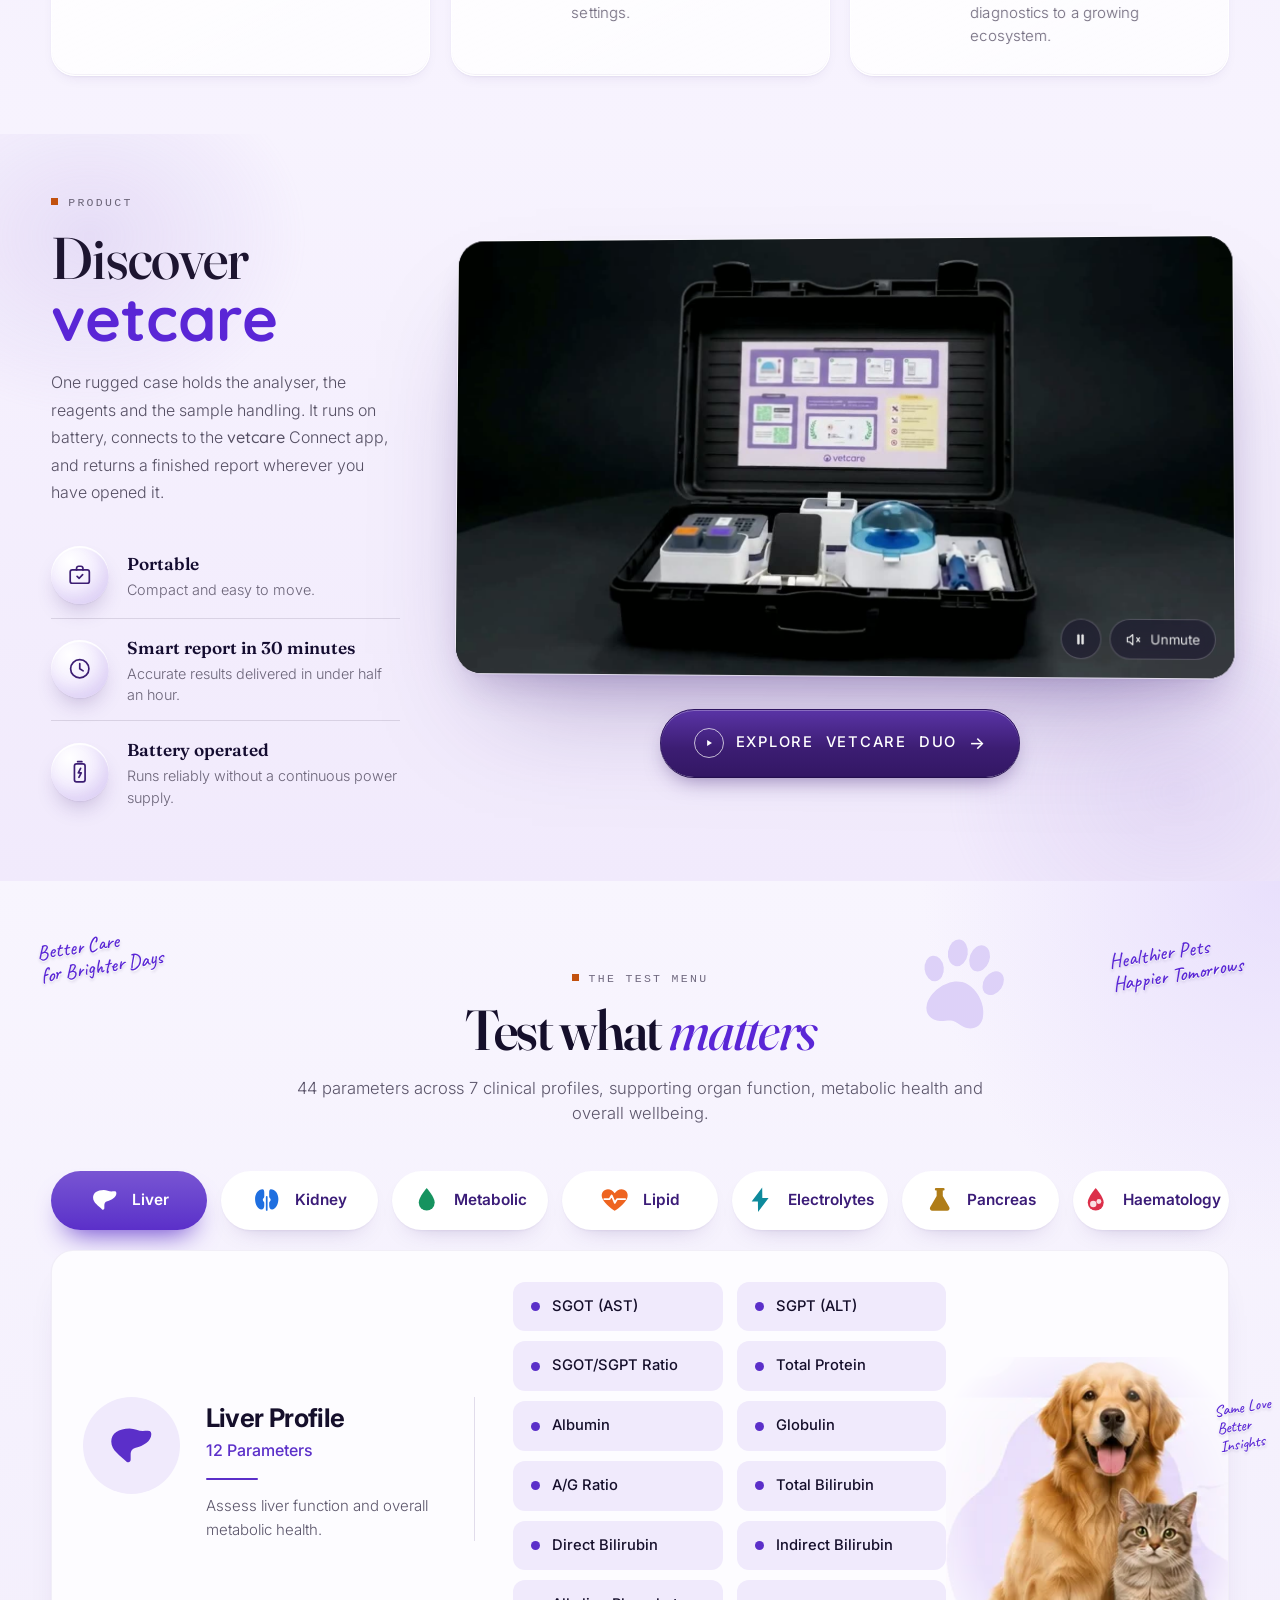
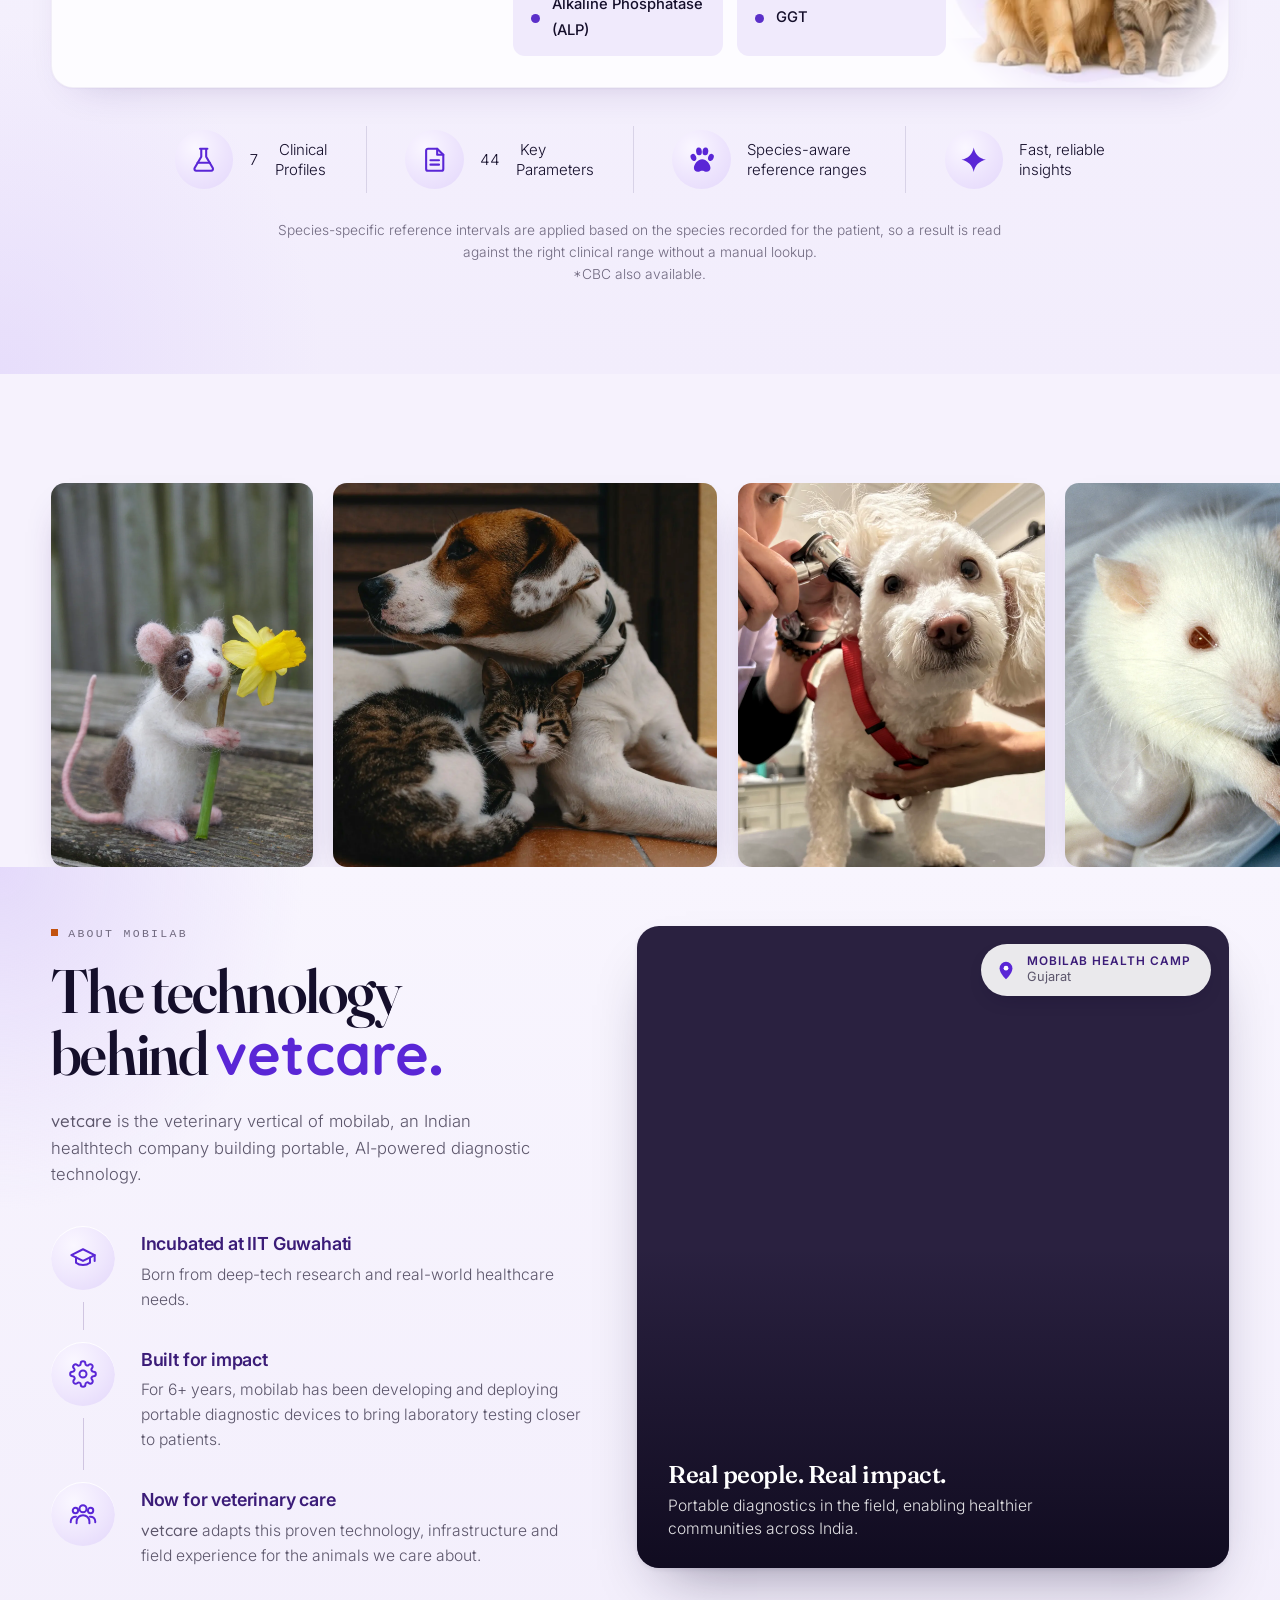
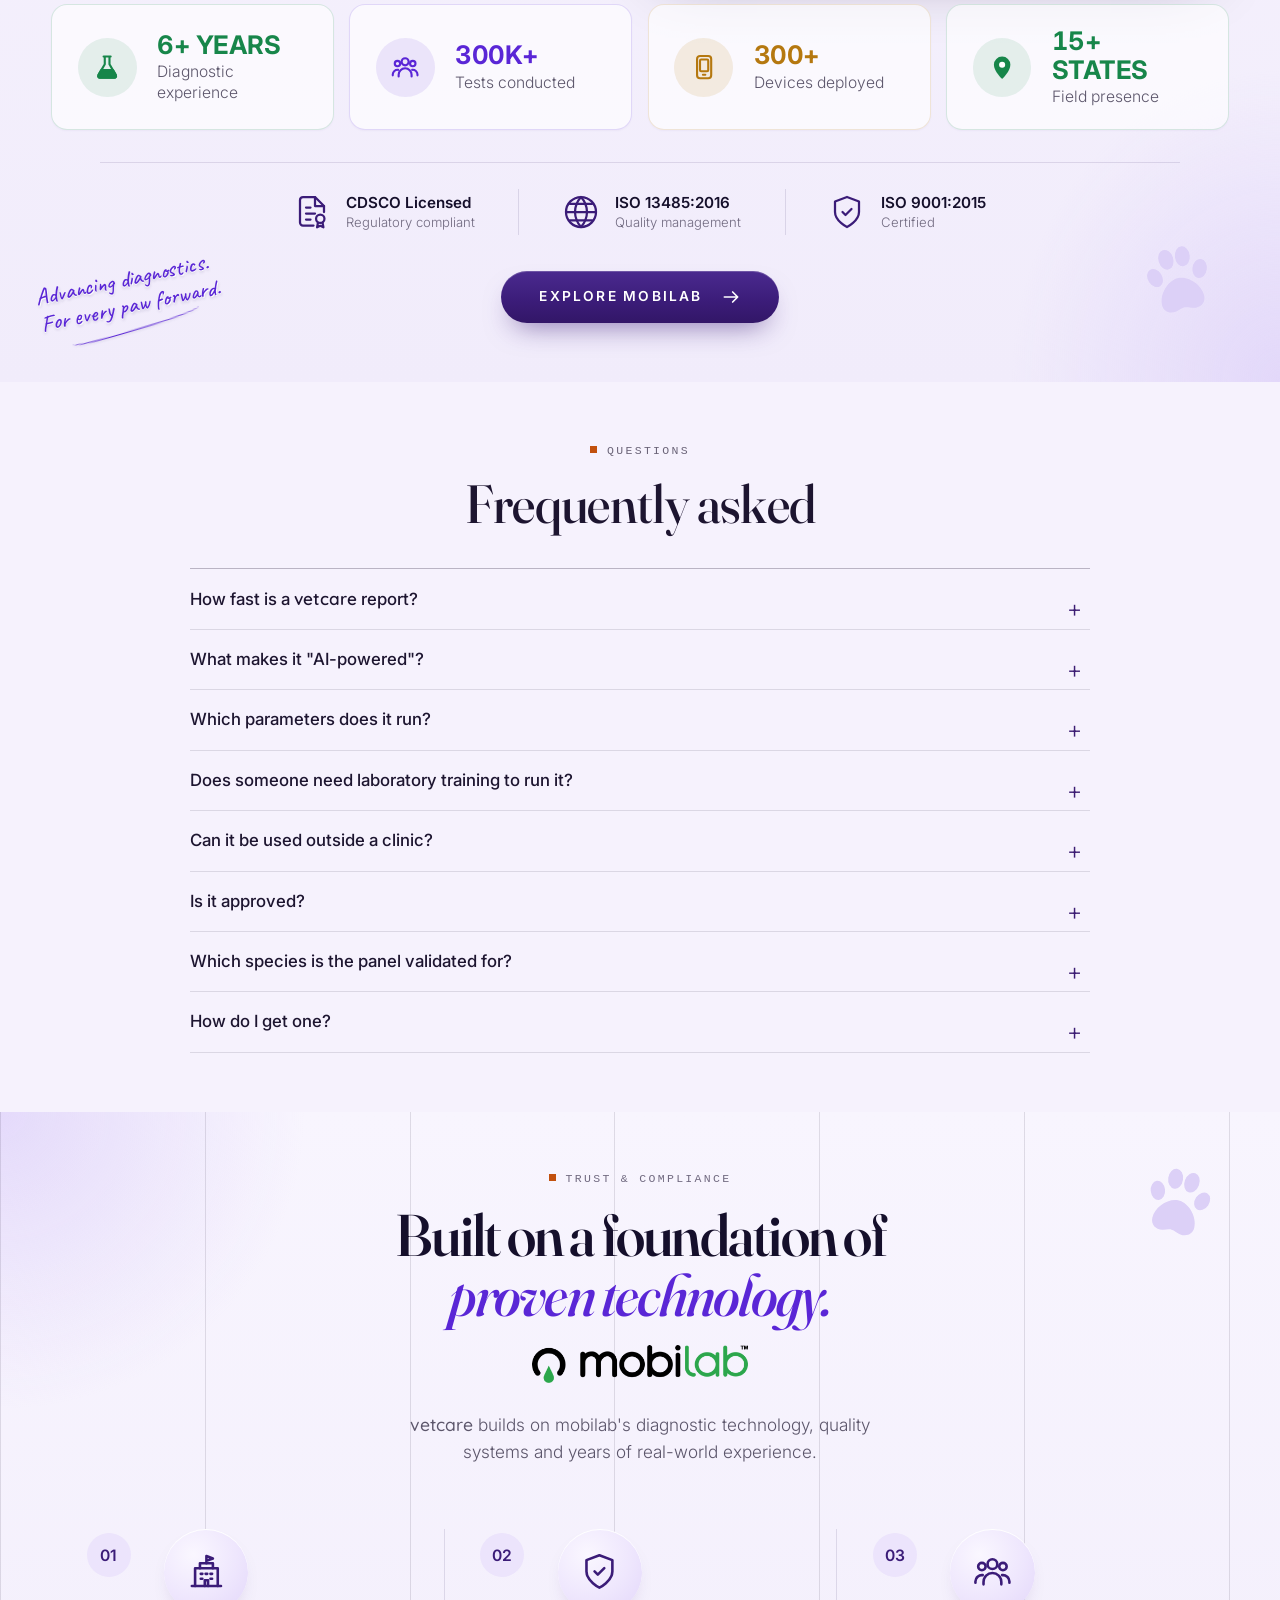
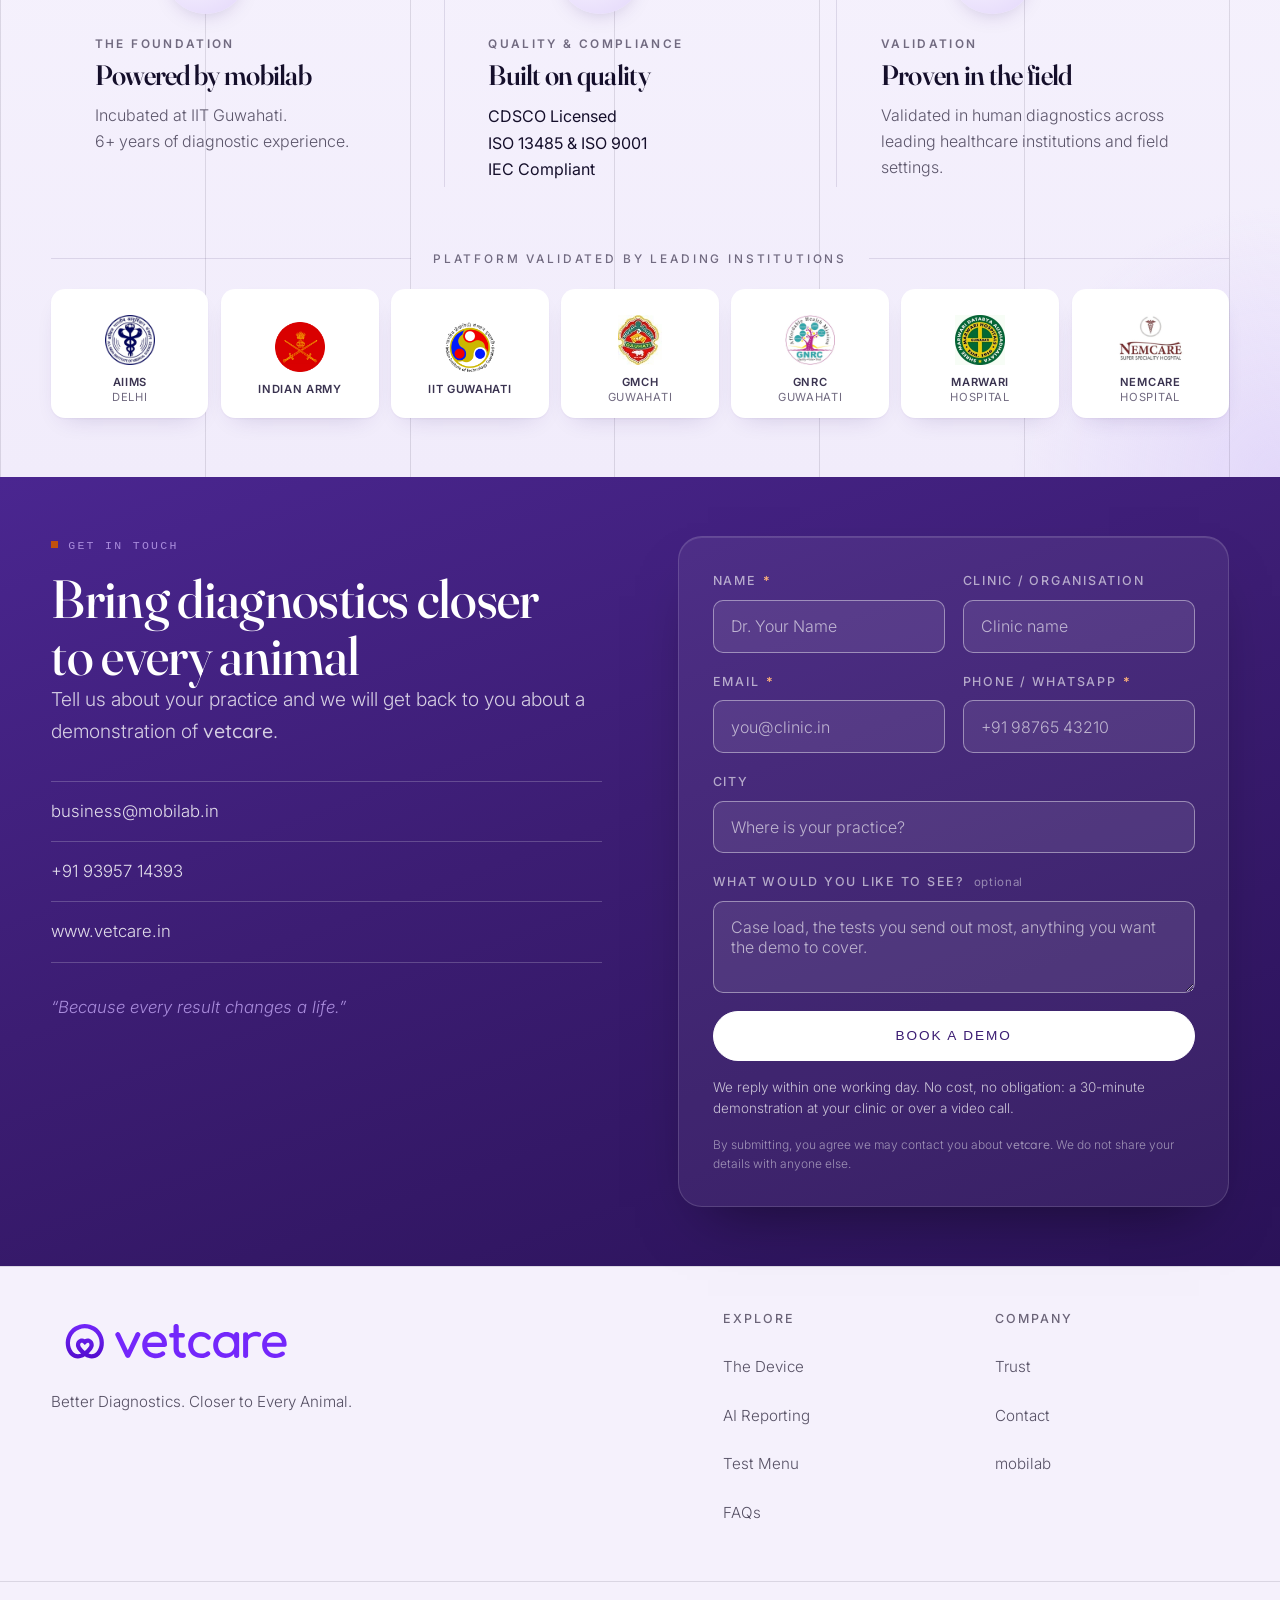
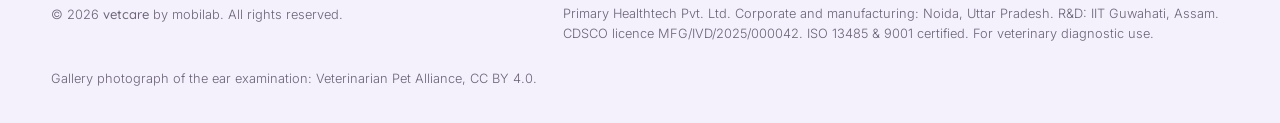
==== commit 938cc4d0: "Put real photography into the Duo shot and the pet gallery The Duo figure now carries a photograph o" ====
--- a/index.html
+++ b/index.html
@@ -32,7 +32,7 @@
 <link rel="preconnect" href="https://fonts.gstatic.com" crossorigin>
 <link href="https://fonts.googleapis.com/css2?family=Fraunces:ital,opsz,wght@0,9..144,400..700;1,9..144,400..700&family=Inter:wght@300;400;500;600;700;800&family=Quicksand:wght@500;600;700&family=Caveat:wght@500;600&display=swap" rel="stylesheet">
 <link rel="preload" as="image" href="assets/photos/hero-clinic.webp?v=3" type="image/webp" fetchpriority="high">
-<link rel="stylesheet" href="styles.css?v=35">
+<link rel="stylesheet" href="styles.css?v=37">
 <script>document.documentElement.className+=' js';</script>
 <script type="application/ld+json">
 {
@@ -558,7 +558,7 @@
           <tr>
             <th scope="col"><span class="visually-hidden">Aspect</span></th>
             <th scope="col"><span class="cmp__v"><svg class="cmp__hico" viewBox="0 0 24 24" fill="none" stroke="currentColor" stroke-width="1.6" stroke-linecap="round" stroke-linejoin="round" aria-hidden="true"><path d="M4.6 20.4V5.4A1.6 1.6 0 0 1 6.2 3.8h6.4a1.6 1.6 0 0 1 1.6 1.6v15"/><path d="M14.2 9.6h3.6a1.6 1.6 0 0 1 1.6 1.6v9.2"/><path d="M2.8 20.4h18.4"/><path d="M7.6 7.6h1M10.4 7.6h1M7.6 11.2h1M10.4 11.2h1"/></svg>Central laboratory</span></th>
-            <th scope="col"><span class="x-brandword">VETCARE</span> on-site</th>
+            <th scope="col"><span class="cmp__v"><svg class="cmp__hico" viewBox="0 0 24 24" fill="none" stroke="currentColor" stroke-width="1.6" stroke-linecap="round" stroke-linejoin="round" aria-hidden="true"><rect x="2.8" y="6.8" width="18.4" height="13.4" rx="2"/><path d="M8.8 6.8V4.9a1.6 1.6 0 0 1 1.6-1.6h3.2a1.6 1.6 0 0 1 1.6 1.6v1.9"/><path d="M2.8 12.4h18.4"/></svg><span><span class="x-brandword">VETCARE</span> on-site</span></span></th>
           </tr>
         </thead>
         <tbody>
@@ -756,9 +756,9 @@
   <div class="gallery__track">
     <figure><picture><source srcset="assets/photos/pet-mouse.webp" type="image/webp"><img src="assets/photos/pet-mouse.jpg" loading="lazy" width="1021" height="1500" alt="A pet mouse standing up and holding a yellow daffodil."></picture></figure>
     <figure><picture><source srcset="assets/photos/pet-dog-cat.webp" type="image/webp"><img src="assets/photos/pet-dog-cat.jpg" loading="lazy" width="1400" height="1400" alt="A tabby kitten dozing curled up against a white and brown dog."></picture></figure>
-    <figure><picture><source srcset="assets/photos/pet-cat-sun.webp" type="image/webp"><img src="assets/photos/pet-cat-sun.jpg" loading="lazy" width="1200" height="1500" alt="A cat dozing in warm sunlight."></picture></figure>
-    <figure><picture><source srcset="assets/photos/pet-parrot-owner.webp" type="image/webp"><img src="assets/photos/pet-parrot-owner.jpg" loading="lazy" width="1200" height="1500" alt="A smiling older man with a green parrot perched on his shoulder."></picture></figure>
-    <figure><picture><source srcset="assets/photos/pet-golden.webp" type="image/webp"><img src="assets/photos/pet-golden.jpg" loading="lazy" width="1400" height="1050" alt="A golden retriever in soft studio light."></picture></figure>
+    <figure><picture><source srcset="assets/photos/pet-vet-exam.webp" type="image/webp"><img src="assets/photos/pet-vet-exam.jpg" loading="lazy" width="1200" height="1500" alt="A vet examining a small white dog's ear with an otoscope on the consulting table."></picture></figure>
+    <figure><picture><source srcset="assets/photos/pet-lab-rat.webp" type="image/webp"><img src="assets/photos/pet-lab-rat.jpg" loading="lazy" width="1200" height="1500" alt="A white laboratory rat held gently in gloved hands, looking at the camera."></picture></figure>
+    <figure><picture><source srcset="assets/photos/pet-pig.webp" type="image/webp"><img src="assets/photos/pet-pig.jpg" loading="lazy" width="1400" height="1050" alt="A pig resting in straw, eyes closed."></picture></figure>
     <figure><picture><source srcset="assets/photos/pet-cat-hug.webp" type="image/webp"><img src="assets/photos/pet-cat-hug.jpg" loading="lazy" width="1200" height="1500" alt="A girl holding her ginger cat close."></picture></figure>
     <figure><picture><source srcset="assets/photos/pet-cow.webp" type="image/webp"><img src="assets/photos/pet-cow.jpg" loading="lazy" width="512" height="683" alt="A grey bull with curved horns and a rope halter, standing in its shed."></picture></figure>
     <figure><picture><source srcset="assets/photos/pet-horse-head.webp" type="image/webp"><img src="assets/photos/pet-horse-head.jpg" loading="lazy" width="512" height="768" alt="A chestnut horse with a white face looking out over its stable door."></picture></figure>
@@ -1022,6 +1022,8 @@
     <p>Primary Healthtech Pvt. Ltd. Corporate and manufacturing: Noida, Uttar Pradesh.
        R&amp;D: IIT Guwahati, Assam. CDSCO licence MFG/IVD/2025/000042.
        ISO 13485 &amp; 9001 certified. For veterinary diagnostic use.</p>
+    <p>Gallery photograph of the ear examination: Veterinarian Pet Alliance,
+       <a href="https://creativecommons.org/licenses/by/4.0" target="_blank" rel="noopener">CC BY 4.0</a>.</p>
   </div>
 </footer>
 
--- a/styles.css
+++ b/styles.css
@@ -2461,11 +2461,14 @@
    it keeps the mockup's composition and never reaches the laptop or case.
    861–1279px: the copy stacks above the full photograph. Phones unchanged. */
 @media (min-width:1280px){
-  .hero--scene{min-height:calc(100vw * 879 / 1789)}
+  .hero--scene{min-height:calc(100vw * 941 / 1672)}
   .hero__bg{inset:0}
   .hero__layer,.hero__layer[style]{inset:0;width:100%;transform:none!important}
+  /* the frame now carries the render's own 1672/941, the way the product
+     page's hero does, so cover has nothing left to trim and the carry handle
+     stays whole instead of being cut off at the top edge */
   .hero__layer img{
-    width:100%;height:100%;object-fit:cover;object-position:100% 100%;
+    width:100%;height:100%;object-fit:cover;object-position:100% 50%;
     -webkit-mask-image:none;mask-image:none;
   }
   .hero__wash{
@@ -2698,12 +2701,19 @@
   font-size:clamp(.82rem,1vw,.98rem);line-height:1.5;
 }
 .cmp th,.cmp td{padding:clamp(10px,1.4vw,16px) clamp(12px,2vw,26px);text-align:left;vertical-align:middle}
-.cmp thead th{font-weight:500;letter-spacing:.08em;text-transform:uppercase;font-size:.72rem;color:var(--ink-faint);border-bottom:1px solid var(--rule-strong)}
+/* the header row names the two camps outright, so every row beneath it can
+   stay quiet and still be read as a side-by-side */
+.cmp thead th{
+  font-weight:600;letter-spacing:.1em;text-transform:uppercase;font-size:.76rem;
+  color:var(--ink-soft);padding-block:clamp(13px,1.6vw,19px);
+  border-bottom:1px solid var(--rule-strong);
+}
+.cmp thead th:nth-child(2){background:rgba(29,21,48,.045)}
 .cmp tbody th{font-weight:600;color:var(--ink-deep);width:30%}
 .cmp tbody td{color:var(--ink-soft);font-weight:300}
 .cmp tbody tr+tr th,.cmp tbody tr+tr td{border-top:1px solid var(--rule)}
 .cmp th:last-child,.cmp td:last-child{background:rgba(60,29,115,.06)}
-.cmp thead th:last-child{color:var(--purple)}
+.cmp thead th:last-child{color:#fff;background:var(--purple);border-bottom-color:var(--purple)}
 /* VETCARE's answer to each row, in the brand colour so the column reads as one */
 .cmp tbody td:last-child{color:var(--purple);font-weight:500}
 
@@ -2717,7 +2727,7 @@
   border-radius:50%;background:rgba(60,29,115,.09);color:var(--purple);
 }
 .cmp__ico svg{width:57%;height:57%}
-.cmp__hico{flex:none;width:19px;height:19px;color:var(--ink-soft)}
+.cmp__hico{flex:none;width:19px;height:19px}
 @media (max-width:640px){
   .cmp tbody th{width:34%}
   .cmp th,.cmp td{padding:10px 12px}
@@ -2761,7 +2771,7 @@
   margin-inline:-.03em;
   color:var(--em);
 }
-.rw__i{display:block;text-align:center;animation:rw-roll 6s cubic-bezier(.76,0,.24,1) infinite}
+.rw__i{display:block;text-align:center;animation:rw-roll 4s cubic-bezier(.76,0,.24,1) infinite}
 .rw__i>span{display:block}
 @keyframes rw-roll{
   0%,42%   {transform:translateY(0)}
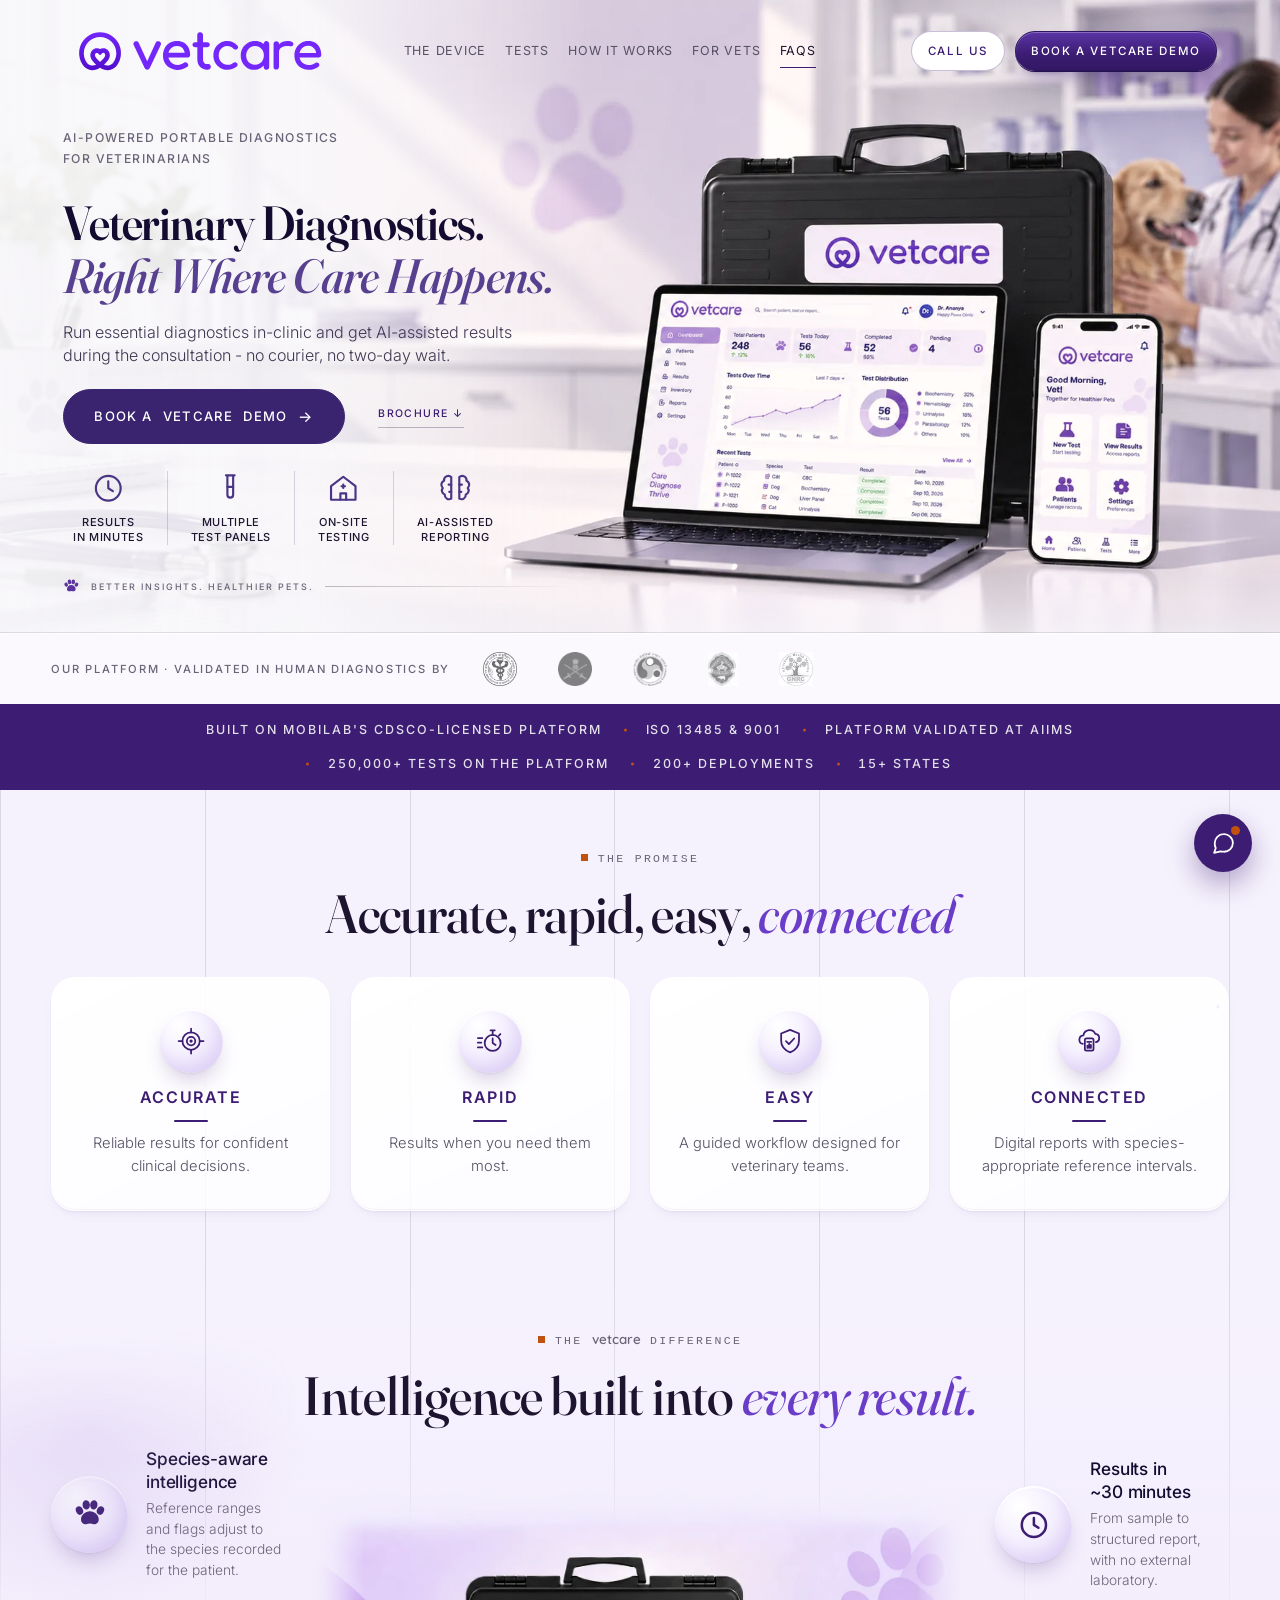
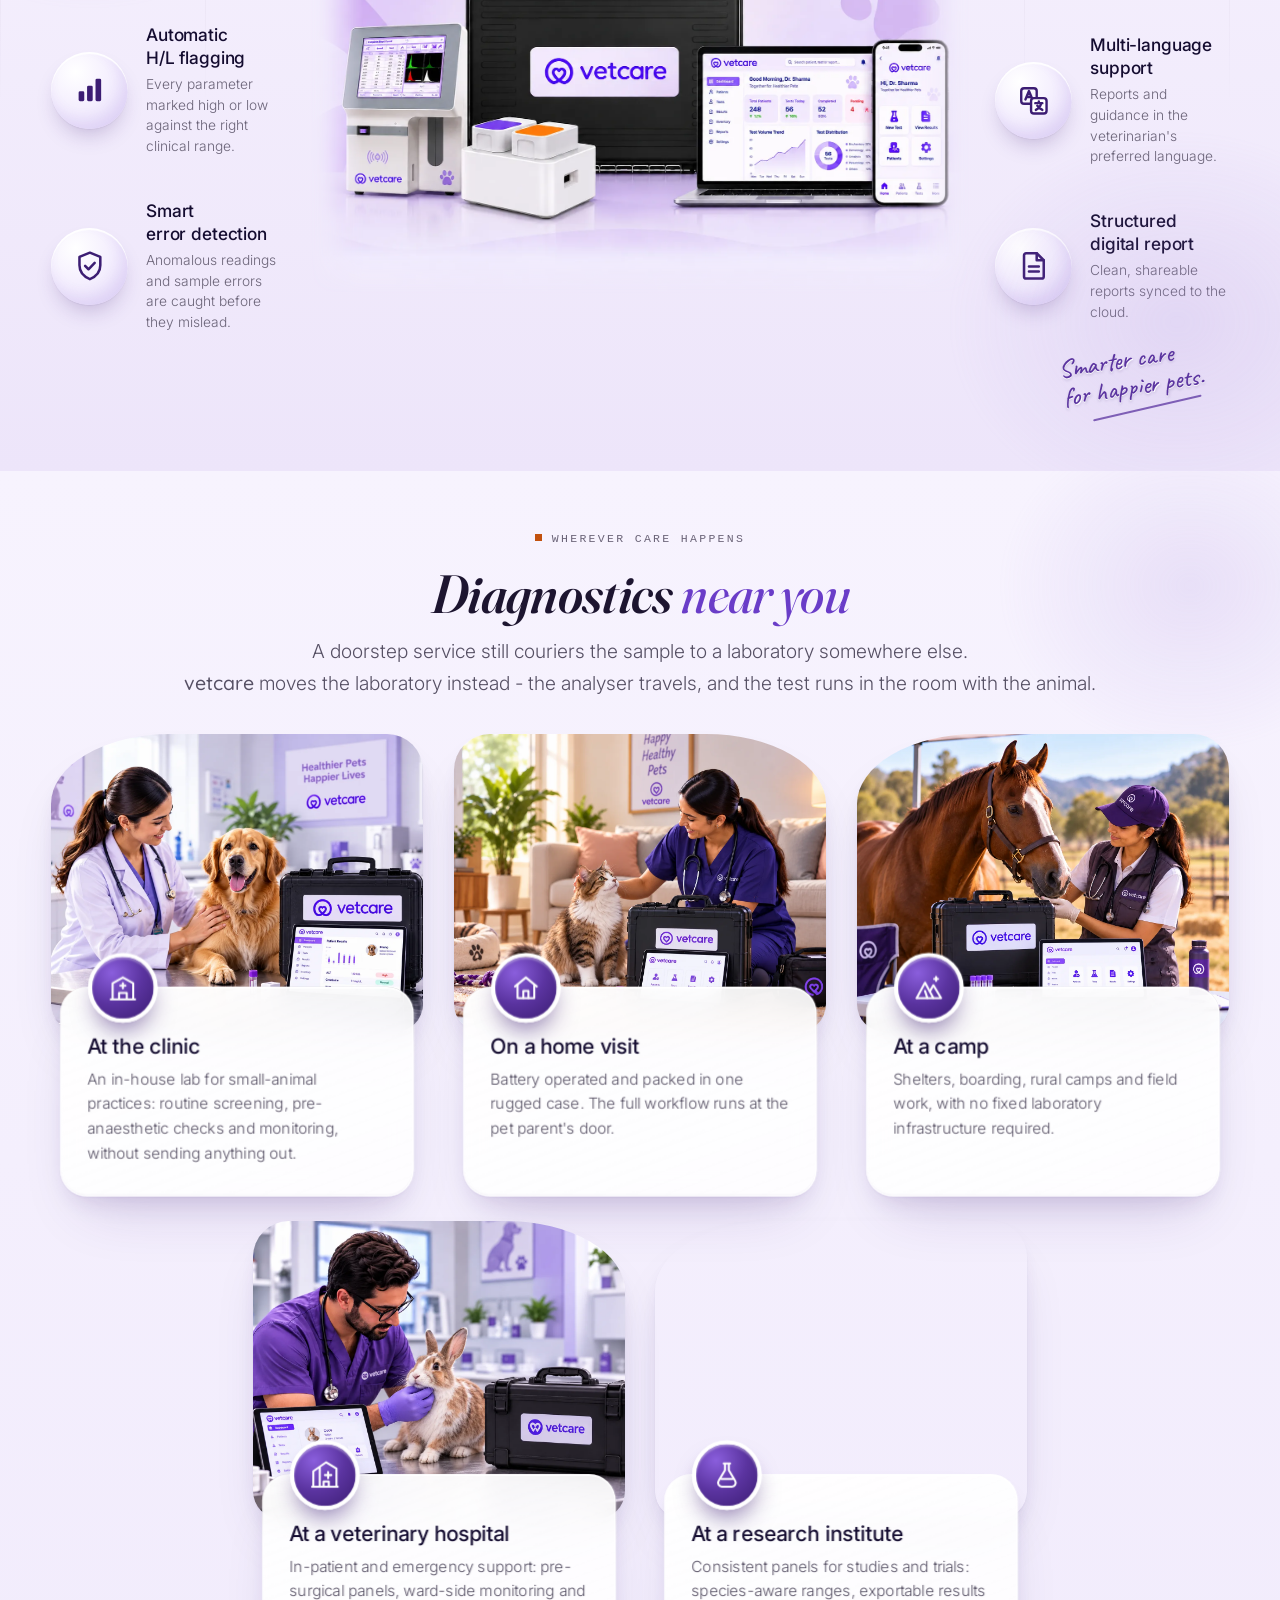
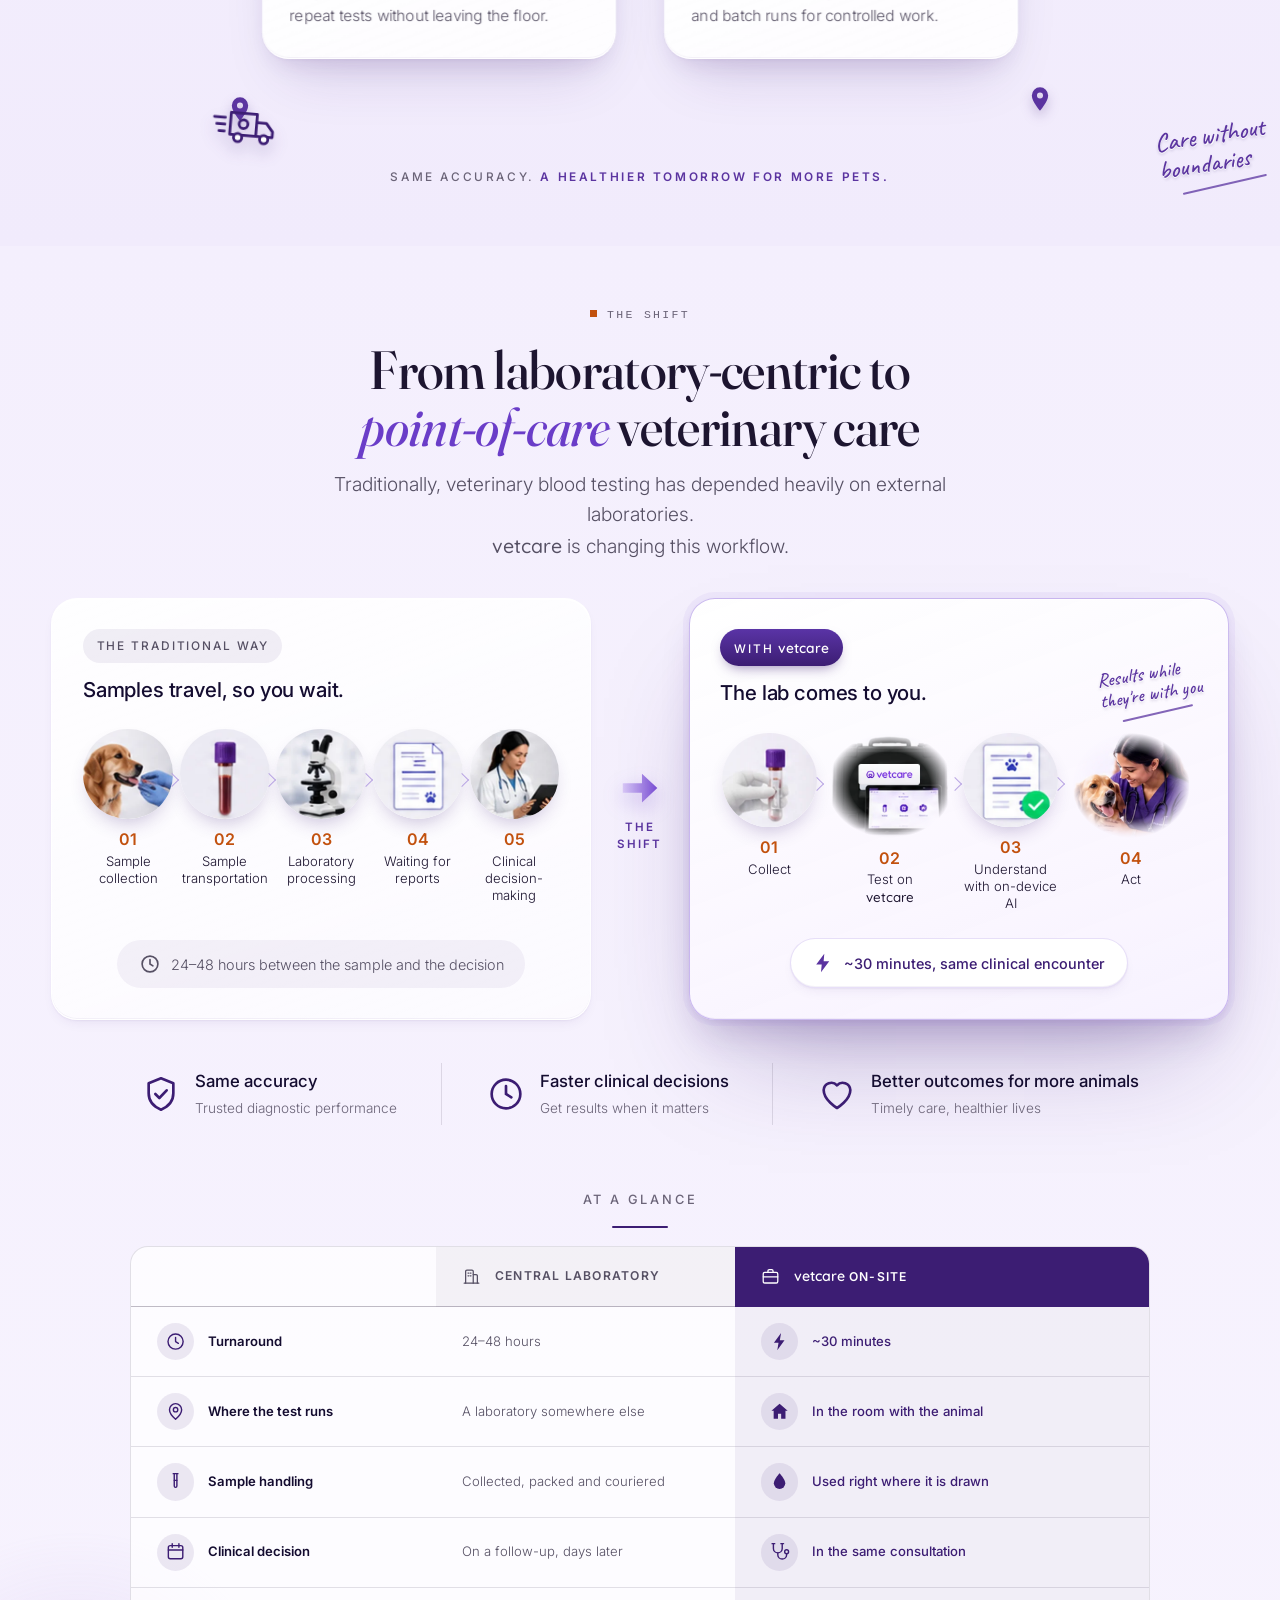
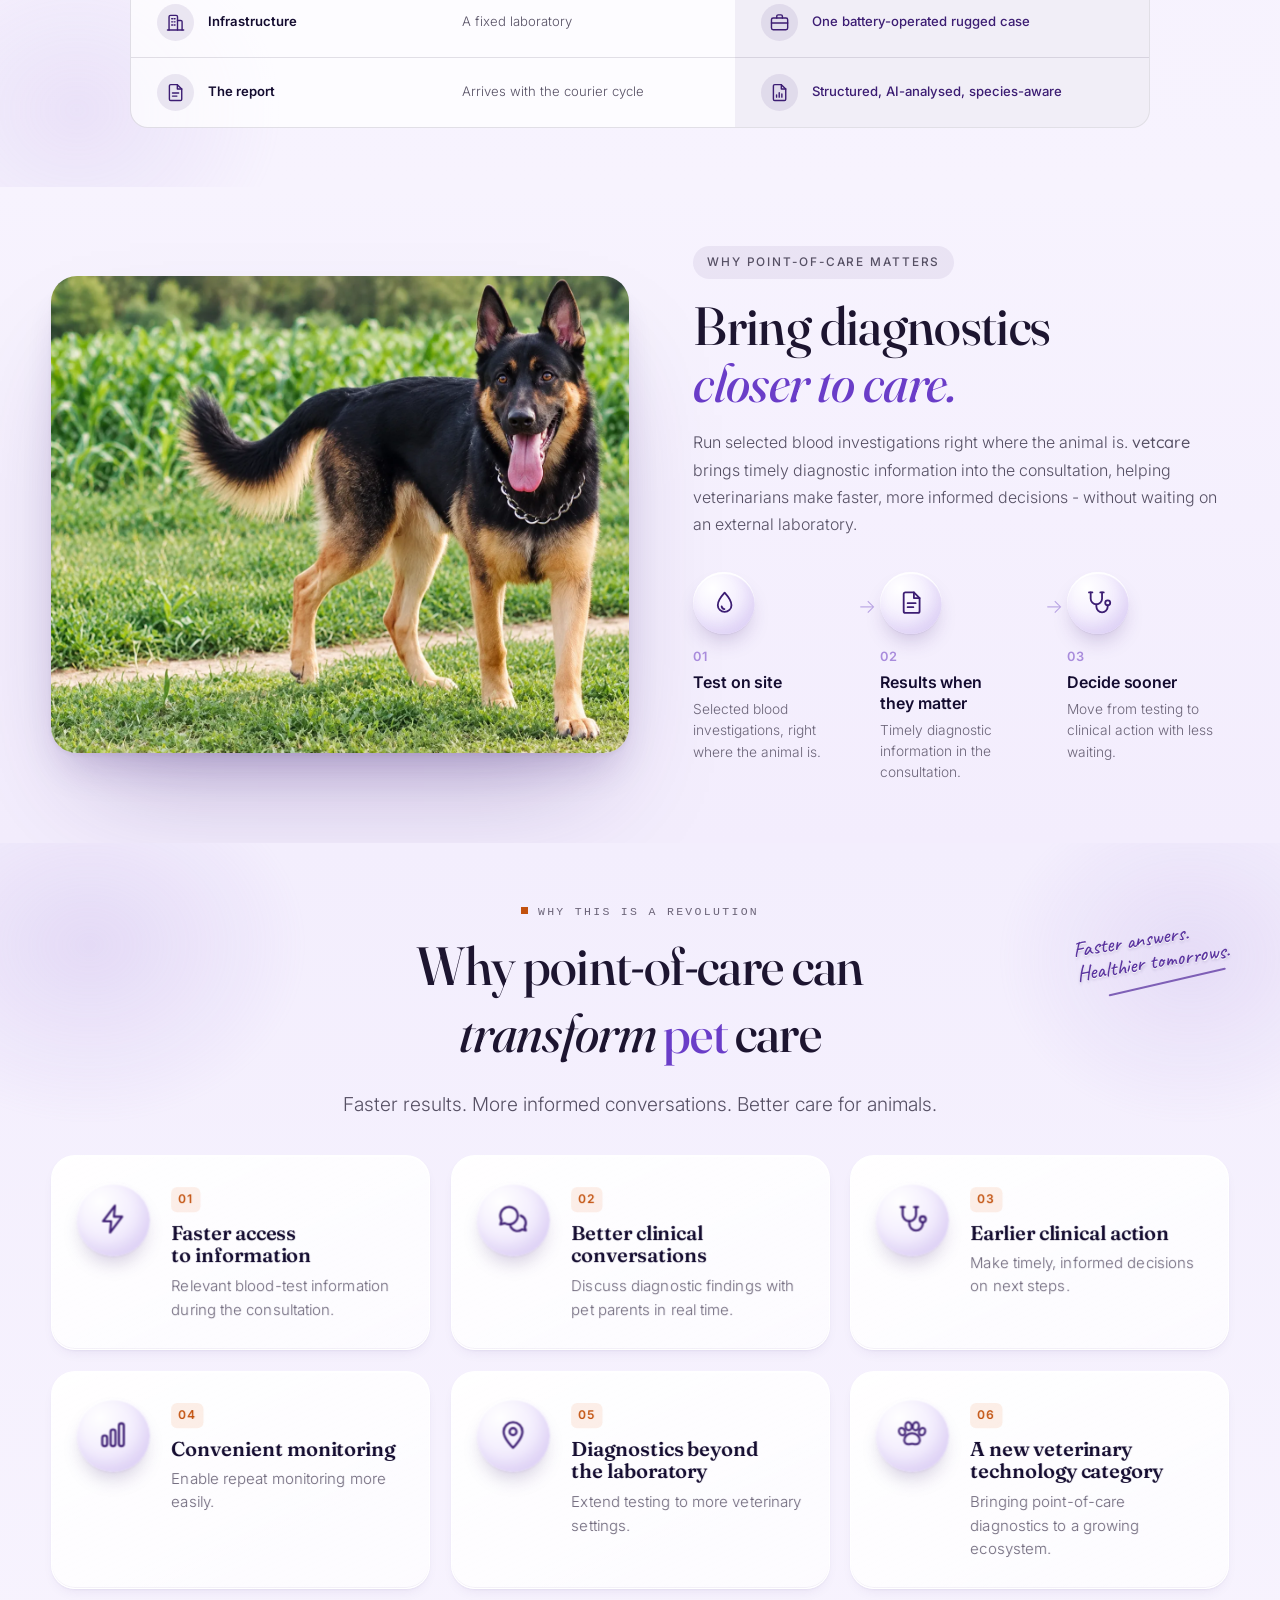
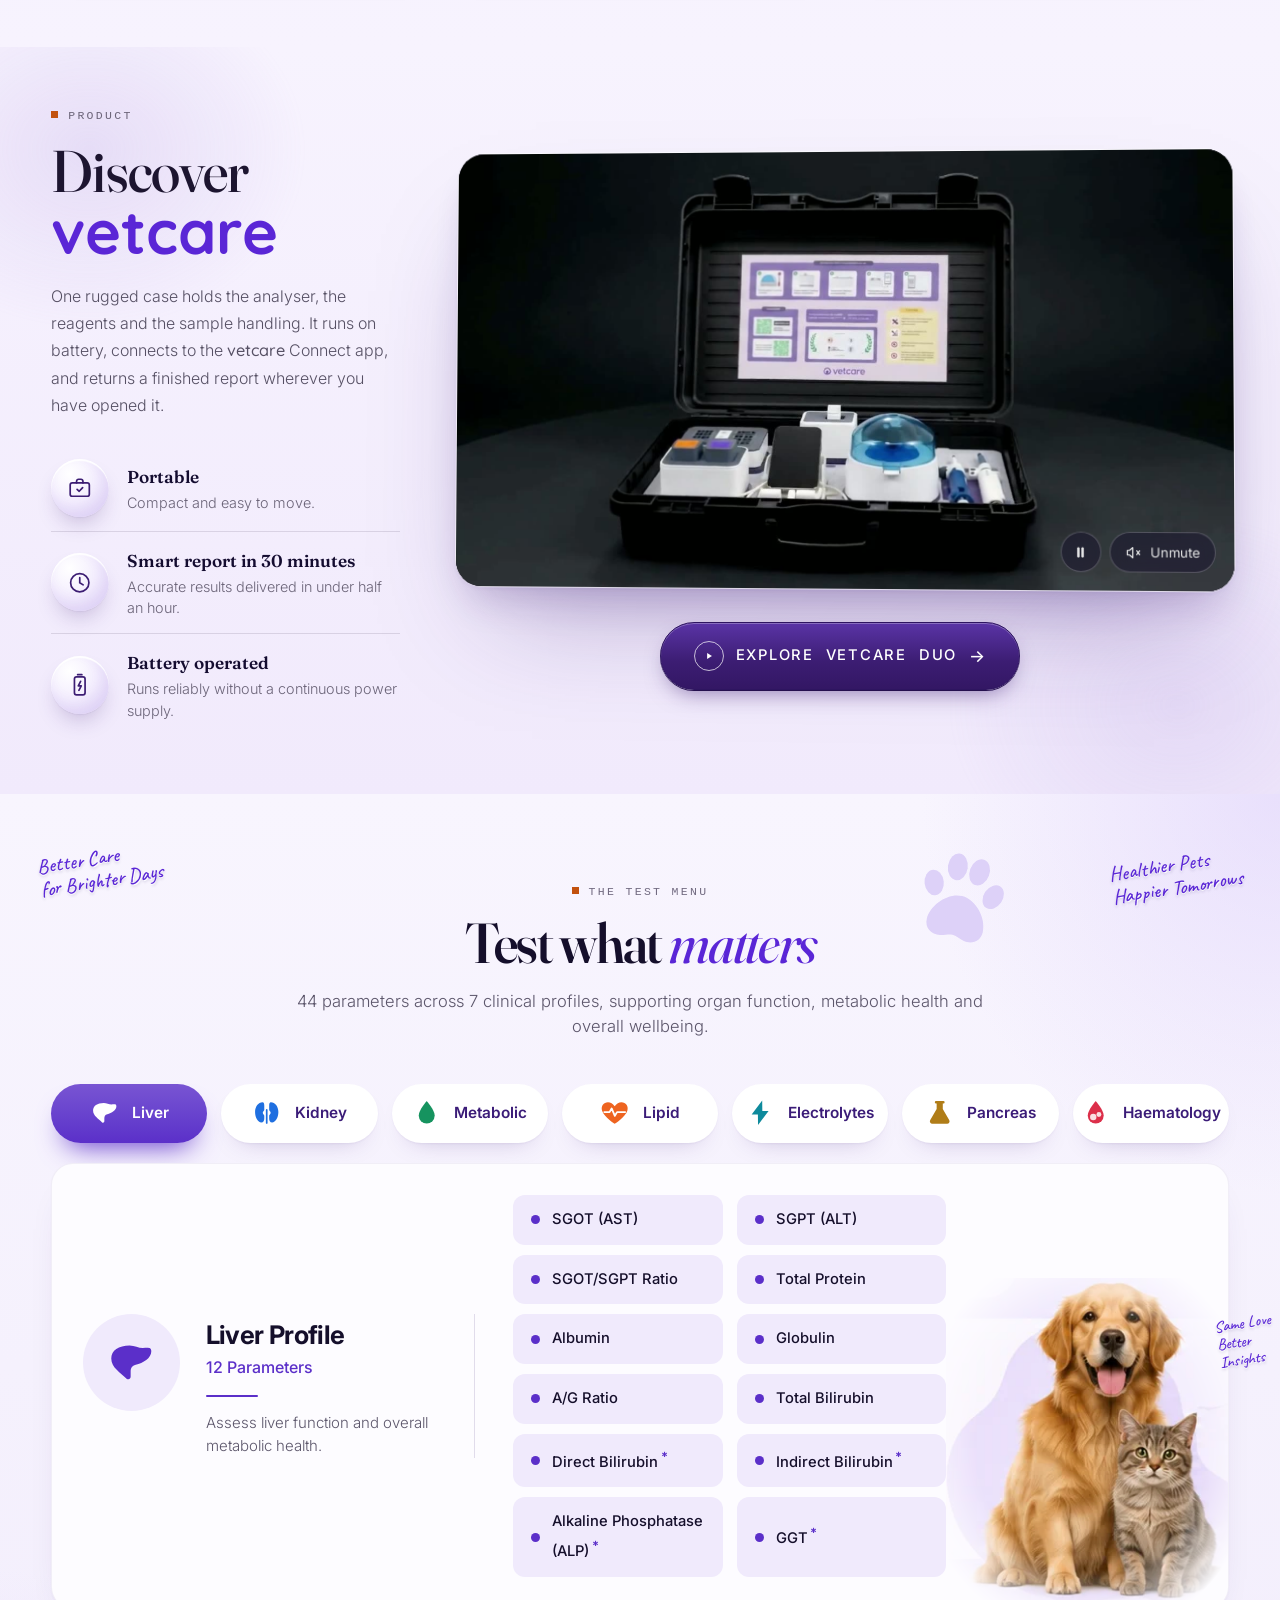
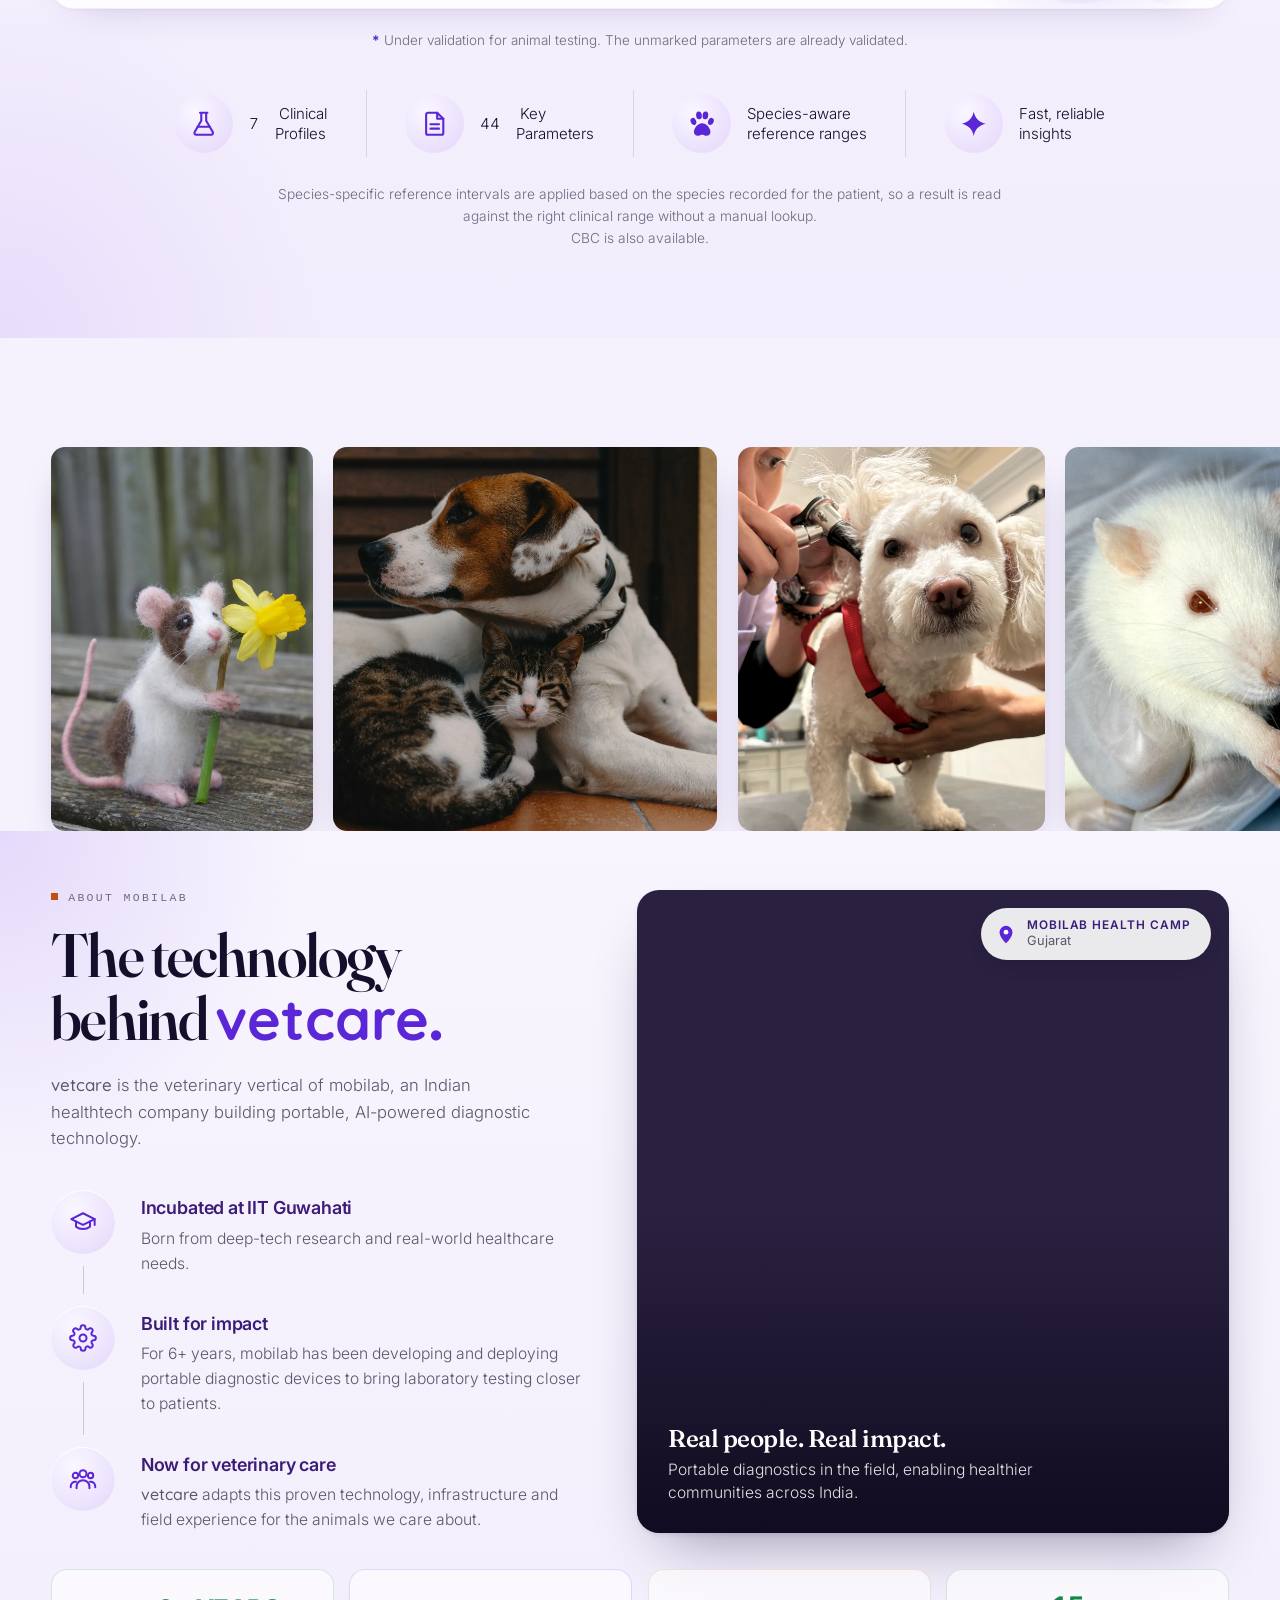
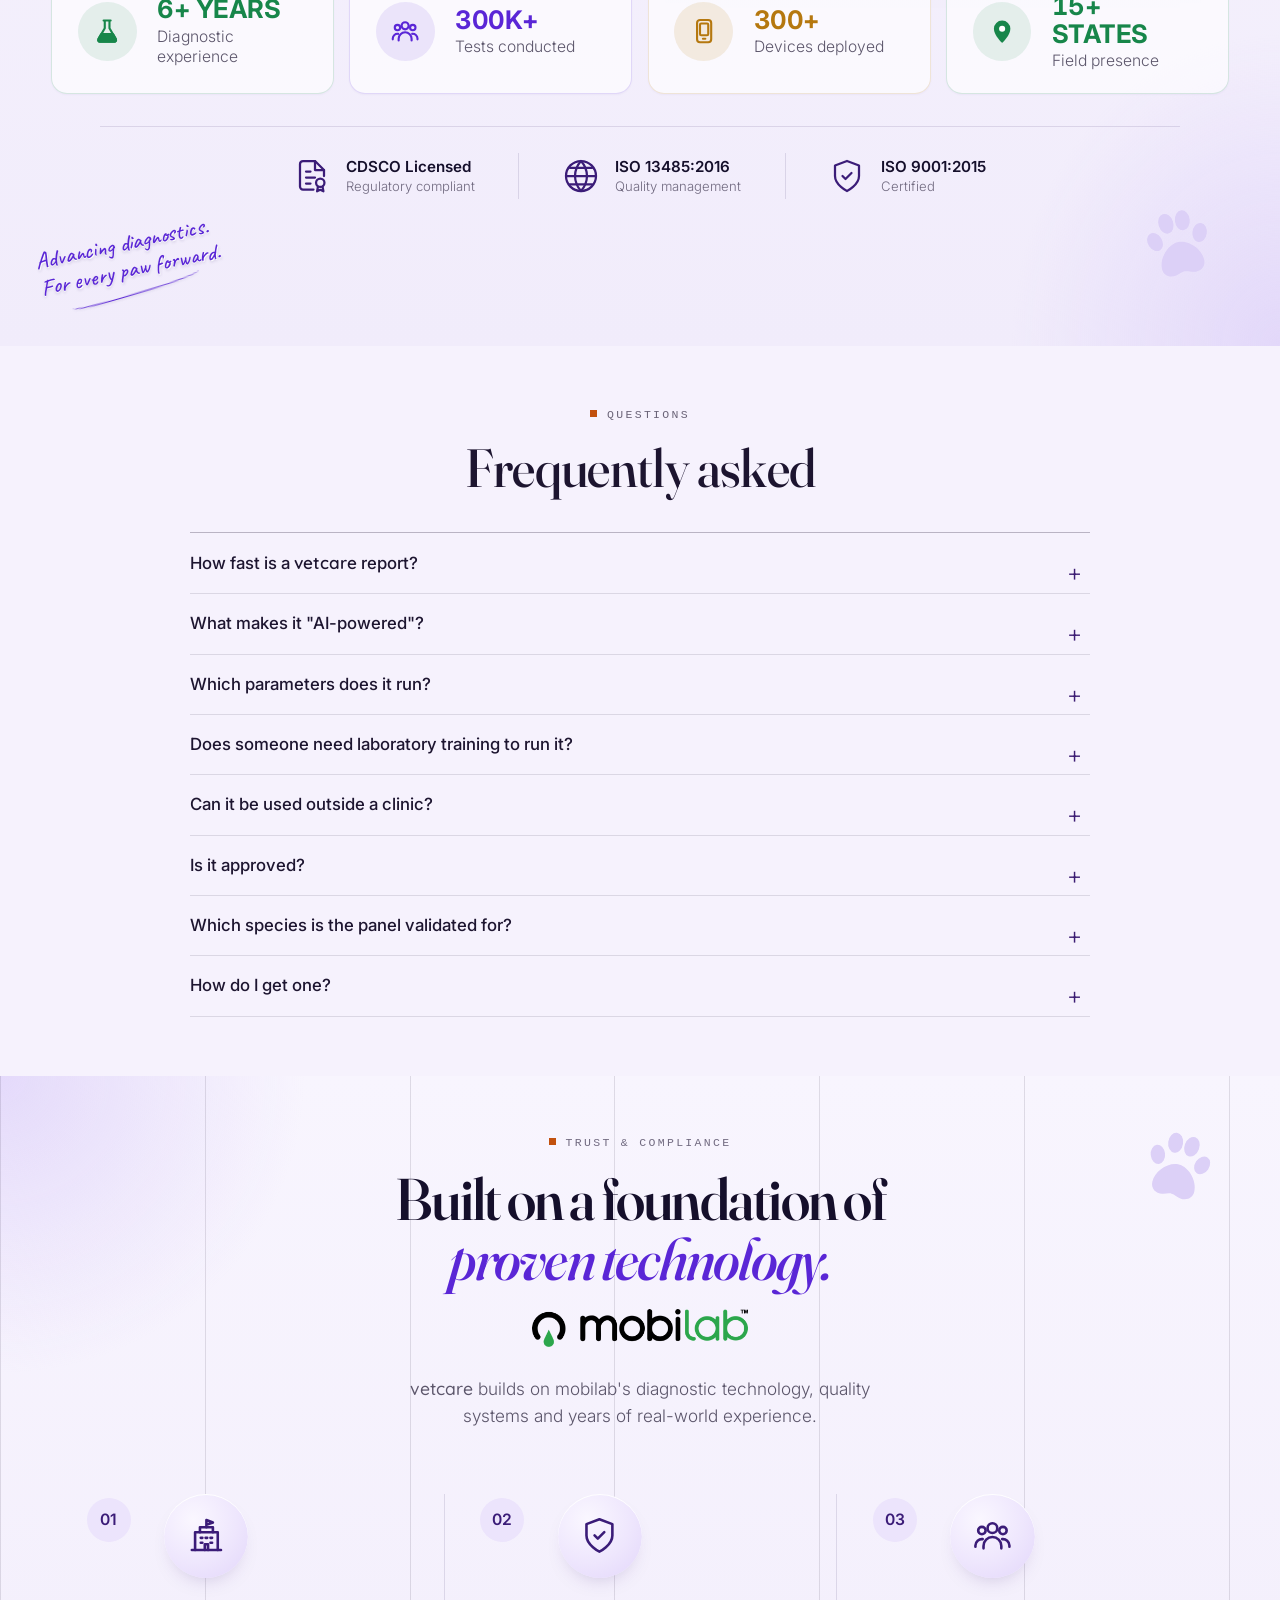
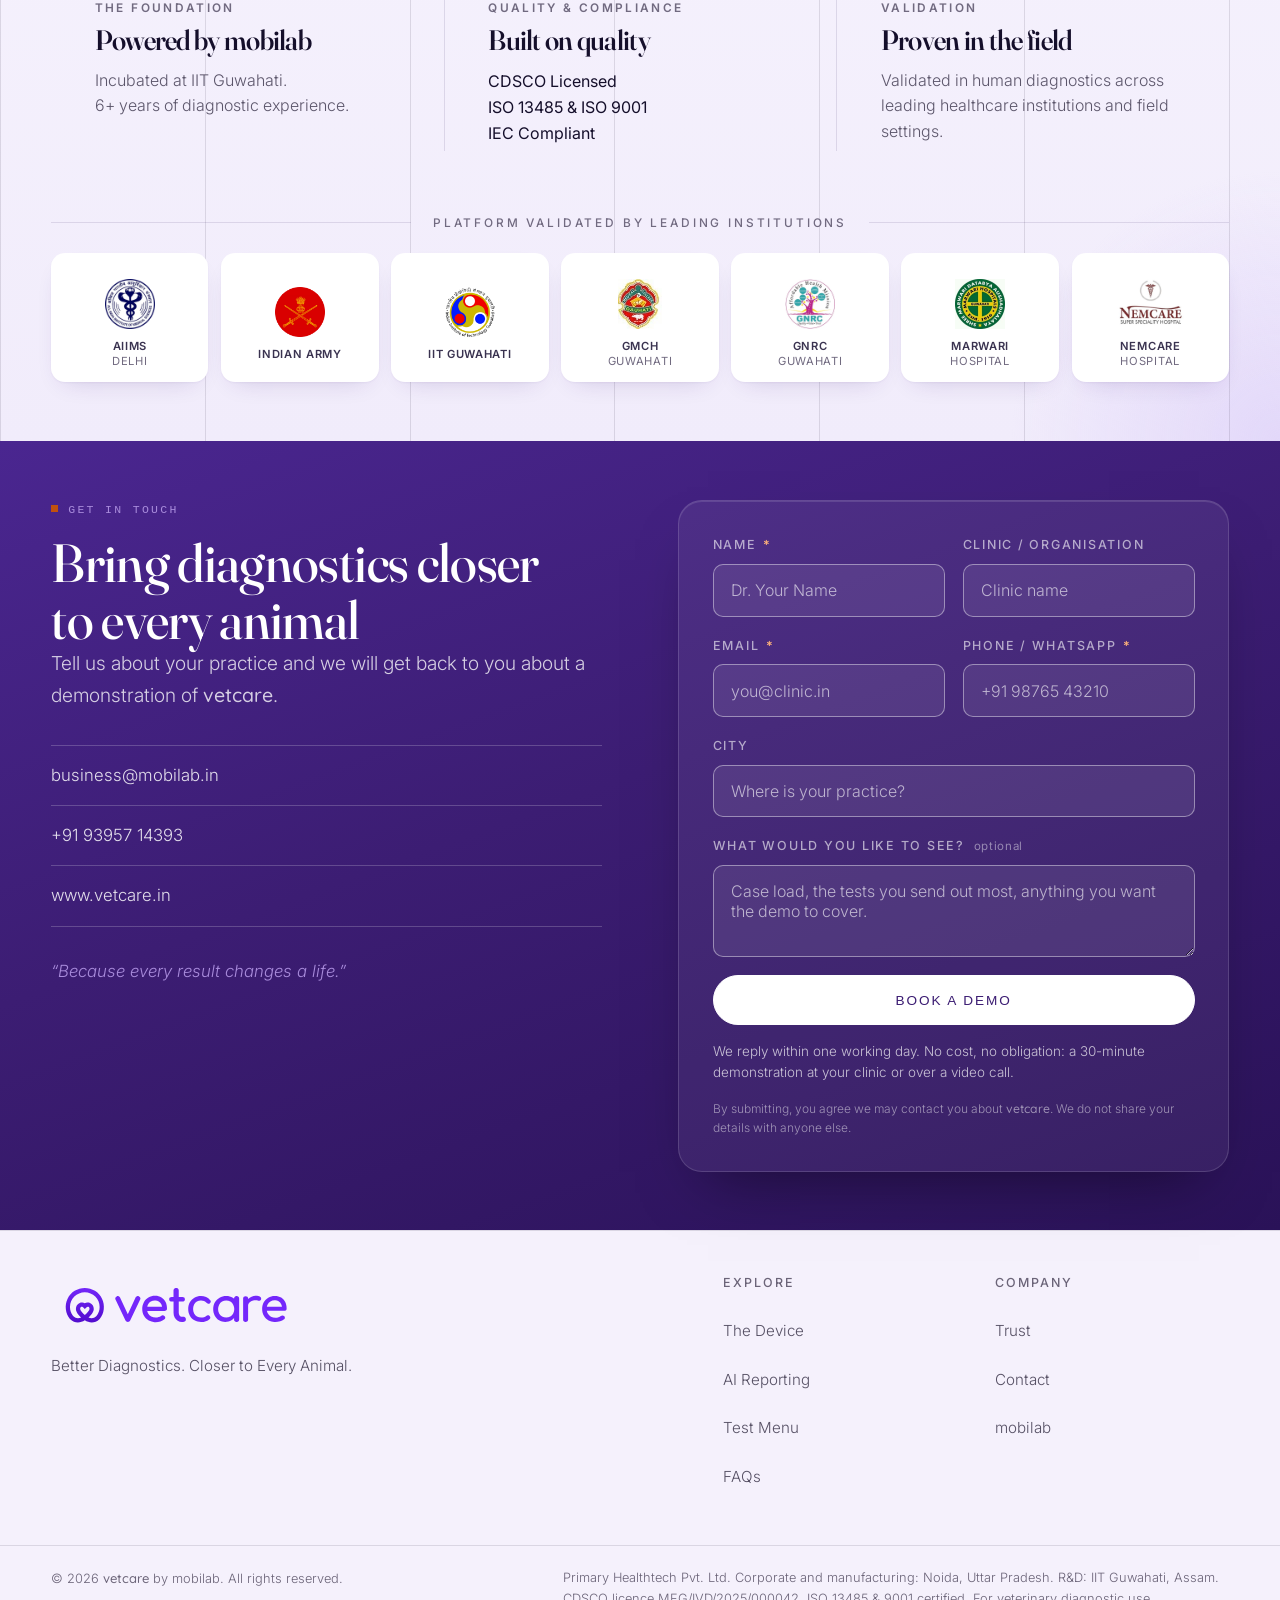
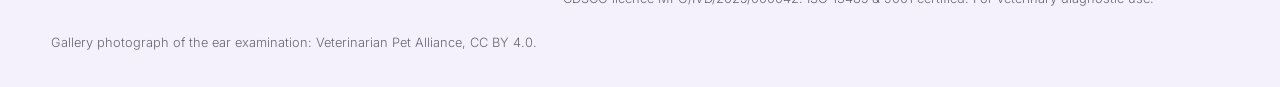
==== commit 36a55193: "Use the designer's artwork for the hero, Duo shot and platform scenes The homepage hero now carries " ====
--- a/index.html
+++ b/index.html
@@ -31,8 +31,8 @@
 <link rel="preconnect" href="https://fonts.googleapis.com">
 <link rel="preconnect" href="https://fonts.gstatic.com" crossorigin>
 <link href="https://fonts.googleapis.com/css2?family=Fraunces:ital,opsz,wght@0,9..144,400..700;1,9..144,400..700&family=Inter:wght@300;400;500;600;700;800&family=Quicksand:wght@500;600;700&family=Caveat:wght@500;600&display=swap" rel="stylesheet">
-<link rel="preload" as="image" href="assets/photos/hero-clinic.webp?v=3" type="image/webp" fetchpriority="high">
-<link rel="stylesheet" href="styles.css?v=37">
+<link rel="preload" as="image" href="assets/photos/hero-clinic.webp?v=4" type="image/webp" fetchpriority="high">
+<link rel="stylesheet" href="styles.css?v=39">
 <script>document.documentElement.className+=' js';</script>
 <script type="application/ld+json">
 {
@@ -244,9 +244,9 @@
   <div class="hero__bg" id="heroDepth">
     <div class="hero__layer" data-depth="1">
       <picture>
-        <source srcset="assets/photos/hero-clinic.webp?v=3" type="image/webp">
-        <img src="assets/photos/hero-clinic.jpg?v=3" width="1672" height="941" fetchpriority="high" decoding="async"
-             alt="The open VETCARE case showing its testing modules and on-lid quick-start guide, with the VETCARE app on a phone beside it.">
+        <source srcset="assets/photos/hero-clinic.webp?v=4" type="image/webp">
+        <img src="assets/photos/hero-clinic.jpg?v=4" width="1789" height="879" fetchpriority="high" decoding="async"
+             alt="A veterinary clinic counter with the closed VETCARE case, the VETCARE dashboard open on a laptop and the app on a phone beside it, a vet examining a golden retriever behind.">
       </picture>
       <p class="hero__chip glass" data-depth="2" aria-hidden="true">
         <span class="hero__chipDot"></span>
@@ -701,43 +701,46 @@
         <div class="tm__pane" role="tabpanel" id="pane-liver" aria-labelledby="tab-liver" style="--pc:#5B2FC9;--pt:#F0EAFC">
           <div class="tm__intro"><span class="tm__big" aria-hidden="true"><svg viewBox="0 0 24 24" fill="currentColor"><path d="M2.5 10.2C2.5 6.3 6 4 11.2 4c2.4 0 4.2 1.2 6.3 1.2 2.2 0 4-.6 4 1.6 0 3.3-3.9 5.6-7.4 6.4-1.8.4-2.4 1.6-2.4 3.4v2.2c0 1.1-.9 1.6-1.8 1.1C7 16.9 2.5 14.6 2.5 10.2z"/></svg></span>
             <div><h3>Liver Profile</h3><p class="tm__count">12 Parameters</p><p class="tm__desc">Assess liver function and overall metabolic health.</p></div></div>
-          <ul class="tm__params"><li>SGOT (AST)</li><li>SGPT (ALT)</li><li>SGOT/SGPT Ratio</li><li>Total Protein</li><li>Albumin</li><li>Globulin</li><li>A/G Ratio</li><li>Total Bilirubin</li><li>Direct Bilirubin</li><li>Indirect Bilirubin</li><li>Alkaline Phosphatase (ALP)</li><li>GGT</li></ul>
+          <ul class="tm__params"><li>SGOT (AST)</li><li>SGPT (ALT)</li><li>SGOT/SGPT Ratio</li><li>Total Protein</li><li>Albumin</li><li>Globulin</li><li>A/G Ratio</li><li>Total Bilirubin</li><li class="is-uv"><span>Direct Bilirubin<sup class="tm__uv" aria-hidden="true">*</sup><span class="visually-hidden"> (under validation)</span></span></li><li class="is-uv"><span>Indirect Bilirubin<sup class="tm__uv" aria-hidden="true">*</sup><span class="visually-hidden"> (under validation)</span></span></li><li class="is-uv"><span>Alkaline Phosphatase (ALP)<sup class="tm__uv" aria-hidden="true">*</sup><span class="visually-hidden"> (under validation)</span></span></li><li class="is-uv"><span>GGT<sup class="tm__uv" aria-hidden="true">*</sup><span class="visually-hidden"> (under validation)</span></span></li></ul>
         </div>
         <div class="tm__pane" role="tabpanel" id="pane-kidney" aria-labelledby="tab-kidney" style="--pc:#1F6FE0;--pt:#EAF2FD" hidden>
           <div class="tm__intro"><span class="tm__big" aria-hidden="true"><svg viewBox="0 0 24 24" fill="currentColor"><path d="M8.6 3.5C5.2 3.5 2.5 7 2.5 11.5S4.8 20 7.6 20c1.8 0 2.4-1.5 2.4-3.3v-2.2c0-.9-1.2-1.3-1.2-2.5s1.2-1.6 1.2-2.5V6.3c0-1.6-.3-2.8-1.4-2.8z"/><path d="M15.4 3.5c3.4 0 6.1 3.5 6.1 8S19.2 20 16.4 20c-1.8 0-2.4-1.5-2.4-3.3v-2.2c0-.9 1.2-1.3 1.2-2.5s-1.2-1.6-1.2-2.5V6.3c0-1.6.3-2.8 1.4-2.8z"/><rect x="11.3" y="9" width="1.4" height="12" rx=".7"/></svg></span>
             <div><h3>Kidney &amp; Urinary Profile</h3><p class="tm__count">8 Parameters</p><p class="tm__desc">Assess kidney function, filtration and urinary health.</p></div></div>
-          <ul class="tm__params"><li>Urea</li><li>Creatinine</li><li>Blood Urea Nitrogen (BUN)</li><li>BUN/Creatinine Ratio</li><li>Urea/Creatinine Ratio</li><li>Urine Creatinine</li><li>Microalbumin (Urine)</li><li>Urine ACR (uACR)</li></ul>
+          <ul class="tm__params"><li>Urea</li><li>Creatinine</li><li>Blood Urea Nitrogen (BUN)</li><li>BUN/Creatinine Ratio</li><li>Urea/Creatinine Ratio</li><li class="is-uv"><span>Urine Creatinine<sup class="tm__uv" aria-hidden="true">*</sup><span class="visually-hidden"> (under validation)</span></span></li><li class="is-uv"><span>Microalbumin (Urine)<sup class="tm__uv" aria-hidden="true">*</sup><span class="visually-hidden"> (under validation)</span></span></li><li class="is-uv"><span>Urine ACR (uACR)<sup class="tm__uv" aria-hidden="true">*</sup><span class="visually-hidden"> (under validation)</span></span></li></ul>
         </div>
         <div class="tm__pane" role="tabpanel" id="pane-metabolic" aria-labelledby="tab-metabolic" style="--pc:#16935F;--pt:#E7F5EE" hidden>
           <div class="tm__intro"><span class="tm__big" aria-hidden="true"><svg viewBox="0 0 24 24" fill="currentColor"><path d="M12 2.5s-6.5 7.4-6.5 11.8a6.5 6.5 0 0 0 13 0C18.5 9.9 12 2.5 12 2.5z"/></svg></span>
             <div><h3>Metabolic &amp; Minerals</h3><p class="tm__count">5 Parameters</p><p class="tm__desc">Monitor blood glucose, uric acid and key minerals.</p></div></div>
-          <ul class="tm__params"><li>Glucose</li><li>Uric Acid</li><li>Total Calcium</li><li>Phosphorus</li><li>Magnesium</li></ul>
+          <ul class="tm__params"><li>Glucose</li><li>Uric Acid</li><li class="is-uv"><span>Total Calcium<sup class="tm__uv" aria-hidden="true">*</sup><span class="visually-hidden"> (under validation)</span></span></li><li class="is-uv"><span>Phosphorus<sup class="tm__uv" aria-hidden="true">*</sup><span class="visually-hidden"> (under validation)</span></span></li><li class="is-uv"><span>Magnesium<sup class="tm__uv" aria-hidden="true">*</sup><span class="visually-hidden"> (under validation)</span></span></li></ul>
         </div>
         <div class="tm__pane" role="tabpanel" id="pane-lipid" aria-labelledby="tab-lipid" style="--pc:#EE6420;--pt:#FDEEE6" hidden>
           <div class="tm__intro"><span class="tm__big" aria-hidden="true"><svg viewBox="0 0 24 24" fill="currentColor"><path d="M12 21s-8.5-5.2-10.3-10.6C.5 6.7 3 3.5 6.5 3.5c2.2 0 3.8 1.1 5.5 3.3 1.7-2.2 3.3-3.3 5.5-3.3 3.5 0 6 3.2 4.8 6.9C20.5 15.8 12 21 12 21z"/><path d="M3.5 11.5h4.3l1.7-3 2.6 6 1.8-3h6.6" fill="none" stroke="#fff" stroke-width="1.5" stroke-linecap="round" stroke-linejoin="round"/></svg></span>
             <div><h3>Lipid Profile</h3><p class="tm__count">8 Parameters</p><p class="tm__desc">Helps assess fat metabolism and supports cardiovascular health.</p></div></div>
-          <ul class="tm__params"><li>Total Cholesterol</li><li>Triglycerides</li><li>LDL Cholesterol</li><li>HDL Cholesterol</li><li>Non-HDL Cholesterol</li><li>Cholesterol/HDL Ratio</li><li>LDL/HDL Ratio</li><li>Triglycerides/HDL Ratio</li></ul>
+          <ul class="tm__params"><li>Total Cholesterol</li><li>Triglycerides</li><li>LDL Cholesterol</li><li class="is-uv"><span>HDL Cholesterol<sup class="tm__uv" aria-hidden="true">*</sup><span class="visually-hidden"> (under validation)</span></span></li><li class="is-uv"><span>Non-HDL Cholesterol<sup class="tm__uv" aria-hidden="true">*</sup><span class="visually-hidden"> (under validation)</span></span></li><li class="is-uv"><span>Cholesterol/HDL Ratio<sup class="tm__uv" aria-hidden="true">*</sup><span class="visually-hidden"> (under validation)</span></span></li><li class="is-uv"><span>LDL/HDL Ratio<sup class="tm__uv" aria-hidden="true">*</sup><span class="visually-hidden"> (under validation)</span></span></li><li class="is-uv"><span>Triglycerides/HDL Ratio<sup class="tm__uv" aria-hidden="true">*</sup><span class="visually-hidden"> (under validation)</span></span></li></ul>
         </div>
         <div class="tm__pane" role="tabpanel" id="pane-electro" aria-labelledby="tab-electro" style="--pc:#0E8A9C;--pt:#E6F4F6" hidden>
           <div class="tm__intro"><span class="tm__big" aria-hidden="true"><svg viewBox="0 0 24 24" fill="currentColor"><path d="M13.2 2 4.6 13.4h5.1L9.8 22l8.6-11.4h-5.1z"/></svg></span>
             <div><h3>Electrolyte Profile</h3><p class="tm__count">3 Parameters</p><p class="tm__desc">Assess fluid, acid-base and electrolyte balance.</p></div></div>
-          <ul class="tm__params tm__params--one"><li>Sodium (Na⁺)</li><li>Potassium (K⁺)</li><li>Chloride (Cl⁻)</li></ul>
+          <ul class="tm__params tm__params--one"><li class="is-uv"><span>Sodium (Na⁺)<sup class="tm__uv" aria-hidden="true">*</sup><span class="visually-hidden"> (under validation)</span></span></li><li class="is-uv"><span>Potassium (K⁺)<sup class="tm__uv" aria-hidden="true">*</sup><span class="visually-hidden"> (under validation)</span></span></li><li class="is-uv"><span>Chloride (Cl⁻)<sup class="tm__uv" aria-hidden="true">*</sup><span class="visually-hidden"> (under validation)</span></span></li></ul>
         </div>
         <div class="tm__pane" role="tabpanel" id="pane-pancreas" aria-labelledby="tab-pancreas" style="--pc:#B07D18;--pt:#FBF2DF" hidden>
           <div class="tm__intro"><span class="tm__big" aria-hidden="true"><svg viewBox="0 0 24 24" fill="currentColor"><path d="M9 2.5h6a1 1 0 0 1 0 2h-.5v4.4l5.2 9A2 2 0 0 1 18 21H6a2 2 0 0 1-1.7-3.1l5.2-9V4.5H9a1 1 0 0 1 0-2z"/></svg></span>
             <div><h3>Pancreatic Profile</h3><p class="tm__count">2 Parameters</p><p class="tm__desc">Assess pancreatic function and digestive health.</p></div></div>
-          <ul class="tm__params tm__params--one"><li>Amylase</li><li>Lipase</li></ul>
+          <ul class="tm__params tm__params--one"><li class="is-uv"><span>Amylase<sup class="tm__uv" aria-hidden="true">*</sup><span class="visually-hidden"> (under validation)</span></span></li><li class="is-uv"><span>Lipase<sup class="tm__uv" aria-hidden="true">*</sup><span class="visually-hidden"> (under validation)</span></span></li></ul>
         </div>
         <div class="tm__pane" role="tabpanel" id="pane-haem" aria-labelledby="tab-haem" style="--pc:#DC2F4A;--pt:#FDE9EC" hidden>
           <div class="tm__intro"><span class="tm__big" aria-hidden="true"><svg viewBox="0 0 24 24" fill="currentColor"><ellipse cx="8" cy="8" rx="4.6" ry="3.4" transform="rotate(-20 8 8)"/><ellipse cx="7.4" cy="16" rx="4.6" ry="3.4" transform="rotate(-25 7.4 16)"/><circle cx="16.4" cy="14.4" r="4.4"/><path d="M15.2 12.4a2.4 2.4 0 0 0 0 4" fill="none" stroke="#fff" stroke-width="1.4" stroke-linecap="round"/></svg></span>
             <div><h3>Haematology &amp; Iron</h3><p class="tm__count">6 Parameters</p><p class="tm__desc">Assess oxygen carrying capacity, iron status and inflammation.</p></div></div>
-          <ul class="tm__params"><li>Haemoglobin</li><li>Iron</li><li>UIBC</li><li>Total Iron Binding Capacity (TIBC)</li><li>Transferrin Saturation</li><li>C-Reactive Protein (CRP)</li></ul>
+          <ul class="tm__params"><li>Haemoglobin</li><li class="is-uv"><span>Iron<sup class="tm__uv" aria-hidden="true">*</sup><span class="visually-hidden"> (under validation)</span></span></li><li class="is-uv"><span>UIBC<sup class="tm__uv" aria-hidden="true">*</sup><span class="visually-hidden"> (under validation)</span></span></li><li class="is-uv"><span>Total Iron Binding Capacity (TIBC)<sup class="tm__uv" aria-hidden="true">*</sup><span class="visually-hidden"> (under validation)</span></span></li><li class="is-uv"><span>Transferrin Saturation<sup class="tm__uv" aria-hidden="true">*</sup><span class="visually-hidden"> (under validation)</span></span></li><li class="is-uv"><span>C-Reactive Protein (CRP)<sup class="tm__uv" aria-hidden="true">*</sup><span class="visually-hidden"> (under validation)</span></span></li></ul>
         </div>
 
         <figure class="tm__pets" aria-hidden="true"><picture><source srcset="assets/illustrations/menu-pets.webp" type="image/webp"><img src="assets/illustrations/menu-pets.jpg" width="292" height="342" loading="lazy" decoding="async" alt=""></picture></figure>
         <p class="x-script tm__love" aria-hidden="true">Same Love<br>Better<br>Insights</p>
       </div>
     </div>
+
+    <p class="tm__key reveal"><b aria-hidden="true">*</b> Under validation for animal testing.
+      The unmarked parameters are already validated.</p>
 
     <ul class="tm__stats reveal">
       <li><span class="x-ico" aria-hidden="true"><svg viewBox="0 0 24 24" fill="none" stroke="currentColor" stroke-width="1.7" stroke-linecap="round" stroke-linejoin="round"><path d="M9 3h6M10 3v6.5L4.6 18.8A1.5 1.5 0 0 0 5.9 21h12.2a1.5 1.5 0 0 0 1.3-2.2L14 9.5V3"/><path d="M7 14.5h10"/></svg></span><span class="num" data-to="7">7</span>&nbsp;Clinical<br>Profiles</li>
@@ -746,7 +749,7 @@
       <li><span class="x-ico" aria-hidden="true"><svg viewBox="0 0 24 24" fill="currentColor"><path d="M12 2c.8 5.2 4.8 9.2 10 10-5.2.8-9.2 4.8-10 10-.8-5.2-4.8-9.2-10-10 5.2-.8 9.2-4.8 10-10z"/></svg></span>Fast, reliable<br>insights</li>
     </ul>
     <p class="tm__foot">Species-specific reference intervals are applied based on the species recorded for the patient,
-      so a result is read against the right clinical range without a manual lookup.<br>*CBC also available.</p>
+      so a result is read against the right clinical range without a manual lookup.<br>CBC is also available.</p>
   </div>
 </section>
 
--- a/styles.css
+++ b/styles.css
@@ -1491,10 +1491,13 @@
 }
 @media (max-width:860px){
   .hero--scene{min-height:0;display:flex;flex-direction:column;align-items:stretch}
-  .hero__bg{position:relative;inset:auto;order:2;z-index:0;width:100%;aspect-ratio:4/3;margin-top:-10px}
+  /* a 4/3 window onto a 1789/879 photograph keeps about two thirds of its
+     width; held to the right it keeps the case, both screens and the vet,
+     and gives up the counter and window on the left */
+  .hero__bg{position:relative;inset:auto;order:2;z-index:0;width:100%;aspect-ratio:5/4;margin-top:-10px}
   .hero__layer{position:absolute;inset:0;width:auto}
   .hero__layer img{
-    width:100%;height:100%;object-fit:cover;object-position:78% 60%;
+    width:100%;height:100%;object-fit:cover;object-position:94% 60%;
     -webkit-mask-image:linear-gradient(180deg,transparent 0%,#000 18%);mask-image:linear-gradient(180deg,transparent 0%,#000 18%);
     -webkit-mask-composite:source-over;mask-composite:add;
   }
@@ -2306,6 +2309,14 @@
 .tm__stats li+li{border-left:1px solid var(--x-line)}
 .tm__stats .x-ico{width:clamp(54px,4.6vw,72px)}
 .tm__foot{max-width:56em;margin:clamp(18px,2vw,28px) auto 0;text-align:center;font-size:.86rem;line-height:1.6;color:var(--x-faint)}
+/* a parameter still going through validation carries a star in its profile's
+   own colour; the key under the card is the only place that explains it */
+.tm__params .tm__uv{margin-left:.2em;font-size:.86em;font-weight:700;color:var(--pc);top:-.15em}
+.tm__key{
+  max-width:46em;margin:clamp(14px,1.7vw,22px) auto 0;text-align:center;
+  font-size:.84rem;line-height:1.6;color:var(--x-faint);
+}
+.tm__key b{font-weight:700;color:var(--x-em)}
 
 /* ── the software ── */
 .sw__grid{display:grid;grid-template-columns:minmax(0,1fr) minmax(0,.98fr);gap:clamp(24px,3vw,56px);align-items:center}
@@ -2461,14 +2472,13 @@
    it keeps the mockup's composition and never reaches the laptop or case.
    861–1279px: the copy stacks above the full photograph. Phones unchanged. */
 @media (min-width:1280px){
-  .hero--scene{min-height:calc(100vw * 941 / 1672)}
+  .hero--scene{min-height:calc(100vw * 879 / 1789)}
   .hero__bg{inset:0}
   .hero__layer,.hero__layer[style]{inset:0;width:100%;transform:none!important}
-  /* the frame now carries the render's own 1672/941, the way the product
-     page's hero does, so cover has nothing left to trim and the carry handle
-     stays whole instead of being cut off at the top edge */
+  /* the photograph is 1789/879, the frame's own ratio, so cover has nothing
+     to trim — it fills edge to edge exactly as composed */
   .hero__layer img{
-    width:100%;height:100%;object-fit:cover;object-position:100% 50%;
+    width:100%;height:100%;object-fit:cover;object-position:100% 100%;
     -webkit-mask-image:none;mask-image:none;
   }
   .hero__wash{
